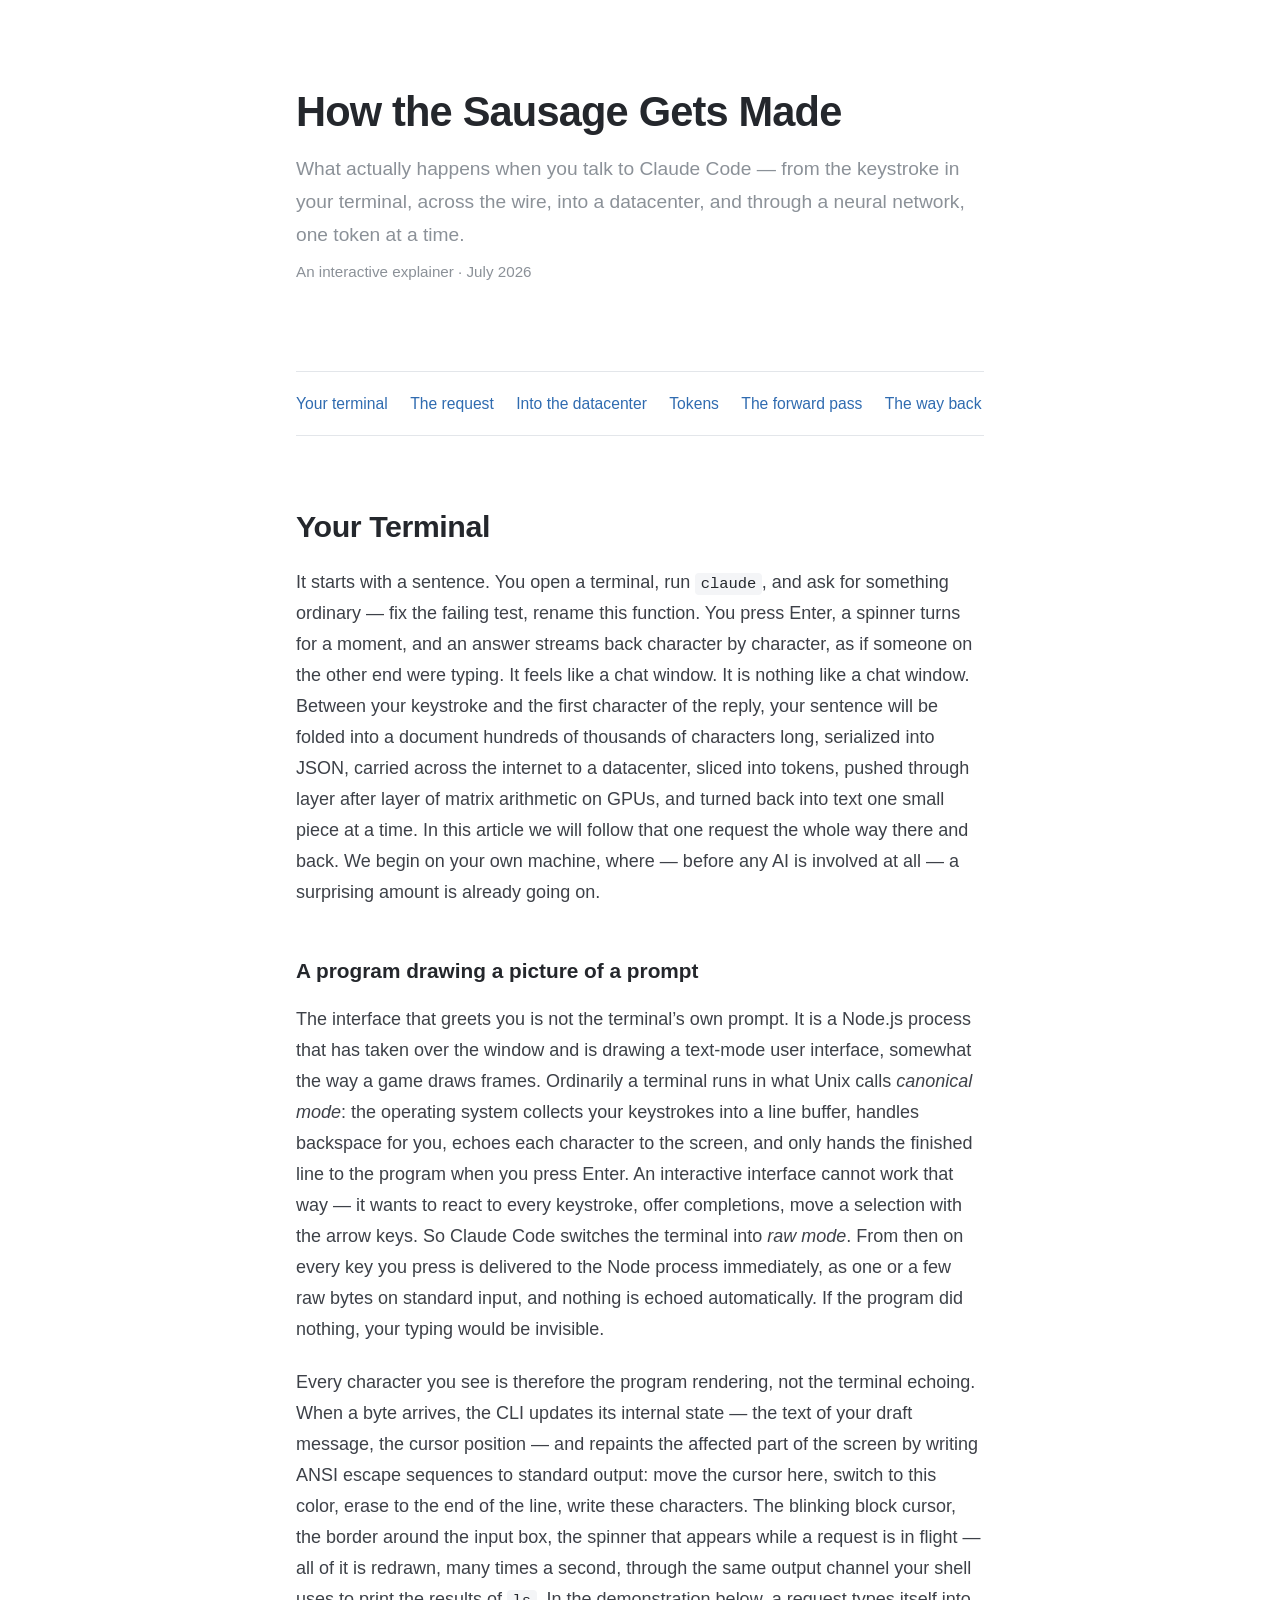
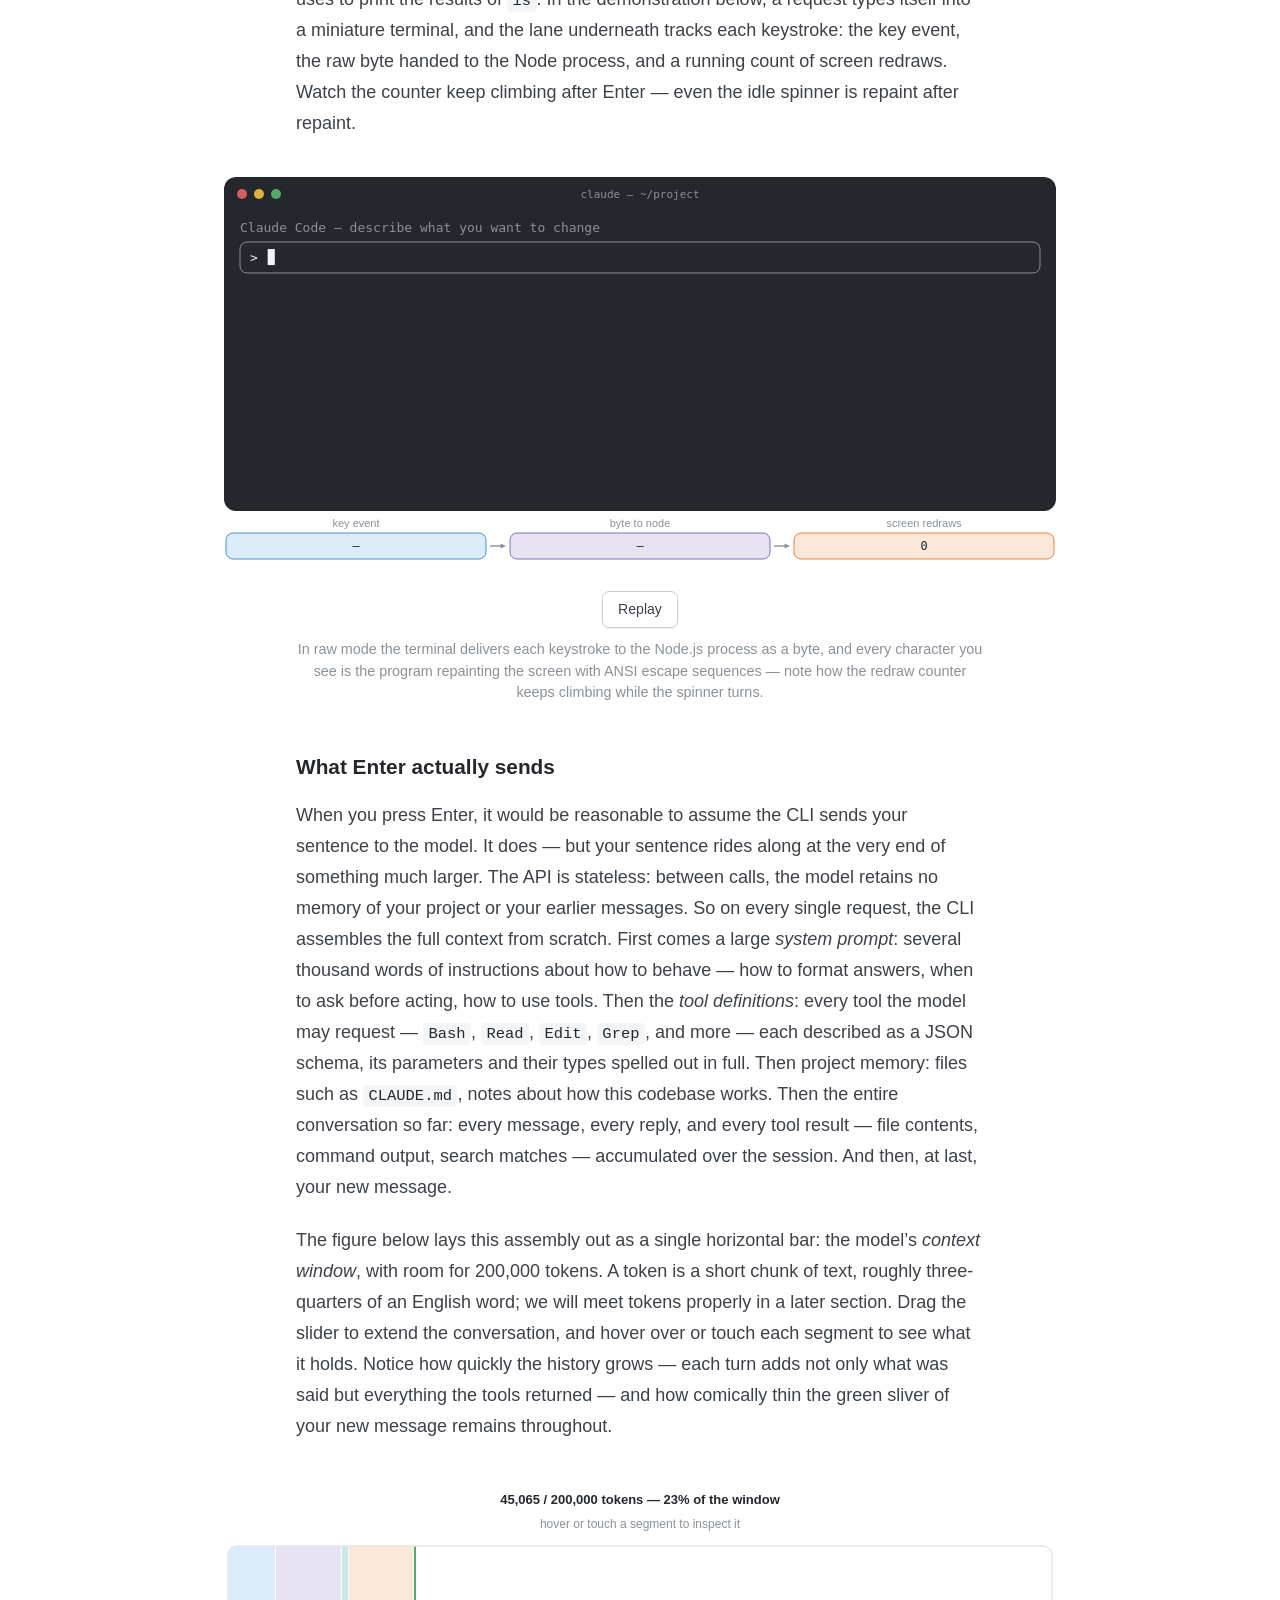
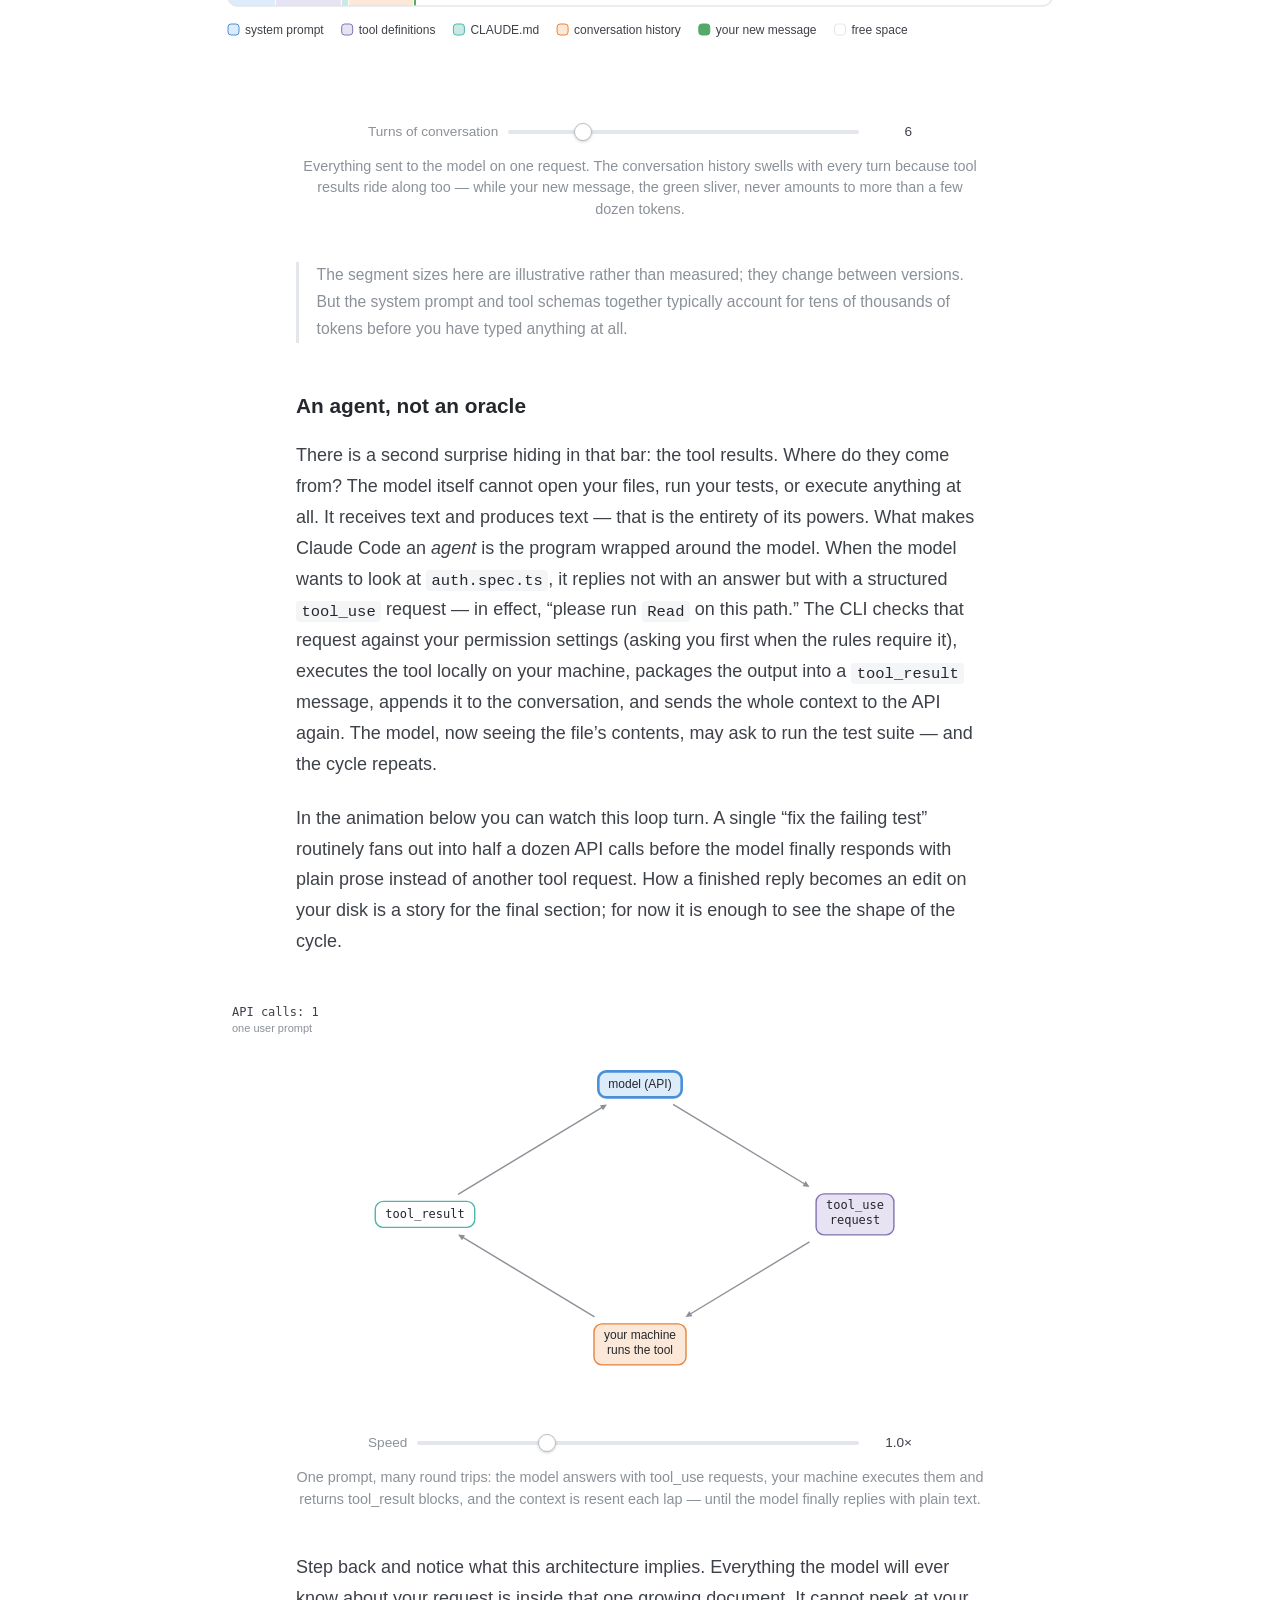
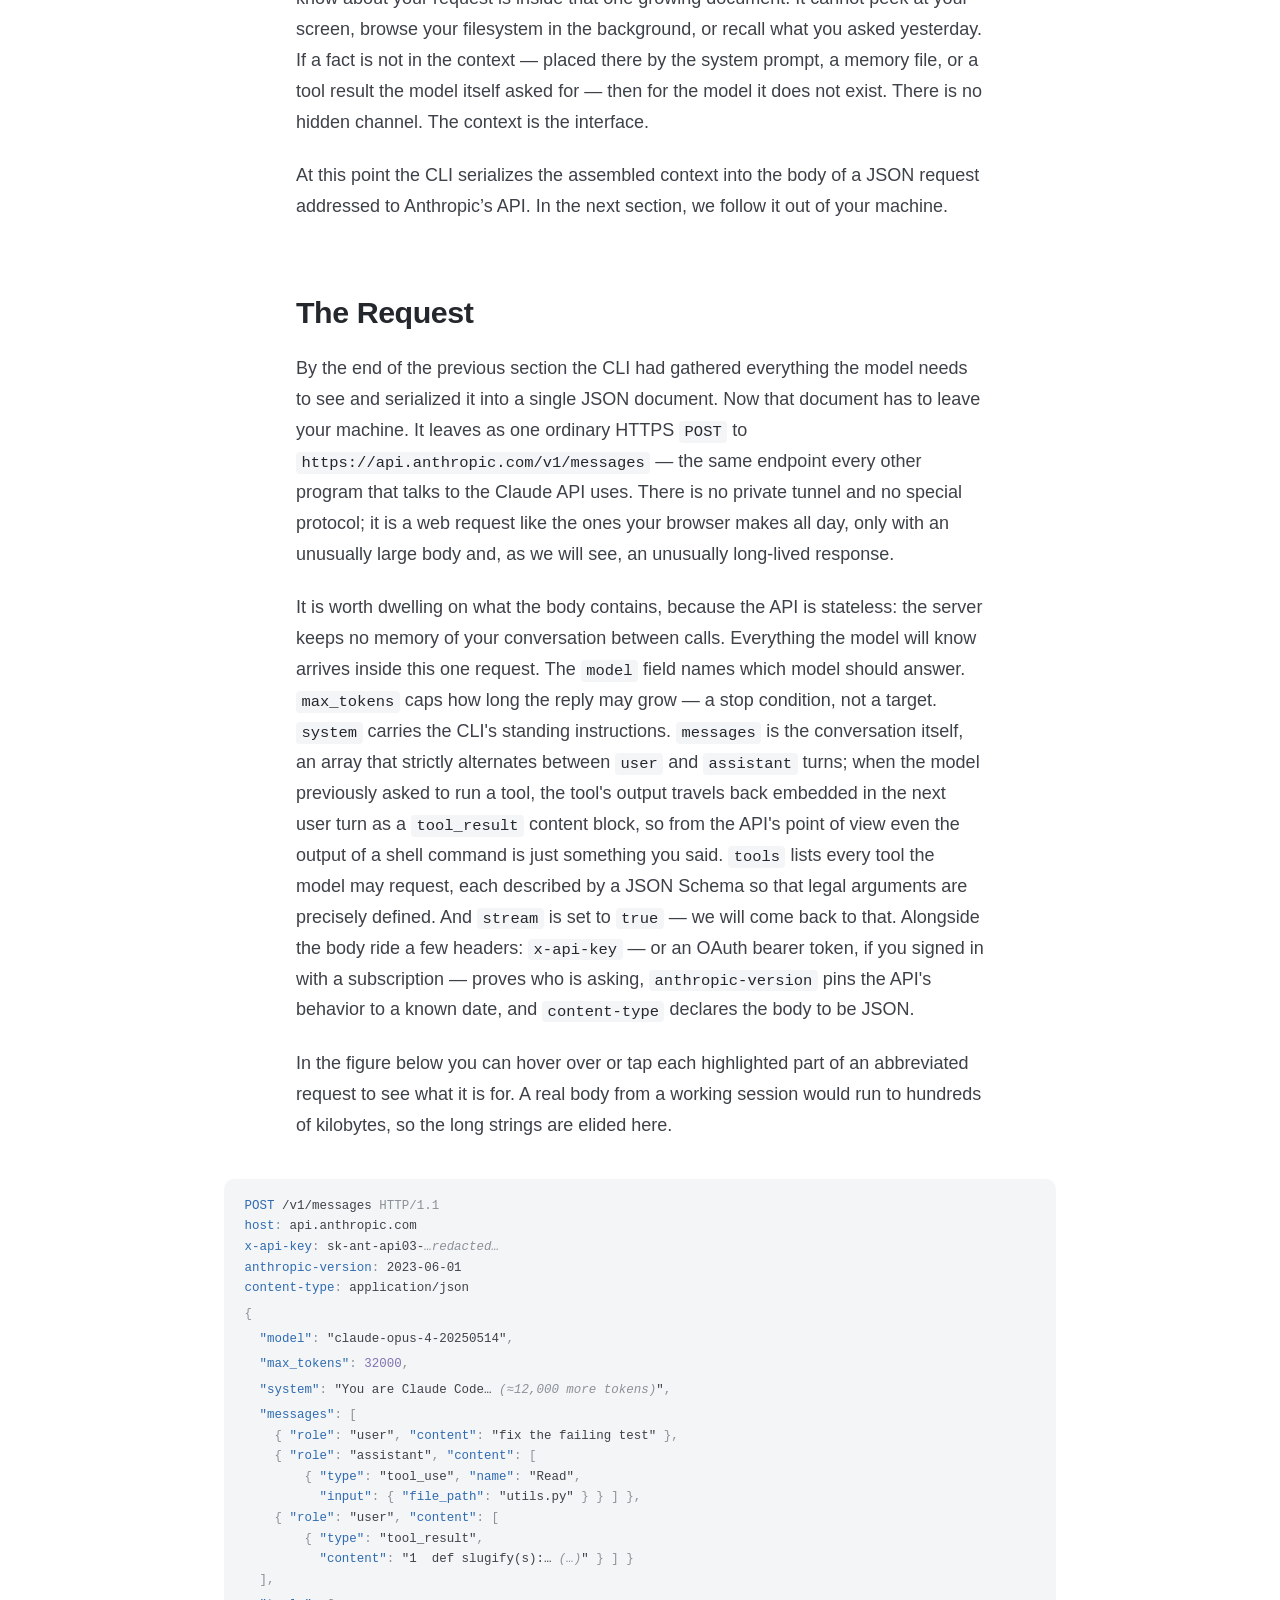
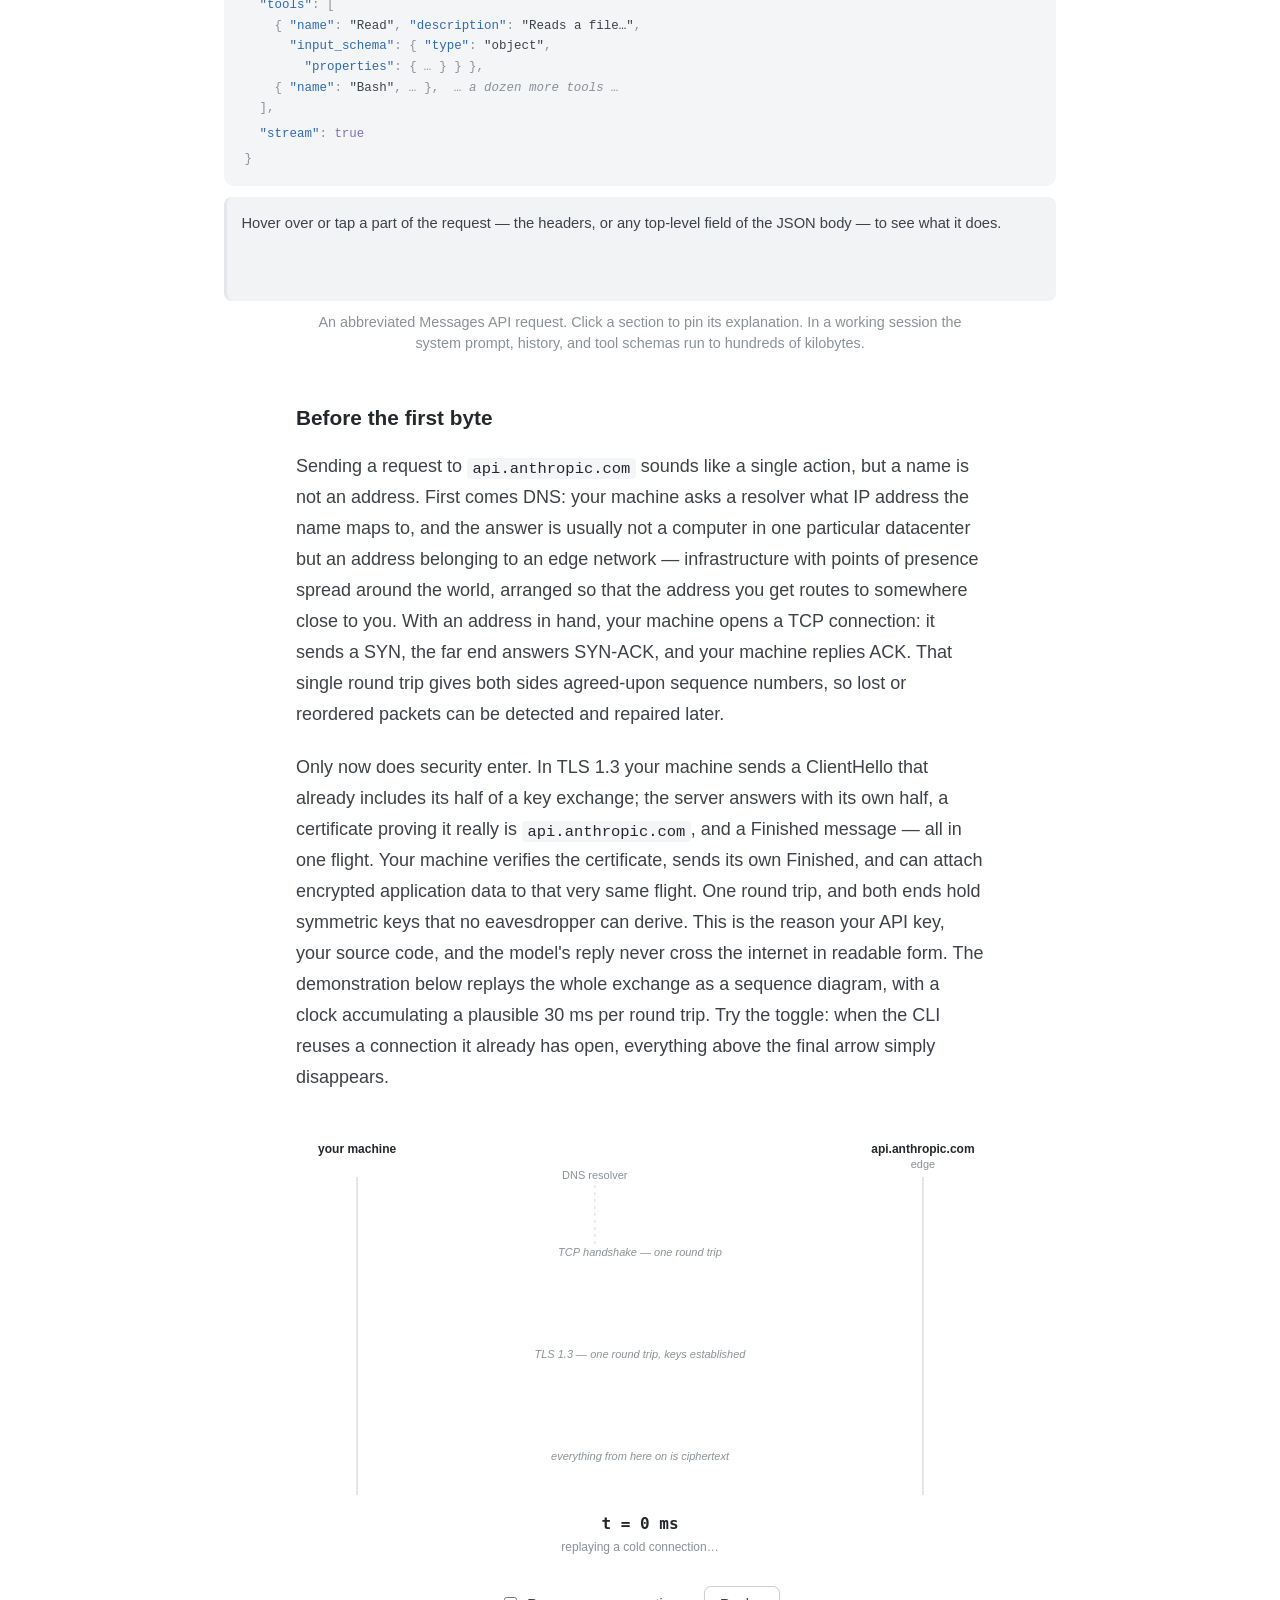
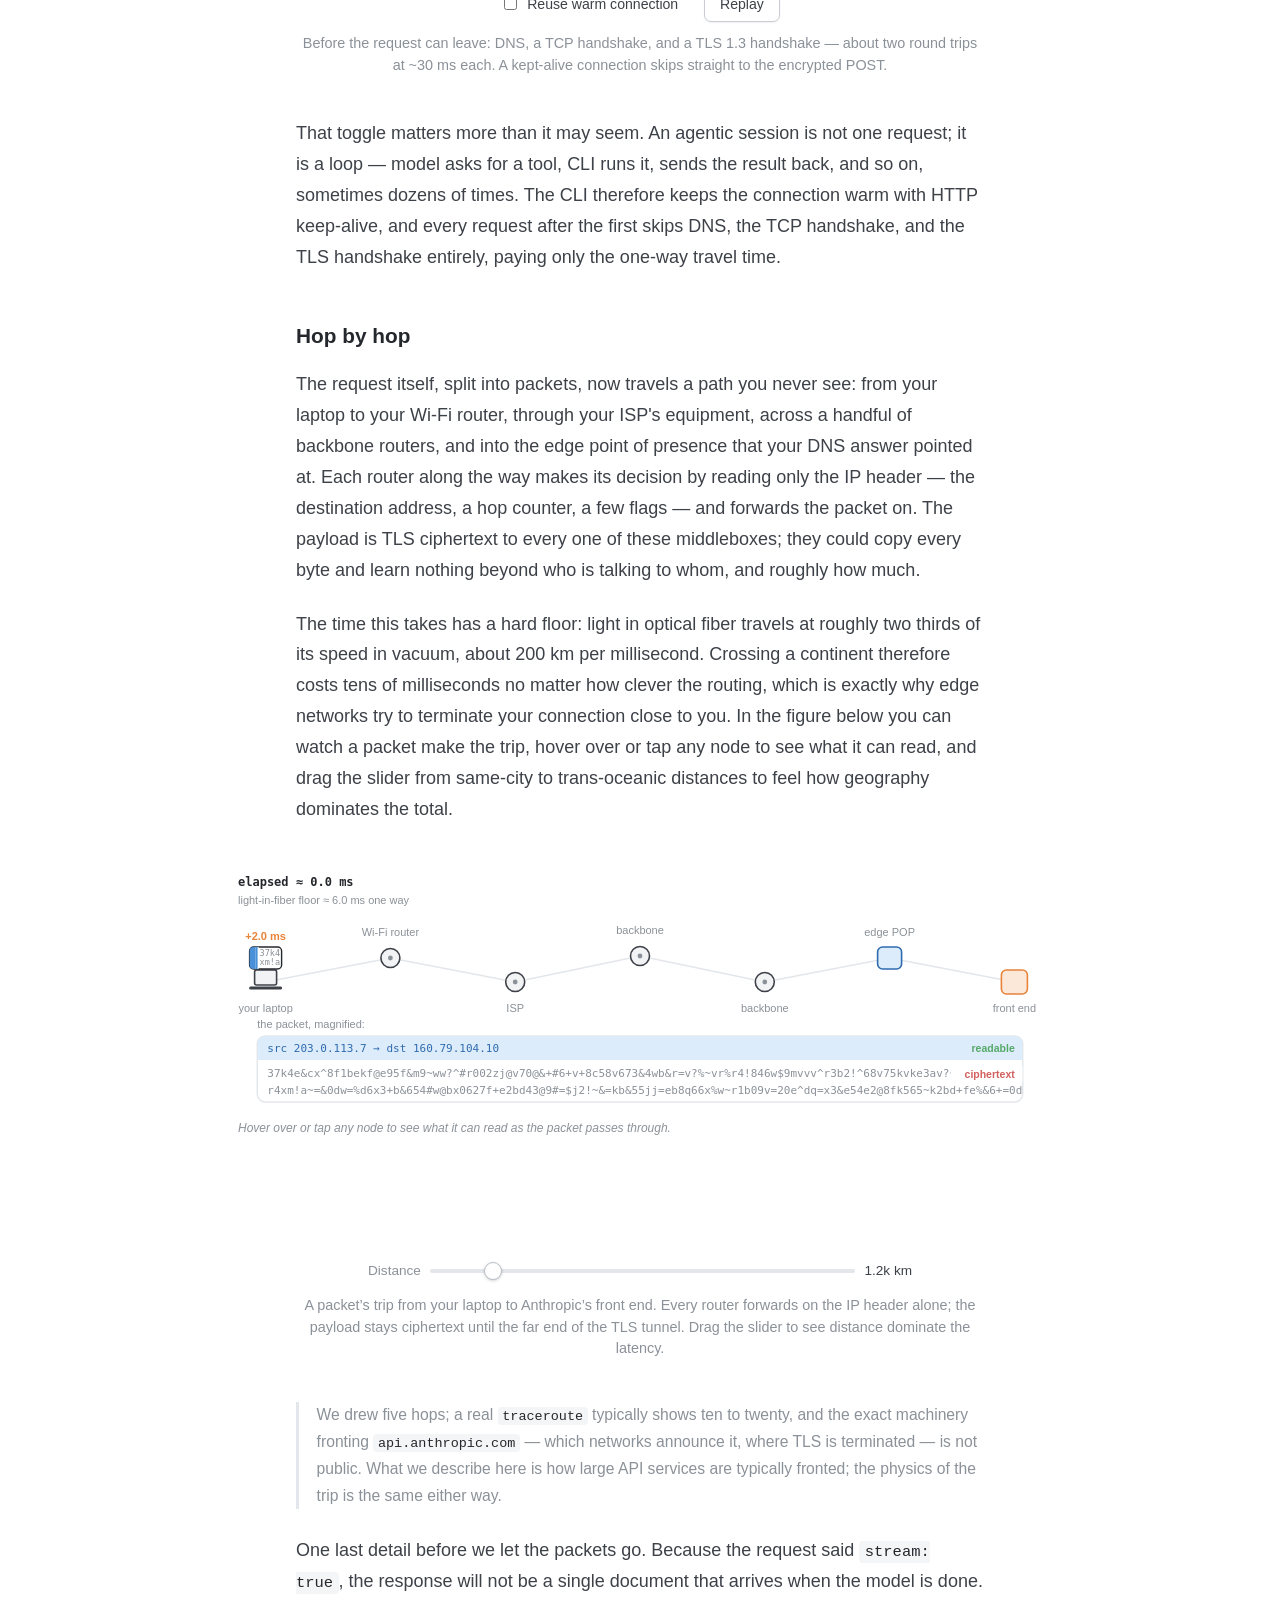
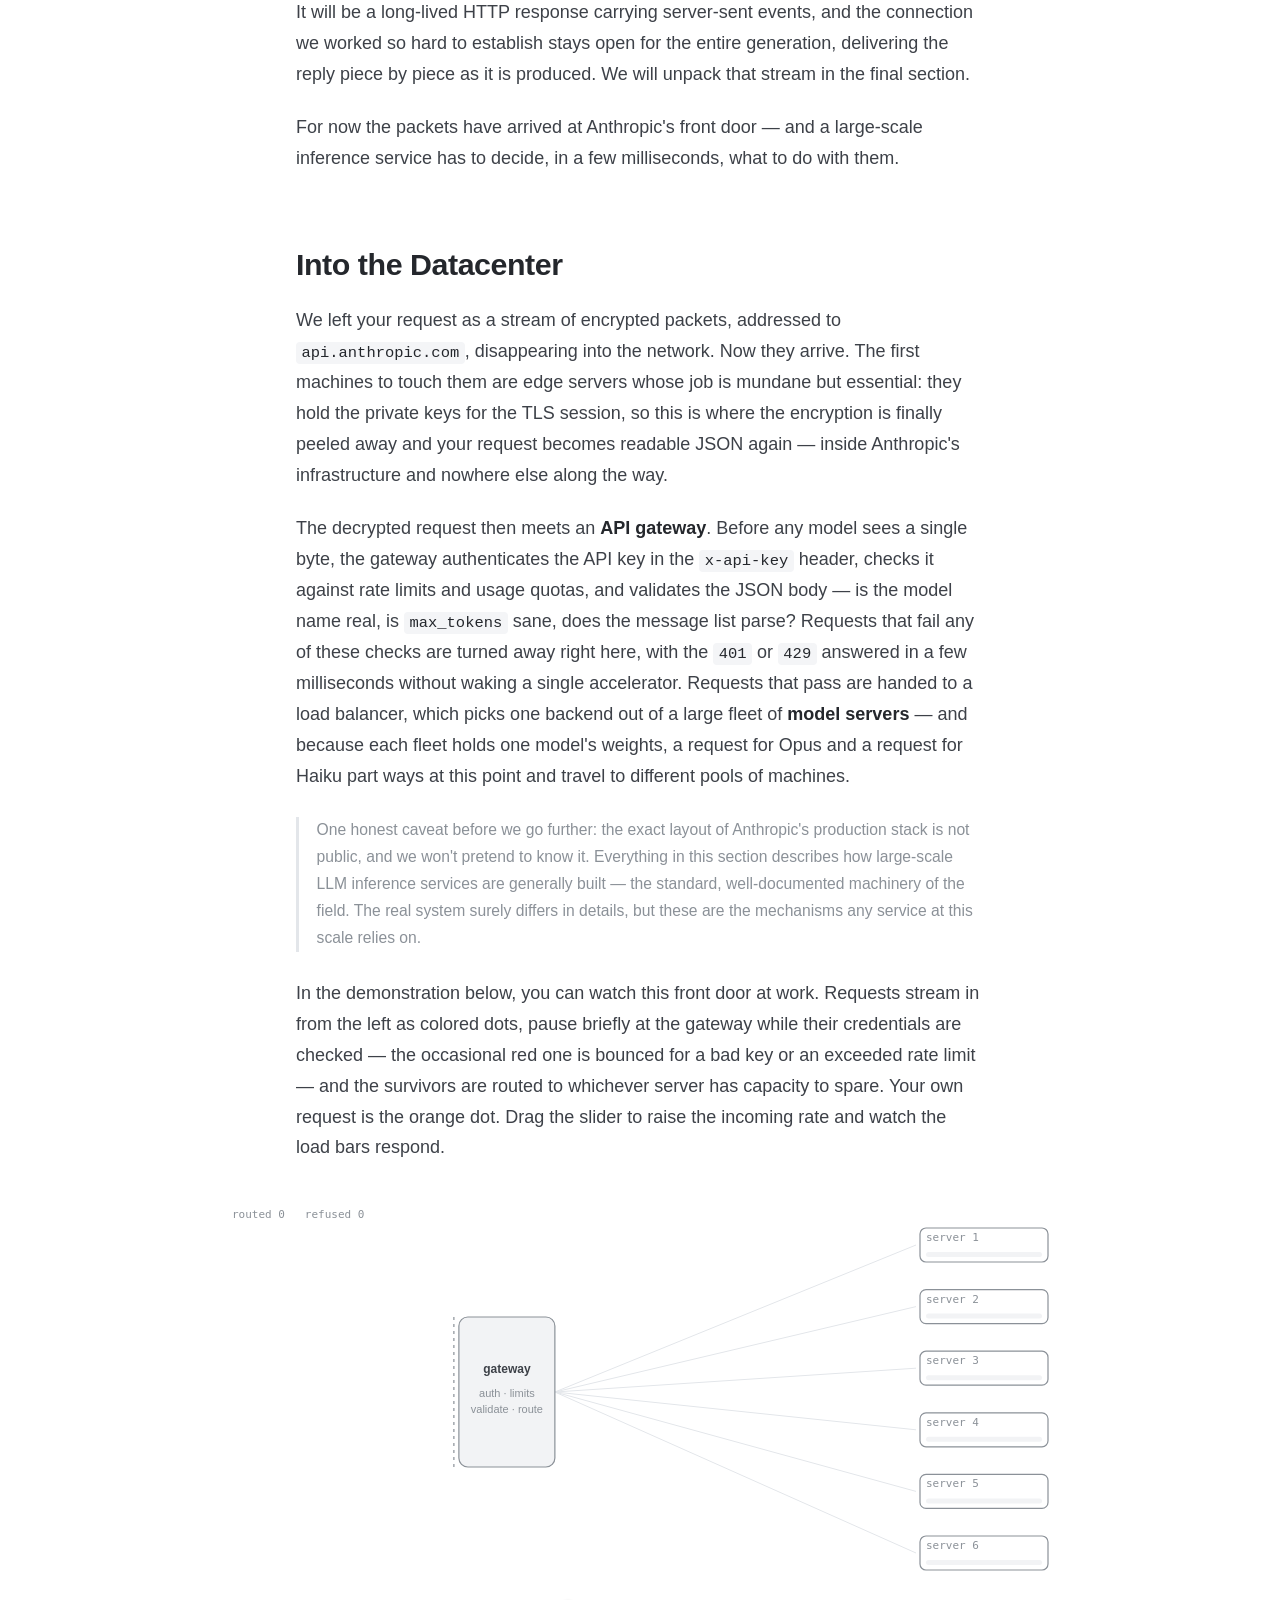
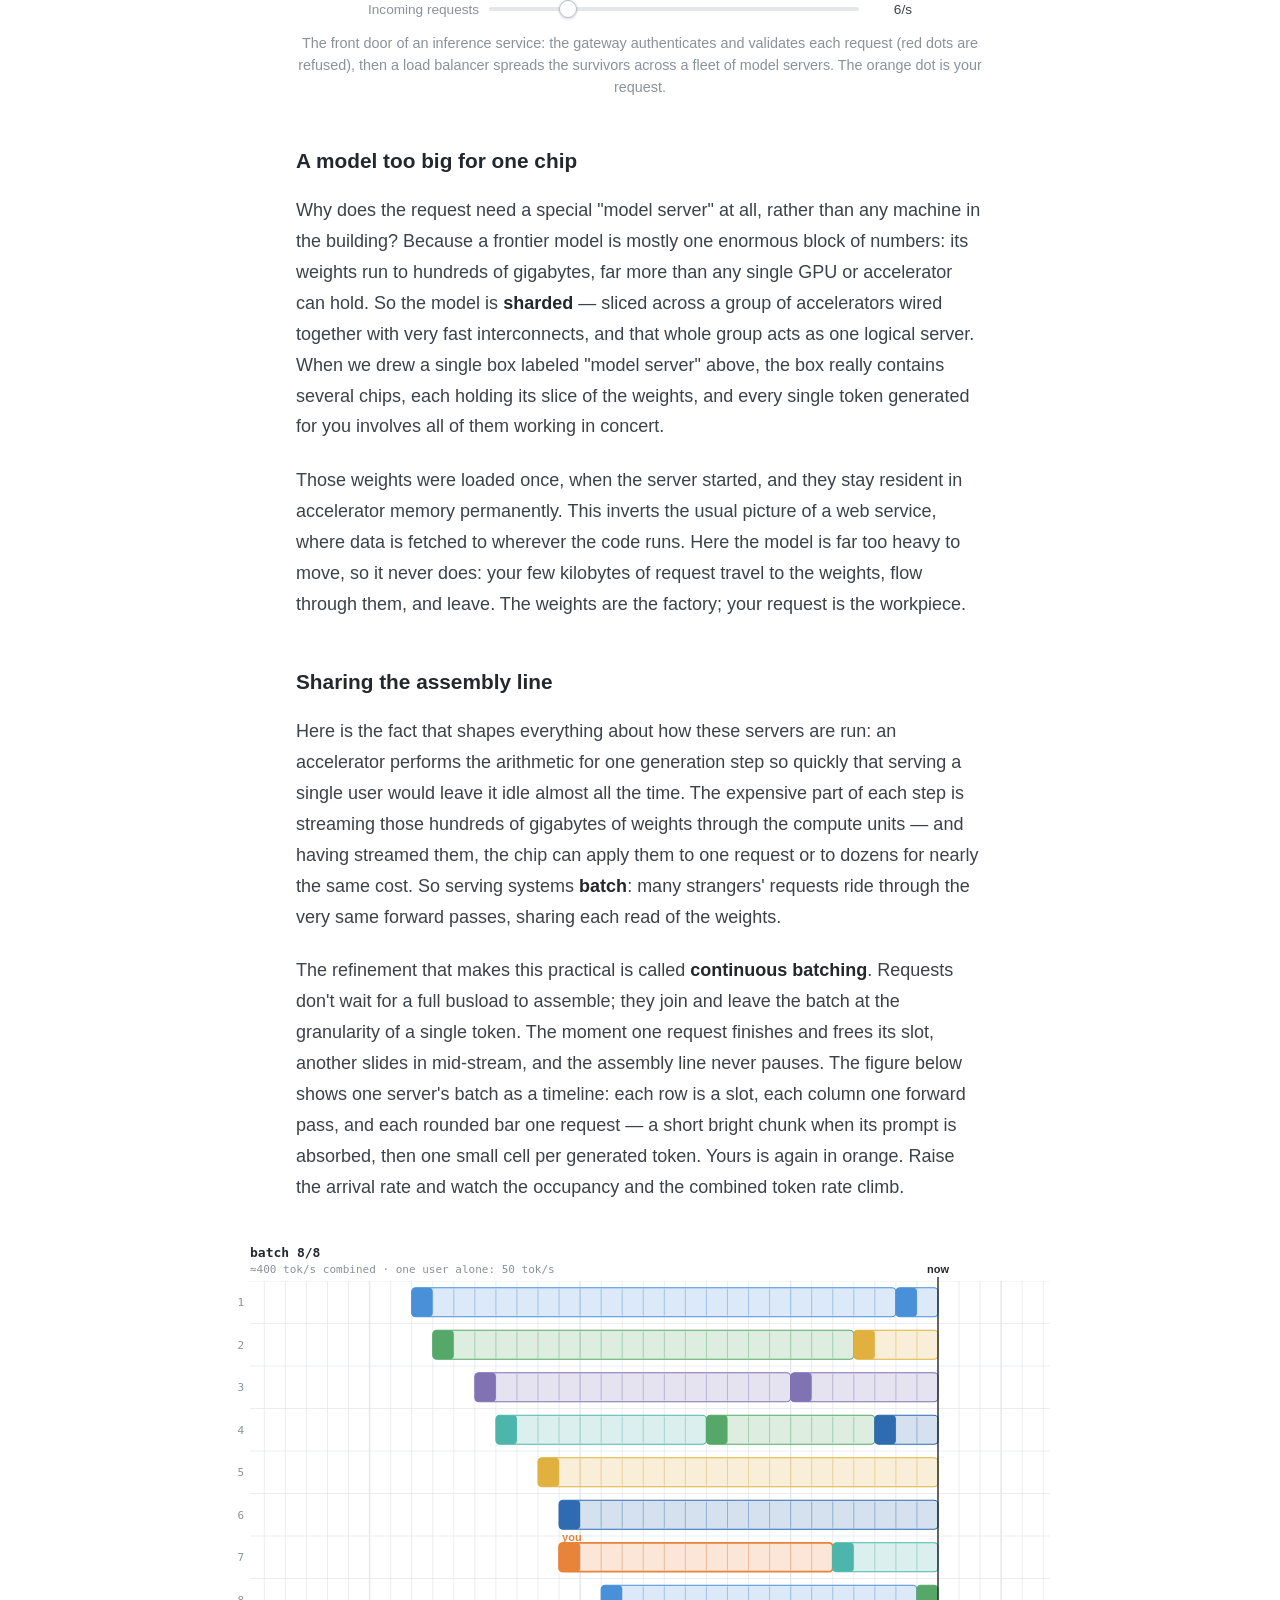
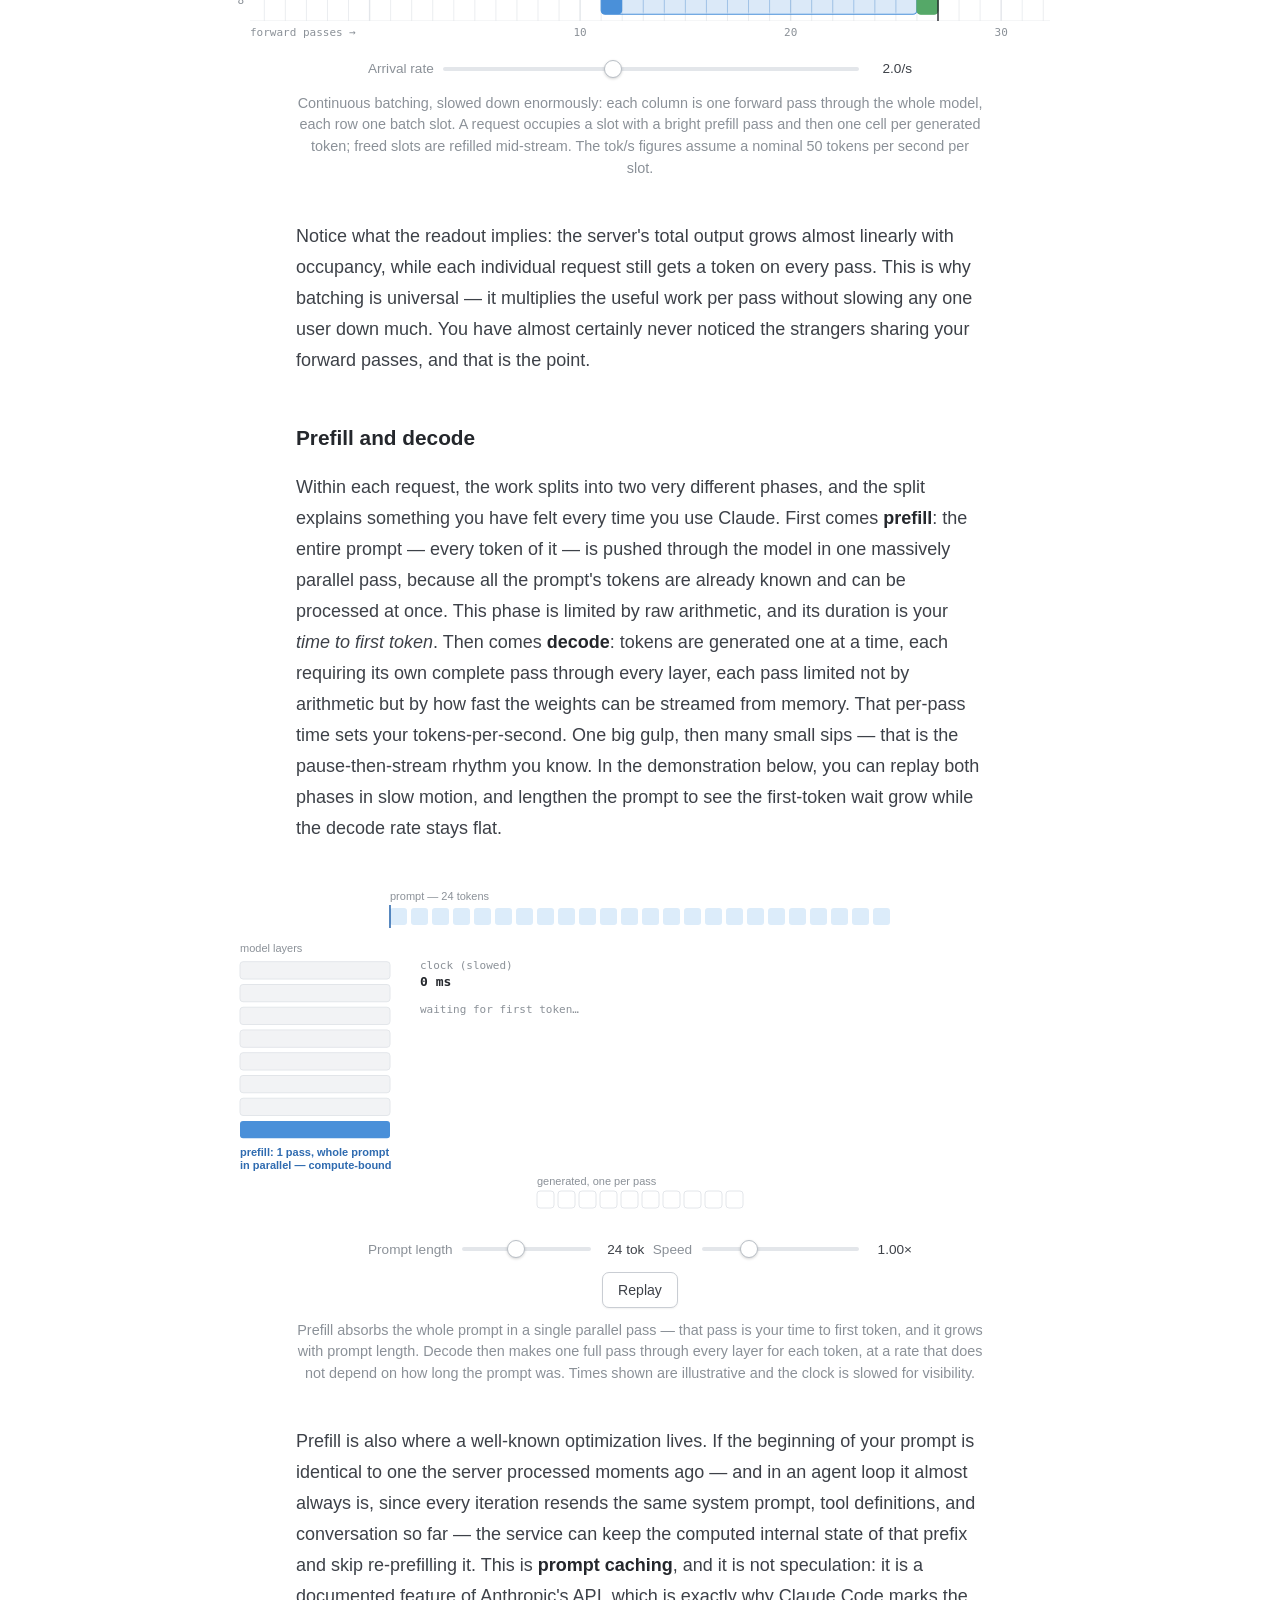
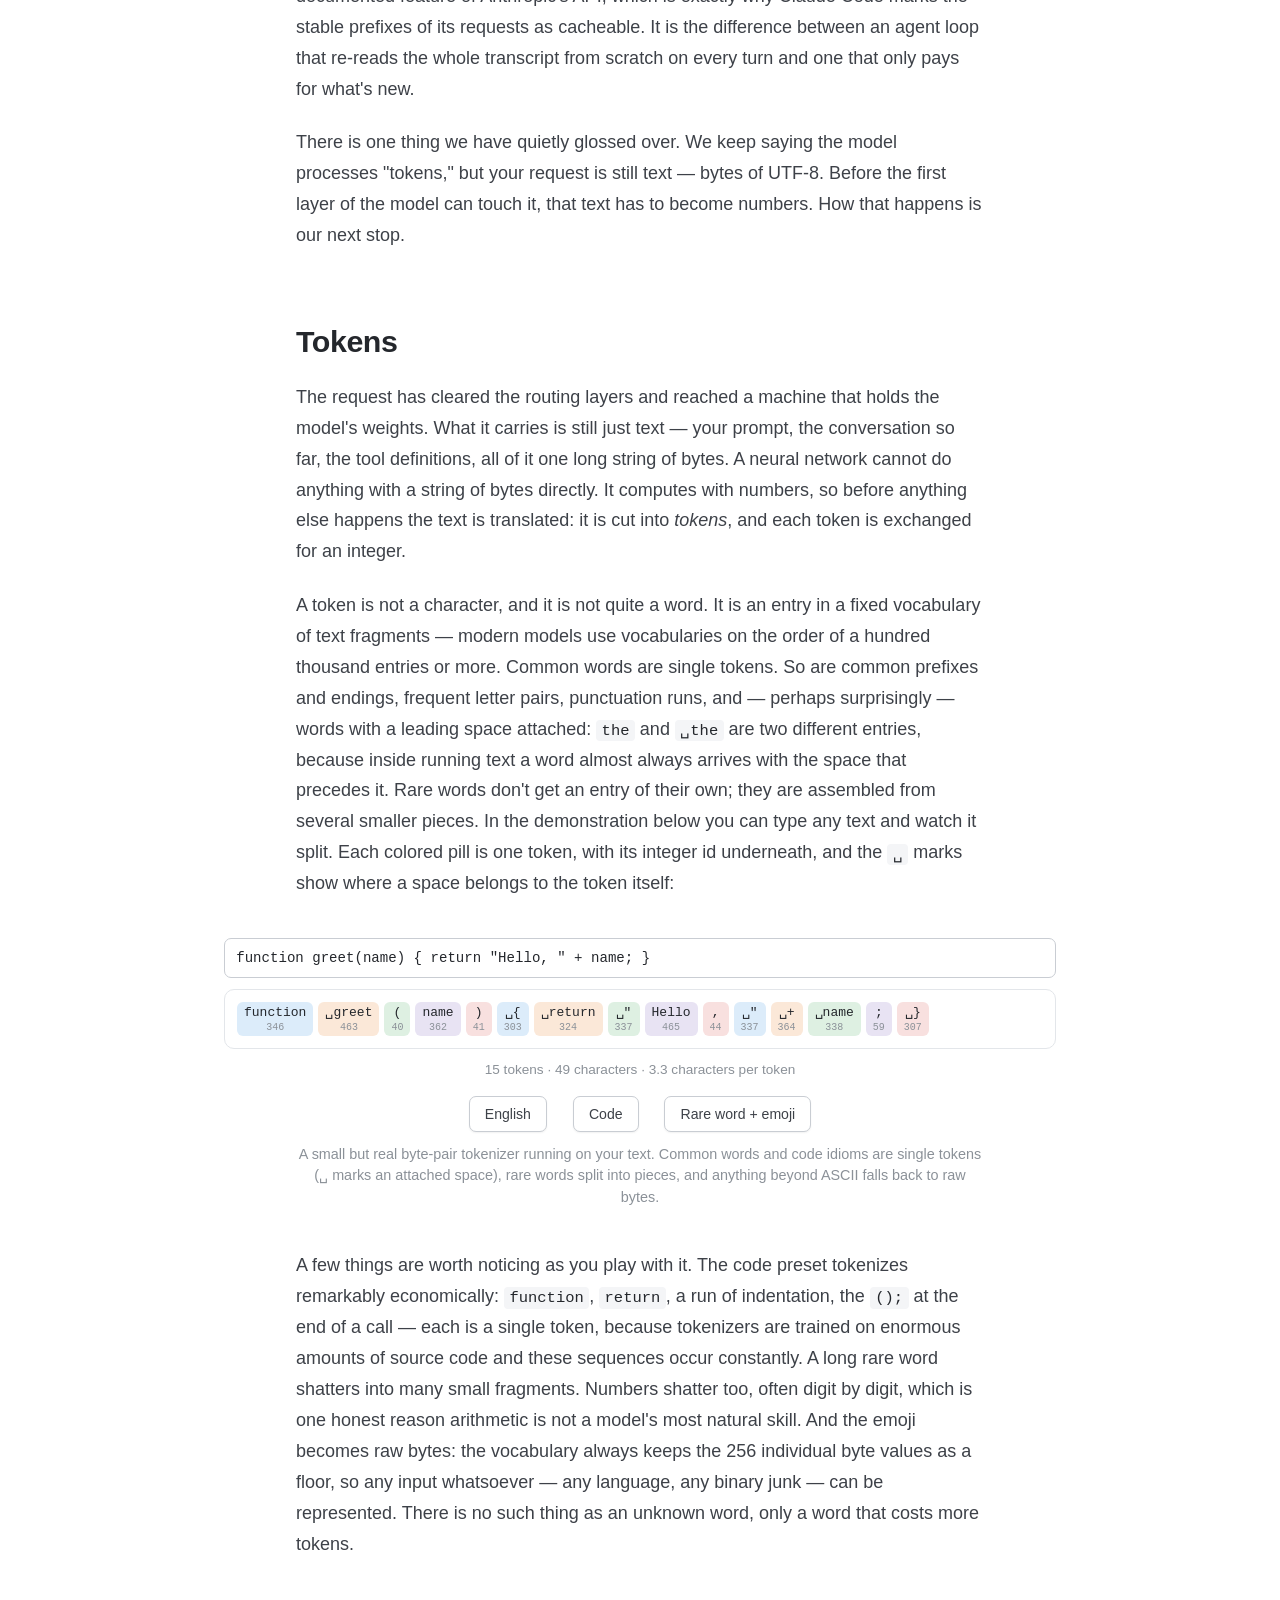
==== index.html @ 15874bb2 "Add Google Search Console verification, canonical URL, and sitemap - Add google-site-verification me" ====
<!DOCTYPE html>
<html lang="en">
<head>
<meta charset="utf-8">
<meta name="viewport" content="width=device-width, initial-scale=1">
<meta http-equiv="Content-Security-Policy" content="default-src 'self'; script-src 'self' https://static.cloudflareinsights.com; connect-src 'self' https://cloudflareinsights.com; img-src 'self' data:; form-action 'none'; base-uri 'none'">
<title>How the Sausage Gets Made — Inside a Claude Code Session</title>
<meta name="description" content="An interactive explainer of everything that happens when you talk to Claude Code — from your terminal, across the wire, into a datacenter, and through a neural network, one token at a time.">
<meta name="google-site-verification" content="McavMBsgOOjcxfS5MPDi8FYISNo1kBuMFVGN3m3-99Q" />
<link rel="canonical" href="https://alapidas.github.io/llm-sausage/">
<link rel="stylesheet" href="css/style.css">
<link rel="icon" href="data:image/svg+xml,<svg xmlns='http://www.w3.org/2000/svg' viewBox='0 0 100 100'><text y='.9em' font-size='90'>&#129386;</text></svg>">
</head>
<body>
<article>

<header class="hero">
  <h1>How the Sausage Gets Made</h1>
  <p class="subtitle">What actually happens when you talk to Claude&nbsp;Code — from the keystroke in your terminal, across the wire, into a datacenter, and through a neural network, one token at a time.</p>
  <p class="byline">An interactive explainer · July 2026</p>
</header>

<nav class="toc" aria-label="Contents">
  <ol>
    <li><a href="#your-terminal">Your terminal</a></li>
    <li><a href="#the-request">The request</a></li>
    <li><a href="#into-the-datacenter">Into the datacenter</a></li>
    <li><a href="#tokens">Tokens</a></li>
    <li><a href="#the-forward-pass">The forward pass</a></li>
    <li><a href="#the-way-back">The way back</a></li>
  </ol>
</nav>

<section id="your-terminal">
  <h2>Your Terminal</h2>

  <p>It starts with a sentence. You open a terminal, run <code>claude</code>, and ask
  for something ordinary&nbsp;&mdash; fix the failing test, rename this function. You press
  Enter, a spinner turns for a moment, and an answer streams back character by
  character, as if someone on the other end were typing. It feels like a chat
  window. It is nothing like a chat window. Between your keystroke and the first
  character of the reply, your sentence will be folded into a document hundreds of
  thousands of characters long, serialized into JSON, carried across the internet
  to a datacenter, sliced into tokens, pushed through layer after layer of matrix
  arithmetic on GPUs, and turned back into text one small piece at a time. In this
  article we will follow that one request the whole way there and back. We begin
  on your own machine, where&nbsp;&mdash; before any AI is involved at all&nbsp;&mdash; a surprising
  amount is already going on.</p>

  <h3>A program drawing a picture of a prompt</h3>

  <p>The interface that greets you is not the terminal&rsquo;s own prompt. It is a
  Node.js process that has taken over the window and is drawing a text-mode user
  interface, somewhat the way a game draws frames. Ordinarily a terminal runs in
  what Unix calls <em>canonical mode</em>: the operating system collects your
  keystrokes into a line buffer, handles backspace for you, echoes each character
  to the screen, and only hands the finished line to the program when you press
  Enter. An interactive interface cannot work that way&nbsp;&mdash; it wants to react to
  every keystroke, offer completions, move a selection with the arrow keys. So
  Claude Code switches the terminal into <em>raw mode</em>. From then on every key
  you press is delivered to the Node process immediately, as one or a few raw
  bytes on standard input, and nothing is echoed automatically. If the program did
  nothing, your typing would be invisible.</p>

  <p>Every character you see is therefore the program rendering, not the terminal
  echoing. When a byte arrives, the CLI updates its internal state&nbsp;&mdash; the text of
  your draft message, the cursor position&nbsp;&mdash; and repaints the affected part of the
  screen by writing ANSI escape sequences to standard output: move the cursor
  here, switch to this color, erase to the end of the line, write these
  characters. The blinking block cursor, the border around the input box, the
  spinner that appears while a request is in flight&nbsp;&mdash; all of it is redrawn, many
  times a second, through the same output channel your shell uses to print the
  results of <code>ls</code>. In the demonstration below, a request types itself into a
  miniature terminal, and the lane underneath tracks each keystroke: the key
  event, the raw byte handed to the Node process, and a running count of screen
  redraws. Watch the counter keep climbing after Enter&nbsp;&mdash; even the idle spinner is
  repaint after repaint.</p>

  <div class="figure" id="fig-terminal"></div>

  <h3>What Enter actually sends</h3>

  <p>When you press Enter, it would be reasonable to assume the CLI sends your
  sentence to the model. It does&nbsp;&mdash; but your sentence rides along at the very end
  of something much larger. The API is stateless: between calls, the model
  retains no memory of your project or your earlier messages. So on every single
  request, the CLI assembles the full context from scratch. First comes a large
  <em>system prompt</em>: several thousand words of instructions about how to
  behave&nbsp;&mdash; how to format answers, when to ask before acting, how to use tools.
  Then the <em>tool definitions</em>: every tool the model may request&nbsp;&mdash;
  <code>Bash</code>, <code>Read</code>, <code>Edit</code>, <code>Grep</code>, and more&nbsp;&mdash; each described as a
  JSON schema, its parameters and their types spelled out in full. Then project
  memory: files such as <code>CLAUDE.md</code>, notes about how this codebase works.
  Then the entire conversation so far: every message, every reply, and every tool
  result&nbsp;&mdash; file contents, command output, search matches&nbsp;&mdash; accumulated over the
  session. And then, at last, your new message.</p>

  <p>The figure below lays this assembly out as a single horizontal bar: the
  model&rsquo;s <em>context window</em>, with room for 200,000 tokens. A token is a short
  chunk of text, roughly three-quarters of an English word; we will meet tokens
  properly in a later section. Drag the slider to extend the conversation, and
  hover over or touch each segment to see what it holds. Notice how quickly the
  history grows&nbsp;&mdash; each turn adds not only what was said but everything the tools
  returned&nbsp;&mdash; and how comically thin the green sliver of your new message remains
  throughout.</p>

  <div class="figure" id="fig-context-assembly"></div>

  <p class="note">The segment sizes here are illustrative rather than measured;
  they change between versions. But the system prompt and tool schemas together
  typically account for tens of thousands of tokens before you have typed
  anything at all.</p>

  <h3>An agent, not an oracle</h3>

  <p>There is a second surprise hiding in that bar: the tool results. Where do
  they come from? The model itself cannot open your files, run your tests, or
  execute anything at all. It receives text and produces text&nbsp;&mdash; that is the
  entirety of its powers. What makes Claude Code an <em>agent</em> is the program
  wrapped around the model. When the model wants to look at
  <code>auth.spec.ts</code>, it replies not with an answer but with a structured
  <code>tool_use</code> request&nbsp;&mdash; in effect, &ldquo;please run <code>Read</code> on this path.&rdquo;
  The CLI checks that request against your permission settings (asking you first
  when the rules require it), executes the tool locally on your machine, packages
  the output into a <code>tool_result</code> message, appends it to the conversation,
  and sends the whole context to the API again. The model, now seeing the file&rsquo;s
  contents, may ask to run the test suite&nbsp;&mdash; and the cycle repeats.</p>

  <p>In the animation below you can watch this loop turn. A single &ldquo;fix the
  failing test&rdquo; routinely fans out into half a dozen API calls before the model
  finally responds with plain prose instead of another tool request. How a
  finished reply becomes an edit on your disk is a story for the final section;
  for now it is enough to see the shape of the cycle.</p>

  <div class="figure" id="fig-agent-loop"></div>

  <p>Step back and notice what this architecture implies. Everything the model
  will ever know about your request is inside that one growing document. It
  cannot peek at your screen, browse your filesystem in the background, or
  recall what you asked yesterday. If a fact is not in the context&nbsp;&mdash; placed
  there by the system prompt, a memory file, or a tool result the model itself
  asked for&nbsp;&mdash; then for the model it does not exist. There is no hidden channel.
  The context is the interface.</p>

  <p>At this point the CLI serializes the assembled context into the body of a
  JSON request addressed to Anthropic&rsquo;s API. In the next section, we follow it
  out of your machine.</p>
</section>

<section id="the-request">
  <h2>The Request</h2>

  <p>By the end of the previous section the CLI had gathered everything the model needs to see and serialized it into a single JSON document. Now that document has to leave your machine. It leaves as one ordinary HTTPS <code>POST</code> to <code>https://api.anthropic.com/v1/messages</code> — the same endpoint every other program that talks to the Claude API uses. There is no private tunnel and no special protocol; it is a web request like the ones your browser makes all day, only with an unusually large body and, as we will see, an unusually long-lived response.</p>

  <p>It is worth dwelling on what the body contains, because the API is stateless: the server keeps no memory of your conversation between calls. Everything the model will know arrives inside this one request. The <code>model</code> field names which model should answer. <code>max_tokens</code> caps how long the reply may grow — a stop condition, not a target. <code>system</code> carries the CLI's standing instructions. <code>messages</code> is the conversation itself, an array that strictly alternates between <code>user</code> and <code>assistant</code> turns; when the model previously asked to run a tool, the tool's output travels back embedded in the next user turn as a <code>tool_result</code> content block, so from the API's point of view even the output of a shell command is just something you said. <code>tools</code> lists every tool the model may request, each described by a JSON Schema so that legal arguments are precisely defined. And <code>stream</code> is set to <code>true</code> — we will come back to that. Alongside the body ride a few headers: <code>x-api-key</code> — or an OAuth bearer token, if you signed in with a subscription — proves who is asking, <code>anthropic-version</code> pins the API's behavior to a known date, and <code>content-type</code> declares the body to be JSON.</p>

  <p>In the figure below you can hover over or tap each highlighted part of an abbreviated request to see what it is for. A real body from a working session would run to hundreds of kilobytes, so the long strings are elided here.</p>

  <div class="figure" id="fig-request-json"></div>

  <h3>Before the first byte</h3>

  <p>Sending a request to <code>api.anthropic.com</code> sounds like a single action, but a name is not an address. First comes DNS: your machine asks a resolver what IP address the name maps to, and the answer is usually not a computer in one particular datacenter but an address belonging to an edge network — infrastructure with points of presence spread around the world, arranged so that the address you get routes to somewhere close to you. With an address in hand, your machine opens a TCP connection: it sends a SYN, the far end answers SYN-ACK, and your machine replies ACK. That single round trip gives both sides agreed-upon sequence numbers, so lost or reordered packets can be detected and repaired later.</p>

  <p>Only now does security enter. In TLS 1.3 your machine sends a ClientHello that already includes its half of a key exchange; the server answers with its own half, a certificate proving it really is <code>api.anthropic.com</code>, and a Finished message — all in one flight. Your machine verifies the certificate, sends its own Finished, and can attach encrypted application data to that very same flight. One round trip, and both ends hold symmetric keys that no eavesdropper can derive. This is the reason your API key, your source code, and the model's reply never cross the internet in readable form. The demonstration below replays the whole exchange as a sequence diagram, with a clock accumulating a plausible 30&nbsp;ms per round trip. Try the toggle: when the CLI reuses a connection it already has open, everything above the final arrow simply disappears.</p>

  <div class="figure" id="fig-tls"></div>

  <p>That toggle matters more than it may seem. An agentic session is not one request; it is a loop — model asks for a tool, CLI runs it, sends the result back, and so on, sometimes dozens of times. The CLI therefore keeps the connection warm with HTTP keep-alive, and every request after the first skips DNS, the TCP handshake, and the TLS handshake entirely, paying only the one-way travel time.</p>

  <h3>Hop by hop</h3>

  <p>The request itself, split into packets, now travels a path you never see: from your laptop to your Wi-Fi router, through your ISP's equipment, across a handful of backbone routers, and into the edge point of presence that your DNS answer pointed at. Each router along the way makes its decision by reading only the IP header — the destination address, a hop counter, a few flags — and forwards the packet on. The payload is TLS ciphertext to every one of these middleboxes; they could copy every byte and learn nothing beyond who is talking to whom, and roughly how much.</p>

  <p>The time this takes has a hard floor: light in optical fiber travels at roughly two thirds of its speed in vacuum, about 200&nbsp;km per millisecond. Crossing a continent therefore costs tens of milliseconds no matter how clever the routing, which is exactly why edge networks try to terminate your connection close to you. In the figure below you can watch a packet make the trip, hover over or tap any node to see what it can read, and drag the slider from same-city to trans-oceanic distances to feel how geography dominates the total.</p>

  <div class="figure" id="fig-journey"></div>

  <p class="note">We drew five hops; a real <code>traceroute</code> typically shows ten to twenty, and the exact machinery fronting <code>api.anthropic.com</code> — which networks announce it, where TLS is terminated — is not public. What we describe here is how large API services are typically fronted; the physics of the trip is the same either way.</p>

  <p>One last detail before we let the packets go. Because the request said <code>stream: true</code>, the response will not be a single document that arrives when the model is done. It will be a long-lived HTTP response carrying server-sent events, and the connection we worked so hard to establish stays open for the entire generation, delivering the reply piece by piece as it is produced. We will unpack that stream in the final section.</p>

  <p>For now the packets have arrived at Anthropic's front door — and a large-scale inference service has to decide, in a few milliseconds, what to do with them.</p>
</section>

<section id="into-the-datacenter">
  <h2>Into the Datacenter</h2>

  <p>We left your request as a stream of encrypted packets, addressed to <code>api.anthropic.com</code>, disappearing into the network. Now they arrive. The first machines to touch them are edge servers whose job is mundane but essential: they hold the private keys for the TLS session, so this is where the encryption is finally peeled away and your request becomes readable JSON again — inside Anthropic's infrastructure and nowhere else along the way.</p>

  <p>The decrypted request then meets an <strong>API gateway</strong>. Before any model sees a single byte, the gateway authenticates the API key in the <code>x-api-key</code> header, checks it against rate limits and usage quotas, and validates the JSON body — is the model name real, is <code>max_tokens</code> sane, does the message list parse? Requests that fail any of these checks are turned away right here, with the <code>401</code> or <code>429</code> answered in a few milliseconds without waking a single accelerator. Requests that pass are handed to a load balancer, which picks one backend out of a large fleet of <strong>model servers</strong> — and because each fleet holds one model's weights, a request for Opus and a request for Haiku part ways at this point and travel to different pools of machines.</p>

  <p class="note">One honest caveat before we go further: the exact layout of Anthropic's production stack is not public, and we won't pretend to know it. Everything in this section describes how large-scale LLM inference services are generally built — the standard, well-documented machinery of the field. The real system surely differs in details, but these are the mechanisms any service at this scale relies on.</p>

  <p>In the demonstration below, you can watch this front door at work. Requests stream in from the left as colored dots, pause briefly at the gateway while their credentials are checked — the occasional red one is bounced for a bad key or an exceeded rate limit — and the survivors are routed to whichever server has capacity to spare. Your own request is the orange dot. Drag the slider to raise the incoming rate and watch the load bars respond.</p>

  <div class="figure" id="fig-loadbalancer"></div>

  <h3>A model too big for one chip</h3>

  <p>Why does the request need a special "model server" at all, rather than any machine in the building? Because a frontier model is mostly one enormous block of numbers: its weights run to hundreds of gigabytes, far more than any single GPU or accelerator can hold. So the model is <strong>sharded</strong> — sliced across a group of accelerators wired together with very fast interconnects, and that whole group acts as one logical server. When we drew a single box labeled "model server" above, the box really contains several chips, each holding its slice of the weights, and every single token generated for you involves all of them working in concert.</p>

  <p>Those weights were loaded once, when the server started, and they stay resident in accelerator memory permanently. This inverts the usual picture of a web service, where data is fetched to wherever the code runs. Here the model is far too heavy to move, so it never does: your few kilobytes of request travel to the weights, flow through them, and leave. The weights are the factory; your request is the workpiece.</p>

  <h3>Sharing the assembly line</h3>

  <p>Here is the fact that shapes everything about how these servers are run: an accelerator performs the arithmetic for one generation step so quickly that serving a single user would leave it idle almost all the time. The expensive part of each step is streaming those hundreds of gigabytes of weights through the compute units — and having streamed them, the chip can apply them to one request or to dozens for nearly the same cost. So serving systems <strong>batch</strong>: many strangers' requests ride through the very same forward passes, sharing each read of the weights.</p>

  <p>The refinement that makes this practical is called <strong>continuous batching</strong>. Requests don't wait for a full busload to assemble; they join and leave the batch at the granularity of a single token. The moment one request finishes and frees its slot, another slides in mid-stream, and the assembly line never pauses. The figure below shows one server's batch as a timeline: each row is a slot, each column one forward pass, and each rounded bar one request — a short bright chunk when its prompt is absorbed, then one small cell per generated token. Yours is again in orange. Raise the arrival rate and watch the occupancy and the combined token rate climb.</p>

  <div class="figure" id="fig-batching"></div>

  <p>Notice what the readout implies: the server's total output grows almost linearly with occupancy, while each individual request still gets a token on every pass. This is why batching is universal — it multiplies the useful work per pass without slowing any one user down much. You have almost certainly never noticed the strangers sharing your forward passes, and that is the point.</p>

  <h3>Prefill and decode</h3>

  <p>Within each request, the work splits into two very different phases, and the split explains something you have felt every time you use Claude. First comes <strong>prefill</strong>: the entire prompt — every token of it — is pushed through the model in one massively parallel pass, because all the prompt's tokens are already known and can be processed at once. This phase is limited by raw arithmetic, and its duration is your <em>time to first token</em>. Then comes <strong>decode</strong>: tokens are generated one at a time, each requiring its own complete pass through every layer, each pass limited not by arithmetic but by how fast the weights can be streamed from memory. That per-pass time sets your tokens-per-second. One big gulp, then many small sips — that is the pause-then-stream rhythm you know. In the demonstration below, you can replay both phases in slow motion, and lengthen the prompt to see the first-token wait grow while the decode rate stays flat.</p>

  <div class="figure" id="fig-prefill-decode"></div>

  <p>Prefill is also where a well-known optimization lives. If the beginning of your prompt is identical to one the server processed moments ago — and in an agent loop it almost always is, since every iteration resends the same system prompt, tool definitions, and conversation so far — the service can keep the computed internal state of that prefix and skip re-prefilling it. This is <strong>prompt caching</strong>, and it is not speculation: it is a documented feature of Anthropic's API, which is exactly why Claude Code marks the stable prefixes of its requests as cacheable. It is the difference between an agent loop that re-reads the whole transcript from scratch on every turn and one that only pays for what's new.</p>

  <p>There is one thing we have quietly glossed over. We keep saying the model processes "tokens," but your request is still text — bytes of UTF-8. Before the first layer of the model can touch it, that text has to become numbers. How that happens is our next stop.</p>
</section>

<section id="tokens">
  <h2>Tokens</h2>

  <p>The request has cleared the routing layers and reached a machine that holds the model's weights. What it carries is still just text — your prompt, the conversation so far, the tool definitions, all of it one long string of bytes. A neural network cannot do anything with a string of bytes directly. It computes with numbers, so before anything else happens the text is translated: it is cut into <em>tokens</em>, and each token is exchanged for an integer.</p>

  <p>A token is not a character, and it is not quite a word. It is an entry in a fixed vocabulary of text fragments — modern models use vocabularies on the order of a hundred thousand entries or more. Common words are single tokens. So are common prefixes and endings, frequent letter pairs, punctuation runs, and — perhaps surprisingly — words with a leading space attached: <code>the</code> and <code>␣the</code> are two different entries, because inside running text a word almost always arrives with the space that precedes it. Rare words don't get an entry of their own; they are assembled from several smaller pieces. In the demonstration below you can type any text and watch it split. Each colored pill is one token, with its integer id underneath, and the <code>␣</code> marks show where a space belongs to the token itself:</p>

  <div class="figure" id="fig-tokenizer"></div>

  <p>A few things are worth noticing as you play with it. The code preset tokenizes remarkably economically: <code>function</code>, <code>return</code>, a run of indentation, the <code>();</code> at the end of a call — each is a single token, because tokenizers are trained on enormous amounts of source code and these sequences occur constantly. A long rare word shatters into many small fragments. Numbers shatter too, often digit by digit, which is one honest reason arithmetic is not a model's most natural skill. And the emoji becomes raw bytes: the vocabulary always keeps the 256 individual byte values as a floor, so any input whatsoever — any language, any binary junk — can be represented. There is no such thing as an unknown word, only a word that costs more tokens.</p>

  <h3>Where the vocabulary comes from</h3>

  <p>Nobody sits down and chooses those hundred thousand fragments by hand. They are learned, with a procedure called <em>byte-pair encoding</em> that is almost embarrassingly simple. Start with a vocabulary of just the 256 possible bytes, so every text is a long sequence of single-byte tokens. Now scan a huge corpus of text and find the pair of adjacent tokens that occurs most often — in English that is something like <code>t</code> followed by <code>h</code>. Fuse that pair into a new token, add it to the vocabulary, and rewrite the corpus using it. Then repeat: find the most frequent adjacent pair in the rewritten corpus, fuse it, repeat again, on the order of a hundred thousand times. Frequent sequences condense into single tokens early; rare ones never do. In the demonstration below you can watch this play out on a tiny corpus, one merge at a time — notice how quickly <code>th</code>, <code>the</code>, and then <code>␣the</code> with its leading space crystallize out of the character soup:</p>

  <div class="figure" id="fig-bpe-merge"></div>

  <p>This training history is exactly why tokenization has the texture you saw in the first demonstration. The merges are ranked by frequency, and encoding new text just replays them in order, so whatever was common in the training corpus is cheap forever after. It also explains the sharp edges. <code>Hello</code> and <code>␣hello</code> are unrelated entries, so capitalization and spacing genuinely change what the model receives. Your API bill and the context window are both measured in tokens, so the same program is cheaper to send than the same number of characters of, say, transliterated Klingon. And when you ask a model how many letters are in a word, you are asking about characters it never actually saw — it received one or two opaque ids, and any spelling knowledge it has was absorbed indirectly during training rather than read off the input.</p>

  <h3>From ids to vectors</h3>

  <p>So the tokenizer hands the model a list of integers. An integer, though, is a barren thing: id 4,072 is not "more similar" to id 4,073 than to id 90,000. The very first thing the model proper does is exchange each id for something far richer. It holds a giant table — the <em>embedding matrix</em> — with one row per vocabulary entry, and each row is a vector of thousands of numbers. Looking up a token is nothing more than reading row <code>id</code> of that table. Everything the model can be said to know about a token in isolation lives in that vector, and the knowledge is encoded geometrically: tokens with related meanings sit near each other, and consistent directions in the space capture consistent relationships. Nobody designed this arrangement. During training the model is endlessly graded on predicting the next token, and nudging related tokens toward similar vectors happens to make those predictions better, so the geometry simply emerges. In the demonstration below you can tap the words on the map to select a token and inspect a schematic slice of its vector — notice how the neighborhoods organize themselves, and how nearby words have similar-looking columns of values:</p>

  <div class="figure" id="fig-embedding"></div>

  <p class="note">Anthropic does not publish the production tokenizer used by its models, so the tokenizations in this section come from a small illustrative byte-pair tokenizer with a few hundred merges built for these figures. The behavior it exhibits — greedy merges, whitespace sensitivity, rare words shattering, bytes as a fallback — is faithful to how real tokenizers work, but the exact token boundaries and ids will differ from what the real vocabulary produces.</p>

  <p>Your entire request is now a sequence of vectors, thousands of numbers per token, lined up in order. That sequence is the actual input to the transformer, and pushing it through — the forward pass — is where we go next.</p>
</section>

<section id="the-forward-pass">
  <h2>The Forward Pass</h2>

  <p>Your prompt is now a stack of vectors — one per token, each a list of a few thousand numbers. What receives them is surprisingly repetitive in shape. A transformer is a tall pile of identical layers, typically some dozens of them, and every layer contains the same two sublayers. The first is <strong>attention</strong>, the only place where tokens exchange information with one another. The second is a small feed-forward network — an <strong>MLP</strong> — which transforms each token's vector on its own, paying no attention to its neighbors. That is essentially the entire architecture, applied over and over.</p>

  <p>The way the layers connect matters as much as what they compute. Each token's vector flows upward through the stack along what is called the <strong>residual stream</strong>. A sublayer does not replace the vector; it reads it, computes a small correction, and adds that correction back in. The vector that leaves the top of the stack is the original embedding plus dozens of accumulated refinements — a running draft that gets annotated on every floor but never rewritten from scratch. In the figure below you can watch three tokens ride their residual streams through a small eight-layer stack; the slider chooses which token to follow, and as its vector passes each sublayer you can see the side branch that reads it and merges a contribution back in with a small addition:</p>

  <div class="figure" id="fig-residual"></div>

  <p>Every token in your context makes this trip at the same time — the layers process all positions in parallel, a large part of why GPUs suit this work. And while the layers are identical in shape, each has its own learned weights, so each adds a different kind of refinement to the stream.</p>

  <h3>Attention</h3>

  <p>Attention deserves a closer look, because it is where the reading actually happens. The mechanism is simpler than its reputation. From its current vector, each token computes three new vectors by multiplying against three learned matrices: a <strong>query</strong> — roughly, "here is what I am looking for" — a <strong>key</strong> — "here is what I contain" — and a <strong>value</strong> — "here is what I will hand over if asked." A token's query is compared against the key of every token before it, one dot product per pair. The scores pass through a softmax, which turns them into positive weights summing to one, and the token then pulls in a mixture of the other tokens' values in exactly those proportions — heavily from tokens whose keys matched its query, faintly from everyone else. That weighted mixture is the correction added to its residual stream.</p>

  <p>Two details complete the picture. First, causality: a token may only attend backward, to positions that come before it, never forward — the future is masked out. Second, each layer runs many of these operations side by side, in separate <strong>heads</strong>, each with its own query, key, and value matrices, and each free to learn its own notion of what is relevant to what. In the demonstration below, hover over or tap any word of the sentence to see where it directs its attention under three hand-made heads, and use the buttons to switch between them:</p>

  <div class="figure" id="fig-attention"></div>

  <p>The weights in this figure are invented for illustration, but the patterns they imitate are routinely found in trained models: heads that simply attend to the previous word, heads that track grammatical structure, heads that resolve references. Notice what the coreference head does with "it" — most of its weight lands on "test". Nothing in the model knows what a pronoun is, and no rule about anaphora is written down anywhere; the behavior is just dot products between learned vectors that happened, during training, to make next-token prediction easier. Multiply this by dozens of heads and dozens of layers, and "reading your prompt" dissolves into these little vector comparisons repeated tens of thousands of times. When Claude Code appears to find the failing function in the file you pasted, no name is ever looked up — it is all this.</p>

  <h3>One distribution</h3>

  <p>At the top of the stack, one more multiplication. The final vector of the <em>last</em> token is projected against the <strong>unembedding</strong> — a matrix with one row per entry in the vocabulary — producing one score per token: the <strong>logits</strong>. A last softmax converts them into probabilities. It is worth pausing on the asymmetry here. A machine with billions of parameters has just run end to end across your whole context, and everything it bought is exactly one thing: a probability distribution over the next token. Not an answer, not a sentence. One distribution.</p>

  <p>Something still has to turn that distribution into a choice. Always taking the single most likely token — greedy decoding — sounds sensible but produces stilted, repetitive text that easily falls into loops. Instead, the next token is <em>sampled</em> at random from the distribution, after reshaping it with a <strong>temperature</strong>: the logits are divided by <code>T</code> before the softmax. As <code>T</code> approaches zero the distribution sharpens toward the deterministic favorite; as it grows the distribution flattens toward noise. A companion trick, <strong>top-p</strong>, discards the long tail of barely-plausible tokens before sampling. The figure below runs the real softmax arithmetic on a set of hand-designed logits — drag the temperature slider to reshape the bars, then press Sample to watch a random draw land on the cumulative bar and pick the next token:</p>

  <div class="figure" id="fig-sampling"></div>

  <p>One token is chosen and appended to the sequence — and then the entire forward pass runs again on the slightly longer context to buy the next distribution. Every visible word of a model's reply is produced this way, one pass and one token at a time.</p>

  <h3>The KV cache</h3>

  <p>"Runs again" should worry you. To produce token <code>N + 1</code>, attention needs the keys and values of all <code>N</code> earlier tokens — and computed naively, every step would recompute all of them, even though they depend only on the unchanged prefix and come out identical every time. So they are computed once and kept: every token's keys and values, for every layer and head, are stored in accelerator memory as the <strong>KV cache</strong>. Each new step computes a query, key, and value only for the newest token, attends over the cached keys and values of everything before it, and appends its own K and V to the cache.</p>

  <p>This one optimization shapes the economics of everything you feel as a user. The cache is large — for a big model, a few hundred kilobytes per token, so a long agent session's context runs to gigabytes — and it must be streamed out of memory on every single step, which is why generating tokens is limited by memory bandwidth rather than arithmetic, and why long contexts respond more slowly and cost more. It is also precisely the thing that prompt caching, which we met in the datacenter section, preserves between the calls of the agent loop: the conversation's keys and values stay warm so the next request need not rebuild them. In the figure below you can watch the cache grow one column per step — and flip the toggle to see what the naive world without it would recompute:</p>

  <div class="figure" id="fig-kvcache"></div>

  <p class="note">Production models refine this picture in ways we are skipping: grouped-query attention shares keys and values across heads to shrink the cache, mixture-of-experts layers route each token to a small subset of the MLP weights, and speculative decoding drafts several tokens cheaply and verifies them in a single pass. None of it changes the shape of the story told here.</p>

  <p>Either way, at the end of the pass there now exists a token id that did not exist a moment ago — and it has to make its way back out of the datacenter to your terminal.</p>
</section>

<section id="the-way-back">
  <h2>The Way Back</h2>

  <p>The model has committed to a token. Right now it is nothing but an integer in accelerator memory — say, id <code>8543</code> — chosen by the sampler at the end of a forward pass. For that number to become a flicker of text in your terminal, it has to make the entire journey of this article in reverse, and it starts immediately. The serving stack does not wait for a sentence, or even a word, to finish. The id is looked up in the tokenizer's vocabulary, mapped back to its bytes — perhaps <code>Fix</code> — and pushed onto the HTTPS connection that has been sitting open this whole time. This is the connection the CLI asked for back when it set <code>"stream": true</code> in the request body: instead of one response, the server answers with <code>Content-Type: text/event-stream</code> and keeps the socket alive, trickling the reply out as <em>server-sent events</em>, one small encrypted chunk at a time, back through the same TLS tunnel the request came in on.</p>

  <p>The stream has a fixed grammar. First comes a <code>message_start</code> event carrying the shell of the reply — its id, the model name, and how many input tokens the prompt consumed. Then, for each block of content, a <code>content_block_start</code>, followed by many <code>content_block_delta</code> events, each holding a small fragment of text. A fragment usually corresponds to a token or a handful of them; on the wire it is just a couple of lines:</p>

  <pre><code>event: content_block_delta
data: {"type":"content_block_delta","index":0,
       "delta":{"type":"text_delta","text":"Fix"}}</code></pre>

  <p>When a block ends, a <code>content_block_stop</code> follows, then a <code>message_delta</code> with the <code>stop_reason</code> and the final token counts, and finally <code>message_stop</code>. The typewriter effect you see in the terminal is not an animation that some frontend engineer tuned to feel pleasant. It is the actual cadence of generation reaching you: each delta exists because, tens of milliseconds ago, one more decode iteration completed in a datacenter, and the result was shipped to you before the next one was even sampled. In the demonstration below, you can watch the event frames come down the wire on the left while Claude Code, on the right, accumulates their fragments into visible text. The slider changes the pace, and the button replays the stream from the top.</p>

  <div class="figure" id="fig-sse"></div>

  <p>On your machine, the loop from the first section now runs in reverse. There, keystrokes became bytes, bytes became JSON, JSON became a request. Here, the CLI reads each event off the socket as it arrives, parses the little JSON payload, appends the fragment to its buffer, and re-renders the reply — markdown parsed live, headings and code blocks colored with the same ANSI escape sequences we met at the very beginning — dozens of times per response, once per repaint, so the text appears to grow under a blinking cursor.</p>

  <h3>Closing the loop</h3>

  <p>Very often, though, the stream does not end in prose. Instead of a text block, the model opens a <code>content_block_start</code> of type <code>tool_use</code>, naming a tool — <code>Read</code>, say — and then streams the tool's JSON input in <code>input_json_delta</code> fragments. It is worth pausing on this: the arguments to the tool call are themselves generated token by token, a JSON string assembled through the same forward passes as any sentence, and streamed back with the same event grammar. The stream then closes with <code>stop_reason: "tool_use"</code>, and on the server, nothing further happens. The model holds no thread of execution, no pending callback. The CLI is now holding the ball.</p>

  <p>What happens next happens entirely on your machine. Claude Code shows you the permission prompt; you press <code>y</code>; the CLI spawns a real process — opens the file, runs the command — against your actual disk. The model never touched it and never could; it only ever emitted text describing what it wanted. The CLI wraps the outcome in a <code>tool_result</code> block, appends it to the conversation, and sends the whole grown context off in a fresh <code>POST</code>. And with that, everything in this article happens again: the TLS handshake (skipped — the connection is still warm), the trip through the internet, the gateway, the batch, the prefill (mostly skipped — the unchanged prefix is a prompt-cache hit), the decode loop. Within one "turn" as you experience it, this round trip commonly repeats several times, sometimes dozens. The figure below plays through a realistic exchange as a sequence diagram — you, the CLI, and the API — with the calls and token counts adding up on the way.</p>

  <div class="figure" id="fig-toolloop"></div>

  <p class="note">The token counts here are illustrative but the shape is honest: with a conversation of any length, prompt tokens dwarf generated ones by two orders of magnitude, which is exactly why prompt caching matters so much.</p>

  <h3>The whole journey</h3>

  <p>Let us total up one ordinary exchange — you ask Claude Code to fix a failing test, it reads a file, edits it, and reports back. That is three or four API calls. Across them, a few hundred thousand prompt tokens pass through prefill, the great majority resolved from cache. A few thousand tokens are generated, and each one of those — every word fragment that appears under your cursor — is the product of a complete pass through hundreds of billions of weights, spread across a team of accelerators working in lockstep. All of it, typically, inside a minute. The final figure below replays the whole journey end to end: out through the tunnel, across the internet, into the pod, and back as a stream of tokens — then a second, faster lap when a tool call sends the conversation around again.</p>

  <div class="figure" id="fig-grand-tour"></div>

  <p>It is tempting, watching text compose itself in a terminal, to file the whole thing under magic and move on. But nothing in the path we have traced is magic. It is escape codes and JSON, sockets and certificates, routers and load balancers, matrices multiplied very quickly, and a sampler picking one integer at a time — each layer ordinary on its own, each one inspectable if you care to look. The depth of the stack is real, and so is the plainness of every step in it. The next time a reply types itself out in front of you, you will know that the small pause before each word is not a flourish. It is the round trip — the whole round trip — happening again.</p>
</section>

<footer class="end">
  <p>Every figure on this page is a simplification — real systems have more layers, more caches, and more failure handling than any diagram can hold. But the shape of the machinery is faithful: a terminal, a JSON document, a fleet of GPUs, and a model predicting one token at a time, in a loop.</p>
  <p>Built with Claude Code, in the spirit of Bartosz Ciechanowski's <a href="https://ciechanow.ski/">wonderful interactive articles</a>. All graphics are hand-drawn canvas — no libraries, no trackers, no build step worth mentioning.</p>
</footer>

</article>
<script src="js/main.js"></script>
<script src="js/fig-agent-loop.js"></script>
<script src="js/fig-attention.js"></script>
<script src="js/fig-batching.js"></script>
<script src="js/fig-bpe-merge.js"></script>
<script src="js/fig-context-assembly.js"></script>
<script src="js/fig-embedding.js"></script>
<script src="js/fig-grand-tour.js"></script>
<script src="js/fig-journey.js"></script>
<script src="js/fig-kvcache.js"></script>
<script src="js/fig-loadbalancer.js"></script>
<script src="js/fig-prefill-decode.js"></script>
<script src="js/fig-request-json.js"></script>
<script src="js/fig-residual.js"></script>
<script src="js/fig-sampling.js"></script>
<script src="js/fig-sse.js"></script>
<script src="js/fig-terminal.js"></script>
<script src="js/fig-tls.js"></script>
<script src="js/fig-tokenizer.js"></script>
<script src="js/fig-toolloop.js"></script>
<!-- Cloudflare Web Analytics --><script type="module" src="https://static.cloudflareinsights.com/beacon.min.js" data-cf-beacon='{"token": "9e61999cc5ae4f8298904804360d855a"}'></script><!-- End Cloudflare Web Analytics -->
</body>
</html>
---- css/style.css ----
/* ===================================================================
   llm-sausage — design system
   Ciechanowski-inspired: quiet typography, generous whitespace,
   figures that do the talking.
   =================================================================== */

:root {
  --ink: #3d4148;
  --ink-strong: #24272c;
  --faint: #8b9198;
  --grid: #e3e6ea;
  --bg: #ffffff;
  --blue: #4a90d9;
  --blue-dark: #2f6bb0;
  --orange: #e8833a;
  --green: #55a868;
  --red: #d1605e;
  --purple: #8172b3;
  --yellow: #e0b13e;
  --teal: #4db6ac;
  --blue-soft: #dcecfa;
  --orange-soft: #fbe8d8;
  --green-soft: #def0e2;
  --red-soft: #f8e0df;
  --purple-soft: #e8e3f3;
  --gray-soft: #f2f3f5;
  --code-bg: #f4f5f7;
  --measure: 43rem;      /* prose column */
  --measure-wide: 52rem; /* figure column */
}

* { box-sizing: border-box; }

html {
  -webkit-text-size-adjust: 100%;
  scroll-behavior: smooth;
}

body {
  margin: 0;
  background: var(--bg);
  color: var(--ink);
  font-family: -apple-system, BlinkMacSystemFont, "Segoe UI", Roboto,
               "Helvetica Neue", Arial, sans-serif;
  font-size: 1.125rem;
  line-height: 1.72;
  text-rendering: optimizeLegibility;
  -webkit-font-smoothing: antialiased;
}

/* ---------------- layout ---------------- */

article {
  padding: 0 1.25rem 4rem;
}

article > section > * ,
article > header > * ,
article > footer > * {
  max-width: var(--measure);
  margin-left: auto;
  margin-right: auto;
}

article p, article ul, article ol { margin: 0 auto 1.4rem; }

section { margin: 0 auto; }

/* ---------------- header ---------------- */

header.hero {
  padding: 5.5rem 0 1.5rem;
  text-align: left;
}

header.hero h1 {
  font-size: 2.6rem;
  line-height: 1.15;
  font-weight: 700;
  letter-spacing: -0.02em;
  color: var(--ink-strong);
  margin: 0 auto 1rem;
}

header.hero .subtitle {
  font-size: 1.2rem;
  color: var(--faint);
  margin: 0 auto 0.5rem;
}

header.hero .byline {
  font-size: 0.95rem;
  color: var(--faint);
}

nav.toc {
  margin: 2.5rem auto 3rem;
  max-width: var(--measure);
  border-top: 1px solid var(--grid);
  border-bottom: 1px solid var(--grid);
  padding: 1rem 0;
}

nav.toc ol {
  margin: 0; padding: 0;
  list-style: none;
  display: flex;
  flex-wrap: wrap;
  gap: 0.35rem 1.4rem;
}

nav.toc a {
  color: var(--blue-dark);
  text-decoration: none;
  font-size: 0.98rem;
}

nav.toc a:hover { text-decoration: underline; }

/* ---------------- prose ---------------- */

h2 {
  font-size: 1.9rem;
  font-weight: 700;
  letter-spacing: -0.015em;
  color: var(--ink-strong);
  margin: 4.5rem auto 1.4rem;
  line-height: 1.2;
}

h3 {
  font-size: 1.3rem;
  font-weight: 650;
  color: var(--ink-strong);
  margin: 2.8rem auto 1rem;
}

a { color: var(--blue-dark); }

strong { color: var(--ink-strong); }

code {
  font-family: ui-monospace, "SF Mono", "Cascadia Code", Menlo, Consolas, monospace;
  font-size: 0.86em;
  background: var(--code-bg);
  border-radius: 4px;
  padding: 0.12em 0.35em;
  color: var(--ink-strong);
}

pre {
  background: var(--code-bg);
  border-radius: 8px;
  padding: 1rem 1.2rem;
  overflow-x: auto;
  font-size: 0.85rem;
  line-height: 1.55;
  max-width: var(--measure);
  margin: 0 auto 1.4rem;
}

pre code { background: none; padding: 0; font-size: 1em; }

.note {
  border-left: 3px solid var(--grid);
  padding-left: 1.1rem;
  color: var(--faint);
  font-size: 0.98rem;
  margin: 1.6rem auto;
}

/* ---------------- figures ---------------- */

.figure {
  max-width: var(--measure-wide);
  margin: 2.4rem auto 2.6rem;
  position: relative;
  user-select: none;
  -webkit-user-select: none;
}

.figure canvas {
  display: block;
  width: 100%;
  border-radius: 10px;
  touch-action: none;
}

.fig-caption {
  max-width: var(--measure);
  margin: 0.7rem auto 0;
  text-align: center;
  color: var(--faint);
  font-size: 0.9rem;
  line-height: 1.5;
}

/* ---------------- controls ---------------- */

.controls {
  display: flex;
  flex-wrap: wrap;
  align-items: center;
  justify-content: center;
  gap: 0.6rem 1.6rem;
  margin: 0.9rem auto 0;
  max-width: 34rem;
}

.control {
  display: flex;
  align-items: center;
  gap: 0.6rem;
  flex: 1 1 16rem;
  min-width: 14rem;
}

.control-label {
  font-size: 0.85rem;
  color: var(--faint);
  white-space: nowrap;
}

.control-value {
  font-size: 0.85rem;
  color: var(--ink);
  font-variant-numeric: tabular-nums;
  min-width: 3.2em;
  text-align: right;
  white-space: nowrap;
}

input[type="range"] {
  -webkit-appearance: none;
  appearance: none;
  flex: 1;
  height: 26px;
  background: transparent;
  margin: 0;
  cursor: pointer;
}

input[type="range"]::-webkit-slider-runnable-track {
  height: 4px;
  border-radius: 2px;
  background: var(--grid);
}

input[type="range"]::-webkit-slider-thumb {
  -webkit-appearance: none;
  width: 18px; height: 18px;
  border-radius: 50%;
  background: #fff;
  border: 1.5px solid #b9bfc6;
  box-shadow: 0 1px 3px rgba(0,0,0,0.18);
  margin-top: -7px;
}

input[type="range"]::-moz-range-track {
  height: 4px;
  border-radius: 2px;
  background: var(--grid);
}

input[type="range"]::-moz-range-thumb {
  width: 16px; height: 16px;
  border-radius: 50%;
  background: #fff;
  border: 1.5px solid #b9bfc6;
  box-shadow: 0 1px 3px rgba(0,0,0,0.18);
}

button.fig-btn {
  font: inherit;
  font-size: 0.88rem;
  color: var(--ink);
  background: #fff;
  border: 1px solid #c9cdd3;
  border-radius: 7px;
  padding: 0.32rem 0.95rem;
  cursor: pointer;
  box-shadow: 0 1px 2px rgba(0,0,0,0.06);
}

button.fig-btn:hover { background: var(--gray-soft); }
button.fig-btn:active { background: var(--grid); }
button.fig-btn[disabled] { opacity: 0.45; cursor: default; }

label.fig-toggle {
  display: inline-flex;
  align-items: center;
  gap: 0.45rem;
  font-size: 0.88rem;
  color: var(--ink);
  cursor: pointer;
}

.fig-input {
  font: inherit;
  font-size: 0.95rem;
  padding: 0.45rem 0.7rem;
  border: 1px solid #c9cdd3;
  border-radius: 7px;
  color: var(--ink-strong);
  width: 100%;
}

.fig-input:focus { outline: 2px solid var(--blue-soft); border-color: var(--blue); }

/* ---------------- footer ---------------- */

footer.end {
  margin-top: 5rem;
  padding-top: 2rem;
  border-top: 1px solid var(--grid);
  color: var(--faint);
  font-size: 0.95rem;
}

/* ---------------- small screens ---------------- */

@media (max-width: 640px) {
  body { font-size: 1.02rem; }
  header.hero { padding-top: 3rem; }
  header.hero h1 { font-size: 1.9rem; }
  h2 { font-size: 1.5rem; margin-top: 3.2rem; }
}
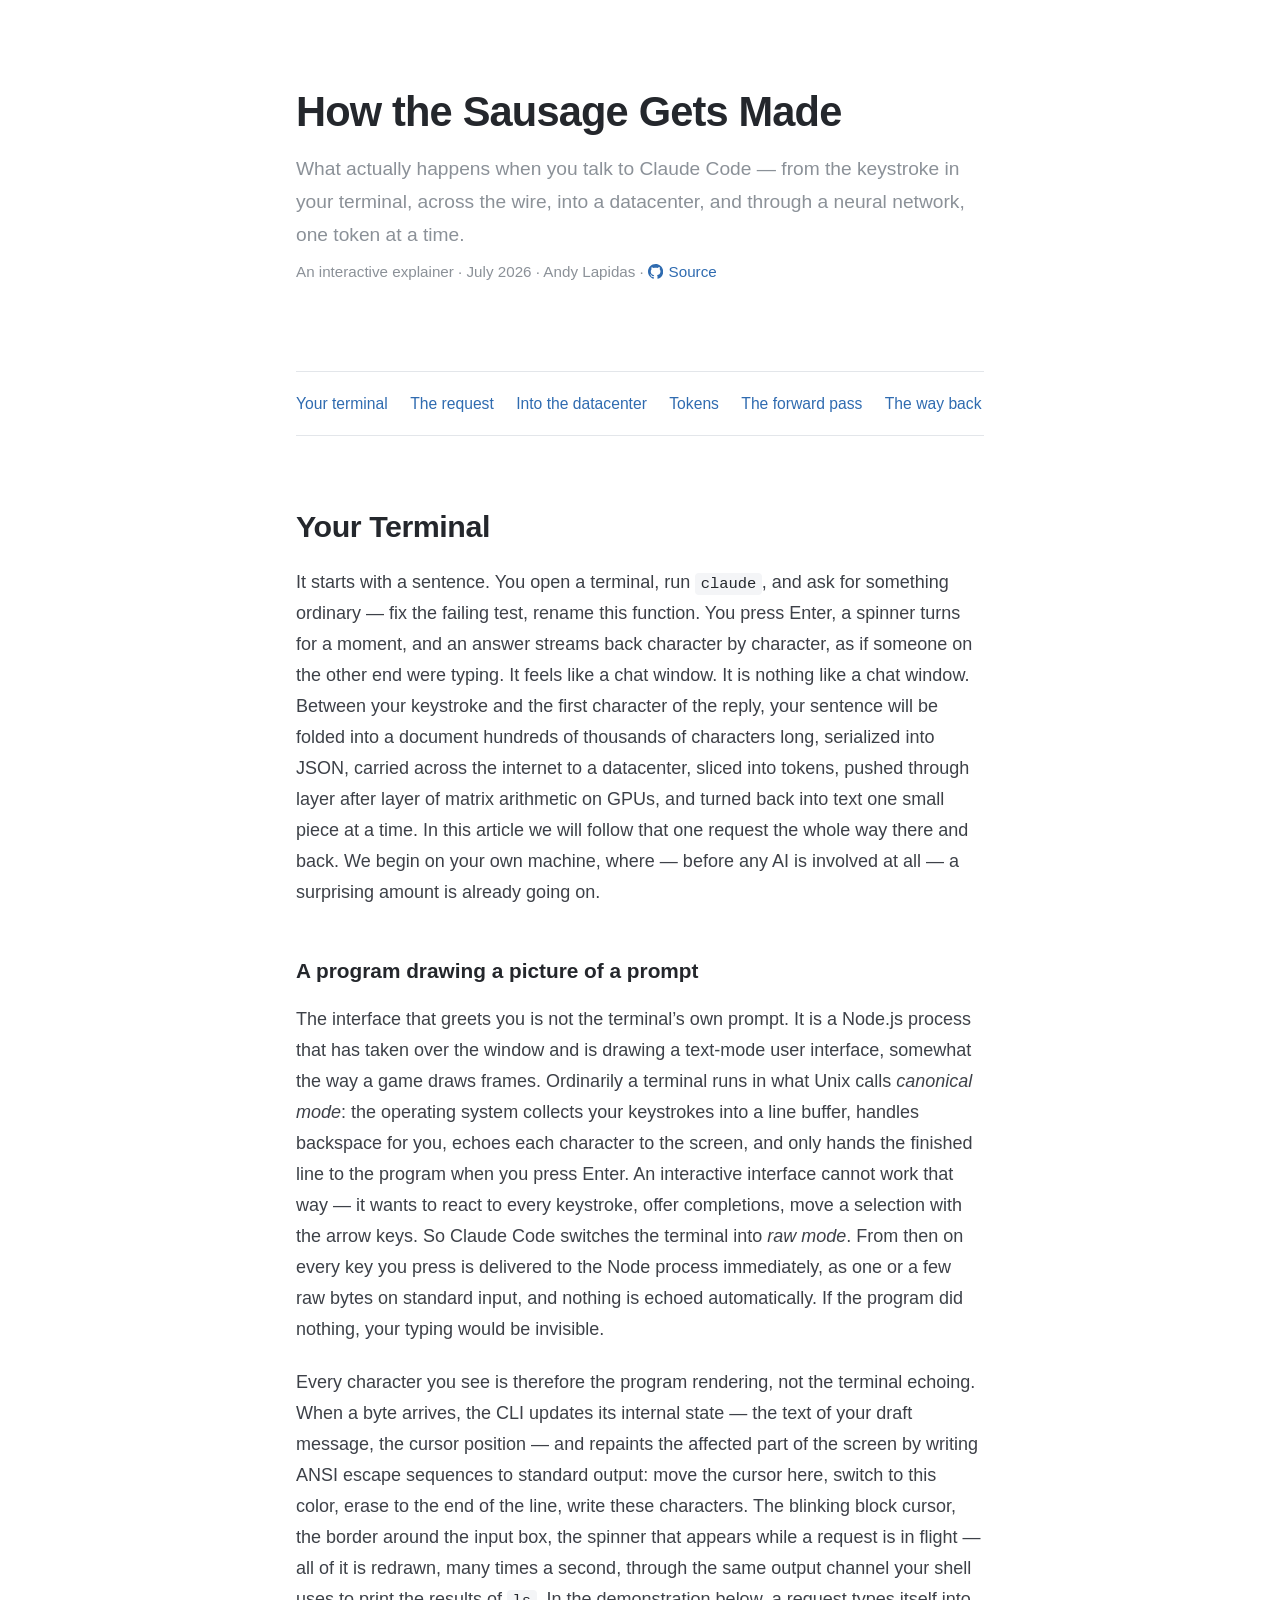
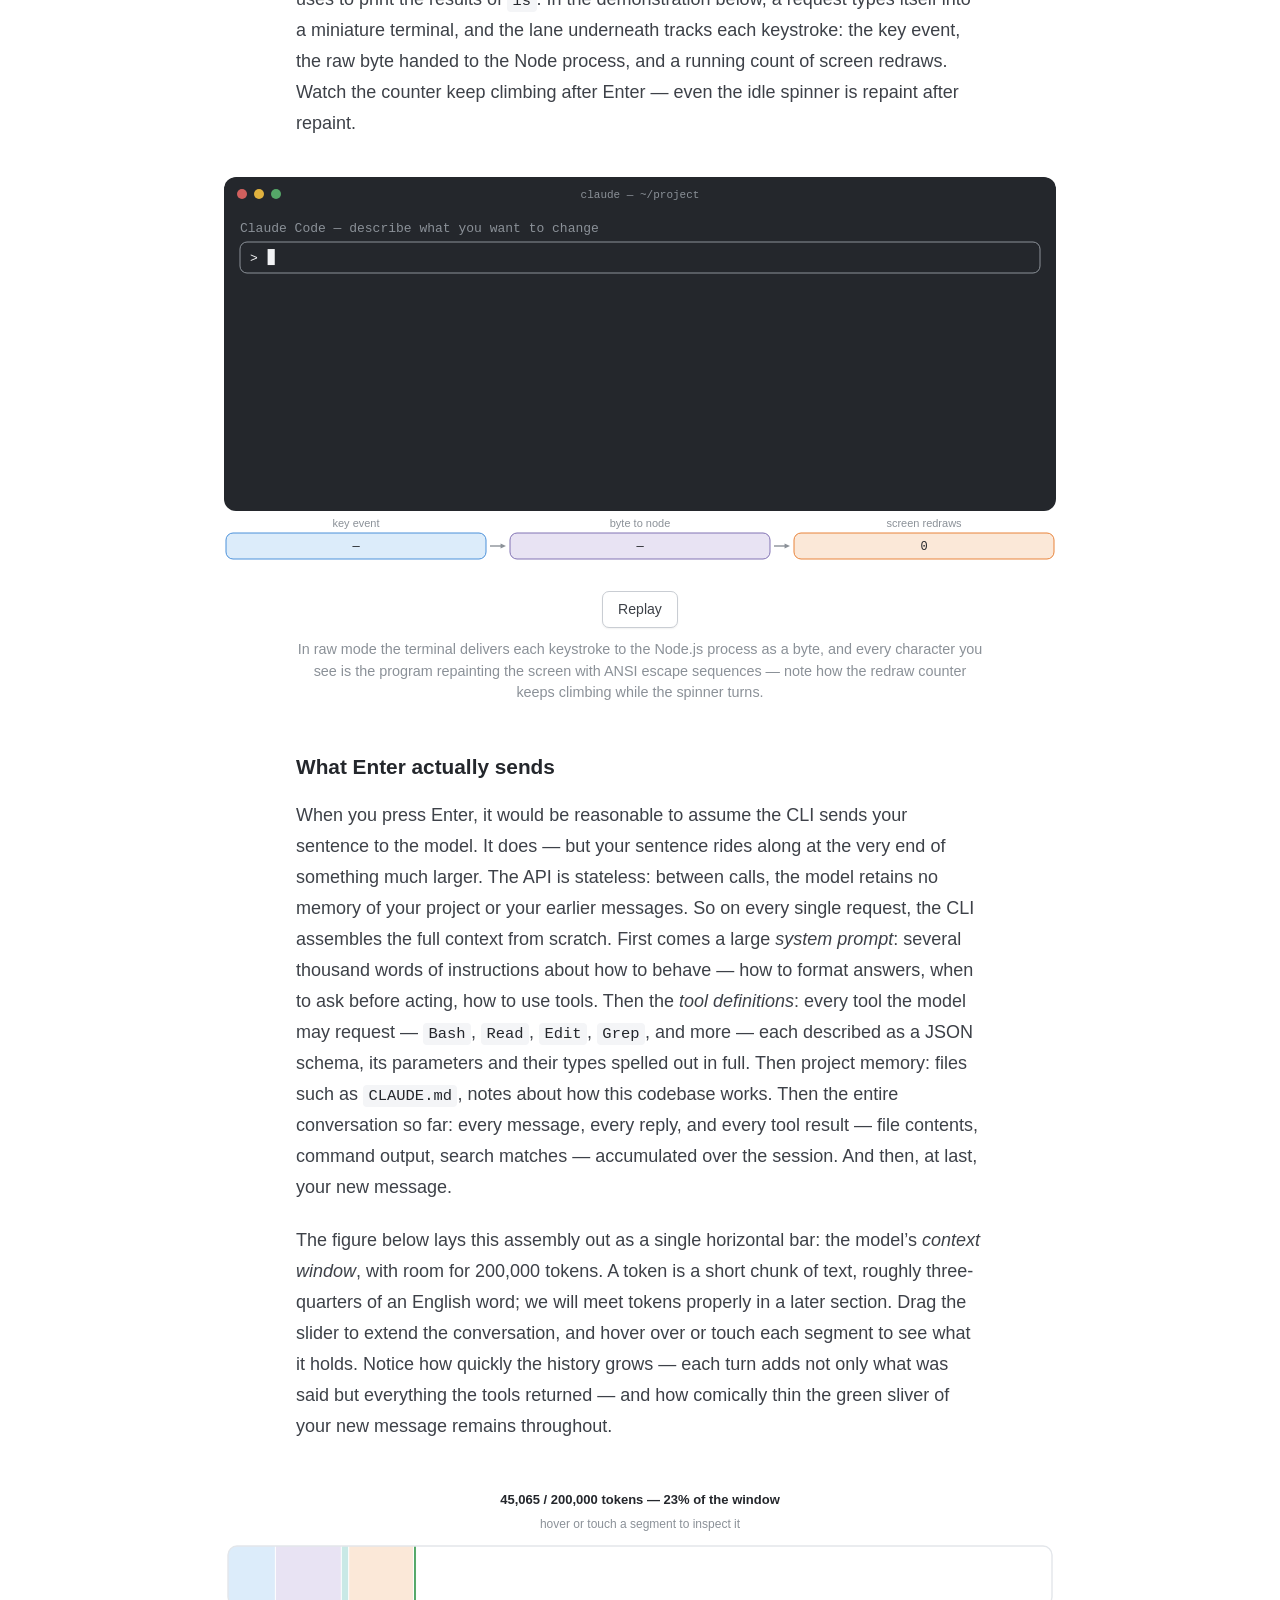
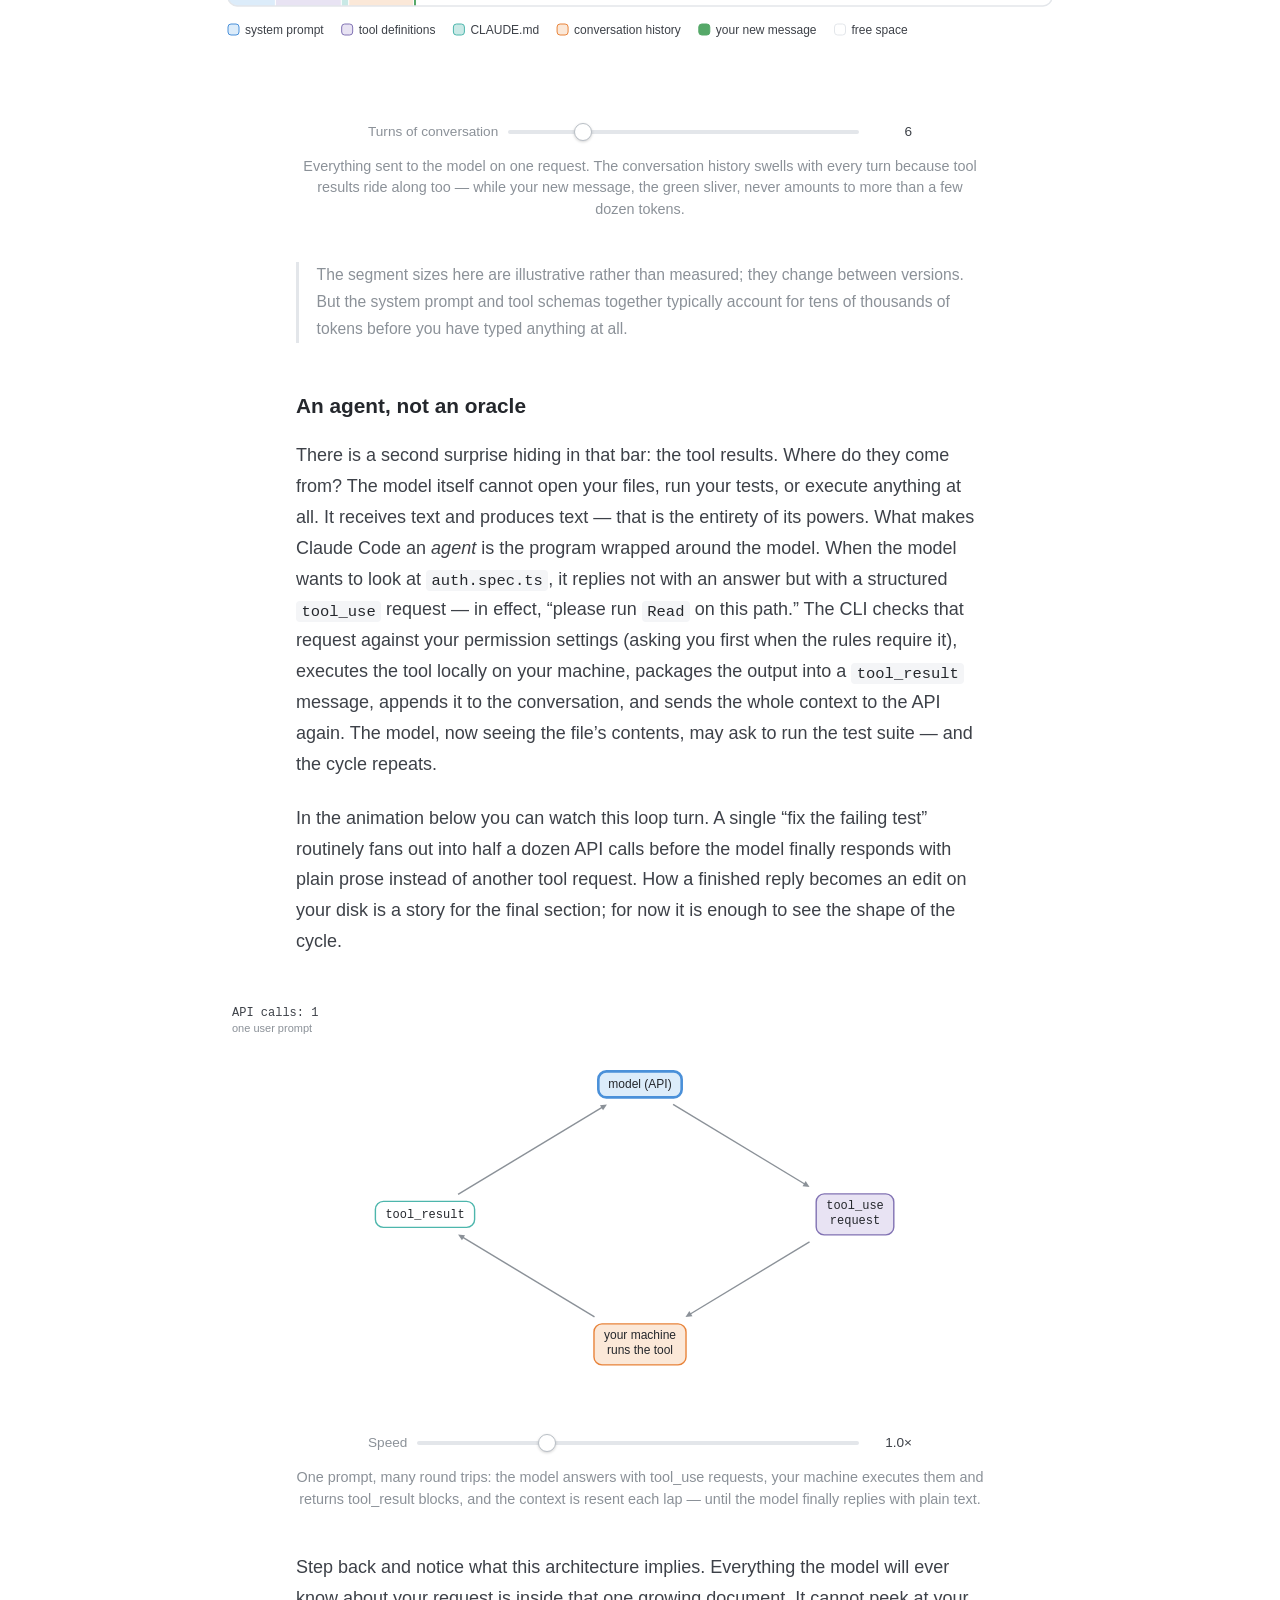
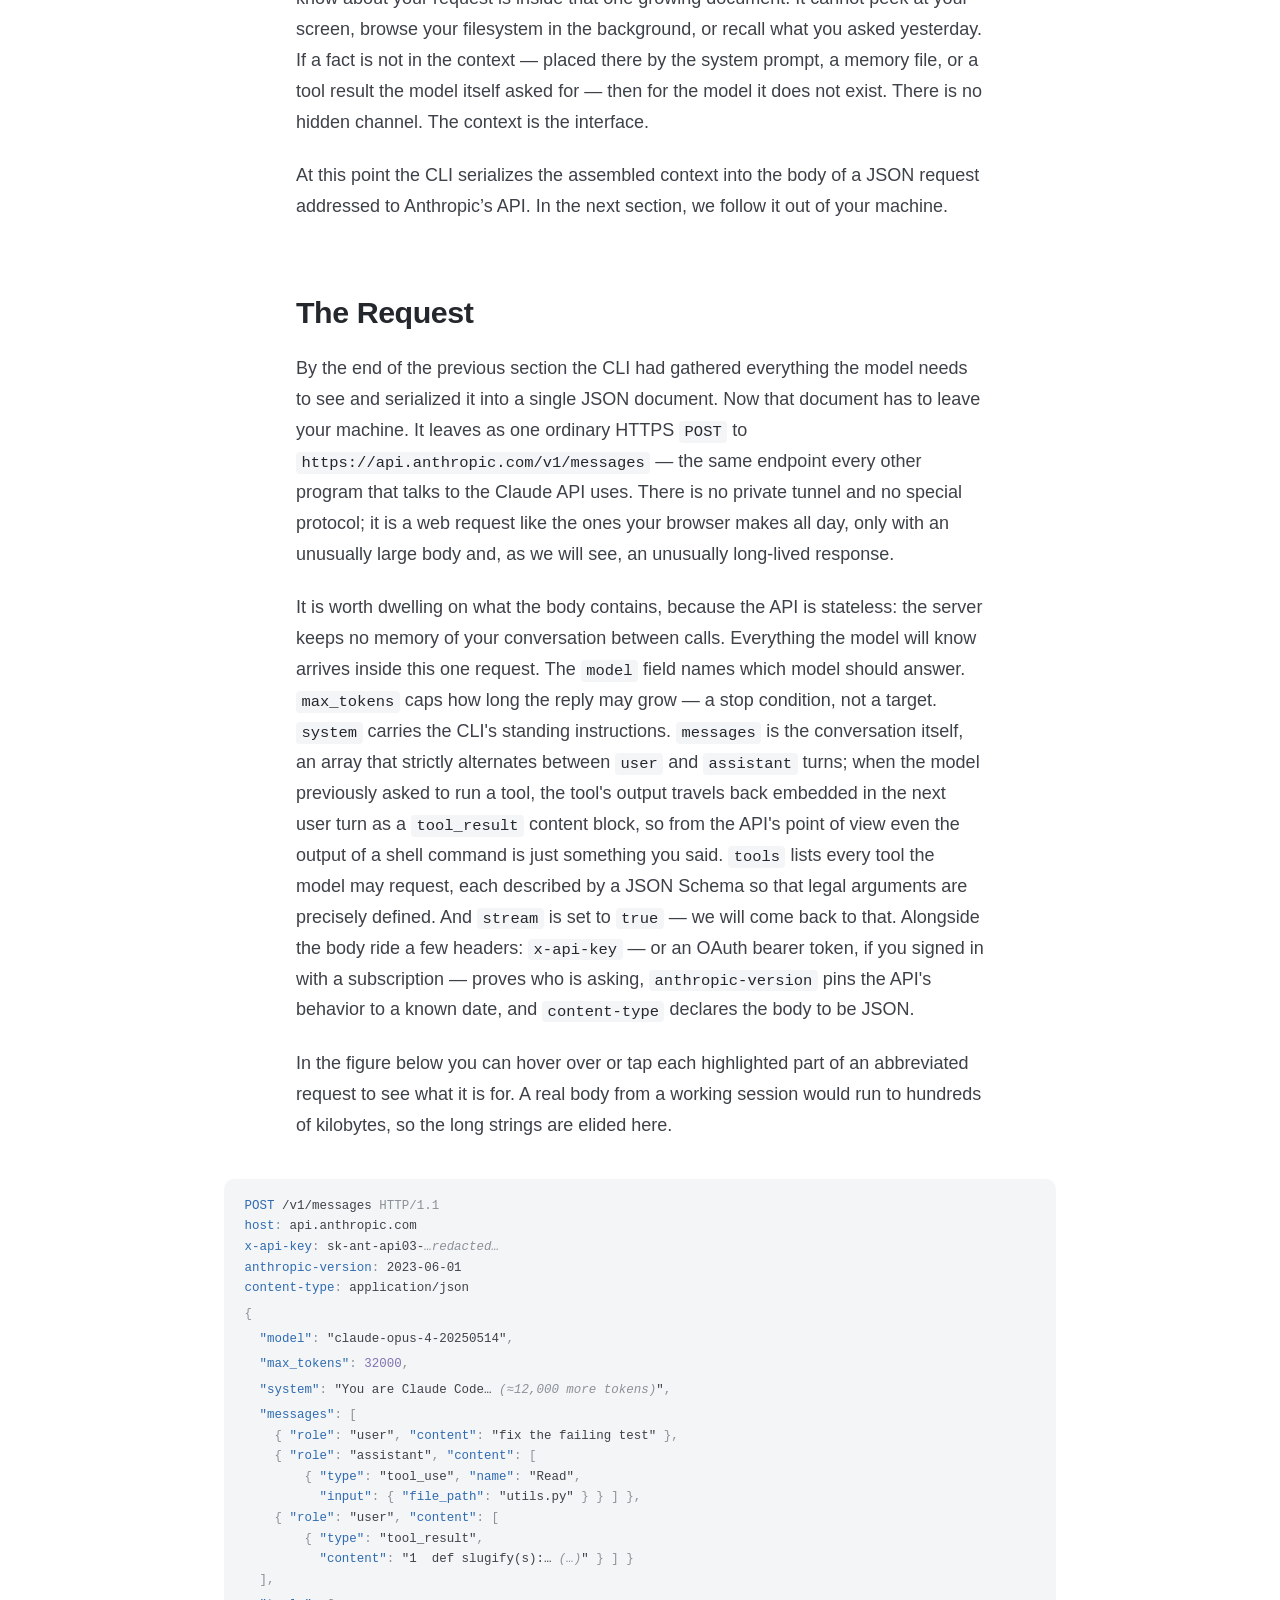
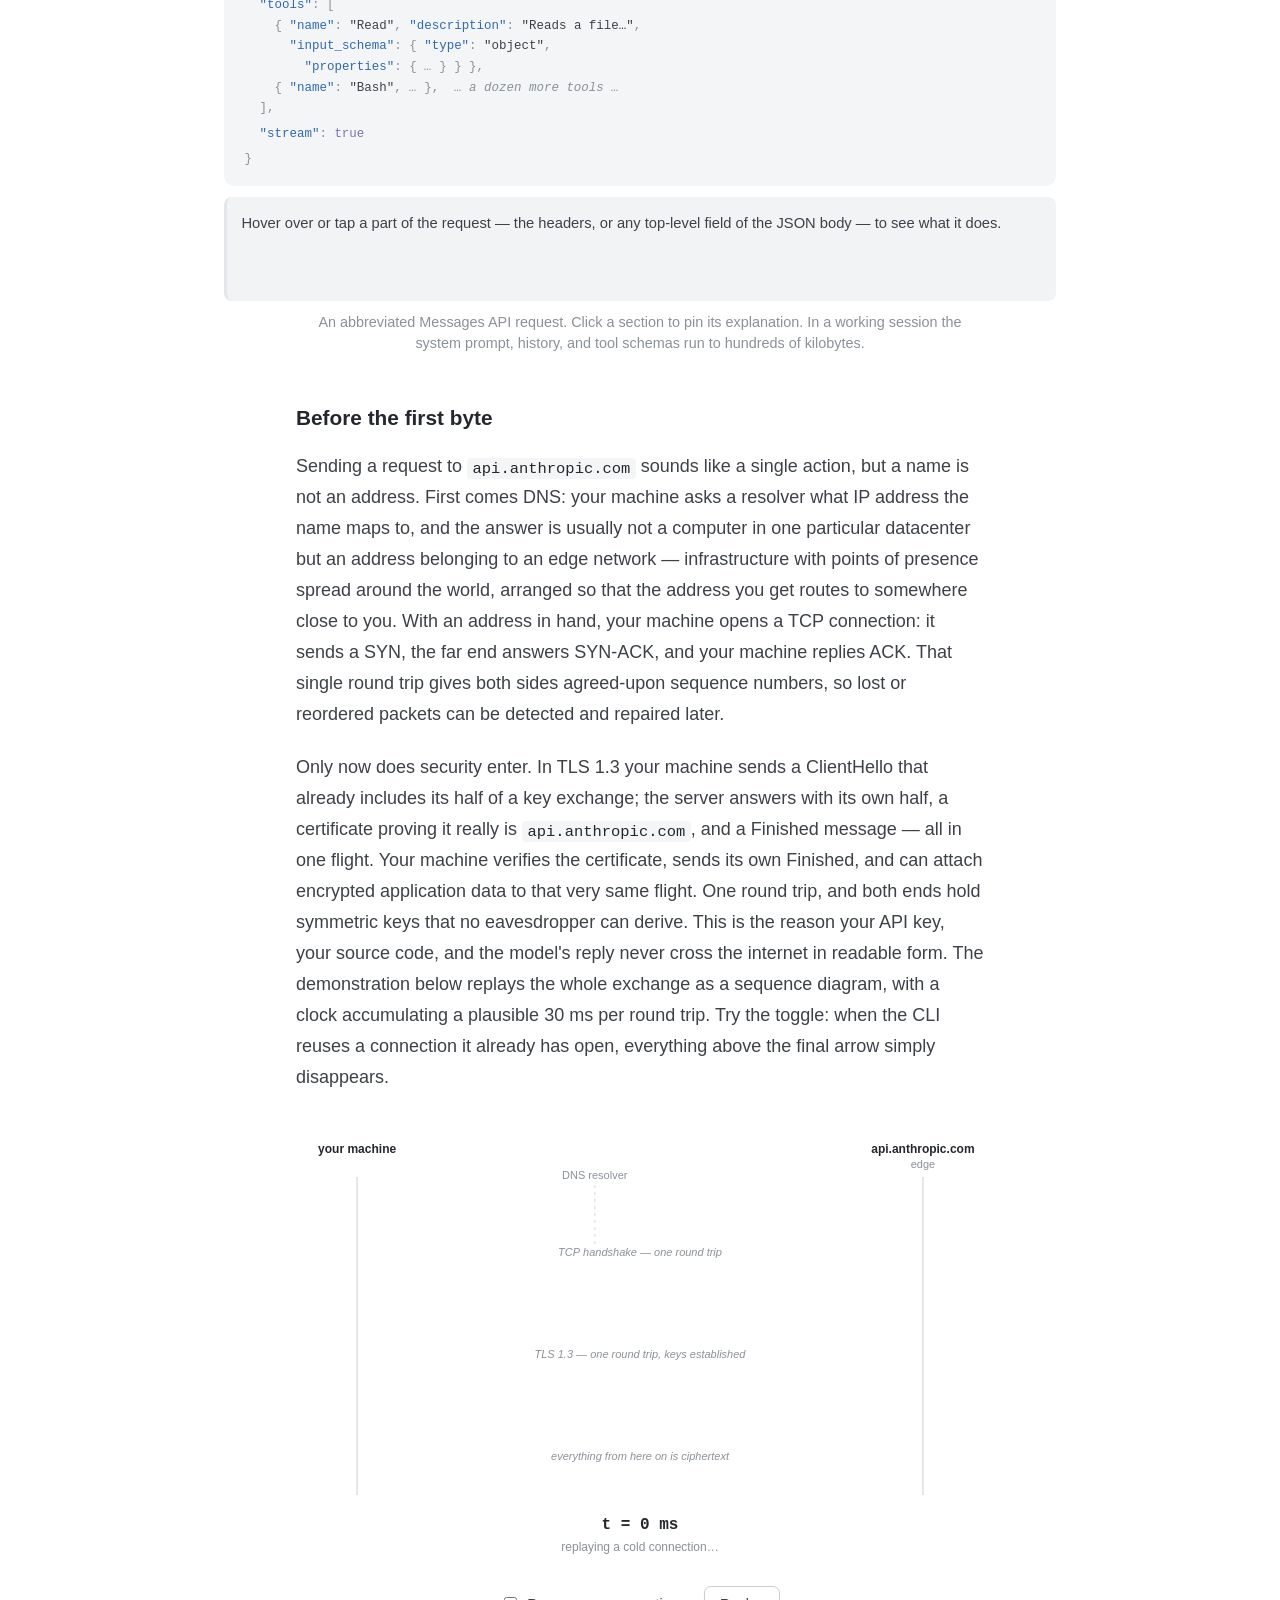
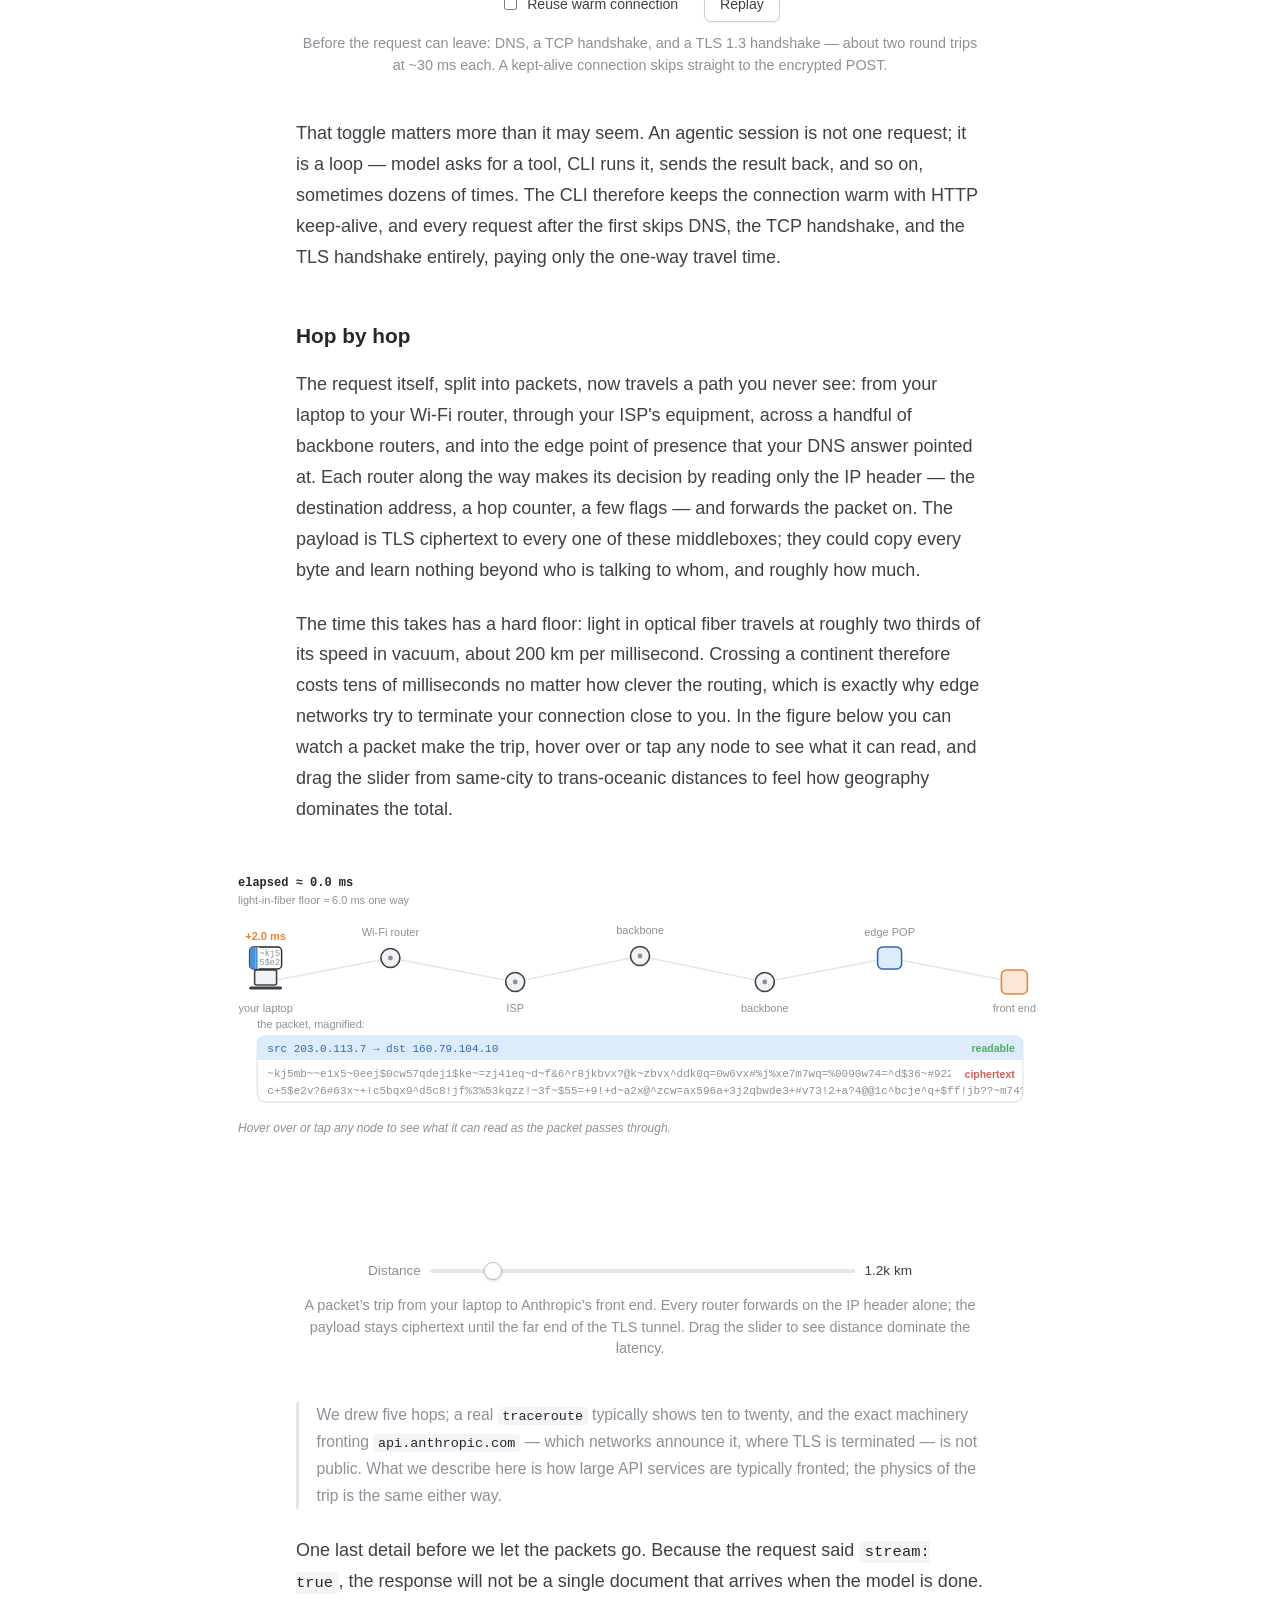
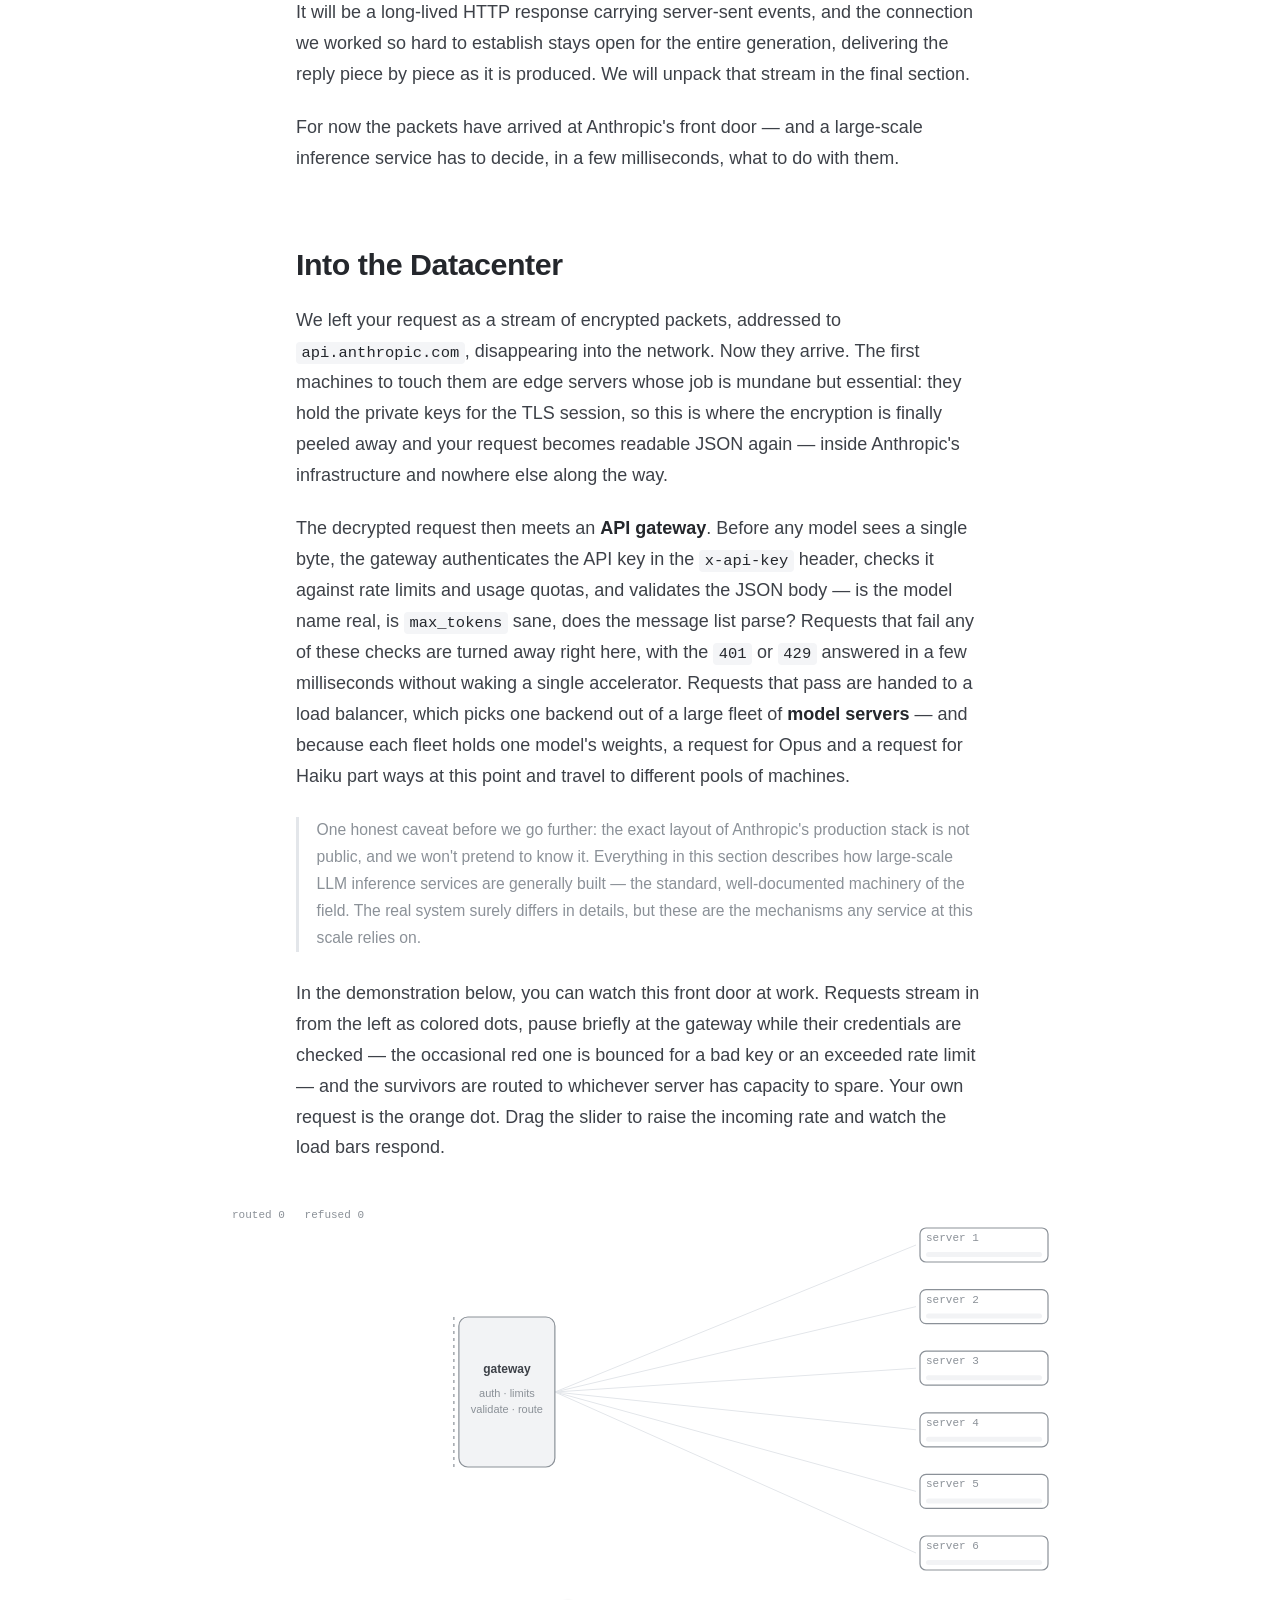
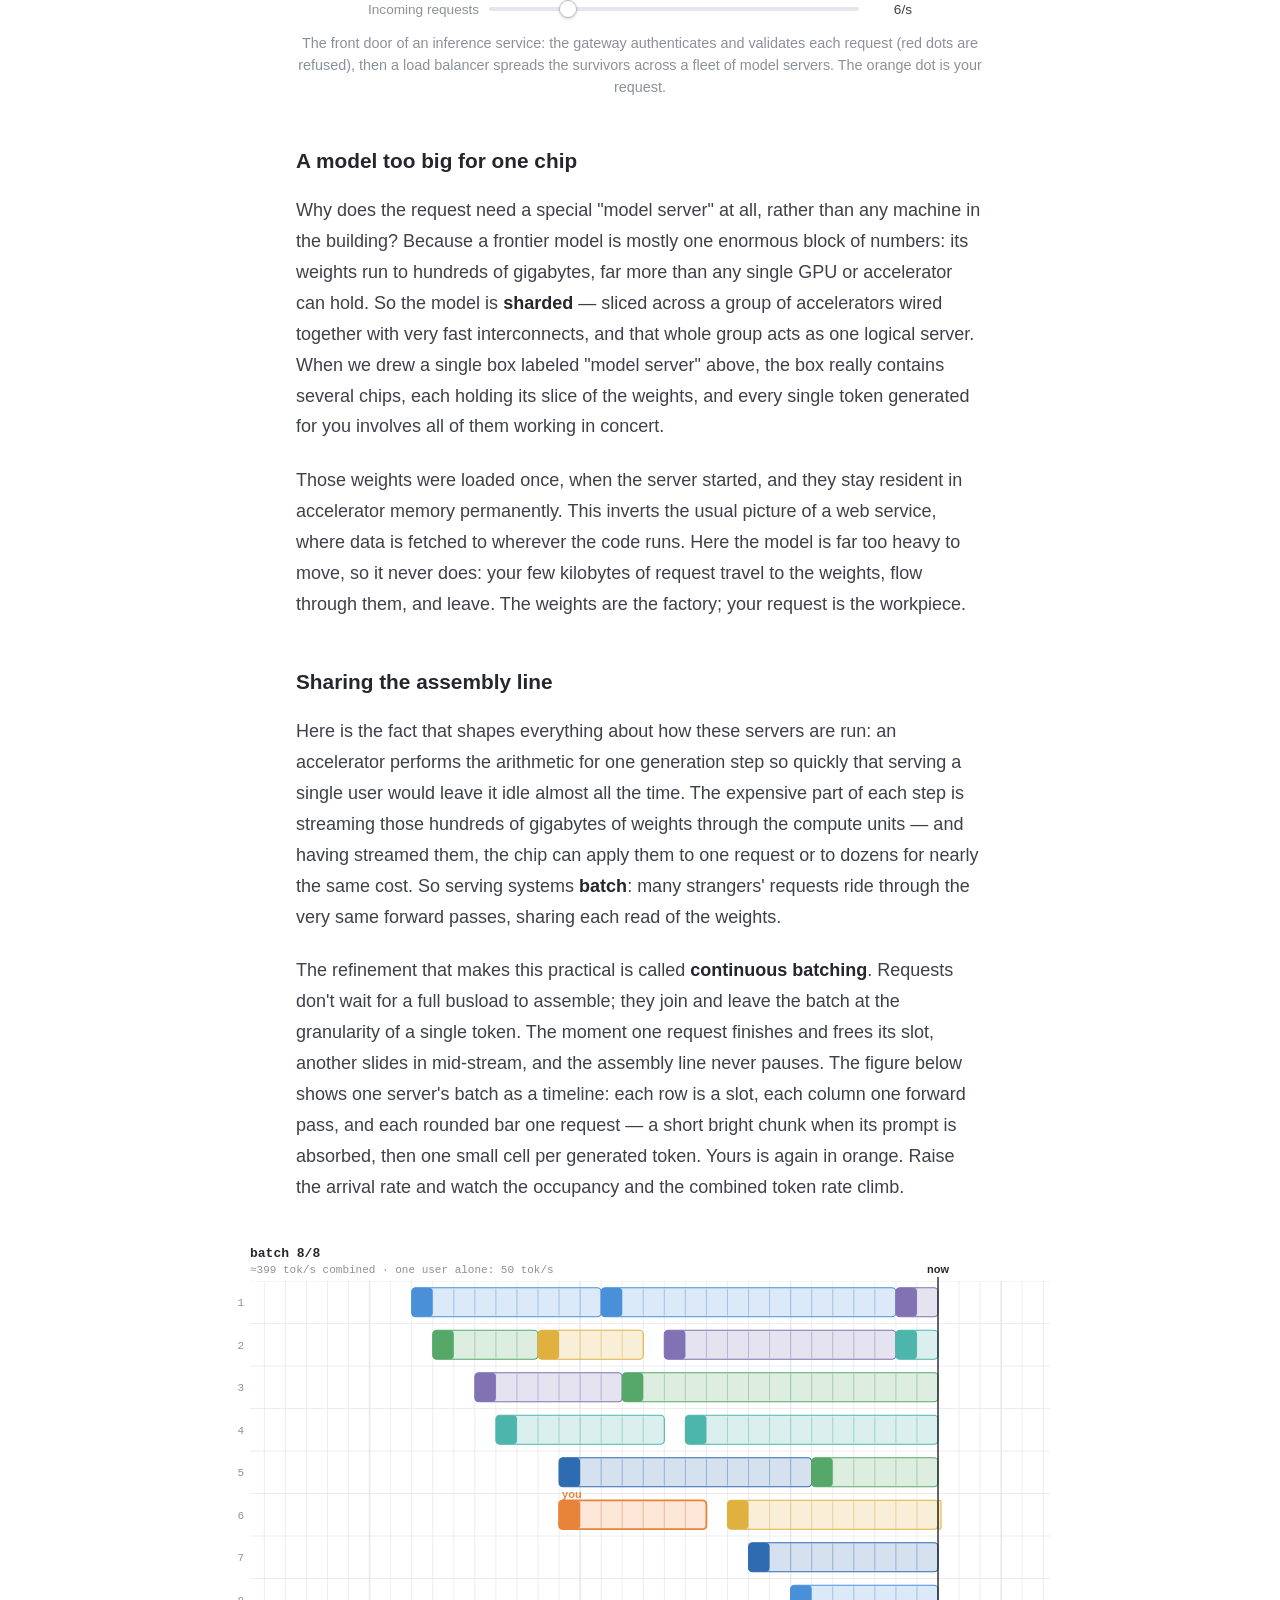
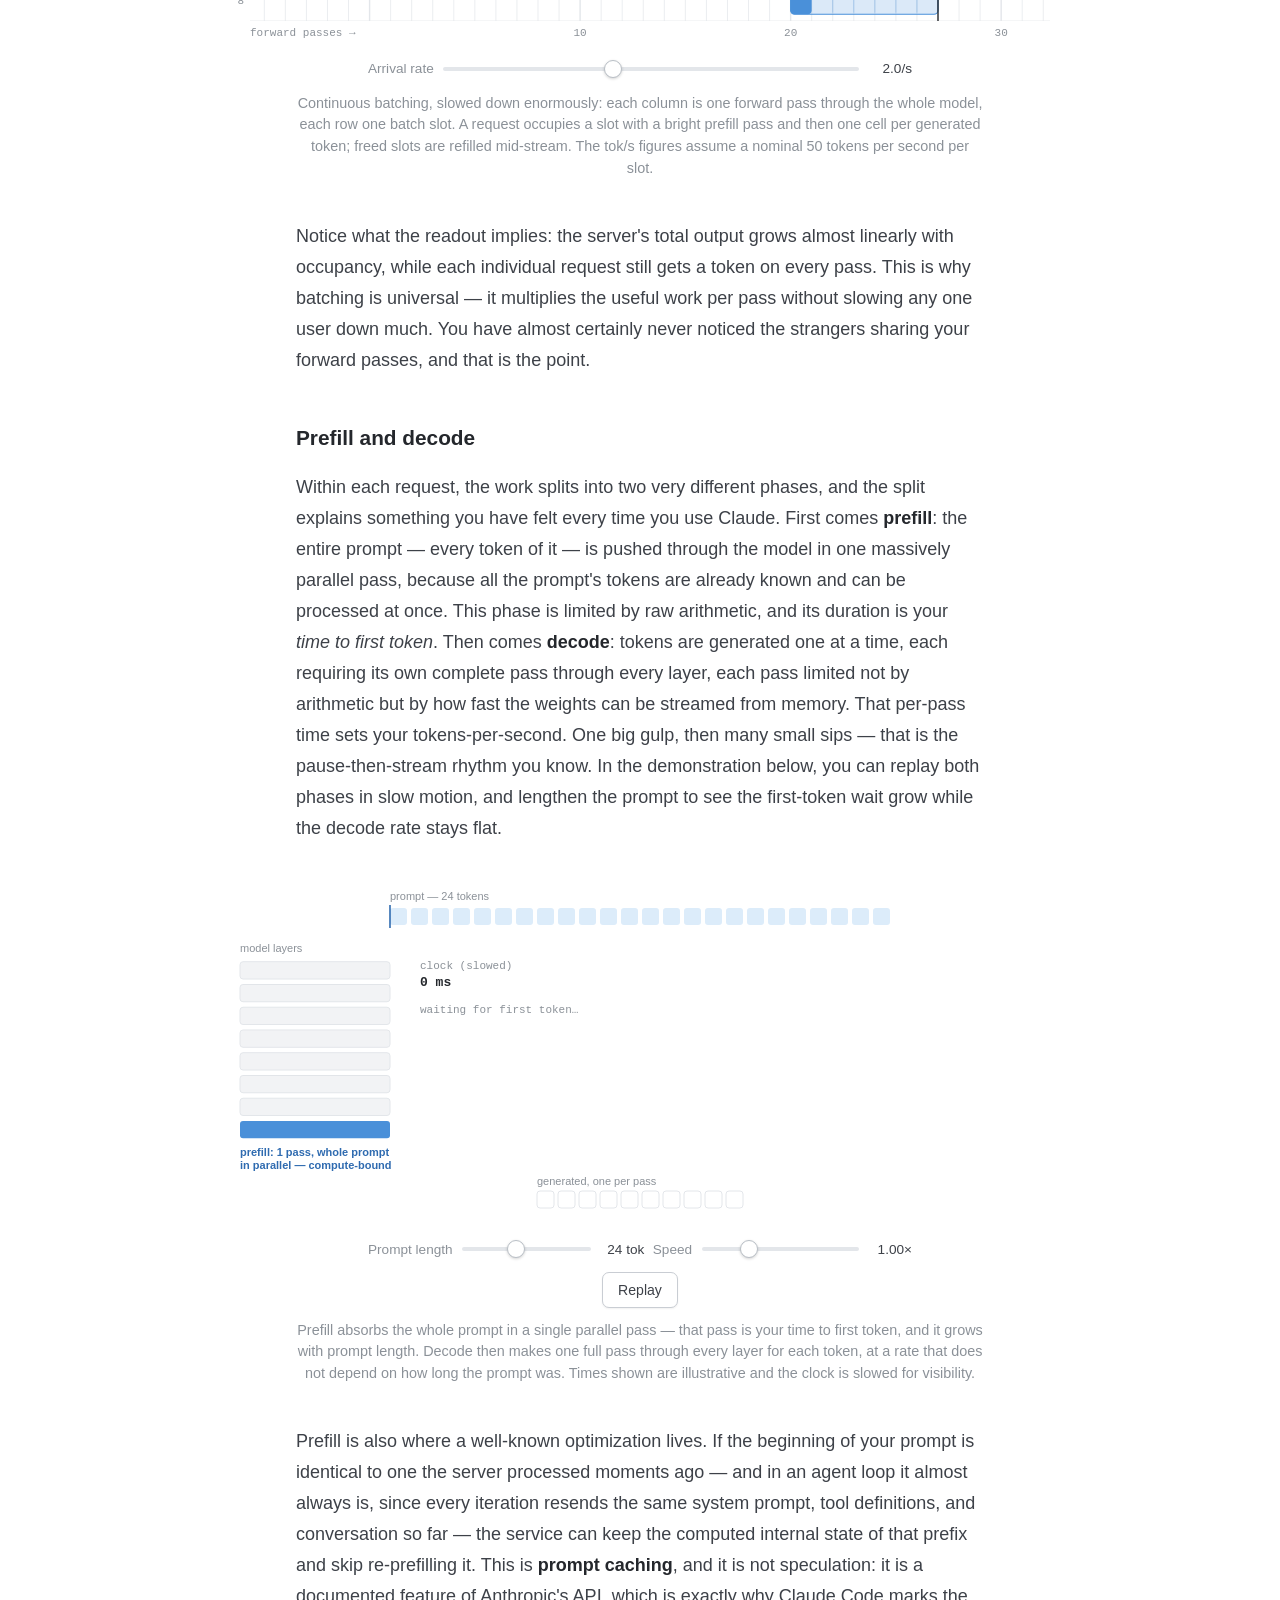
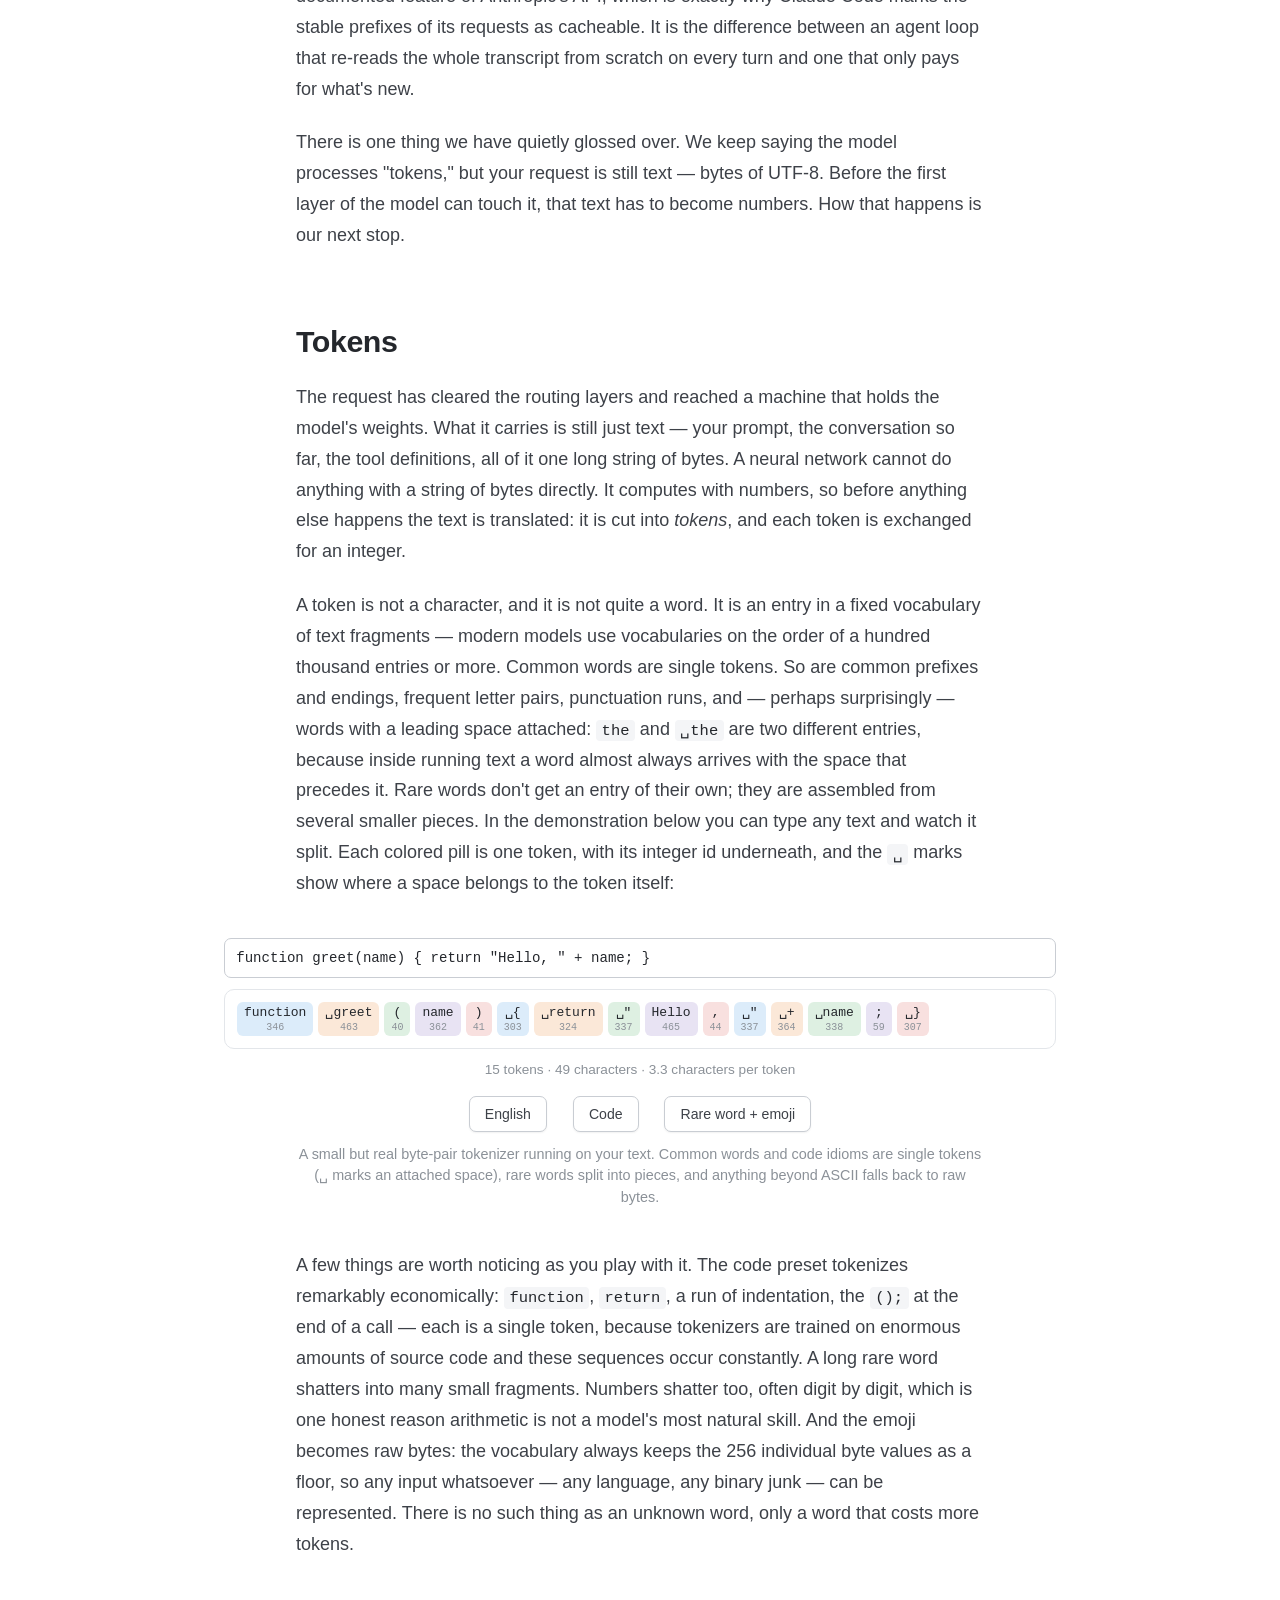
==== commit 64e621e1: "Add author byline and GitHub source link to hero Co-Authored-By: Claude Opus 4.8 <noreply@anthropic." ====
--- a/index.html
+++ b/index.html
@@ -17,7 +17,7 @@
 <header class="hero">
   <h1>How the Sausage Gets Made</h1>
   <p class="subtitle">What actually happens when you talk to Claude&nbsp;Code — from the keystroke in your terminal, across the wire, into a datacenter, and through a neural network, one token at a time.</p>
-  <p class="byline">An interactive explainer · July 2026</p>
+  <p class="byline">An interactive explainer · July 2026 · Andy Lapidas · <a href="https://github.com/alapidas/llm-sausage"><svg class="gh-ico" viewBox="0 0 16 16" aria-hidden="true"><path d="M8 0C3.58 0 0 3.58 0 8c0 3.54 2.29 6.53 5.47 7.59.4.07.55-.17.55-.38 0-.19-.01-.82-.01-1.49-2.01.37-2.53-.49-2.69-.94-.09-.23-.48-.94-.82-1.13-.28-.15-.68-.52-.01-.53.63-.01 1.08.58 1.23.82.72 1.21 1.87.87 2.33.66.07-.52.28-.87.51-1.07-1.78-.2-3.64-.89-3.64-3.95 0-.87.31-1.59.82-2.15-.08-.2-.36-1.02.08-2.12 0 0 .67-.21 2.2.82.64-.18 1.32-.27 2-.27.68 0 1.36.09 2 .27 1.53-1.04 2.2-.82 2.2-.82.44 1.1.16 1.92.08 2.12.51.56.82 1.27.82 2.15 0 3.07-1.87 3.75-3.65 3.95.29.25.54.73.54 1.48 0 1.07-.01 1.93-.01 2.2 0 .21.15.46.55.38A8.01 8.01 0 0 0 16 8c0-4.42-3.58-8-8-8z"/></svg>Source</a></p>
 </header>
 
 <nav class="toc" aria-label="Contents">
--- a/css/style.css
+++ b/css/style.css
@@ -93,6 +93,21 @@
   color: var(--faint);
 }
 
+header.hero .byline a {
+  color: var(--blue-dark);
+  text-decoration: none;
+}
+
+header.hero .byline a:hover { text-decoration: underline; }
+
+.gh-ico {
+  width: 1em;
+  height: 1em;
+  vertical-align: -0.15em;
+  fill: currentColor;
+  margin-right: 0.35em;
+}
+
 nav.toc {
   margin: 2.5rem auto 3rem;
   max-width: var(--measure);
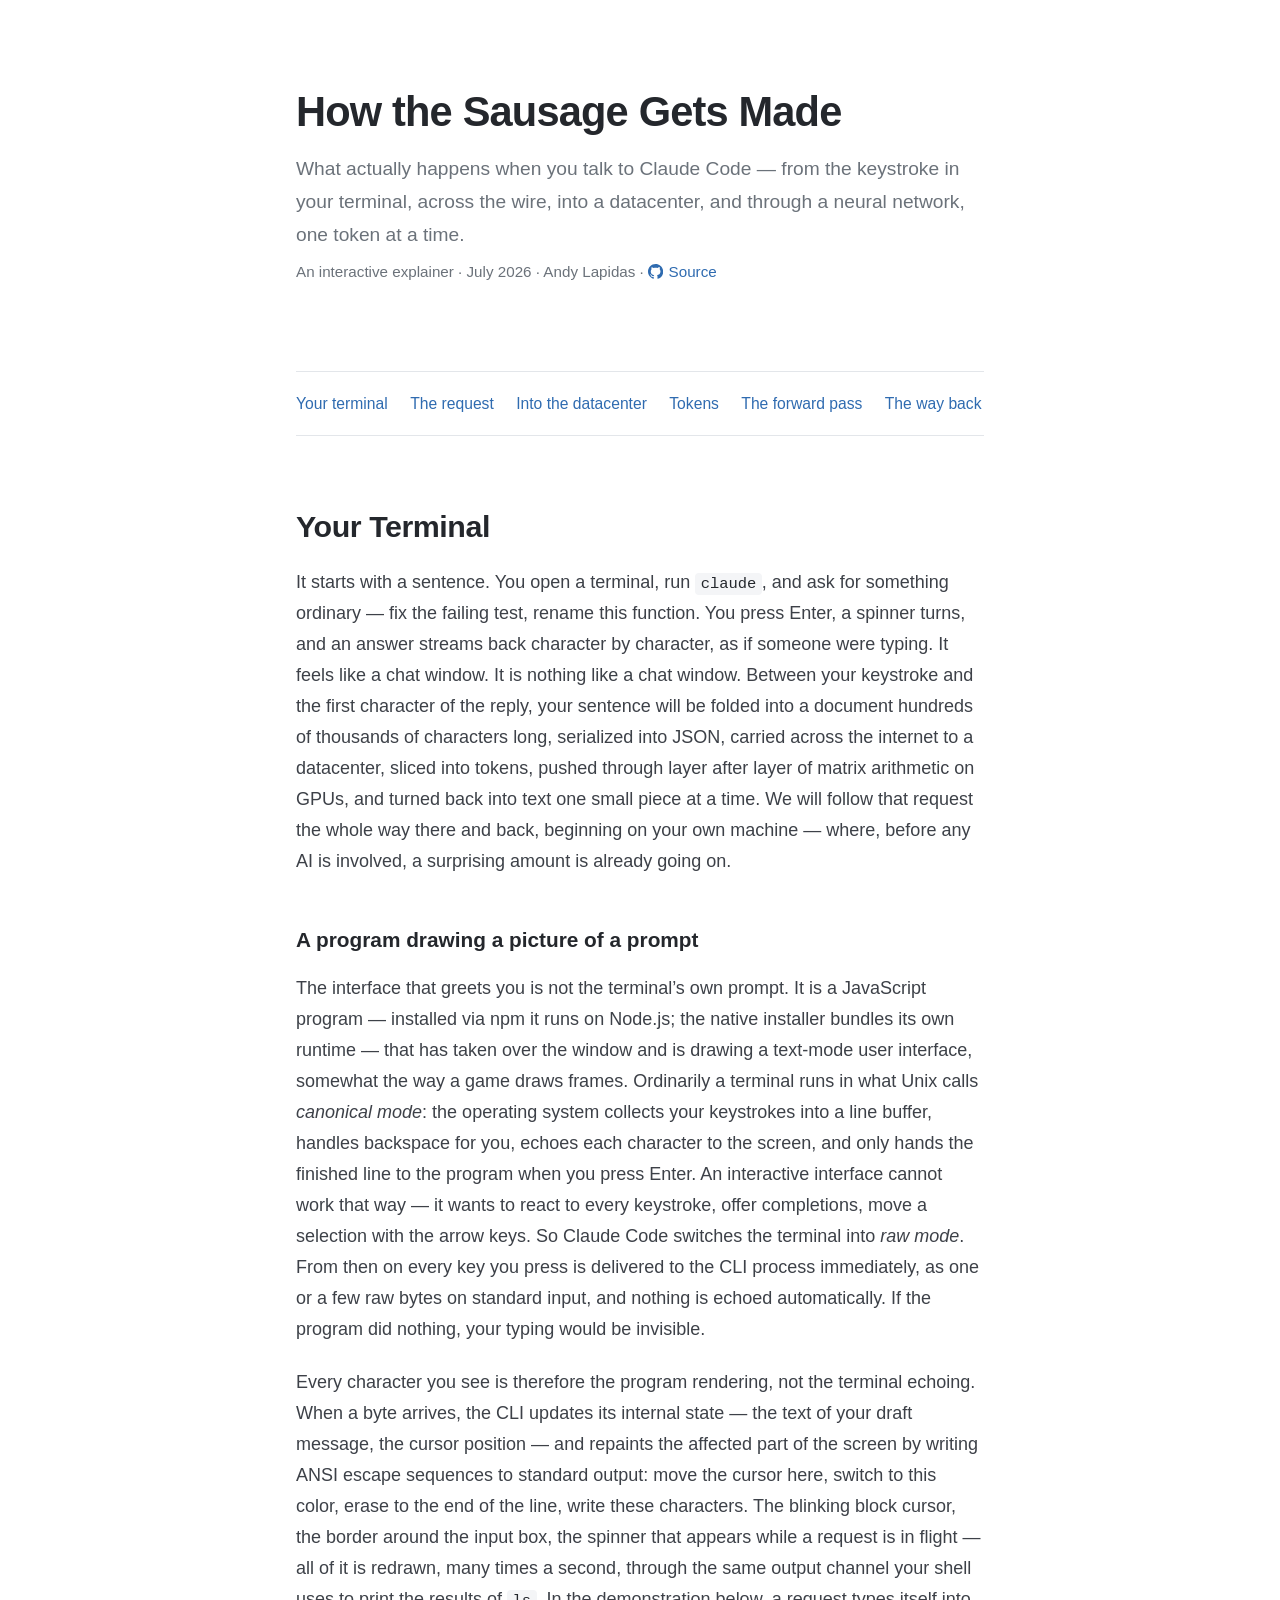
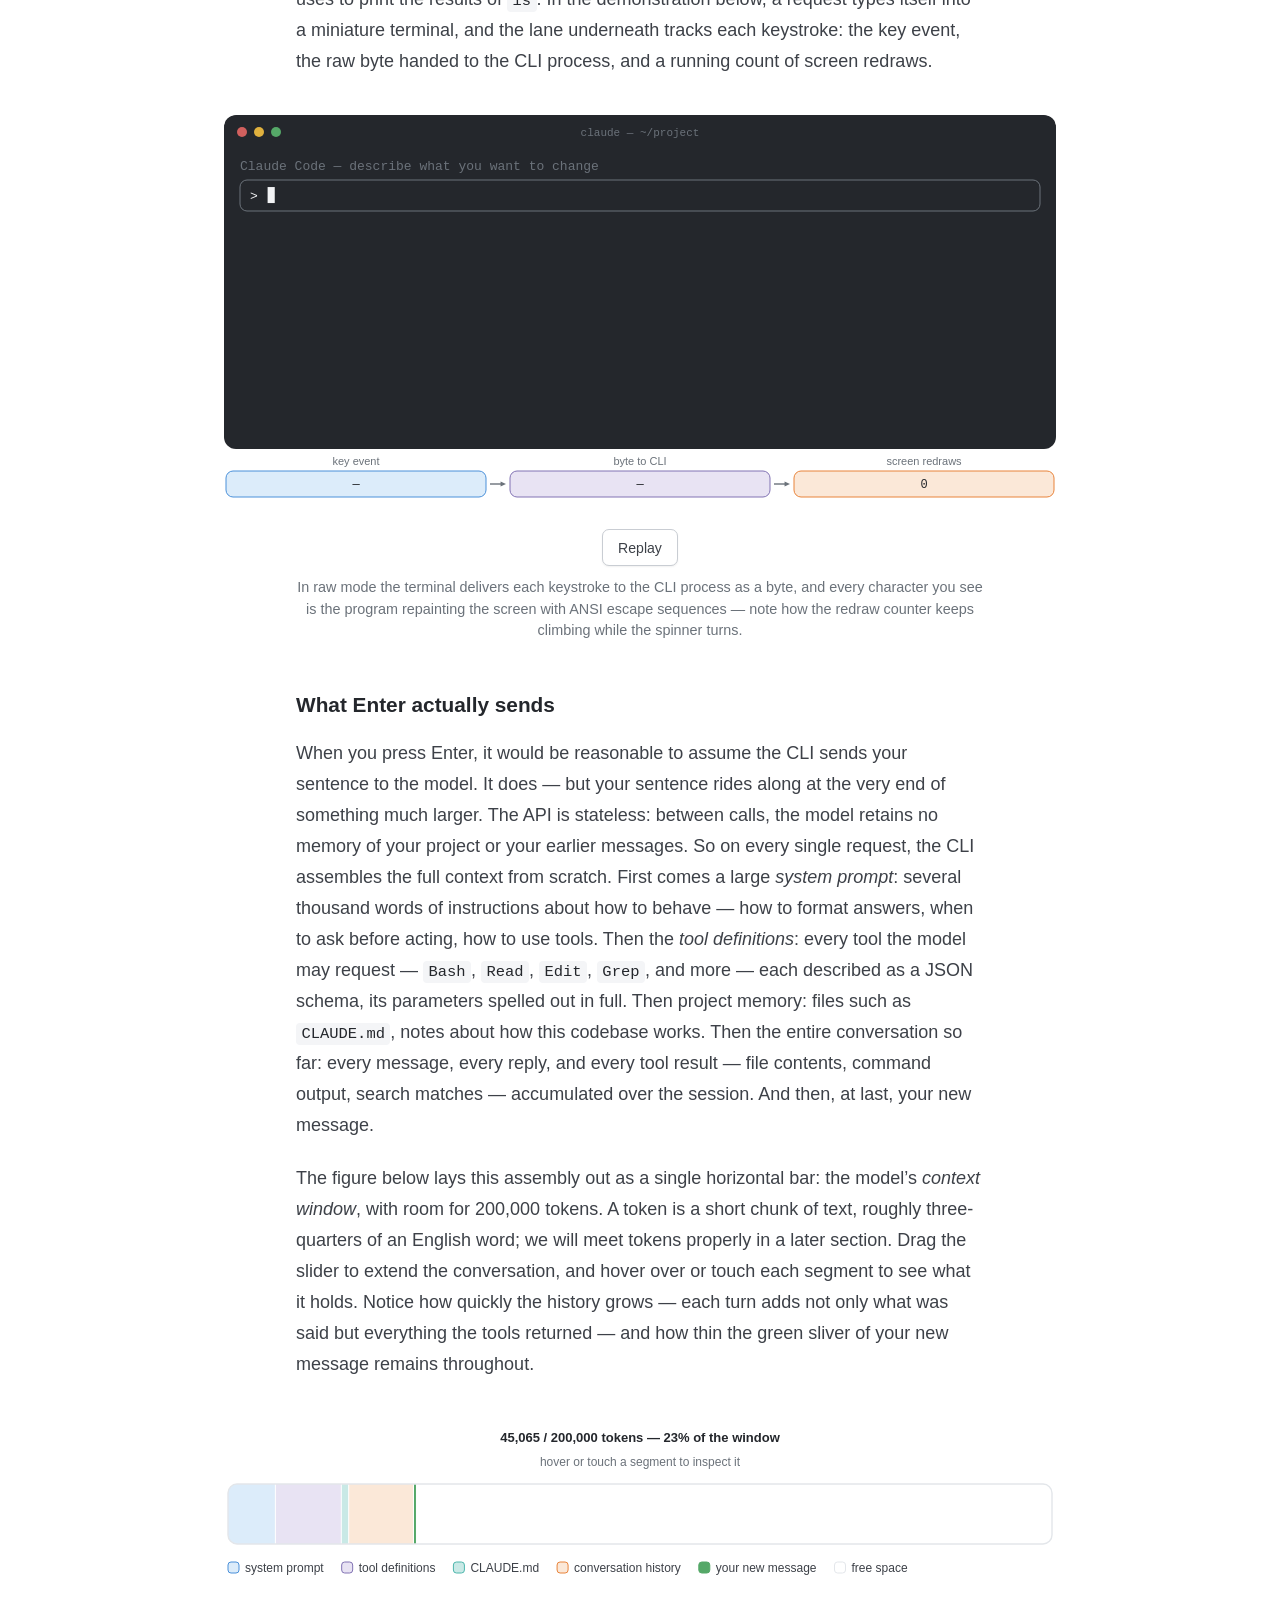
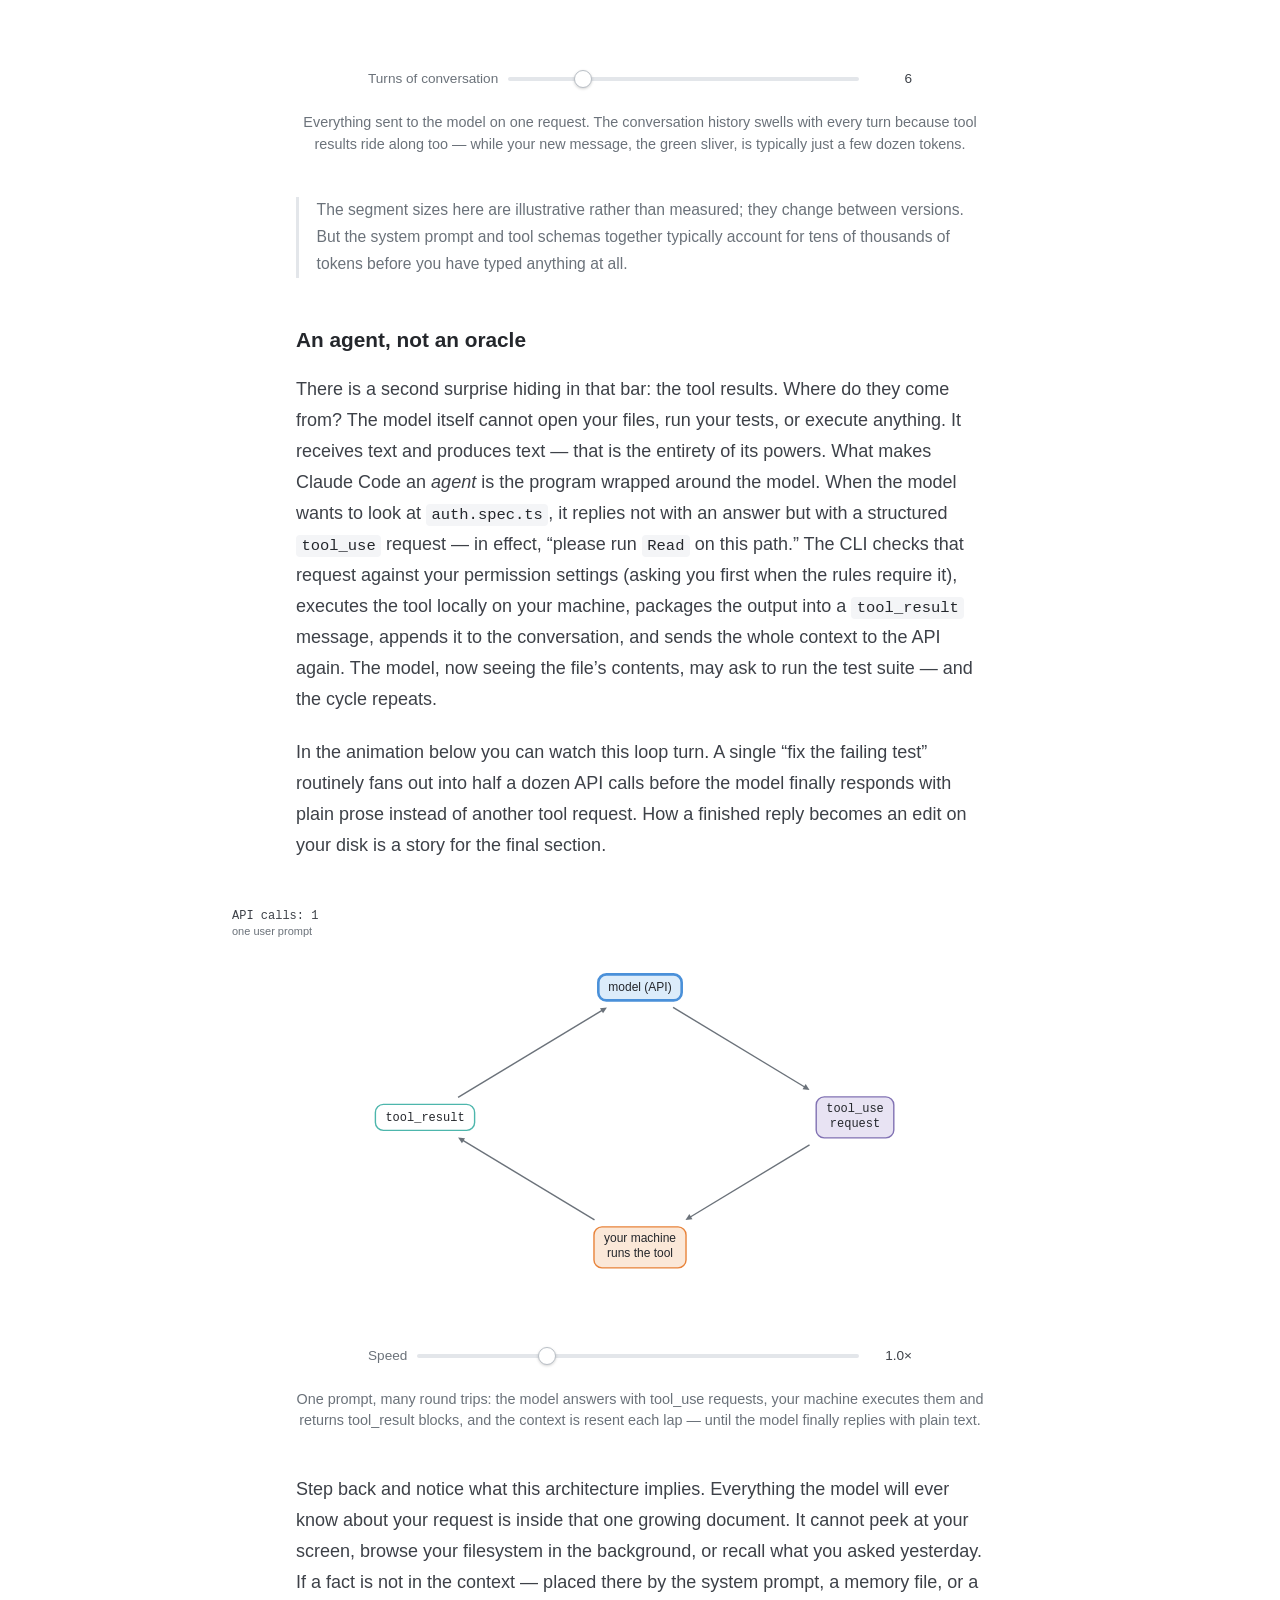
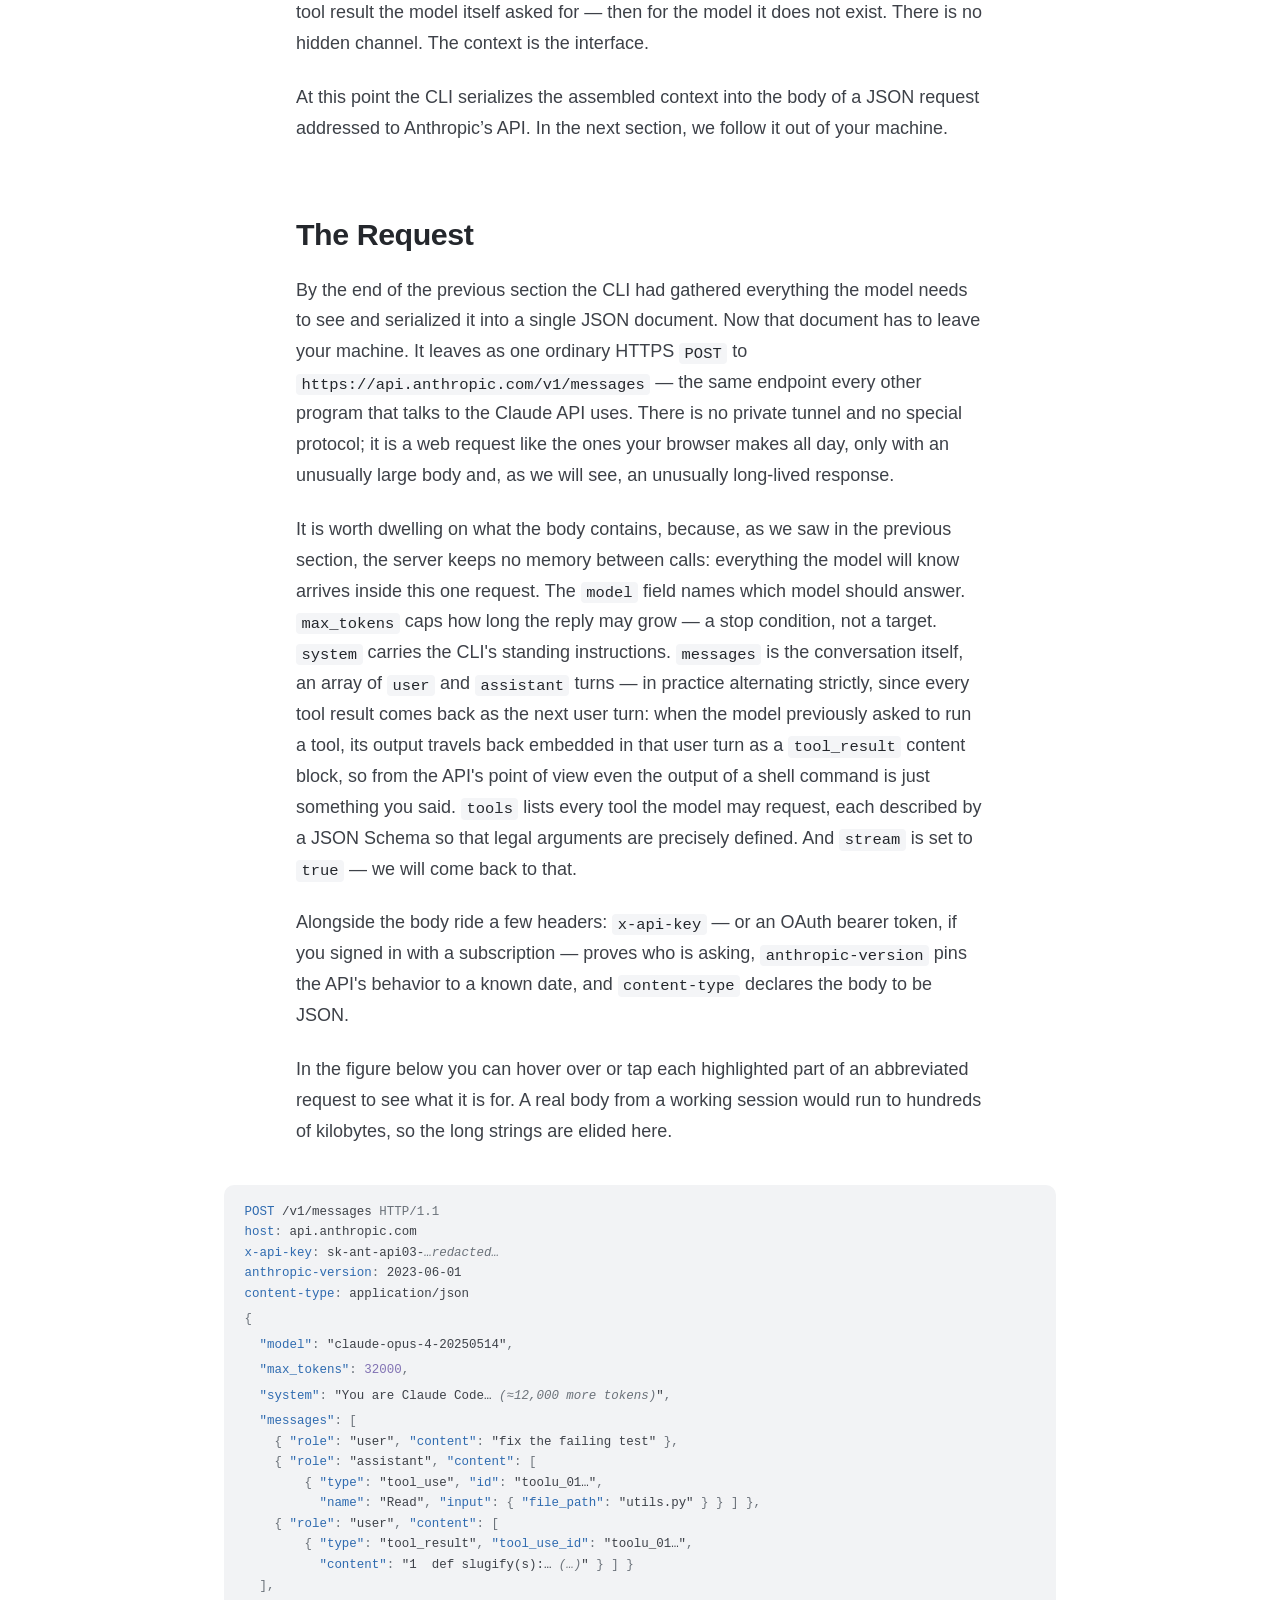
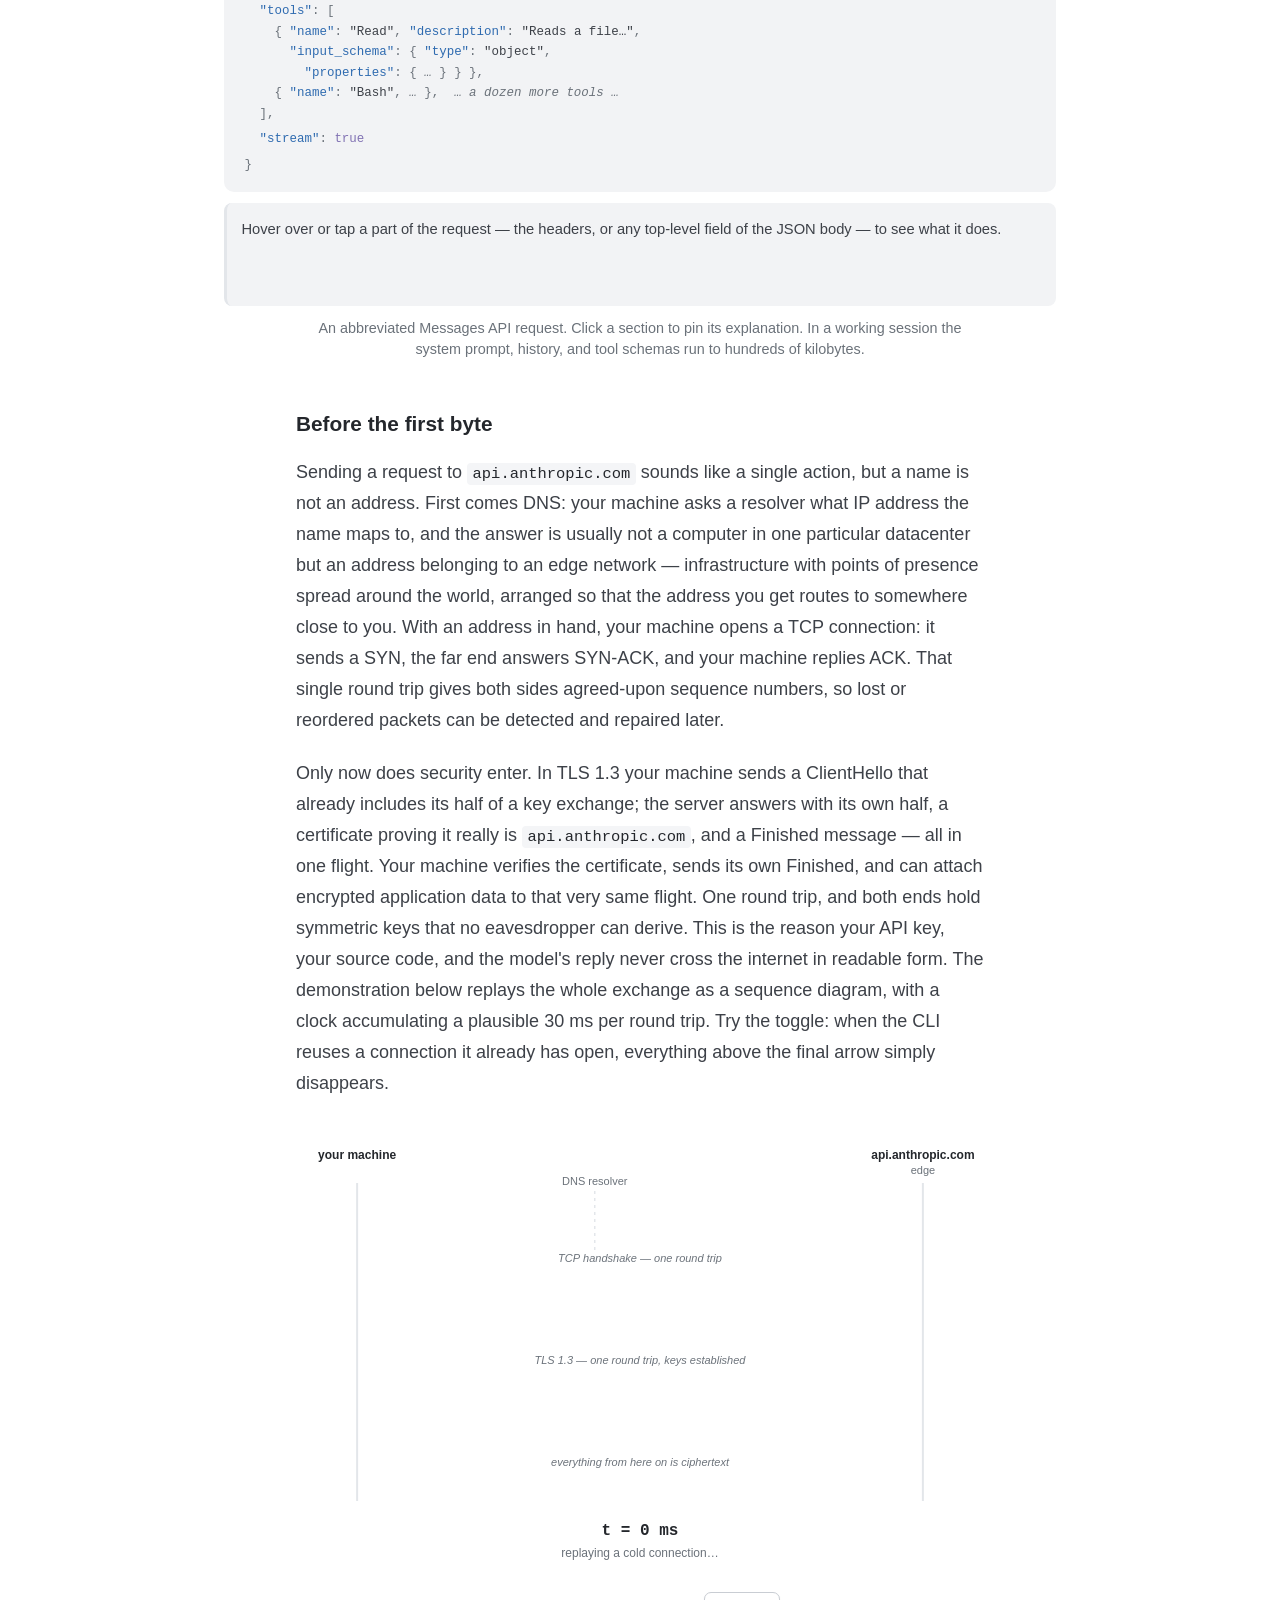
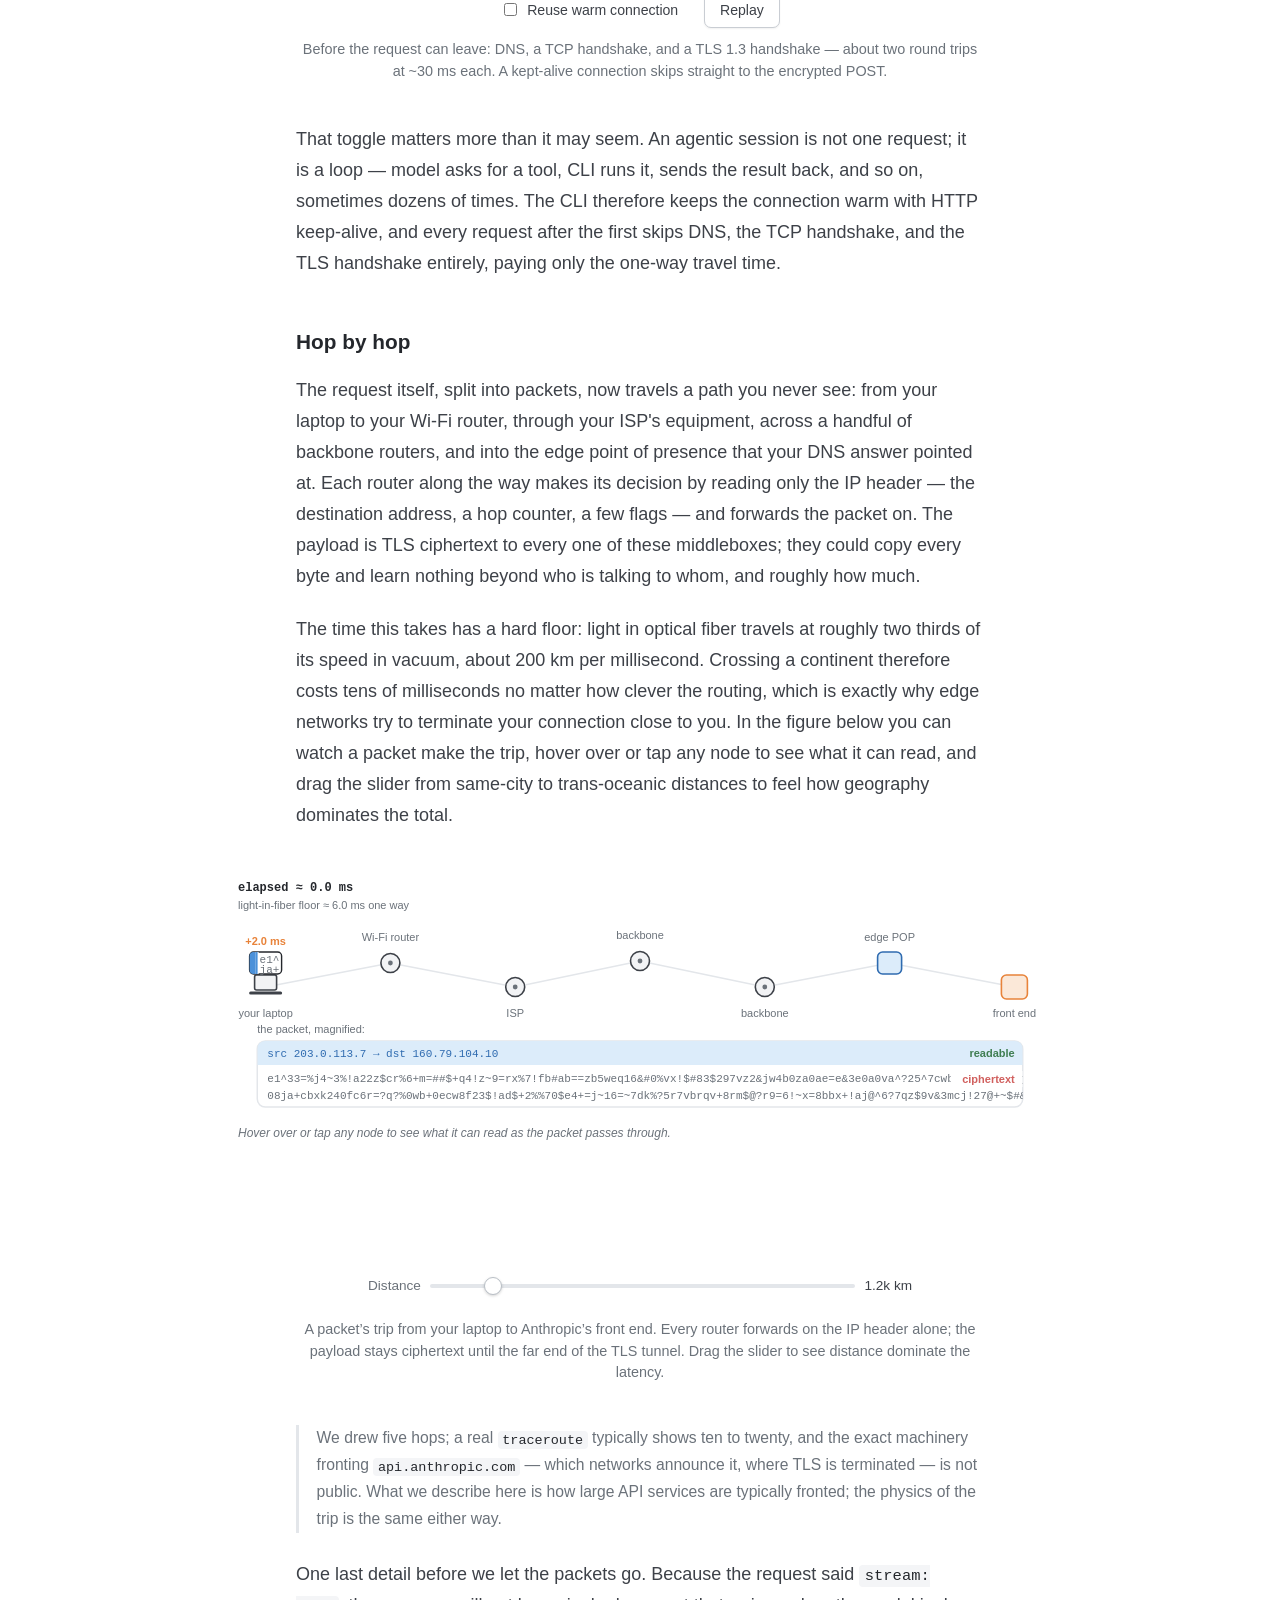
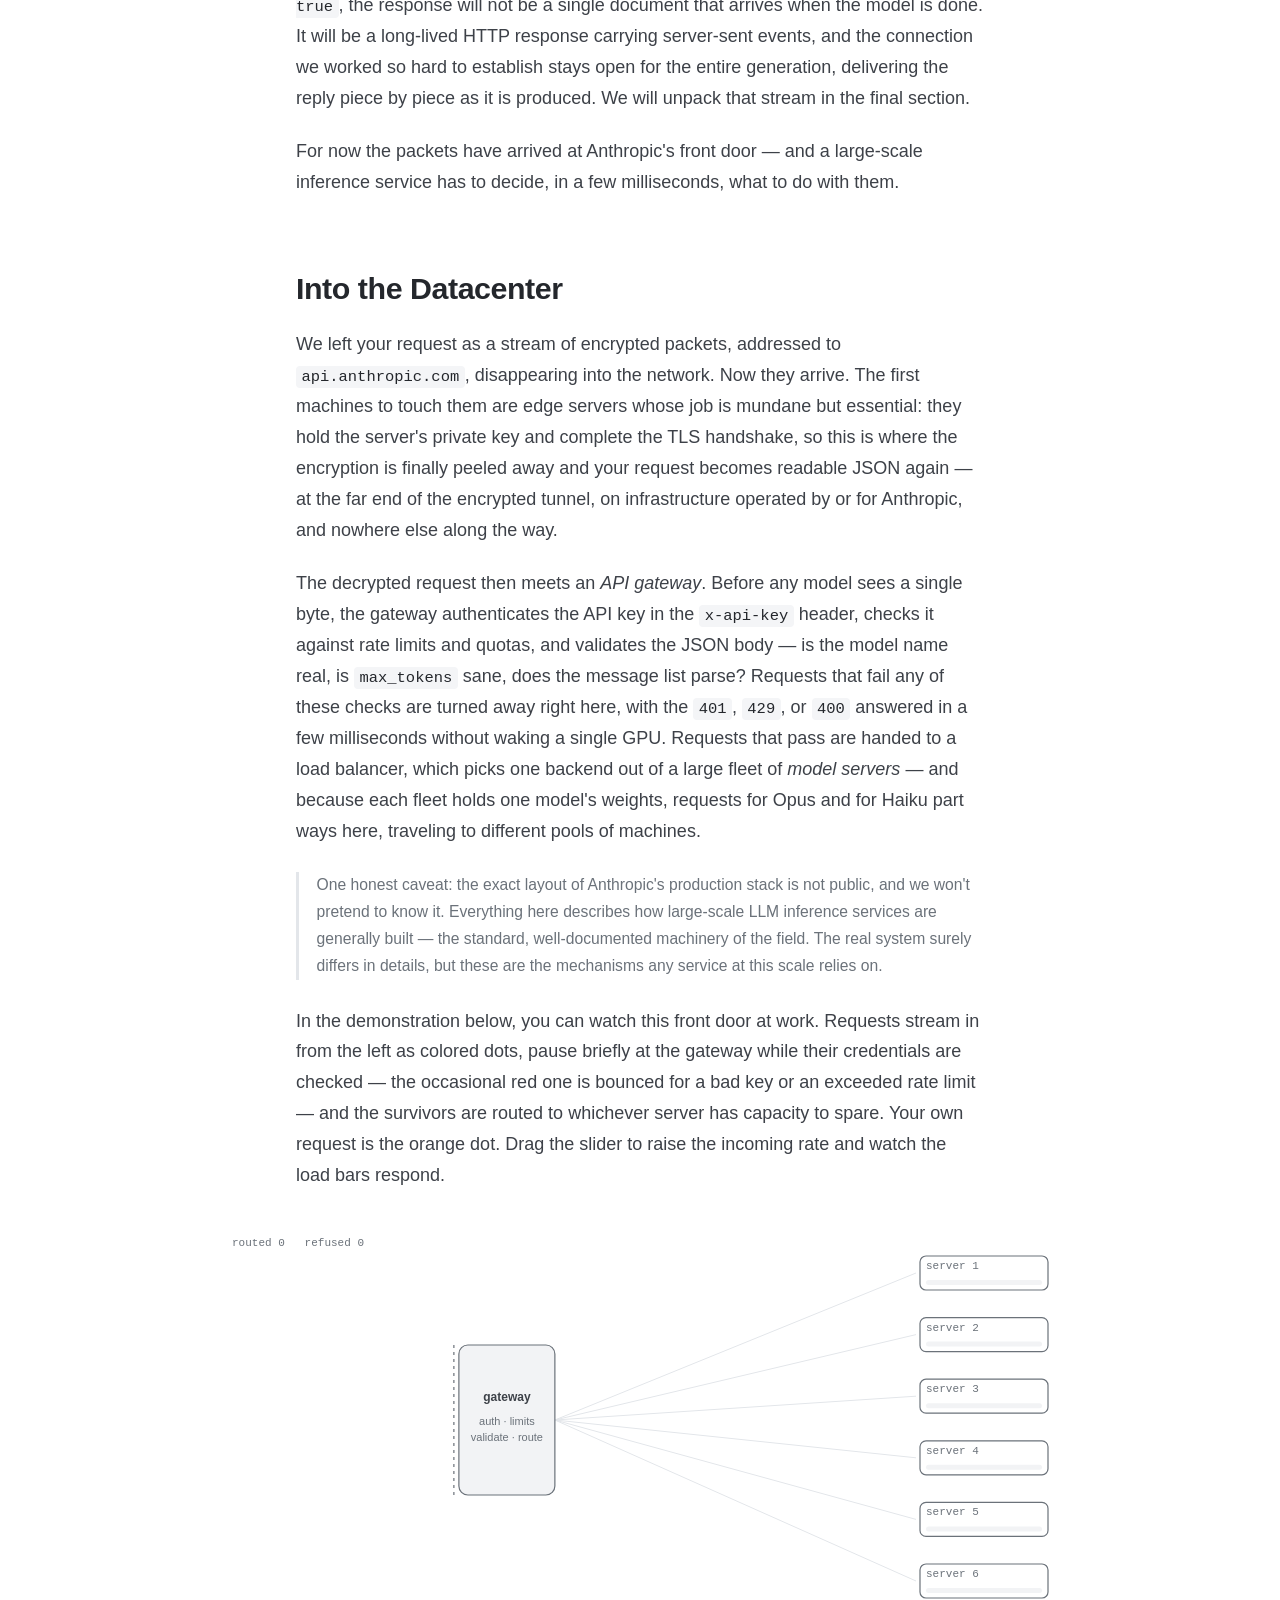
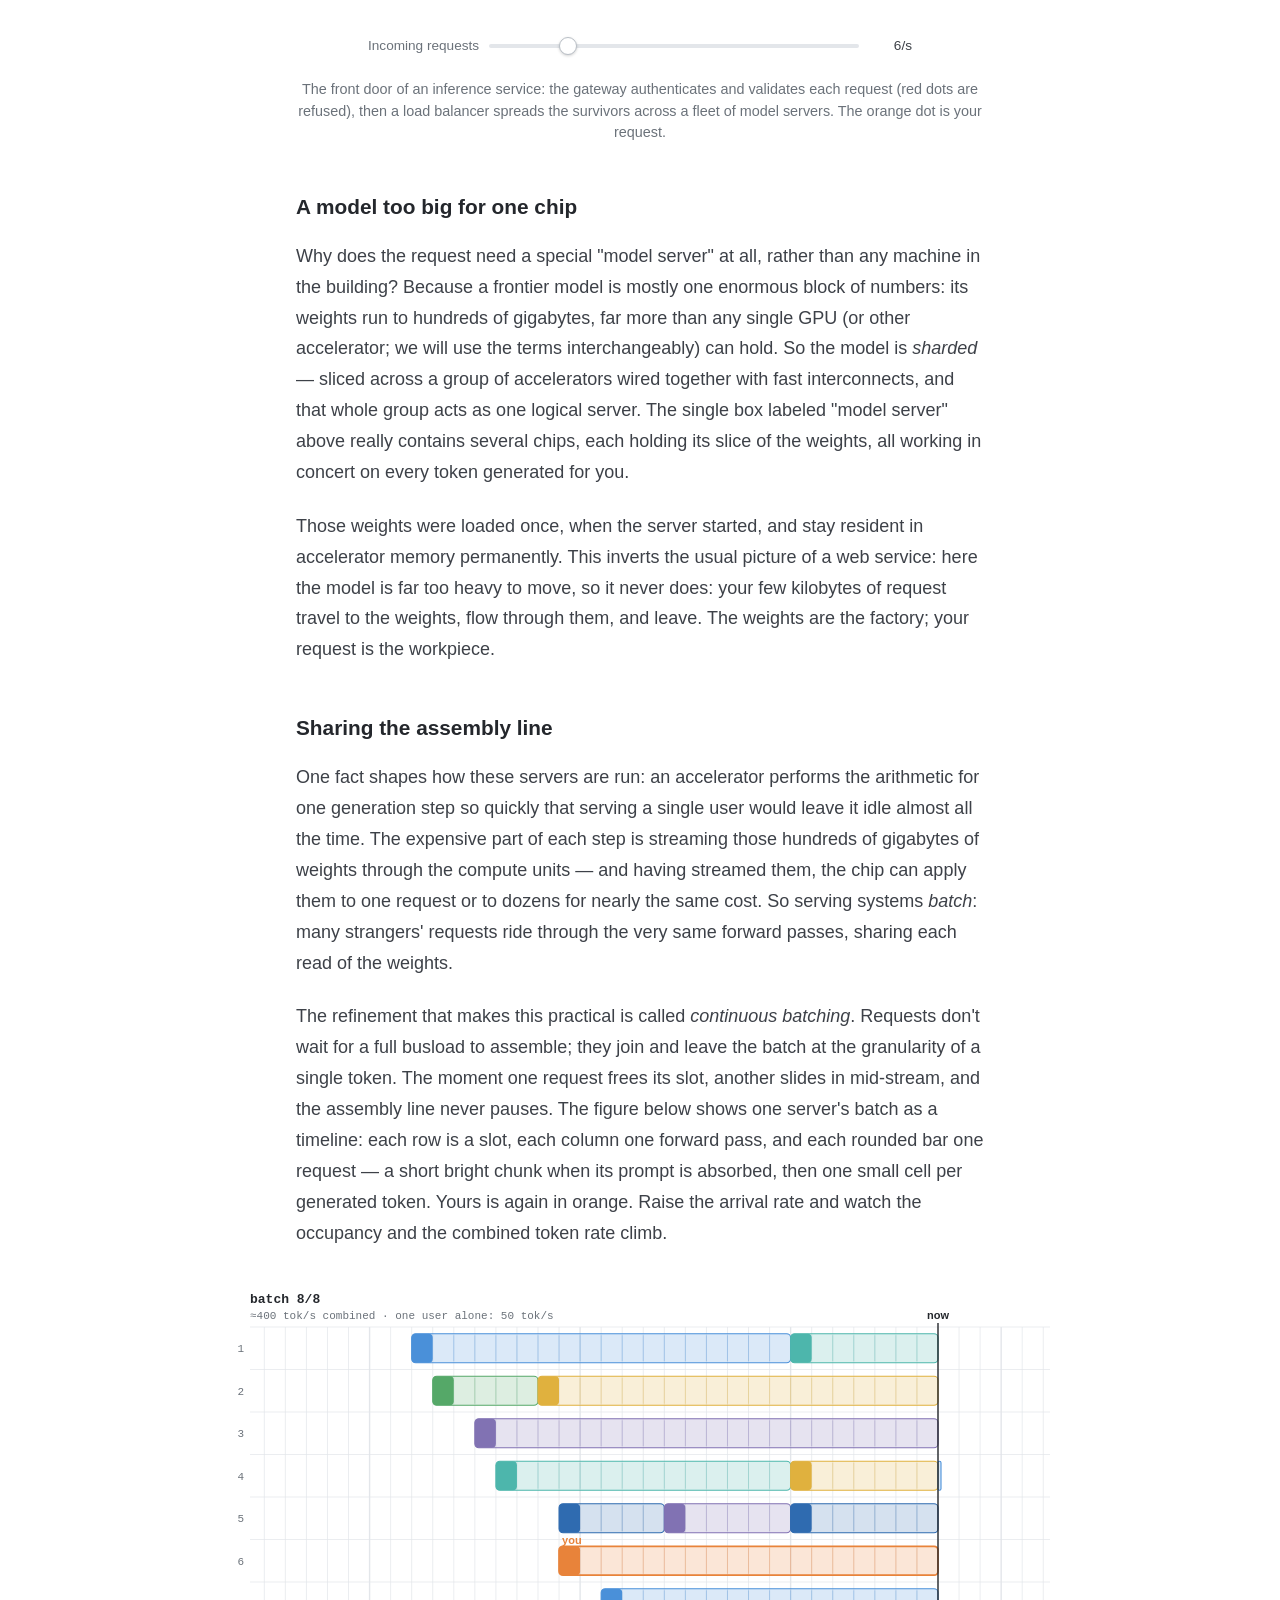
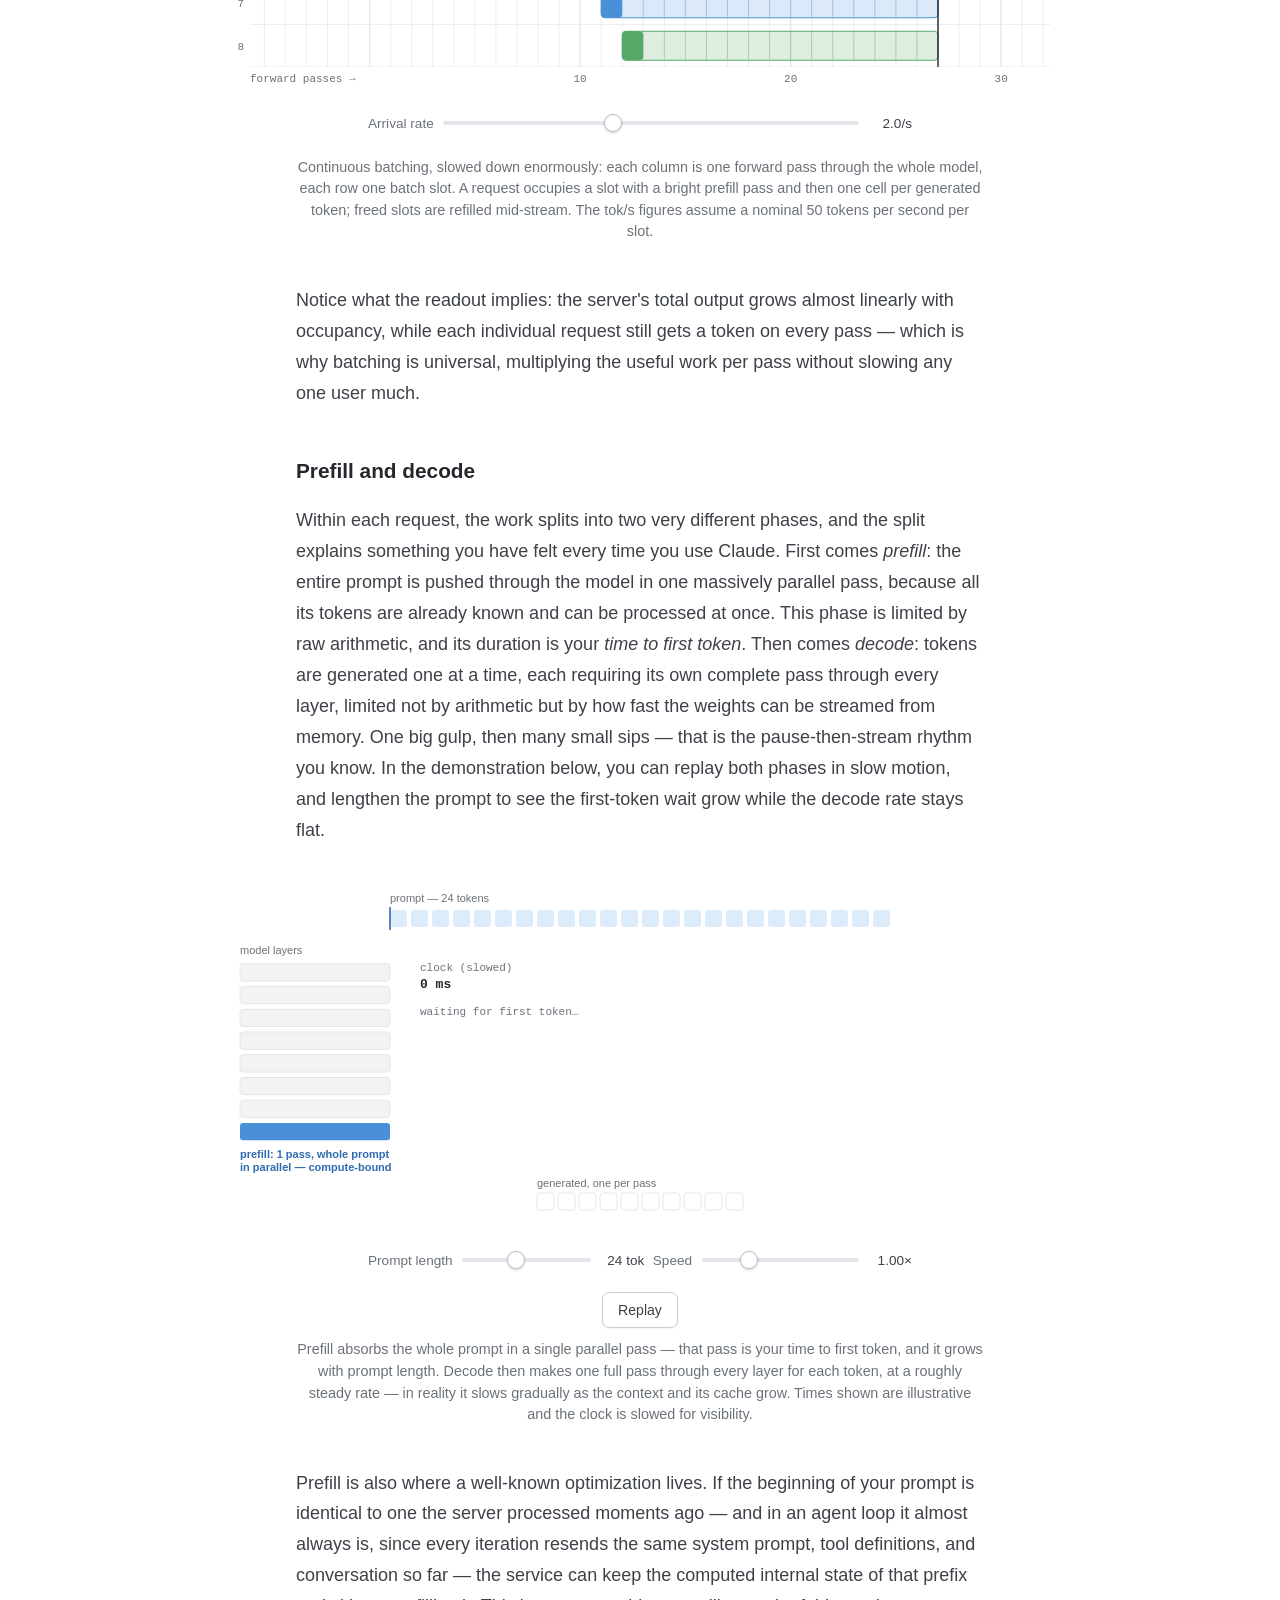
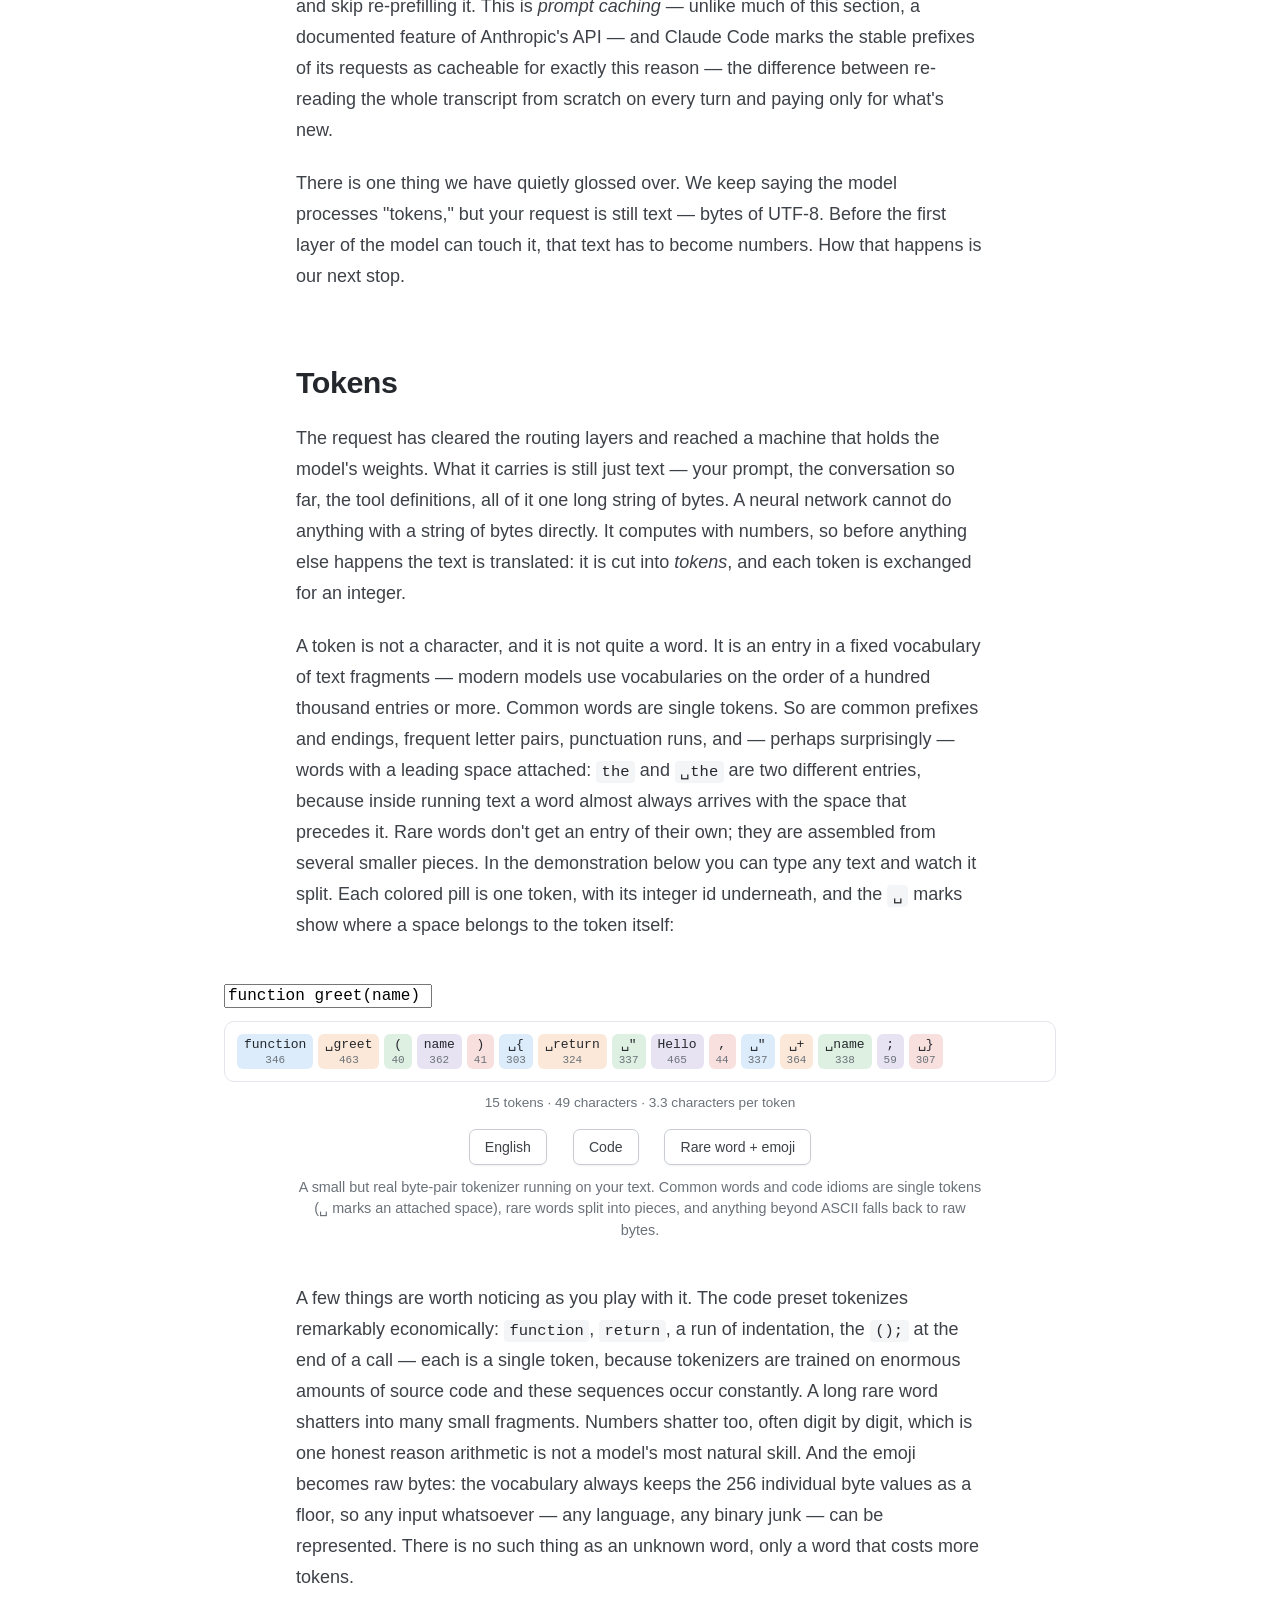
==== commit 49aba6cc: "Remediate critical review: a11y, accuracy, mobile, SEO across all sections Applies eight coordinated" ====
--- a/index.html
+++ b/index.html
@@ -3,16 +3,49 @@
 <head>
 <meta charset="utf-8">
 <meta name="viewport" content="width=device-width, initial-scale=1">
-<meta http-equiv="Content-Security-Policy" content="default-src 'self'; script-src 'self' https://static.cloudflareinsights.com; connect-src 'self' https://cloudflareinsights.com; img-src 'self' data:; form-action 'none'; base-uri 'none'">
+<meta name="color-scheme" content="light only">
+<meta http-equiv="Content-Security-Policy" content="default-src 'self'; script-src 'self' 'sha256-eS+iKHdn9iz20tV6ZNkma5nkExfCx6irGCzwLIIkHyo=' https://static.cloudflareinsights.com; connect-src 'self' https://cloudflareinsights.com; img-src 'self' data:; form-action 'none'; base-uri 'none'">
 <title>How the Sausage Gets Made — Inside a Claude Code Session</title>
 <meta name="description" content="An interactive explainer of everything that happens when you talk to Claude Code — from your terminal, across the wire, into a datacenter, and through a neural network, one token at a time.">
 <meta name="google-site-verification" content="McavMBsgOOjcxfS5MPDi8FYISNo1kBuMFVGN3m3-99Q" />
 <link rel="canonical" href="https://alapidas.github.io/llm-sausage/">
+<meta property="og:type" content="article">
+<meta property="og:site_name" content="How the Sausage Gets Made">
+<meta property="og:title" content="How the Sausage Gets Made — Inside a Claude Code Session">
+<meta property="og:description" content="An interactive explainer of everything that happens when you talk to Claude Code — from your terminal, across the wire, into a datacenter, and through a neural network, one token at a time.">
+<meta property="og:url" content="https://alapidas.github.io/llm-sausage/">
+<meta property="og:image" content="https://alapidas.github.io/llm-sausage/og.png">
+<meta property="og:image:type" content="image/png">
+<meta property="og:image:width" content="1200">
+<meta property="og:image:height" content="630">
+<meta property="og:image:alt" content="How the Sausage Gets Made — an interactive explainer of what happens when you talk to Claude Code.">
+<meta name="twitter:card" content="summary_large_image">
+<meta name="twitter:title" content="How the Sausage Gets Made — Inside a Claude Code Session">
+<meta name="twitter:description" content="An interactive explainer of everything that happens when you talk to Claude Code — from your terminal, across the wire, into a datacenter, and through a neural network, one token at a time.">
+<meta name="twitter:image" content="https://alapidas.github.io/llm-sausage/og.png">
 <link rel="stylesheet" href="css/style.css">
 <link rel="icon" href="data:image/svg+xml,<svg xmlns='http://www.w3.org/2000/svg' viewBox='0 0 100 100'><text y='.9em' font-size='90'>&#129386;</text></svg>">
+<link rel="icon" type="image/png" href="[data-uri]">
+<script type="application/ld+json">
+{
+  "@context": "https://schema.org",
+  "@type": "TechArticle",
+  "headline": "How the Sausage Gets Made — Inside a Claude Code Session",
+  "description": "An interactive explainer of everything that happens when you talk to Claude Code — from your terminal, across the wire, into a datacenter, and through a neural network, one token at a time.",
+  "author": {
+    "@type": "Person",
+    "name": "Andy Lapidas"
+  },
+  "url": "https://alapidas.github.io/llm-sausage/",
+  "image": "https://alapidas.github.io/llm-sausage/og.png",
+  "inLanguage": "en",
+  "datePublished": "2026-07-01"
+}
+</script>
 </head>
 <body>
-<article>
+<main>
+<article id="top">
 
 <header class="hero">
   <h1>How the Sausage Gets Made</h1>
@@ -36,29 +69,30 @@
 
   <p>It starts with a sentence. You open a terminal, run <code>claude</code>, and ask
   for something ordinary&nbsp;&mdash; fix the failing test, rename this function. You press
-  Enter, a spinner turns for a moment, and an answer streams back character by
-  character, as if someone on the other end were typing. It feels like a chat
+  Enter, a spinner turns, and an answer streams back character by
+  character, as if someone were typing. It feels like a chat
   window. It is nothing like a chat window. Between your keystroke and the first
   character of the reply, your sentence will be folded into a document hundreds of
   thousands of characters long, serialized into JSON, carried across the internet
   to a datacenter, sliced into tokens, pushed through layer after layer of matrix
-  arithmetic on GPUs, and turned back into text one small piece at a time. In this
-  article we will follow that one request the whole way there and back. We begin
-  on your own machine, where&nbsp;&mdash; before any AI is involved at all&nbsp;&mdash; a surprising
-  amount is already going on.</p>
+  arithmetic on GPUs, and turned back into text one small piece at a time. We will
+  follow that request the whole way there and back, beginning on your own
+  machine&nbsp;&mdash; where, before any AI is involved, a surprising amount is already
+  going on.</p>
 
   <h3>A program drawing a picture of a prompt</h3>
 
   <p>The interface that greets you is not the terminal&rsquo;s own prompt. It is a
-  Node.js process that has taken over the window and is drawing a text-mode user
-  interface, somewhat the way a game draws frames. Ordinarily a terminal runs in
+  JavaScript program&nbsp;&mdash; installed via npm it runs on Node.js; the native
+  installer bundles its own runtime&nbsp;&mdash; that has taken over the window and is
+  drawing a text-mode user interface, somewhat the way a game draws frames. Ordinarily a terminal runs in
   what Unix calls <em>canonical mode</em>: the operating system collects your
   keystrokes into a line buffer, handles backspace for you, echoes each character
   to the screen, and only hands the finished line to the program when you press
   Enter. An interactive interface cannot work that way&nbsp;&mdash; it wants to react to
   every keystroke, offer completions, move a selection with the arrow keys. So
   Claude Code switches the terminal into <em>raw mode</em>. From then on every key
-  you press is delivered to the Node process immediately, as one or a few raw
+  you press is delivered to the CLI process immediately, as one or a few raw
   bytes on standard input, and nothing is echoed automatically. If the program did
   nothing, your typing would be invisible.</p>
 
@@ -72,9 +106,8 @@
   times a second, through the same output channel your shell uses to print the
   results of <code>ls</code>. In the demonstration below, a request types itself into a
   miniature terminal, and the lane underneath tracks each keystroke: the key
-  event, the raw byte handed to the Node process, and a running count of screen
-  redraws. Watch the counter keep climbing after Enter&nbsp;&mdash; even the idle spinner is
-  repaint after repaint.</p>
+  event, the raw byte handed to the CLI process, and a running count of screen
+  redraws.</p>
 
   <div class="figure" id="fig-terminal"></div>
 
@@ -89,7 +122,7 @@
   behave&nbsp;&mdash; how to format answers, when to ask before acting, how to use tools.
   Then the <em>tool definitions</em>: every tool the model may request&nbsp;&mdash;
   <code>Bash</code>, <code>Read</code>, <code>Edit</code>, <code>Grep</code>, and more&nbsp;&mdash; each described as a
-  JSON schema, its parameters and their types spelled out in full. Then project
+  JSON schema, its parameters spelled out in full. Then project
   memory: files such as <code>CLAUDE.md</code>, notes about how this codebase works.
   Then the entire conversation so far: every message, every reply, and every tool
   result&nbsp;&mdash; file contents, command output, search matches&nbsp;&mdash; accumulated over the
@@ -101,7 +134,7 @@
   properly in a later section. Drag the slider to extend the conversation, and
   hover over or touch each segment to see what it holds. Notice how quickly the
   history grows&nbsp;&mdash; each turn adds not only what was said but everything the tools
-  returned&nbsp;&mdash; and how comically thin the green sliver of your new message remains
+  returned&nbsp;&mdash; and how thin the green sliver of your new message remains
   throughout.</p>
 
   <div class="figure" id="fig-context-assembly"></div>
@@ -115,7 +148,7 @@
 
   <p>There is a second surprise hiding in that bar: the tool results. Where do
   they come from? The model itself cannot open your files, run your tests, or
-  execute anything at all. It receives text and produces text&nbsp;&mdash; that is the
+  execute anything. It receives text and produces text&nbsp;&mdash; that is the
   entirety of its powers. What makes Claude Code an <em>agent</em> is the program
   wrapped around the model. When the model wants to look at
   <code>auth.spec.ts</code>, it replies not with an answer but with a structured
@@ -129,8 +162,7 @@
   <p>In the animation below you can watch this loop turn. A single &ldquo;fix the
   failing test&rdquo; routinely fans out into half a dozen API calls before the model
   finally responds with plain prose instead of another tool request. How a
-  finished reply becomes an edit on your disk is a story for the final section;
-  for now it is enough to see the shape of the cycle.</p>
+  finished reply becomes an edit on your disk is a story for the final section.</p>
 
   <div class="figure" id="fig-agent-loop"></div>
 
@@ -152,7 +184,9 @@
 
   <p>By the end of the previous section the CLI had gathered everything the model needs to see and serialized it into a single JSON document. Now that document has to leave your machine. It leaves as one ordinary HTTPS <code>POST</code> to <code>https://api.anthropic.com/v1/messages</code> — the same endpoint every other program that talks to the Claude API uses. There is no private tunnel and no special protocol; it is a web request like the ones your browser makes all day, only with an unusually large body and, as we will see, an unusually long-lived response.</p>
 
-  <p>It is worth dwelling on what the body contains, because the API is stateless: the server keeps no memory of your conversation between calls. Everything the model will know arrives inside this one request. The <code>model</code> field names which model should answer. <code>max_tokens</code> caps how long the reply may grow — a stop condition, not a target. <code>system</code> carries the CLI's standing instructions. <code>messages</code> is the conversation itself, an array that strictly alternates between <code>user</code> and <code>assistant</code> turns; when the model previously asked to run a tool, the tool's output travels back embedded in the next user turn as a <code>tool_result</code> content block, so from the API's point of view even the output of a shell command is just something you said. <code>tools</code> lists every tool the model may request, each described by a JSON Schema so that legal arguments are precisely defined. And <code>stream</code> is set to <code>true</code> — we will come back to that. Alongside the body ride a few headers: <code>x-api-key</code> — or an OAuth bearer token, if you signed in with a subscription — proves who is asking, <code>anthropic-version</code> pins the API's behavior to a known date, and <code>content-type</code> declares the body to be JSON.</p>
+  <p>It is worth dwelling on what the body contains, because, as we saw in the previous section, the server keeps no memory between calls: everything the model will know arrives inside this one request. The <code>model</code> field names which model should answer. <code>max_tokens</code> caps how long the reply may grow — a stop condition, not a target. <code>system</code> carries the CLI's standing instructions. <code>messages</code> is the conversation itself, an array of <code>user</code> and <code>assistant</code> turns — in practice alternating strictly, since every tool result comes back as the next user turn: when the model previously asked to run a tool, its output travels back embedded in that user turn as a <code>tool_result</code> content block, so from the API's point of view even the output of a shell command is just something you said. <code>tools</code> lists every tool the model may request, each described by a JSON Schema so that legal arguments are precisely defined. And <code>stream</code> is set to <code>true</code> — we will come back to that.</p>
+
+  <p>Alongside the body ride a few headers: <code>x-api-key</code> — or an OAuth bearer token, if you signed in with a subscription — proves who is asking, <code>anthropic-version</code> pins the API's behavior to a known date, and <code>content-type</code> declares the body to be JSON.</p>
 
   <p>In the figure below you can hover over or tap each highlighted part of an abbreviated request to see what it is for. A real body from a working session would run to hundreds of kilobytes, so the long strings are elided here.</p>
 
@@ -186,11 +220,11 @@
 <section id="into-the-datacenter">
   <h2>Into the Datacenter</h2>
 
-  <p>We left your request as a stream of encrypted packets, addressed to <code>api.anthropic.com</code>, disappearing into the network. Now they arrive. The first machines to touch them are edge servers whose job is mundane but essential: they hold the private keys for the TLS session, so this is where the encryption is finally peeled away and your request becomes readable JSON again — inside Anthropic's infrastructure and nowhere else along the way.</p>
-
-  <p>The decrypted request then meets an <strong>API gateway</strong>. Before any model sees a single byte, the gateway authenticates the API key in the <code>x-api-key</code> header, checks it against rate limits and usage quotas, and validates the JSON body — is the model name real, is <code>max_tokens</code> sane, does the message list parse? Requests that fail any of these checks are turned away right here, with the <code>401</code> or <code>429</code> answered in a few milliseconds without waking a single accelerator. Requests that pass are handed to a load balancer, which picks one backend out of a large fleet of <strong>model servers</strong> — and because each fleet holds one model's weights, a request for Opus and a request for Haiku part ways at this point and travel to different pools of machines.</p>
-
-  <p class="note">One honest caveat before we go further: the exact layout of Anthropic's production stack is not public, and we won't pretend to know it. Everything in this section describes how large-scale LLM inference services are generally built — the standard, well-documented machinery of the field. The real system surely differs in details, but these are the mechanisms any service at this scale relies on.</p>
+  <p>We left your request as a stream of encrypted packets, addressed to <code>api.anthropic.com</code>, disappearing into the network. Now they arrive. The first machines to touch them are edge servers whose job is mundane but essential: they hold the server's private key and complete the TLS handshake, so this is where the encryption is finally peeled away and your request becomes readable JSON again — at the far end of the encrypted tunnel, on infrastructure operated by or for Anthropic, and nowhere else along the way.</p>
+
+  <p>The decrypted request then meets an <em>API gateway</em>. Before any model sees a single byte, the gateway authenticates the API key in the <code>x-api-key</code> header, checks it against rate limits and quotas, and validates the JSON body — is the model name real, is <code>max_tokens</code> sane, does the message list parse? Requests that fail any of these checks are turned away right here, with the <code>401</code>, <code>429</code>, or <code>400</code> answered in a few milliseconds without waking a single GPU. Requests that pass are handed to a load balancer, which picks one backend out of a large fleet of <em>model servers</em> — and because each fleet holds one model's weights, requests for Opus and for Haiku part ways here, traveling to different pools of machines.</p>
+
+  <p class="note">One honest caveat: the exact layout of Anthropic's production stack is not public, and we won't pretend to know it. Everything here describes how large-scale LLM inference services are generally built — the standard, well-documented machinery of the field. The real system surely differs in details, but these are the mechanisms any service at this scale relies on.</p>
 
   <p>In the demonstration below, you can watch this front door at work. Requests stream in from the left as colored dots, pause briefly at the gateway while their credentials are checked — the occasional red one is bounced for a bad key or an exceeded rate limit — and the survivors are routed to whichever server has capacity to spare. Your own request is the orange dot. Drag the slider to raise the incoming rate and watch the load bars respond.</p>
 
@@ -198,27 +232,27 @@
 
   <h3>A model too big for one chip</h3>
 
-  <p>Why does the request need a special "model server" at all, rather than any machine in the building? Because a frontier model is mostly one enormous block of numbers: its weights run to hundreds of gigabytes, far more than any single GPU or accelerator can hold. So the model is <strong>sharded</strong> — sliced across a group of accelerators wired together with very fast interconnects, and that whole group acts as one logical server. When we drew a single box labeled "model server" above, the box really contains several chips, each holding its slice of the weights, and every single token generated for you involves all of them working in concert.</p>
-
-  <p>Those weights were loaded once, when the server started, and they stay resident in accelerator memory permanently. This inverts the usual picture of a web service, where data is fetched to wherever the code runs. Here the model is far too heavy to move, so it never does: your few kilobytes of request travel to the weights, flow through them, and leave. The weights are the factory; your request is the workpiece.</p>
+  <p>Why does the request need a special "model server" at all, rather than any machine in the building? Because a frontier model is mostly one enormous block of numbers: its weights run to hundreds of gigabytes, far more than any single GPU (or other accelerator; we will use the terms interchangeably) can hold. So the model is <em>sharded</em> — sliced across a group of accelerators wired together with fast interconnects, and that whole group acts as one logical server. The single box labeled "model server" above really contains several chips, each holding its slice of the weights, all working in concert on every token generated for you.</p>
+
+  <p>Those weights were loaded once, when the server started, and stay resident in accelerator memory permanently. This inverts the usual picture of a web service: here the model is far too heavy to move, so it never does: your few kilobytes of request travel to the weights, flow through them, and leave. The weights are the factory; your request is the workpiece.</p>
 
   <h3>Sharing the assembly line</h3>
 
-  <p>Here is the fact that shapes everything about how these servers are run: an accelerator performs the arithmetic for one generation step so quickly that serving a single user would leave it idle almost all the time. The expensive part of each step is streaming those hundreds of gigabytes of weights through the compute units — and having streamed them, the chip can apply them to one request or to dozens for nearly the same cost. So serving systems <strong>batch</strong>: many strangers' requests ride through the very same forward passes, sharing each read of the weights.</p>
-
-  <p>The refinement that makes this practical is called <strong>continuous batching</strong>. Requests don't wait for a full busload to assemble; they join and leave the batch at the granularity of a single token. The moment one request finishes and frees its slot, another slides in mid-stream, and the assembly line never pauses. The figure below shows one server's batch as a timeline: each row is a slot, each column one forward pass, and each rounded bar one request — a short bright chunk when its prompt is absorbed, then one small cell per generated token. Yours is again in orange. Raise the arrival rate and watch the occupancy and the combined token rate climb.</p>
+  <p>One fact shapes how these servers are run: an accelerator performs the arithmetic for one generation step so quickly that serving a single user would leave it idle almost all the time. The expensive part of each step is streaming those hundreds of gigabytes of weights through the compute units — and having streamed them, the chip can apply them to one request or to dozens for nearly the same cost. So serving systems <em>batch</em>: many strangers' requests ride through the very same forward passes, sharing each read of the weights.</p>
+
+  <p>The refinement that makes this practical is called <em>continuous batching</em>. Requests don't wait for a full busload to assemble; they join and leave the batch at the granularity of a single token. The moment one request frees its slot, another slides in mid-stream, and the assembly line never pauses. The figure below shows one server's batch as a timeline: each row is a slot, each column one forward pass, and each rounded bar one request — a short bright chunk when its prompt is absorbed, then one small cell per generated token. Yours is again in orange. Raise the arrival rate and watch the occupancy and the combined token rate climb.</p>
 
   <div class="figure" id="fig-batching"></div>
 
-  <p>Notice what the readout implies: the server's total output grows almost linearly with occupancy, while each individual request still gets a token on every pass. This is why batching is universal — it multiplies the useful work per pass without slowing any one user down much. You have almost certainly never noticed the strangers sharing your forward passes, and that is the point.</p>
+  <p>Notice what the readout implies: the server's total output grows almost linearly with occupancy, while each individual request still gets a token on every pass — which is why batching is universal, multiplying the useful work per pass without slowing any one user much.</p>
 
   <h3>Prefill and decode</h3>
 
-  <p>Within each request, the work splits into two very different phases, and the split explains something you have felt every time you use Claude. First comes <strong>prefill</strong>: the entire prompt — every token of it — is pushed through the model in one massively parallel pass, because all the prompt's tokens are already known and can be processed at once. This phase is limited by raw arithmetic, and its duration is your <em>time to first token</em>. Then comes <strong>decode</strong>: tokens are generated one at a time, each requiring its own complete pass through every layer, each pass limited not by arithmetic but by how fast the weights can be streamed from memory. That per-pass time sets your tokens-per-second. One big gulp, then many small sips — that is the pause-then-stream rhythm you know. In the demonstration below, you can replay both phases in slow motion, and lengthen the prompt to see the first-token wait grow while the decode rate stays flat.</p>
+  <p>Within each request, the work splits into two very different phases, and the split explains something you have felt every time you use Claude. First comes <em>prefill</em>: the entire prompt is pushed through the model in one massively parallel pass, because all its tokens are already known and can be processed at once. This phase is limited by raw arithmetic, and its duration is your <em>time to first token</em>. Then comes <em>decode</em>: tokens are generated one at a time, each requiring its own complete pass through every layer, limited not by arithmetic but by how fast the weights can be streamed from memory. One big gulp, then many small sips — that is the pause-then-stream rhythm you know. In the demonstration below, you can replay both phases in slow motion, and lengthen the prompt to see the first-token wait grow while the decode rate stays flat.</p>
 
   <div class="figure" id="fig-prefill-decode"></div>
 
-  <p>Prefill is also where a well-known optimization lives. If the beginning of your prompt is identical to one the server processed moments ago — and in an agent loop it almost always is, since every iteration resends the same system prompt, tool definitions, and conversation so far — the service can keep the computed internal state of that prefix and skip re-prefilling it. This is <strong>prompt caching</strong>, and it is not speculation: it is a documented feature of Anthropic's API, which is exactly why Claude Code marks the stable prefixes of its requests as cacheable. It is the difference between an agent loop that re-reads the whole transcript from scratch on every turn and one that only pays for what's new.</p>
+  <p>Prefill is also where a well-known optimization lives. If the beginning of your prompt is identical to one the server processed moments ago — and in an agent loop it almost always is, since every iteration resends the same system prompt, tool definitions, and conversation so far — the service can keep the computed internal state of that prefix and skip re-prefilling it. This is <em>prompt caching</em> — unlike much of this section, a documented feature of Anthropic's API — and Claude Code marks the stable prefixes of its requests as cacheable for exactly this reason — the difference between re-reading the whole transcript from scratch on every turn and paying only for what's new.</p>
 
   <p>There is one thing we have quietly glossed over. We keep saying the model processes "tokens," but your request is still text — bytes of UTF-8. Before the first layer of the model can touch it, that text has to become numbers. How that happens is our next stop.</p>
 </section>
@@ -256,45 +290,45 @@
 <section id="the-forward-pass">
   <h2>The Forward Pass</h2>
 
-  <p>Your prompt is now a stack of vectors — one per token, each a list of a few thousand numbers. What receives them is surprisingly repetitive in shape. A transformer is a tall pile of identical layers, typically some dozens of them, and every layer contains the same two sublayers. The first is <strong>attention</strong>, the only place where tokens exchange information with one another. The second is a small feed-forward network — an <strong>MLP</strong> — which transforms each token's vector on its own, paying no attention to its neighbors. That is essentially the entire architecture, applied over and over.</p>
-
-  <p>The way the layers connect matters as much as what they compute. Each token's vector flows upward through the stack along what is called the <strong>residual stream</strong>. A sublayer does not replace the vector; it reads it, computes a small correction, and adds that correction back in. The vector that leaves the top of the stack is the original embedding plus dozens of accumulated refinements — a running draft that gets annotated on every floor but never rewritten from scratch. In the figure below you can watch three tokens ride their residual streams through a small eight-layer stack; the slider chooses which token to follow, and as its vector passes each sublayer you can see the side branch that reads it and merges a contribution back in with a small addition:</p>
+  <p>Your prompt is now a stack of vectors — one per token, each a list of a few thousand numbers. What receives them is surprisingly repetitive. A transformer is a tall pile of identical layers, some dozens of them, and every layer holds the same two sublayers. The first is <em>attention</em>, the only place where tokens exchange information with one another. The second is a feed-forward network — an <em>MLP</em>, in fact the bulkier of the two — which transforms each token's vector on its own, ignoring its neighbors. That is essentially the whole architecture, applied over and over.</p>
+
+  <p>How the layers connect matters as much as what they compute. Each token's vector flows upward along the <em>residual stream</em>. A sublayer does not replace the vector; it reads it, computes a small correction, and adds that correction back in. The vector leaving the top is the original embedding plus dozens of accumulated refinements — a running draft, never rewritten from scratch. Below, three tokens ride their residual streams through a small eight-layer stack; the slider chooses which to follow, and you can watch each sublayer read its vector and merge a contribution back in:</p>
 
   <div class="figure" id="fig-residual"></div>
 
-  <p>Every token in your context makes this trip at the same time — the layers process all positions in parallel, a large part of why GPUs suit this work. And while the layers are identical in shape, each has its own learned weights, so each adds a different kind of refinement to the stream.</p>
+  <p>Every token makes this trip at once, all positions in parallel — a large part of why GPUs suit this work.</p>
 
   <h3>Attention</h3>
 
-  <p>Attention deserves a closer look, because it is where the reading actually happens. The mechanism is simpler than its reputation. From its current vector, each token computes three new vectors by multiplying against three learned matrices: a <strong>query</strong> — roughly, "here is what I am looking for" — a <strong>key</strong> — "here is what I contain" — and a <strong>value</strong> — "here is what I will hand over if asked." A token's query is compared against the key of every token before it, one dot product per pair. The scores pass through a softmax, which turns them into positive weights summing to one, and the token then pulls in a mixture of the other tokens' values in exactly those proportions — heavily from tokens whose keys matched its query, faintly from everyone else. That weighted mixture is the correction added to its residual stream.</p>
-
-  <p>Two details complete the picture. First, causality: a token may only attend backward, to positions that come before it, never forward — the future is masked out. Second, each layer runs many of these operations side by side, in separate <strong>heads</strong>, each with its own query, key, and value matrices, and each free to learn its own notion of what is relevant to what. In the demonstration below, hover over or tap any word of the sentence to see where it directs its attention under three hand-made heads, and use the buttons to switch between them:</p>
+  <p>Attention is where the reading happens, and the mechanism is simpler than its reputation. From its current vector, each token computes three new vectors against three learned matrices: a <em>query</em> — "here is what I am looking for" — a <em>key</em> — "here is what I contain" — and a <em>value</em> — "here is what I will hand over if asked." A token's query is compared against the key of every token up to and including itself, one dot product per pair — a single number measuring how well the two vectors line up. Those scores pass through a softmax into positive weights summing to one, and the token pulls in a mixture of the others' values in those proportions — heavily where keys matched its query, faintly elsewhere. That mixture is the correction added to its residual stream.</p>
+
+  <p>Two details complete the picture. First, causality: a token may attend only to itself and to positions before it, never forward — the future is masked out. Second, each layer runs many of these operations side by side, in separate <em>heads</em>, each with its own query, key, and value matrices. In the demonstration below, hover over or tap any word to see where it directs its attention under three hand-made heads:</p>
 
   <div class="figure" id="fig-attention"></div>
 
-  <p>The weights in this figure are invented for illustration, but the patterns they imitate are routinely found in trained models: heads that simply attend to the previous word, heads that track grammatical structure, heads that resolve references. Notice what the coreference head does with "it" — most of its weight lands on "test". Nothing in the model knows what a pronoun is, and no rule about anaphora is written down anywhere; the behavior is just dot products between learned vectors that happened, during training, to make next-token prediction easier. Multiply this by dozens of heads and dozens of layers, and "reading your prompt" dissolves into these little vector comparisons repeated tens of thousands of times. When Claude Code appears to find the failing function in the file you pasted, no name is ever looked up — it is all this.</p>
+  <p>The weights here are invented, but the patterns they imitate are routinely found in trained models. Notice what the coreference head does with "it" — most of its weight lands on "test", yet the behavior is just dot products between learned vectors that happened, during training, to make next-token prediction easier.</p>
 
   <h3>One distribution</h3>
 
-  <p>At the top of the stack, one more multiplication. The final vector of the <em>last</em> token is projected against the <strong>unembedding</strong> — a matrix with one row per entry in the vocabulary — producing one score per token: the <strong>logits</strong>. A last softmax converts them into probabilities. It is worth pausing on the asymmetry here. A machine with billions of parameters has just run end to end across your whole context, and everything it bought is exactly one thing: a probability distribution over the next token. Not an answer, not a sentence. One distribution.</p>
-
-  <p>Something still has to turn that distribution into a choice. Always taking the single most likely token — greedy decoding — sounds sensible but produces stilted, repetitive text that easily falls into loops. Instead, the next token is <em>sampled</em> at random from the distribution, after reshaping it with a <strong>temperature</strong>: the logits are divided by <code>T</code> before the softmax. As <code>T</code> approaches zero the distribution sharpens toward the deterministic favorite; as it grows the distribution flattens toward noise. A companion trick, <strong>top-p</strong>, discards the long tail of barely-plausible tokens before sampling. The figure below runs the real softmax arithmetic on a set of hand-designed logits — drag the temperature slider to reshape the bars, then press Sample to watch a random draw land on the cumulative bar and pick the next token:</p>
+  <p>At the top of the stack, one more multiplication. The final vector of the <em>last</em> token is projected against the <em>unembedding</em> — a matrix with one row per vocabulary entry — producing one score per token: the <em>logits</em>. A last softmax converts them into probabilities. A machine with billions of parameters has just run end to end across your whole context, and all that work has produced exactly one thing: a probability distribution over the next token. Not an answer — one distribution.</p>
+
+  <p>Something must turn that distribution into a choice. Always taking the most likely token — greedy decoding — produces stilted, repetitive text that falls into loops. Instead, the next token is <em>sampled</em> from the distribution, after reshaping it with a <em>temperature</em>: the logits are divided by <code>T</code> before the softmax. As <code>T</code> approaches zero the distribution sharpens toward its favorite; as it grows it flattens toward noise. A companion trick, <em>top-p</em>, discards the long tail of barely-plausible tokens before sampling. Below, the figure runs real softmax arithmetic on hand-designed logits — drag the temperature slider to reshape the bars, then press Sample to watch the draw pick the next token:</p>
 
   <div class="figure" id="fig-sampling"></div>
 
-  <p>One token is chosen and appended to the sequence — and then the entire forward pass runs again on the slightly longer context to buy the next distribution. Every visible word of a model's reply is produced this way, one pass and one token at a time.</p>
+  <p>One token is chosen and appended — then the whole forward pass runs again on the longer context for the next distribution. Every visible word of a reply is produced this way, one token at a time.</p>
 
   <h3>The KV cache</h3>
 
-  <p>"Runs again" should worry you. To produce token <code>N + 1</code>, attention needs the keys and values of all <code>N</code> earlier tokens — and computed naively, every step would recompute all of them, even though they depend only on the unchanged prefix and come out identical every time. So they are computed once and kept: every token's keys and values, for every layer and head, are stored in accelerator memory as the <strong>KV cache</strong>. Each new step computes a query, key, and value only for the newest token, attends over the cached keys and values of everything before it, and appends its own K and V to the cache.</p>
-
-  <p>This one optimization shapes the economics of everything you feel as a user. The cache is large — for a big model, a few hundred kilobytes per token, so a long agent session's context runs to gigabytes — and it must be streamed out of memory on every single step, which is why generating tokens is limited by memory bandwidth rather than arithmetic, and why long contexts respond more slowly and cost more. It is also precisely the thing that prompt caching, which we met in the datacenter section, preserves between the calls of the agent loop: the conversation's keys and values stay warm so the next request need not rebuild them. In the figure below you can watch the cache grow one column per step — and flip the toggle to see what the naive world without it would recompute:</p>
+  <p>"Runs again" should worry you. To produce token <code>N + 1</code>, attention needs the keys and values of all <code>N</code> earlier tokens — and naively, every step would recompute them all, though they depend only on the unchanged prefix. So they are computed once and kept: every token's keys and values, for every layer and head, held in accelerator memory as the <em>KV cache</em>. Each step computes a query, key, and value for the newest token alone, attends over the cached rest, and appends its own K and V.</p>
+
+  <p>This one optimization shapes the economics you feel as a user. The cache is large — a few hundred kilobytes per token for a big model, so a long agent session runs to gigabytes — and on every step it must be streamed out of memory, along with the model's weights, which are far larger still. Moving all those bytes, not the arithmetic, is what limits generation speed, and the growing cache is why long contexts respond more slowly and cost more. It is also, in essence, what prompt caching — which we met in the datacenter section — preserves between calls of the agent loop: the prefix's computed state stays warm so the next request need not rebuild it. Below, watch the cache grow one column per step, and flip the toggle to see what the naive world would recompute:</p>
 
   <div class="figure" id="fig-kvcache"></div>
 
-  <p class="note">Production models refine this picture in ways we are skipping: grouped-query attention shares keys and values across heads to shrink the cache, mixture-of-experts layers route each token to a small subset of the MLP weights, and speculative decoding drafts several tokens cheaply and verifies them in a single pass. None of it changes the shape of the story told here.</p>
-
-  <p>Either way, at the end of the pass there now exists a token id that did not exist a moment ago — and it has to make its way back out of the datacenter to your terminal.</p>
+  <p class="note">Production models refine this picture in ways we are skipping: grouped-query attention shares keys and values across heads to shrink the cache, mixture-of-experts layers route each token to a subset of the MLP weights, and speculative decoding drafts several tokens cheaply and verifies them in one pass. We are also skipping how the model knows token order: position information is mixed into the queries and keys — in modern models by rotating them as a function of position, a scheme called RoPE — which is what lets a head prefer "the previous token" at all. None of it changes the shape of the story here.</p>
+
+  <p>However the details fall, at the end of the pass there now exists a token id that did not exist a moment ago — and it has to make its way back out of the datacenter to your terminal.</p>
 </section>
 
 <section id="the-way-back">
@@ -308,7 +342,7 @@
 data: {"type":"content_block_delta","index":0,
        "delta":{"type":"text_delta","text":"Fix"}}</code></pre>
 
-  <p>When a block ends, a <code>content_block_stop</code> follows, then a <code>message_delta</code> with the <code>stop_reason</code> and the final token counts, and finally <code>message_stop</code>. The typewriter effect you see in the terminal is not an animation that some frontend engineer tuned to feel pleasant. It is the actual cadence of generation reaching you: each delta exists because, tens of milliseconds ago, one more decode iteration completed in a datacenter, and the result was shipped to you before the next one was even sampled. In the demonstration below, you can watch the event frames come down the wire on the left while Claude Code, on the right, accumulates their fragments into visible text. The slider changes the pace, and the button replays the stream from the top.</p>
+  <p>When a block ends, a <code>content_block_stop</code> follows, then a <code>message_delta</code> with the <code>stop_reason</code> and the final token counts, and finally <code>message_stop</code>. The typewriter effect you see in the terminal is not an animation that some frontend engineer tuned to feel pleasant. It is the actual cadence of generation reaching you: each delta exists because, tens of milliseconds ago, one more decode iteration completed in a datacenter, and the result was shipped to you essentially as it was produced. In the demonstration below, you can watch the event frames come down the wire on the left while Claude Code, on the right, accumulates their fragments into visible text. The slider changes the pace, and the button replays the stream from the top.</p>
 
   <div class="figure" id="fig-sse"></div>
 
@@ -316,7 +350,7 @@
 
   <h3>Closing the loop</h3>
 
-  <p>Very often, though, the stream does not end in prose. Instead of a text block, the model opens a <code>content_block_start</code> of type <code>tool_use</code>, naming a tool — <code>Read</code>, say — and then streams the tool's JSON input in <code>input_json_delta</code> fragments. It is worth pausing on this: the arguments to the tool call are themselves generated token by token, a JSON string assembled through the same forward passes as any sentence, and streamed back with the same event grammar. The stream then closes with <code>stop_reason: "tool_use"</code>, and on the server, nothing further happens. The model holds no thread of execution, no pending callback. The CLI is now holding the ball.</p>
+  <p>Very often, though, the stream does not end in prose. Instead of a text block, the model opens a <code>content_block_start</code> of type <code>tool_use</code>, naming a tool — <code>Read</code>, say — and then streams the tool's JSON input in <code>input_json_delta</code> fragments. It is worth pausing on this: the arguments to the tool call are themselves generated token by token, a JSON string assembled through the same forward passes as any sentence, and streamed back with the same event grammar. The stream then closes with <code>stop_reason: "tool_use"</code>, and on the server, nothing further happens. The model holds no thread of execution, no pending callback. Whatever happens next is up to the CLI.</p>
 
   <p>What happens next happens entirely on your machine. Claude Code shows you the permission prompt; you press <code>y</code>; the CLI spawns a real process — opens the file, runs the command — against your actual disk. The model never touched it and never could; it only ever emitted text describing what it wanted. The CLI wraps the outcome in a <code>tool_result</code> block, appends it to the conversation, and sends the whole grown context off in a fresh <code>POST</code>. And with that, everything in this article happens again: the TLS handshake (skipped — the connection is still warm), the trip through the internet, the gateway, the batch, the prefill (mostly skipped — the unchanged prefix is a prompt-cache hit), the decode loop. Within one "turn" as you experience it, this round trip commonly repeats several times, sometimes dozens. The figure below plays through a realistic exchange as a sequence diagram — you, the CLI, and the API — with the calls and token counts adding up on the way.</p>
 
@@ -326,7 +360,7 @@
 
   <h3>The whole journey</h3>
 
-  <p>Let us total up one ordinary exchange — you ask Claude Code to fix a failing test, it reads a file, edits it, and reports back. That is three or four API calls. Across them, a few hundred thousand prompt tokens pass through prefill, the great majority resolved from cache. A few thousand tokens are generated, and each one of those — every word fragment that appears under your cursor — is the product of a complete pass through hundreds of billions of weights, spread across a team of accelerators working in lockstep. All of it, typically, inside a minute. The final figure below replays the whole journey end to end: out through the tunnel, across the internet, into the pod, and back as a stream of tokens — then a second, faster lap when a tool call sends the conversation around again.</p>
+  <p>Let us total up one ordinary exchange — you ask Claude Code to fix a failing test, it reads a file, edits it, and reports back. That is three or four API calls. Across them, on the order of a hundred thousand prompt tokens pass through prefill, the great majority resolved from cache. A few thousand tokens are generated, and each one of those — every word fragment that appears under your cursor — is the product of a complete pass through the model — Anthropic does not publish its size, but frontier models of this class are generally believed to run to hundreds of billions of weights — spread across a team of accelerators working in lockstep. All of it, typically, inside a minute. The final figure below replays the whole journey end to end: out through the tunnel, across the internet, into the pod, and back as a stream of tokens — then a second, faster lap when a tool call sends the conversation around again.</p>
 
   <div class="figure" id="fig-grand-tour"></div>
 
@@ -335,30 +369,32 @@
 
 <footer class="end">
   <p>Every figure on this page is a simplification — real systems have more layers, more caches, and more failure handling than any diagram can hold. But the shape of the machinery is faithful: a terminal, a JSON document, a fleet of GPUs, and a model predicting one token at a time, in a loop.</p>
-  <p>Built with Claude Code, in the spirit of Bartosz Ciechanowski's <a href="https://ciechanow.ski/">wonderful interactive articles</a>. All graphics are hand-drawn canvas — no libraries, no trackers, no build step worth mentioning.</p>
+  <p>Built with Claude Code, in the spirit of Bartosz Ciechanowski's <a href="https://ciechanow.ski/">wonderful interactive articles</a>. Every figure is hand-built — plain canvas and DOM, no libraries, no build step worth mentioning. A cookie-less Cloudflare beacon counts visits; nothing else is tracked.</p>
+  <p class="back-to-top"><a href="#top">Back to top ↑</a></p>
 </footer>
 
 </article>
-<script src="js/main.js"></script>
-<script src="js/fig-agent-loop.js"></script>
-<script src="js/fig-attention.js"></script>
-<script src="js/fig-batching.js"></script>
-<script src="js/fig-bpe-merge.js"></script>
-<script src="js/fig-context-assembly.js"></script>
-<script src="js/fig-embedding.js"></script>
-<script src="js/fig-grand-tour.js"></script>
-<script src="js/fig-journey.js"></script>
-<script src="js/fig-kvcache.js"></script>
-<script src="js/fig-loadbalancer.js"></script>
-<script src="js/fig-prefill-decode.js"></script>
-<script src="js/fig-request-json.js"></script>
-<script src="js/fig-residual.js"></script>
-<script src="js/fig-sampling.js"></script>
-<script src="js/fig-sse.js"></script>
-<script src="js/fig-terminal.js"></script>
-<script src="js/fig-tls.js"></script>
-<script src="js/fig-tokenizer.js"></script>
-<script src="js/fig-toolloop.js"></script>
+</main>
+<script defer src="js/main.js"></script>
+<script defer src="js/fig-agent-loop.js"></script>
+<script defer src="js/fig-attention.js"></script>
+<script defer src="js/fig-batching.js"></script>
+<script defer src="js/fig-bpe-merge.js"></script>
+<script defer src="js/fig-context-assembly.js"></script>
+<script defer src="js/fig-embedding.js"></script>
+<script defer src="js/fig-grand-tour.js"></script>
+<script defer src="js/fig-journey.js"></script>
+<script defer src="js/fig-kvcache.js"></script>
+<script defer src="js/fig-loadbalancer.js"></script>
+<script defer src="js/fig-prefill-decode.js"></script>
+<script defer src="js/fig-request-json.js"></script>
+<script defer src="js/fig-residual.js"></script>
+<script defer src="js/fig-sampling.js"></script>
+<script defer src="js/fig-sse.js"></script>
+<script defer src="js/fig-terminal.js"></script>
+<script defer src="js/fig-tls.js"></script>
+<script defer src="js/fig-tokenizer.js"></script>
+<script defer src="js/fig-toolloop.js"></script>
 <!-- Cloudflare Web Analytics --><script type="module" src="https://static.cloudflareinsights.com/beacon.min.js" data-cf-beacon='{"token": "9e61999cc5ae4f8298904804360d855a"}'></script><!-- End Cloudflare Web Analytics -->
 </body>
 </html>
--- a/css/style.css
+++ b/css/style.css
@@ -7,14 +7,17 @@
 :root {
   --ink: #3d4148;
   --ink-strong: #24272c;
-  --faint: #8b9198;
+  --faint: #6b727a;
   --grid: #e3e6ea;
   --bg: #ffffff;
   --blue: #4a90d9;
   --blue-dark: #2f6bb0;
   --orange: #e8833a;
+  --orange-dark: #b25e15;
   --green: #55a868;
+  --green-dark: #3f7d51;
   --red: #d1605e;
+  --red-dark: #b23b39;
   --purple: #8172b3;
   --yellow: #e0b13e;
   --teal: #4db6ac;
@@ -25,6 +28,8 @@
   --purple-soft: #e8e3f3;
   --gray-soft: #f2f3f5;
   --code-bg: #f4f5f7;
+  --border: #c9cdd3;      /* control/button borders */
+  --border-dark: #b9bfc6; /* slider thumb border */
   --measure: 43rem;      /* prose column */
   --measure-wide: 52rem; /* figure column */
 }
@@ -33,7 +38,10 @@
 
 html {
   -webkit-text-size-adjust: 100%;
-  scroll-behavior: smooth;
+}
+
+@media (prefers-reduced-motion: no-preference) {
+  html { scroll-behavior: smooth; }
 }
 
 body {
@@ -190,15 +198,22 @@
   max-width: var(--measure-wide);
   margin: 2.4rem auto 2.6rem;
   position: relative;
-  user-select: none;
-  -webkit-user-select: none;
+}
+
+/* Reserve height before canvas/controls/caption inject, to avoid layout shift. */
+.figure:empty {
+  aspect-ratio: 52 / 31;
 }
 
 .figure canvas {
   display: block;
   width: 100%;
   border-radius: 10px;
-  touch-action: none;
+  /* pan-y keeps vertical page scrolling working over tall canvases;
+     figure interactions are taps and DOM sliders, not vertical drags. */
+  touch-action: pan-y;
+  user-select: none;
+  -webkit-user-select: none;
 }
 
 .fig-caption {
@@ -208,6 +223,8 @@
   color: var(--faint);
   font-size: 0.9rem;
   line-height: 1.5;
+  user-select: text;
+  -webkit-user-select: text;
 }
 
 /* ---------------- controls ---------------- */
@@ -249,7 +266,7 @@
   -webkit-appearance: none;
   appearance: none;
   flex: 1;
-  height: 26px;
+  height: 44px; /* larger touch target; track stays 4px, thumb centered */
   background: transparent;
   margin: 0;
   cursor: pointer;
@@ -266,7 +283,7 @@
   width: 18px; height: 18px;
   border-radius: 50%;
   background: #fff;
-  border: 1.5px solid #b9bfc6;
+  border: 1.5px solid var(--border-dark);
   box-shadow: 0 1px 3px rgba(0,0,0,0.18);
   margin-top: -7px;
 }
@@ -278,11 +295,21 @@
 }
 
 input[type="range"]::-moz-range-thumb {
-  width: 16px; height: 16px;
+  width: 18px; height: 18px;
   border-radius: 50%;
   background: #fff;
-  border: 1.5px solid #b9bfc6;
+  border: 1.5px solid var(--border-dark);
   box-shadow: 0 1px 3px rgba(0,0,0,0.18);
+}
+
+/* Focus indicator for restyled ranges (appearance:none drops the native ring). */
+input[type="range"]:focus-visible::-webkit-slider-thumb {
+  outline: 2px solid var(--blue);
+  outline-offset: 2px;
+}
+input[type="range"]:focus-visible::-moz-range-thumb {
+  outline: 2px solid var(--blue);
+  outline-offset: 2px;
 }
 
 button.fig-btn {
@@ -290,7 +317,7 @@
   font-size: 0.88rem;
   color: var(--ink);
   background: #fff;
-  border: 1px solid #c9cdd3;
+  border: 1px solid var(--border);
   border-radius: 7px;
   padding: 0.32rem 0.95rem;
   cursor: pointer;
@@ -300,6 +327,7 @@
 button.fig-btn:hover { background: var(--gray-soft); }
 button.fig-btn:active { background: var(--grid); }
 button.fig-btn[disabled] { opacity: 0.45; cursor: default; }
+button.fig-btn:focus-visible { outline: 2px solid var(--blue); outline-offset: 2px; }
 
 label.fig-toggle {
   display: inline-flex;
@@ -310,18 +338,6 @@
   cursor: pointer;
 }
 
-.fig-input {
-  font: inherit;
-  font-size: 0.95rem;
-  padding: 0.45rem 0.7rem;
-  border: 1px solid #c9cdd3;
-  border-radius: 7px;
-  color: var(--ink-strong);
-  width: 100%;
-}
-
-.fig-input:focus { outline: 2px solid var(--blue-soft); border-color: var(--blue); }
-
 /* ---------------- footer ---------------- */
 
 footer.end {
@@ -340,3 +356,17 @@
   header.hero h1 { font-size: 1.9rem; }
   h2 { font-size: 1.5rem; margin-top: 3.2rem; }
 }
+
+/* Below 360px, trim article padding so the figure container keeps close to
+   the SPEC's 320px minimum instead of shrinking to ~280px. */
+@media (max-width: 360px) {
+  article { padding-left: 0.75rem; padding-right: 0.75rem; }
+}
+
+/* ---------------- print ---------------- */
+
+@media print {
+  .controls,
+  .fig-motion { display: none; }
+  .figure { break-inside: avoid; page-break-inside: avoid; }
+}
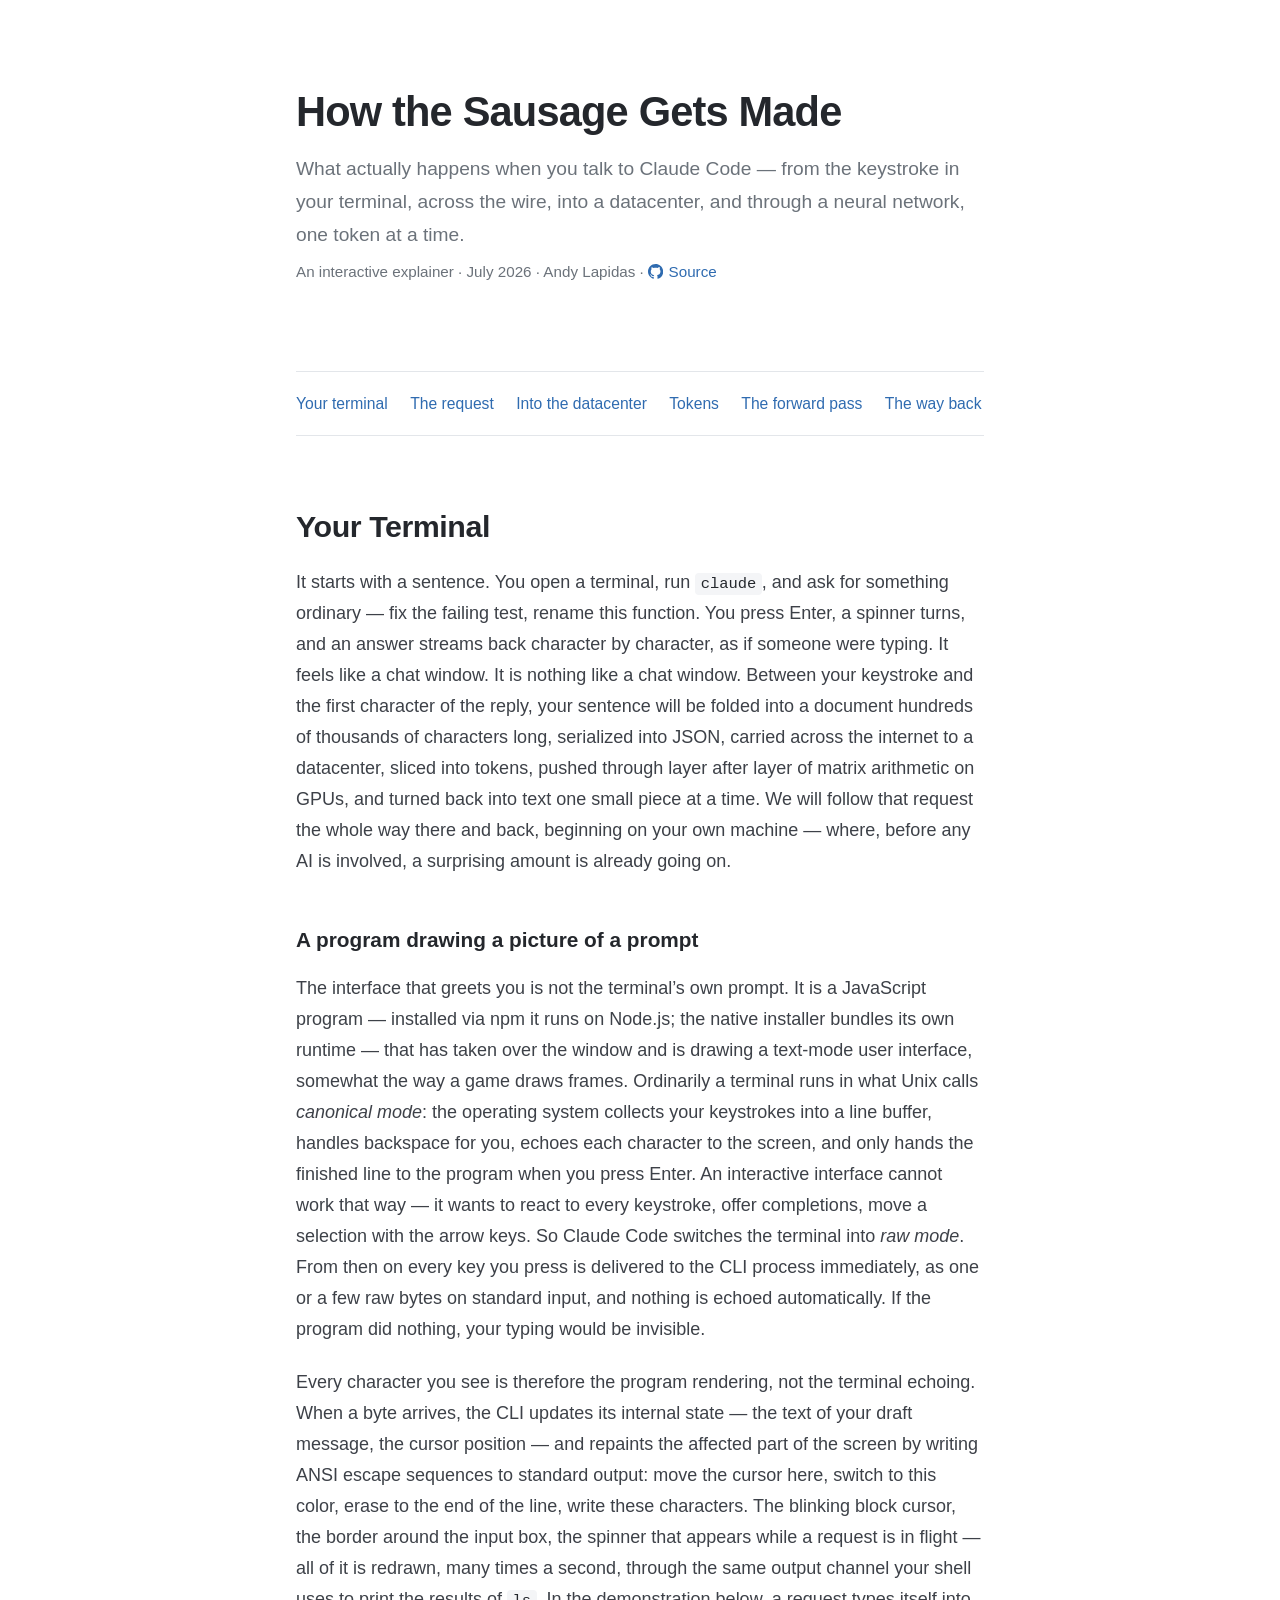
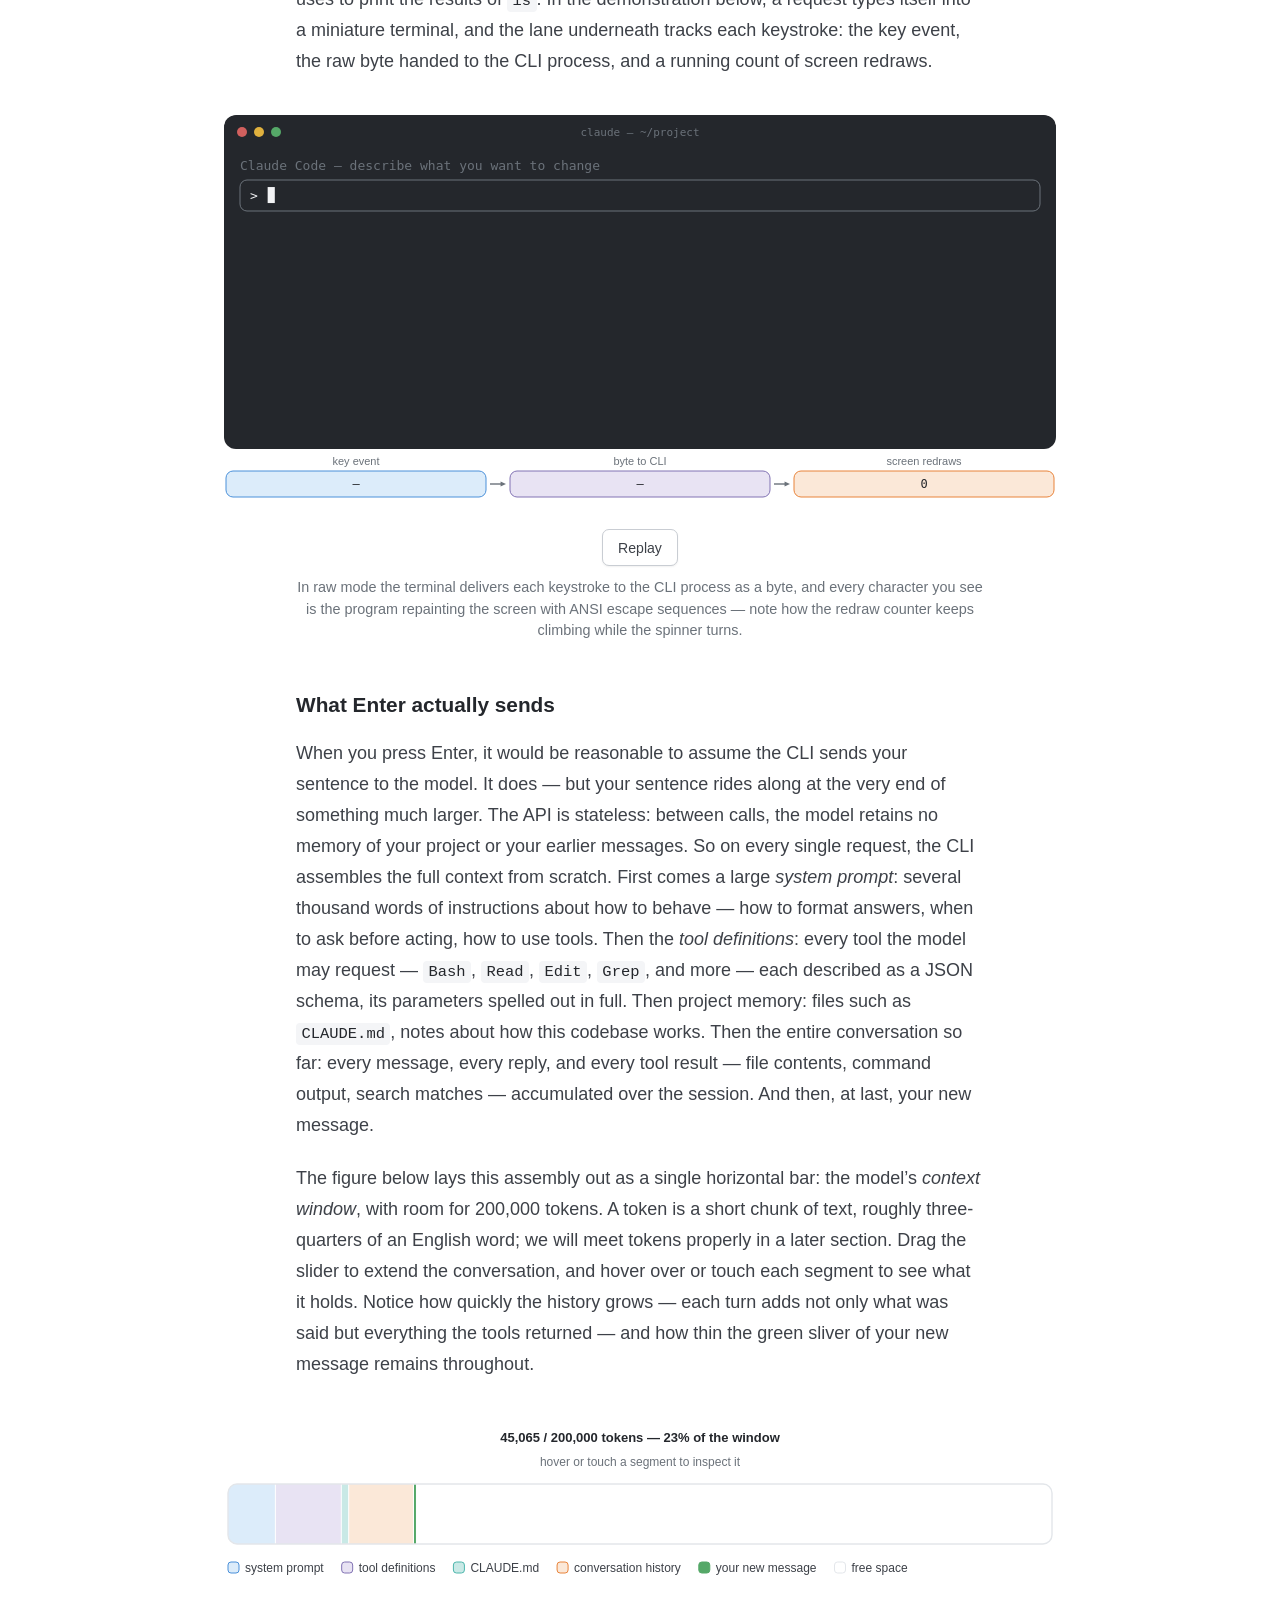
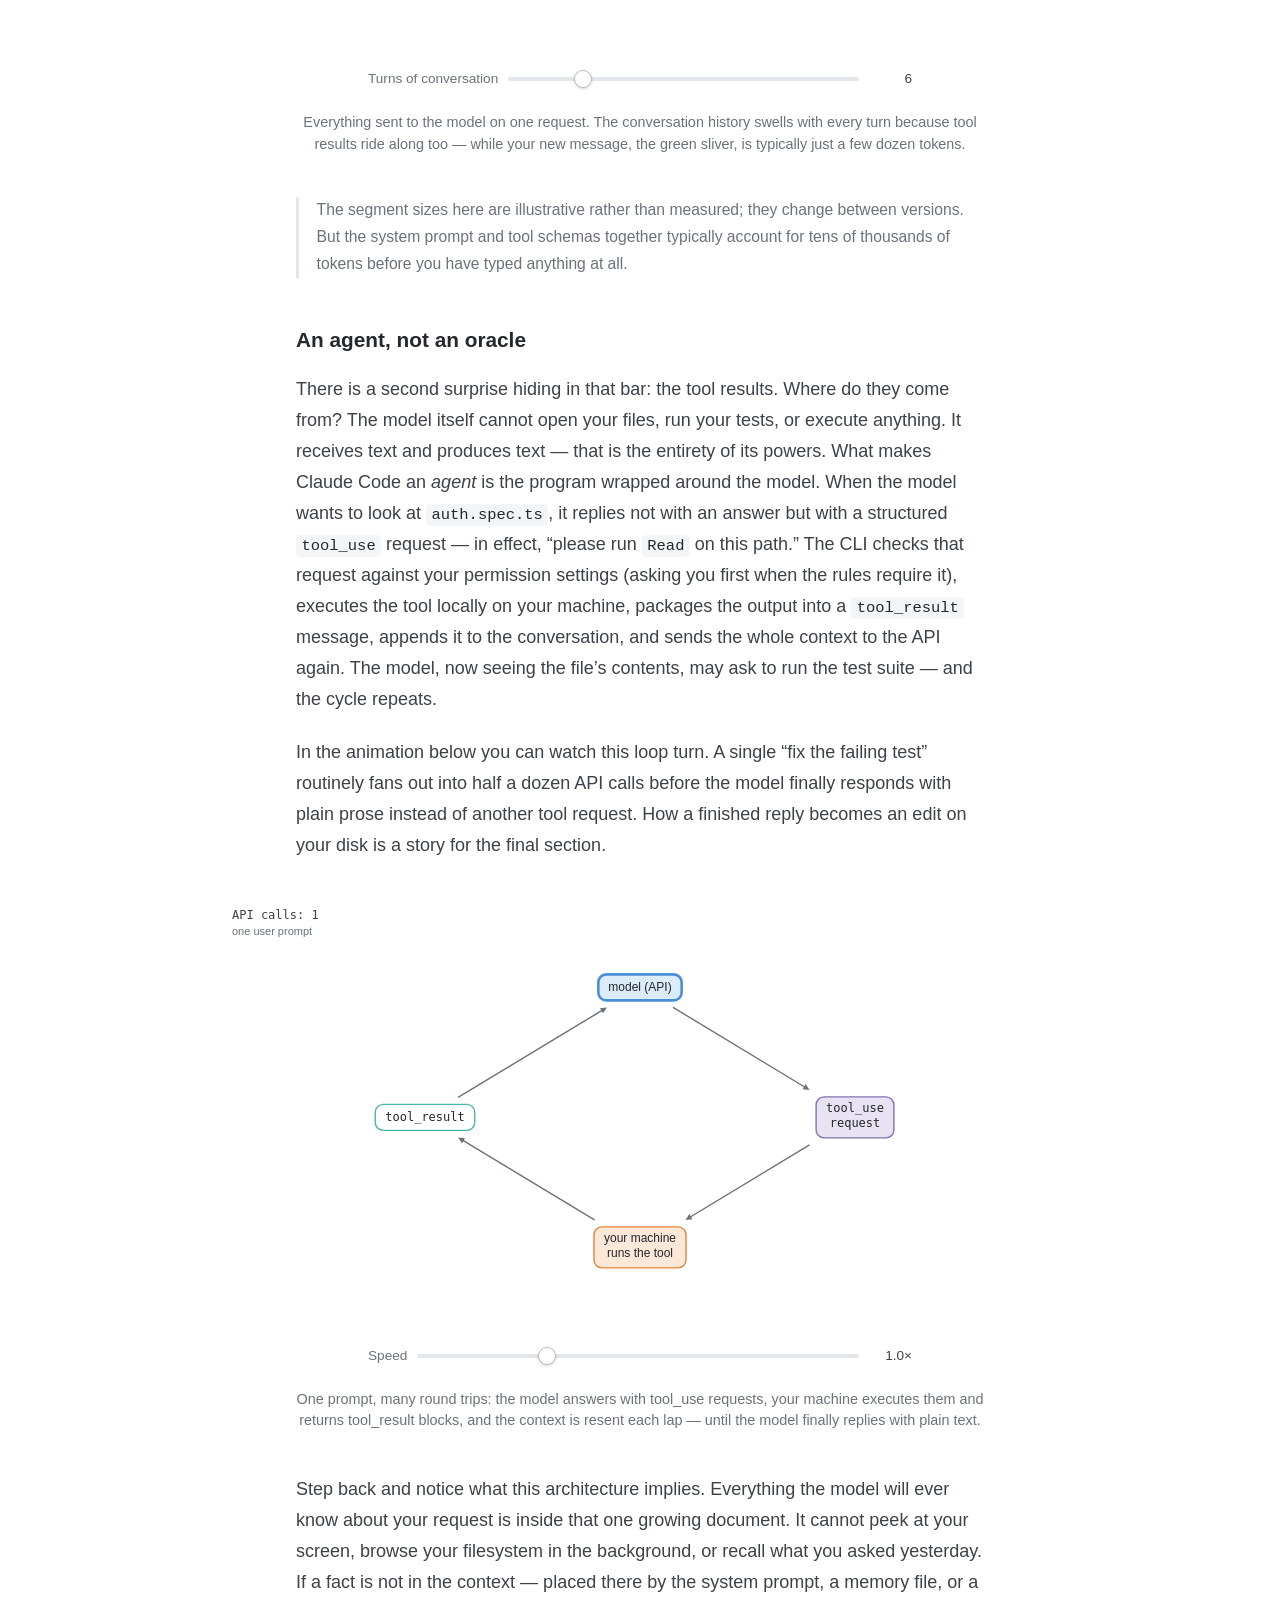
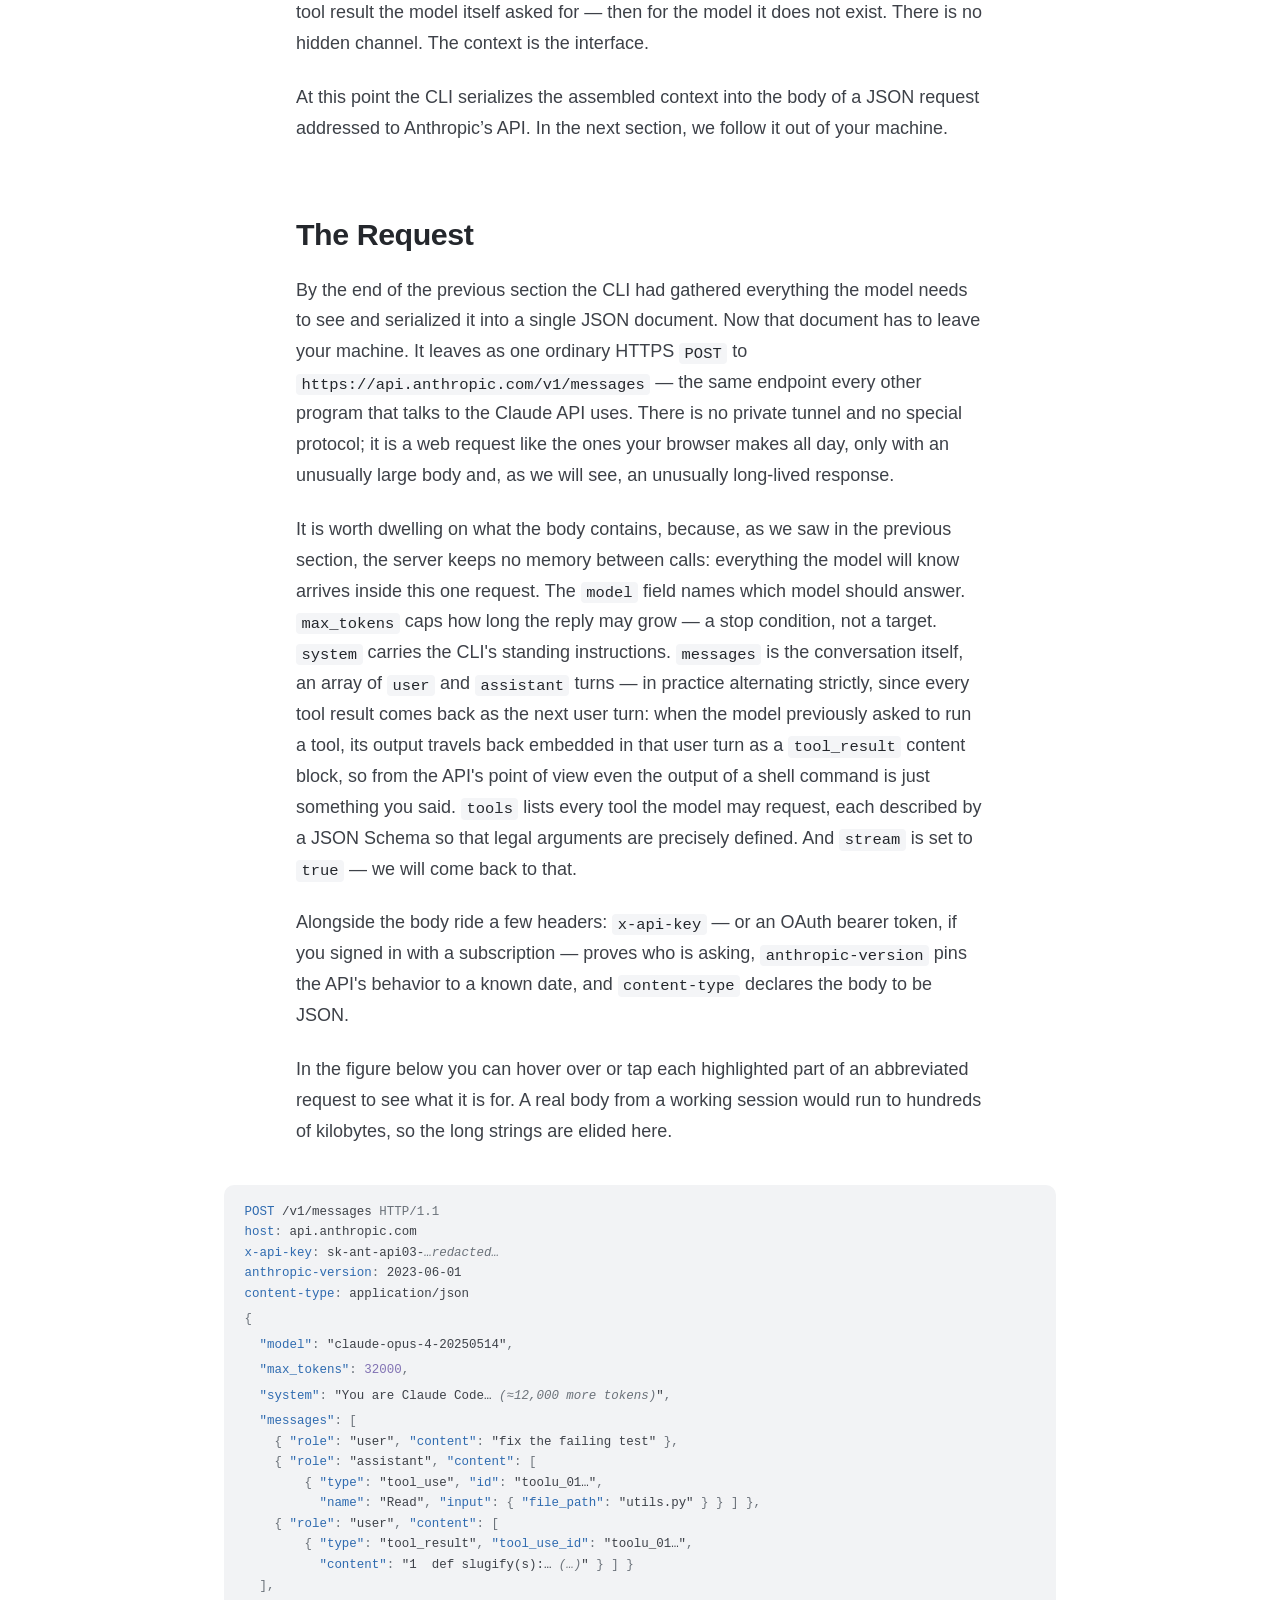
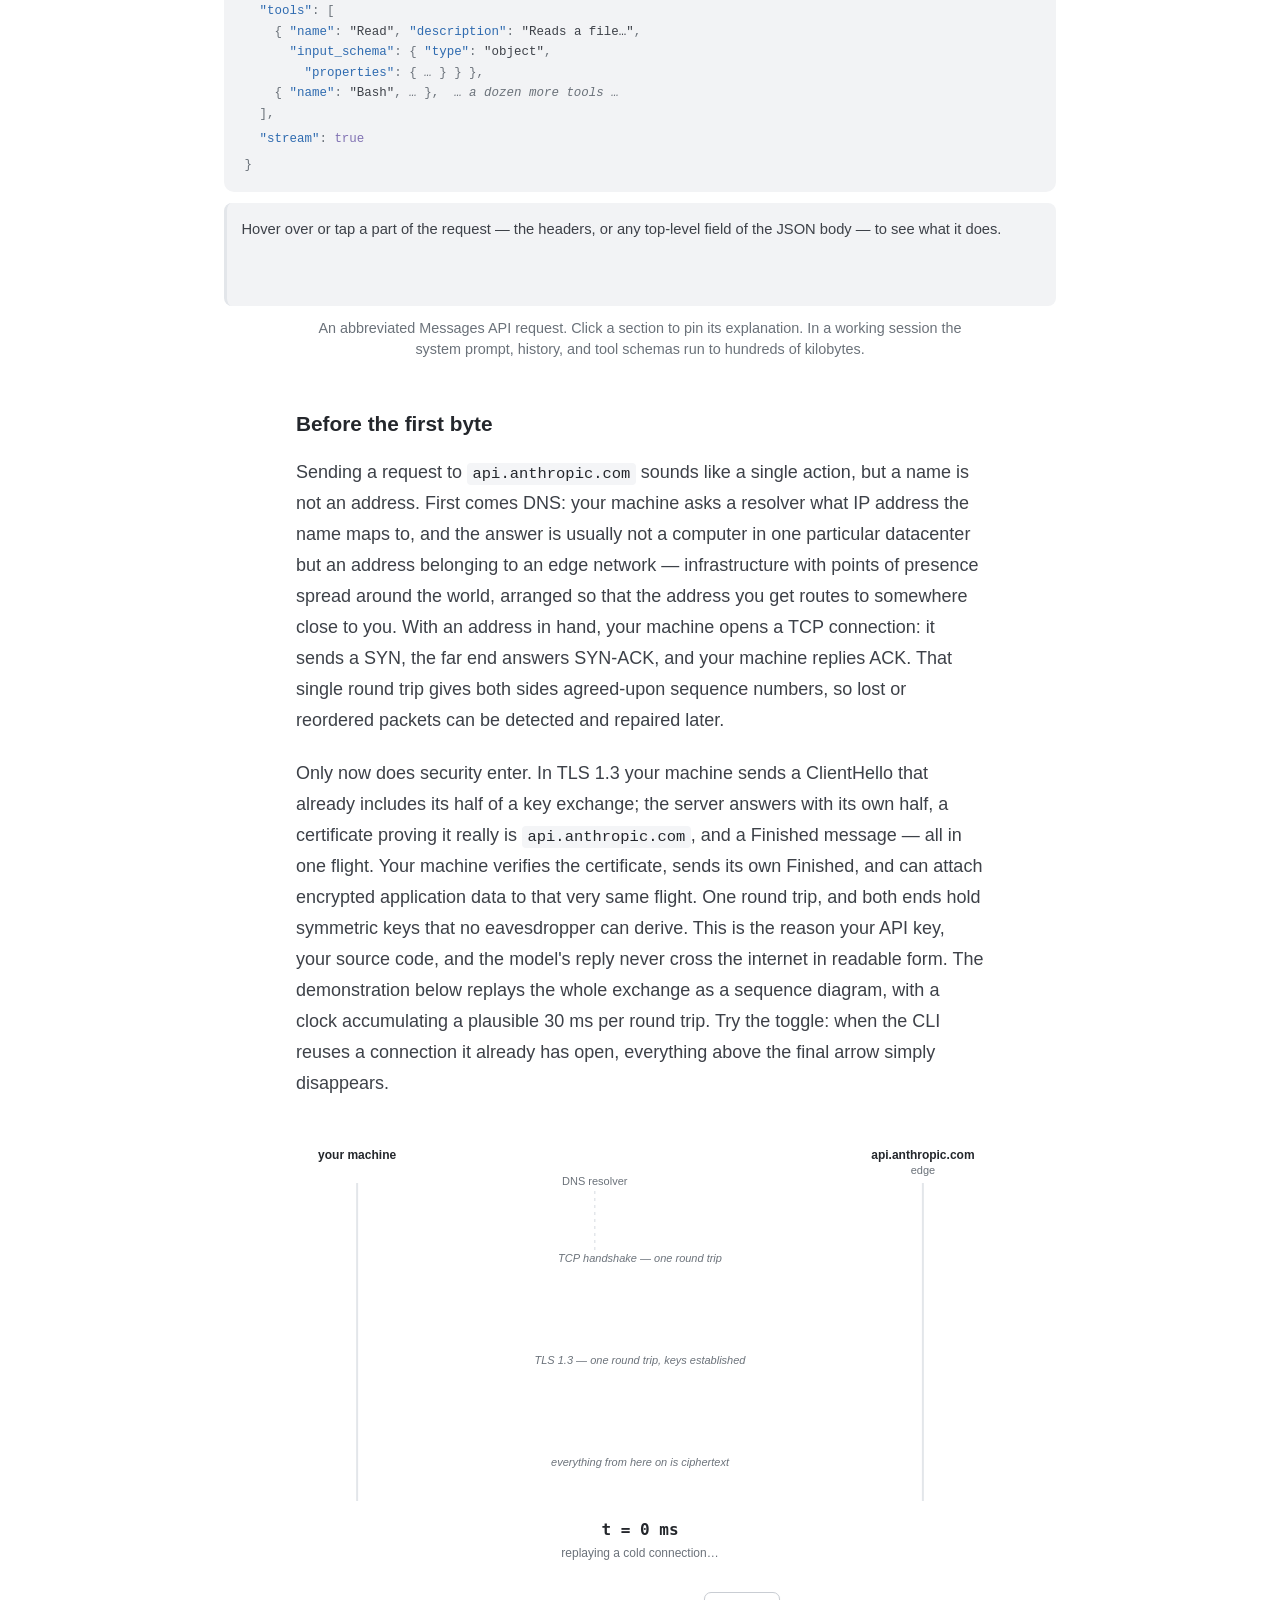
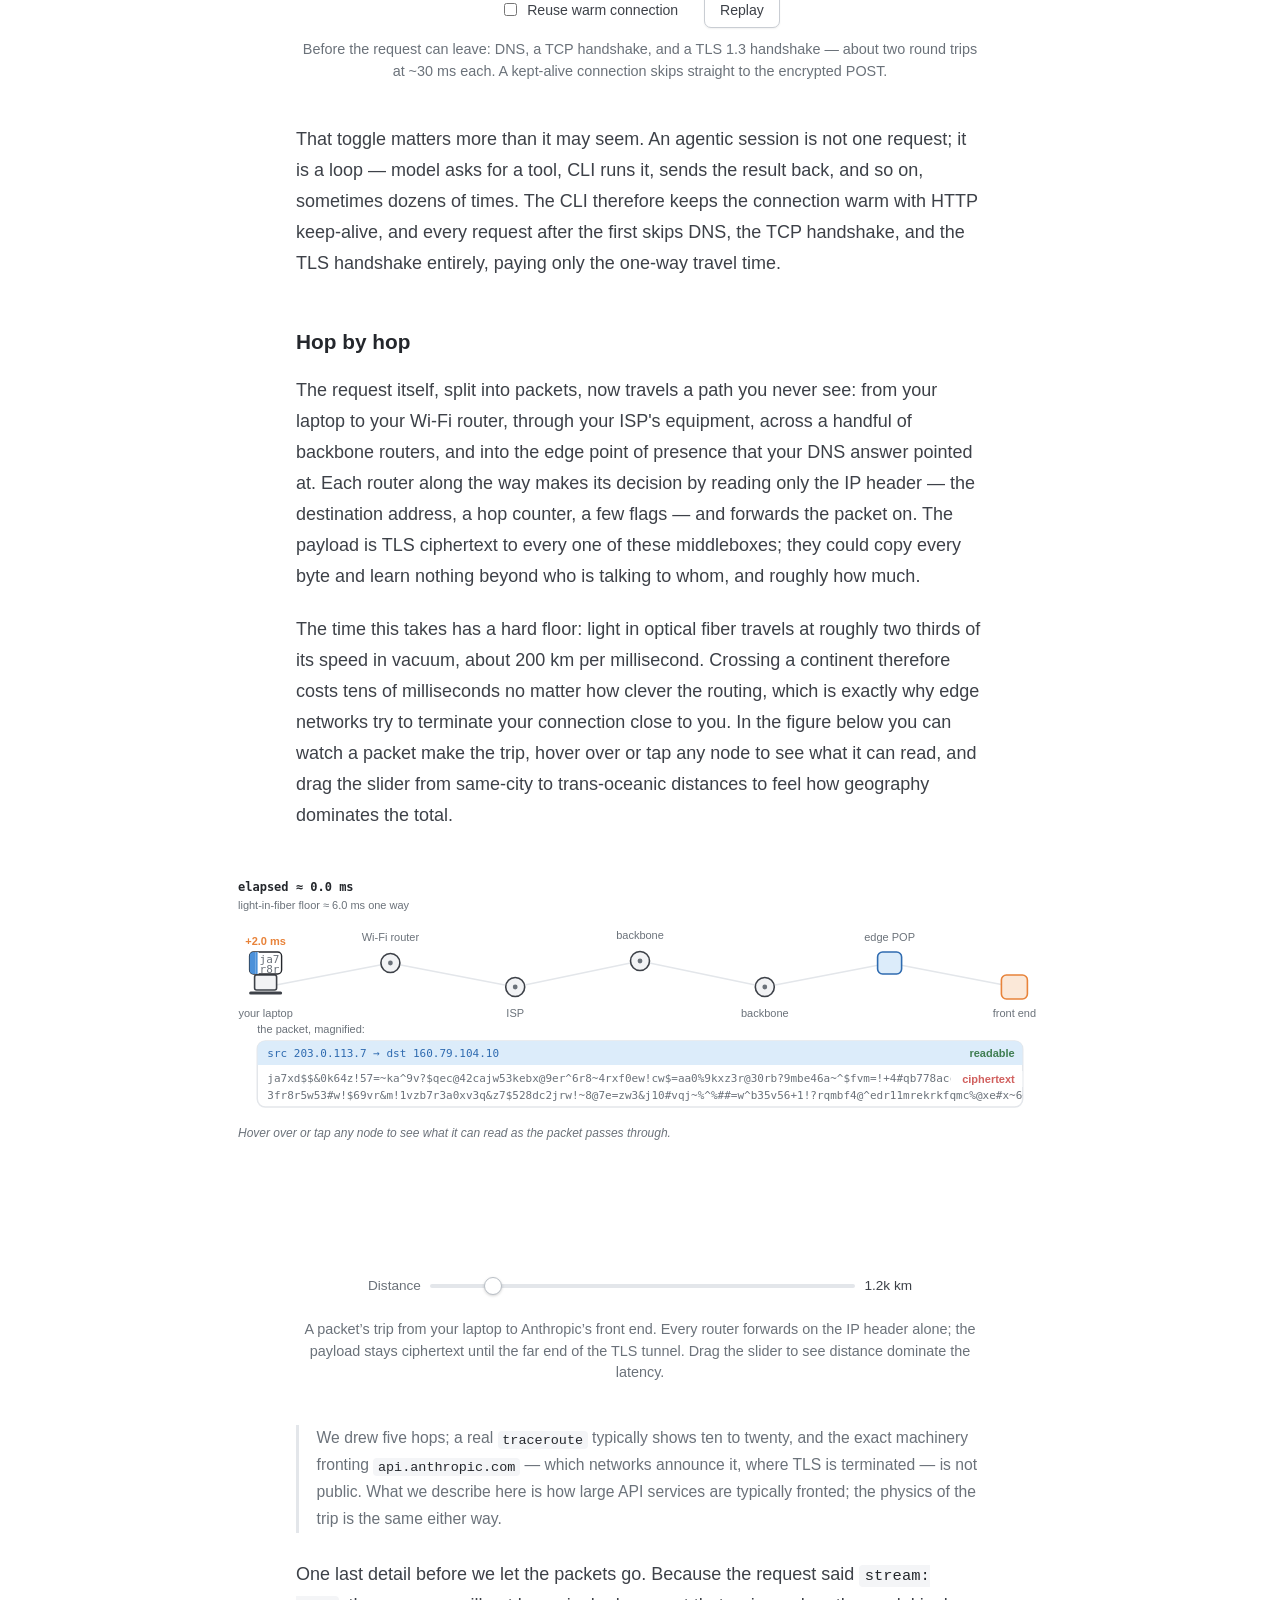
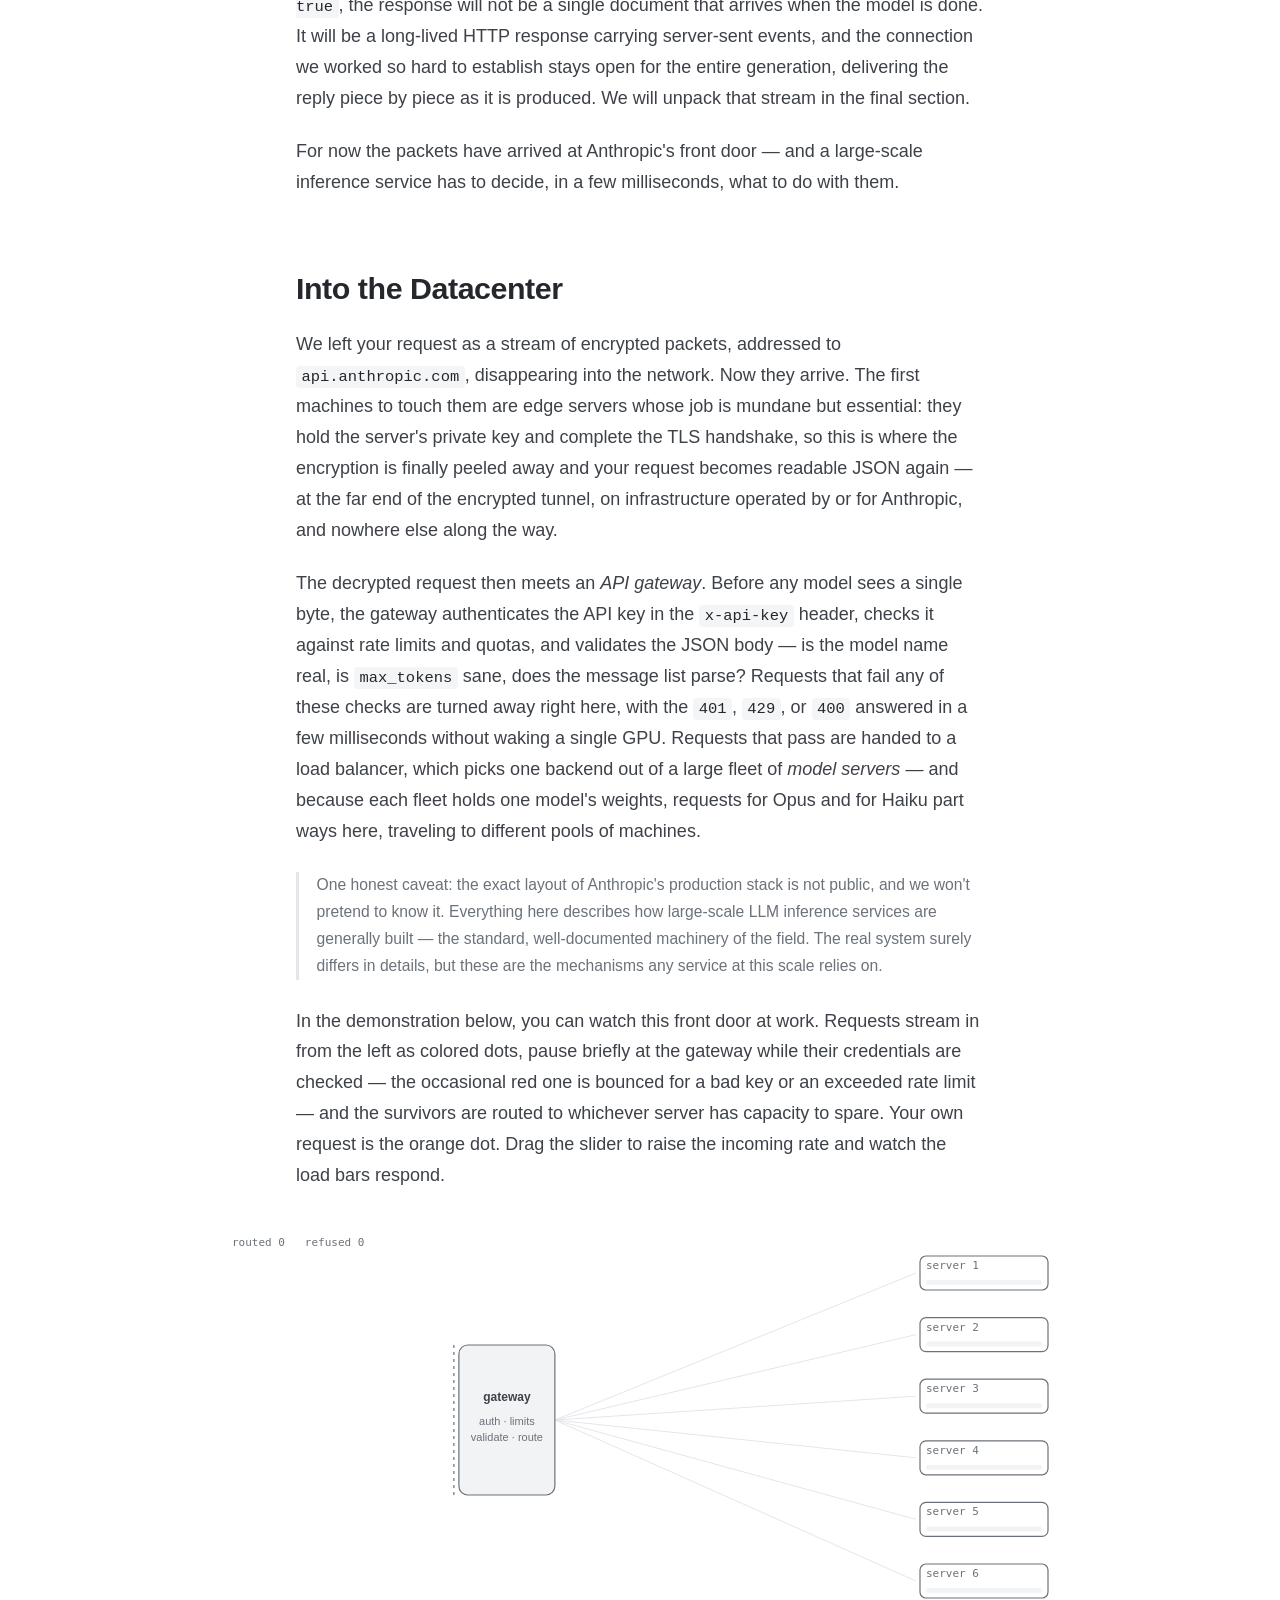
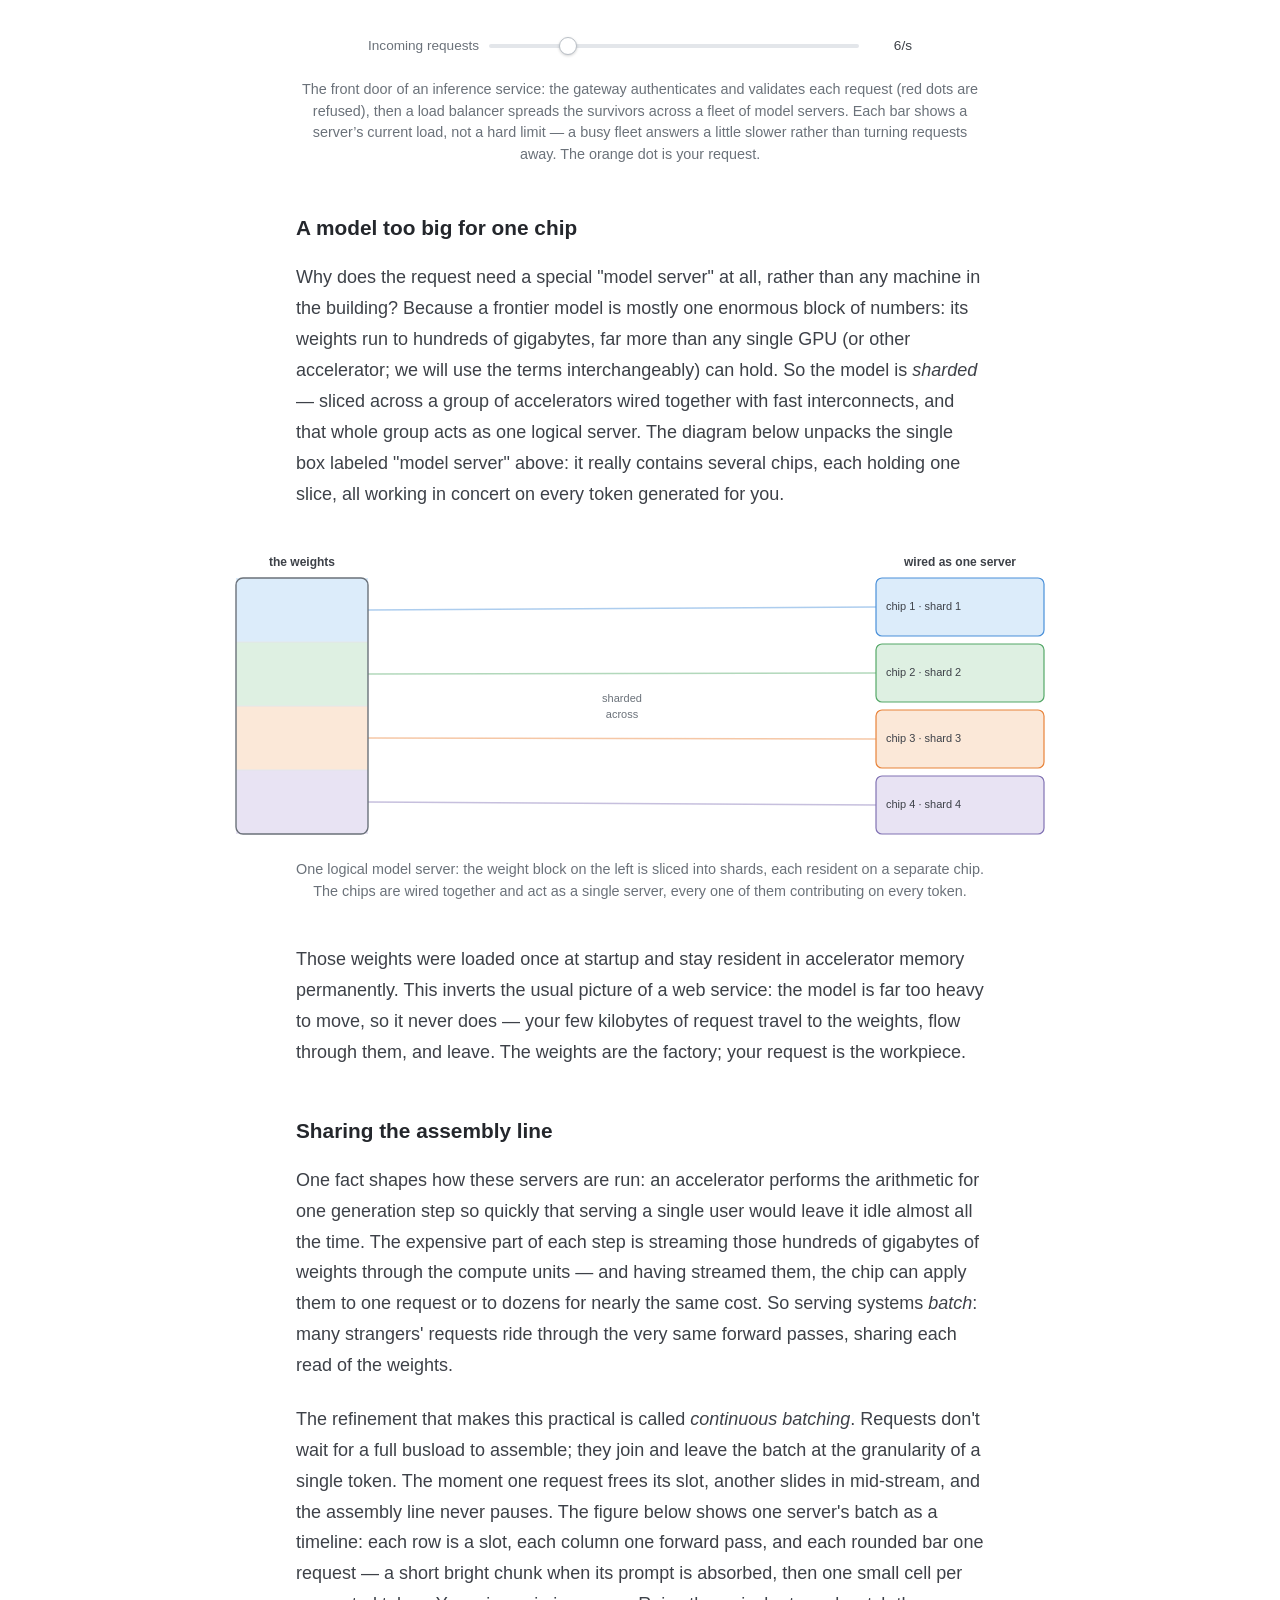
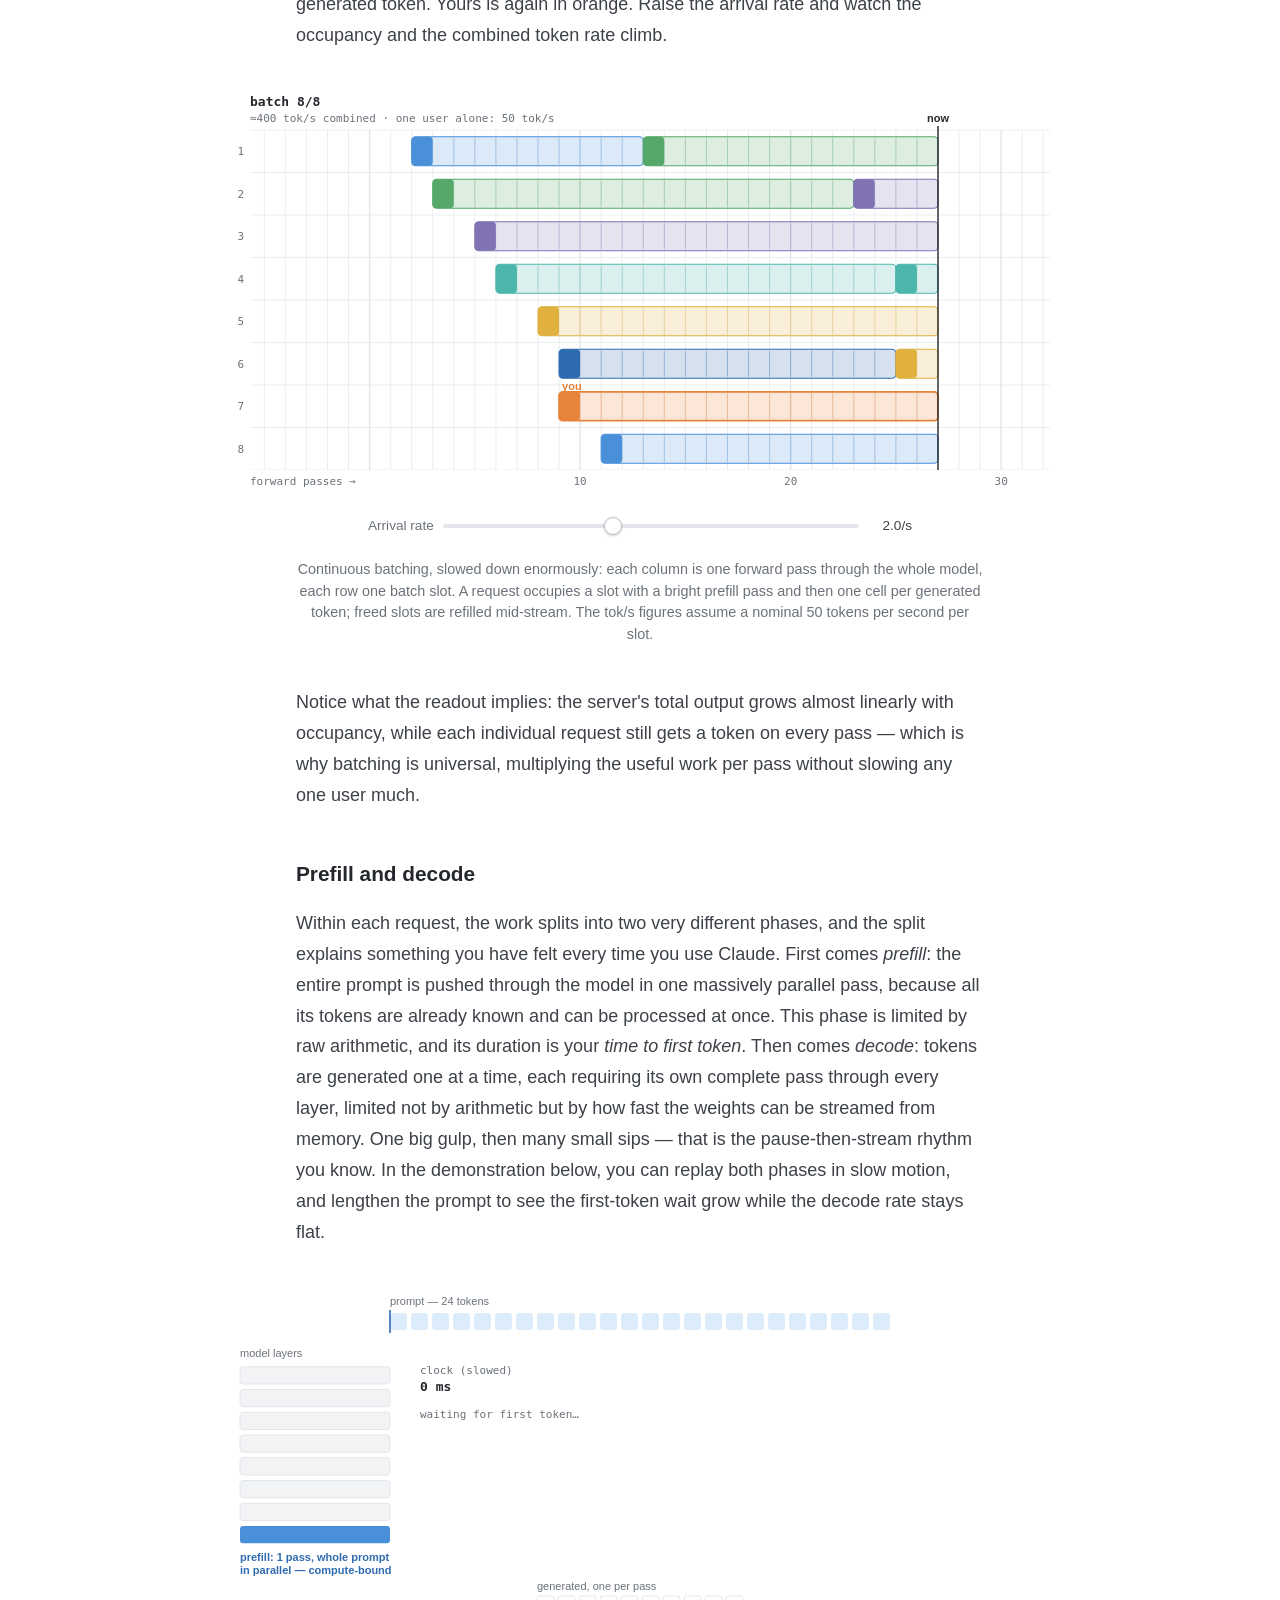
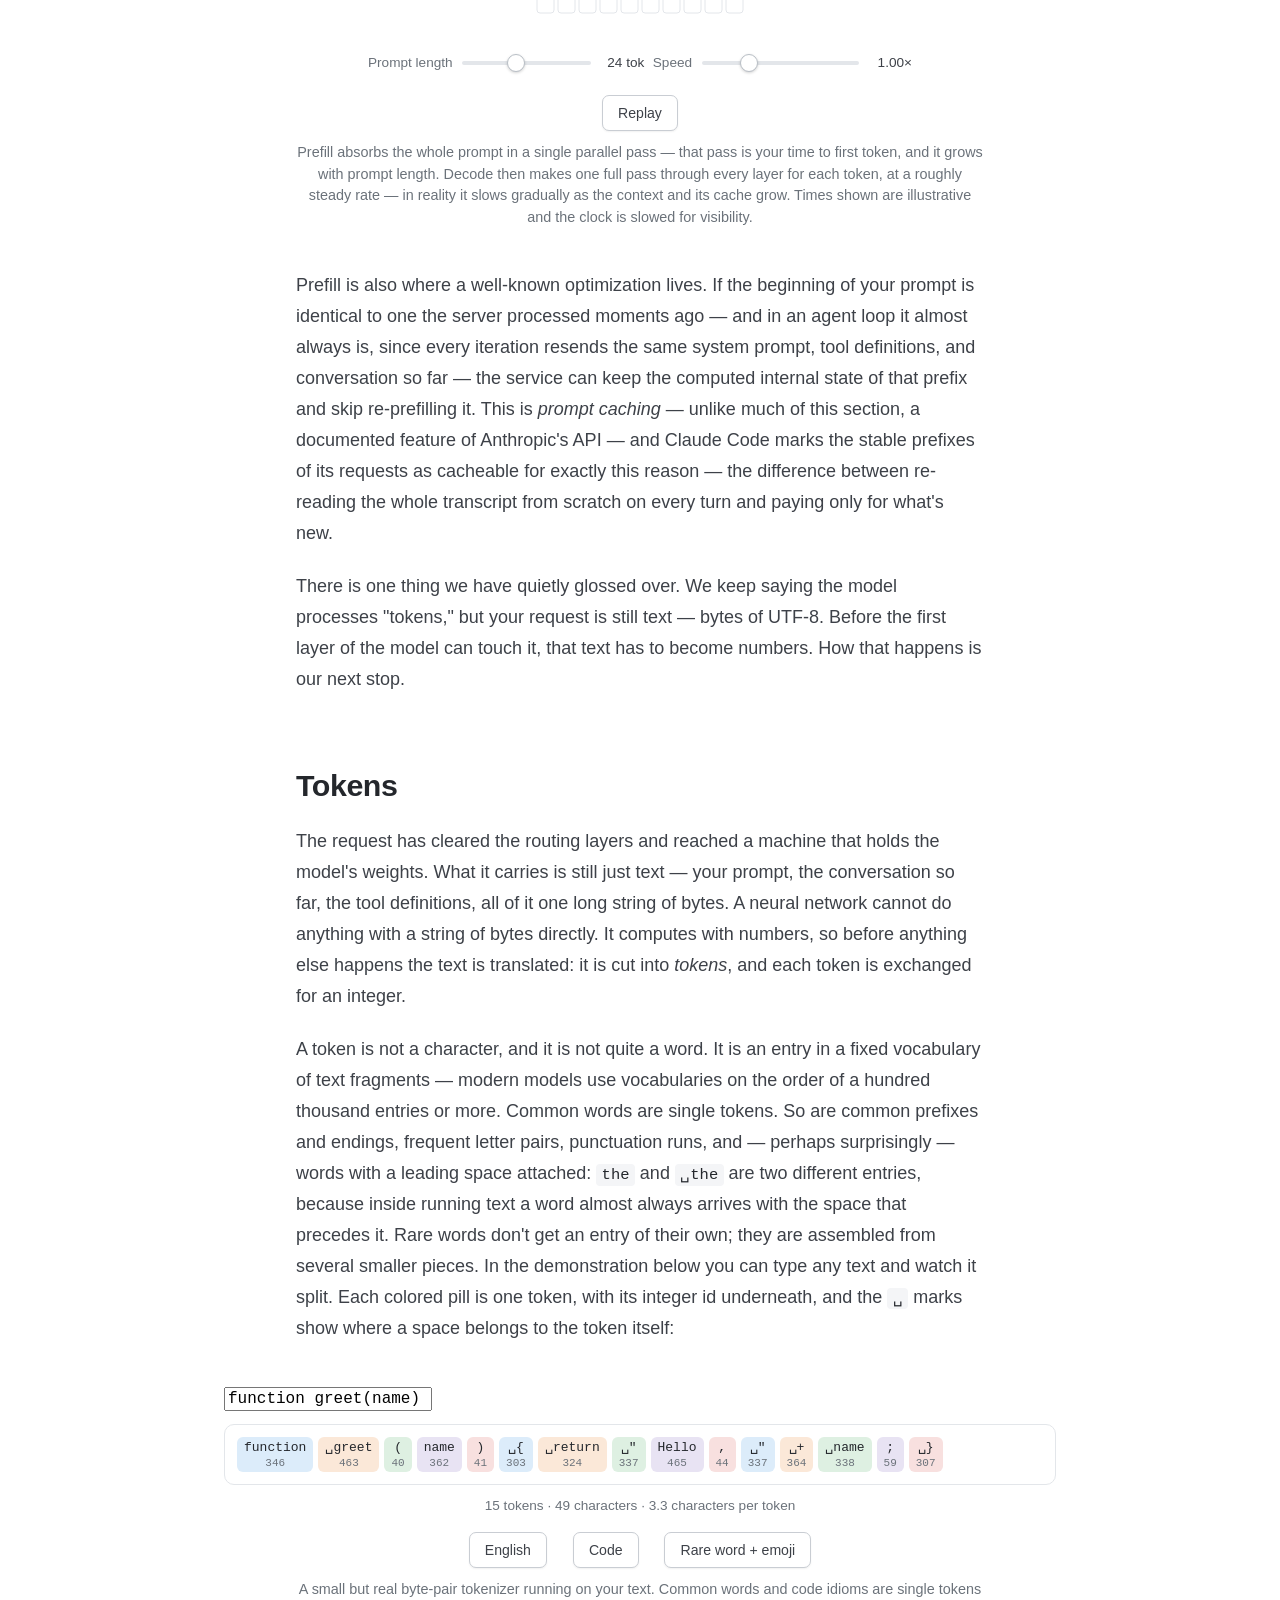
==== commit b580a909: "Add MIT license, sharding figure, real favicon; soften loadbalancer caption Follow-ups chosen after " ====
--- a/index.html
+++ b/index.html
@@ -25,7 +25,7 @@
 <meta name="twitter:image" content="https://alapidas.github.io/llm-sausage/og.png">
 <link rel="stylesheet" href="css/style.css">
 <link rel="icon" href="data:image/svg+xml,<svg xmlns='http://www.w3.org/2000/svg' viewBox='0 0 100 100'><text y='.9em' font-size='90'>&#129386;</text></svg>">
-<link rel="icon" type="image/png" href="[data-uri]">
+<link rel="icon" type="image/png" href="favicon.png">
 <script type="application/ld+json">
 {
   "@context": "https://schema.org",
@@ -232,9 +232,11 @@
 
   <h3>A model too big for one chip</h3>
 
-  <p>Why does the request need a special "model server" at all, rather than any machine in the building? Because a frontier model is mostly one enormous block of numbers: its weights run to hundreds of gigabytes, far more than any single GPU (or other accelerator; we will use the terms interchangeably) can hold. So the model is <em>sharded</em> — sliced across a group of accelerators wired together with fast interconnects, and that whole group acts as one logical server. The single box labeled "model server" above really contains several chips, each holding its slice of the weights, all working in concert on every token generated for you.</p>
-
-  <p>Those weights were loaded once, when the server started, and stay resident in accelerator memory permanently. This inverts the usual picture of a web service: here the model is far too heavy to move, so it never does: your few kilobytes of request travel to the weights, flow through them, and leave. The weights are the factory; your request is the workpiece.</p>
+  <p>Why does the request need a special "model server" at all, rather than any machine in the building? Because a frontier model is mostly one enormous block of numbers: its weights run to hundreds of gigabytes, far more than any single GPU (or other accelerator; we will use the terms interchangeably) can hold. So the model is <em>sharded</em> — sliced across a group of accelerators wired together with fast interconnects, and that whole group acts as one logical server. The diagram below unpacks the single box labeled "model server" above: it really contains several chips, each holding one slice, all working in concert on every token generated for you.</p>
+
+  <div class="figure" id="fig-sharding"></div>
+
+  <p>Those weights were loaded once at startup and stay resident in accelerator memory permanently. This inverts the usual picture of a web service: the model is far too heavy to move, so it never does — your few kilobytes of request travel to the weights, flow through them, and leave. The weights are the factory; your request is the workpiece.</p>
 
   <h3>Sharing the assembly line</h3>
 
@@ -390,6 +392,7 @@
 <script defer src="js/fig-request-json.js"></script>
 <script defer src="js/fig-residual.js"></script>
 <script defer src="js/fig-sampling.js"></script>
+<script defer src="js/fig-sharding.js"></script>
 <script defer src="js/fig-sse.js"></script>
 <script defer src="js/fig-terminal.js"></script>
 <script defer src="js/fig-tls.js"></script>
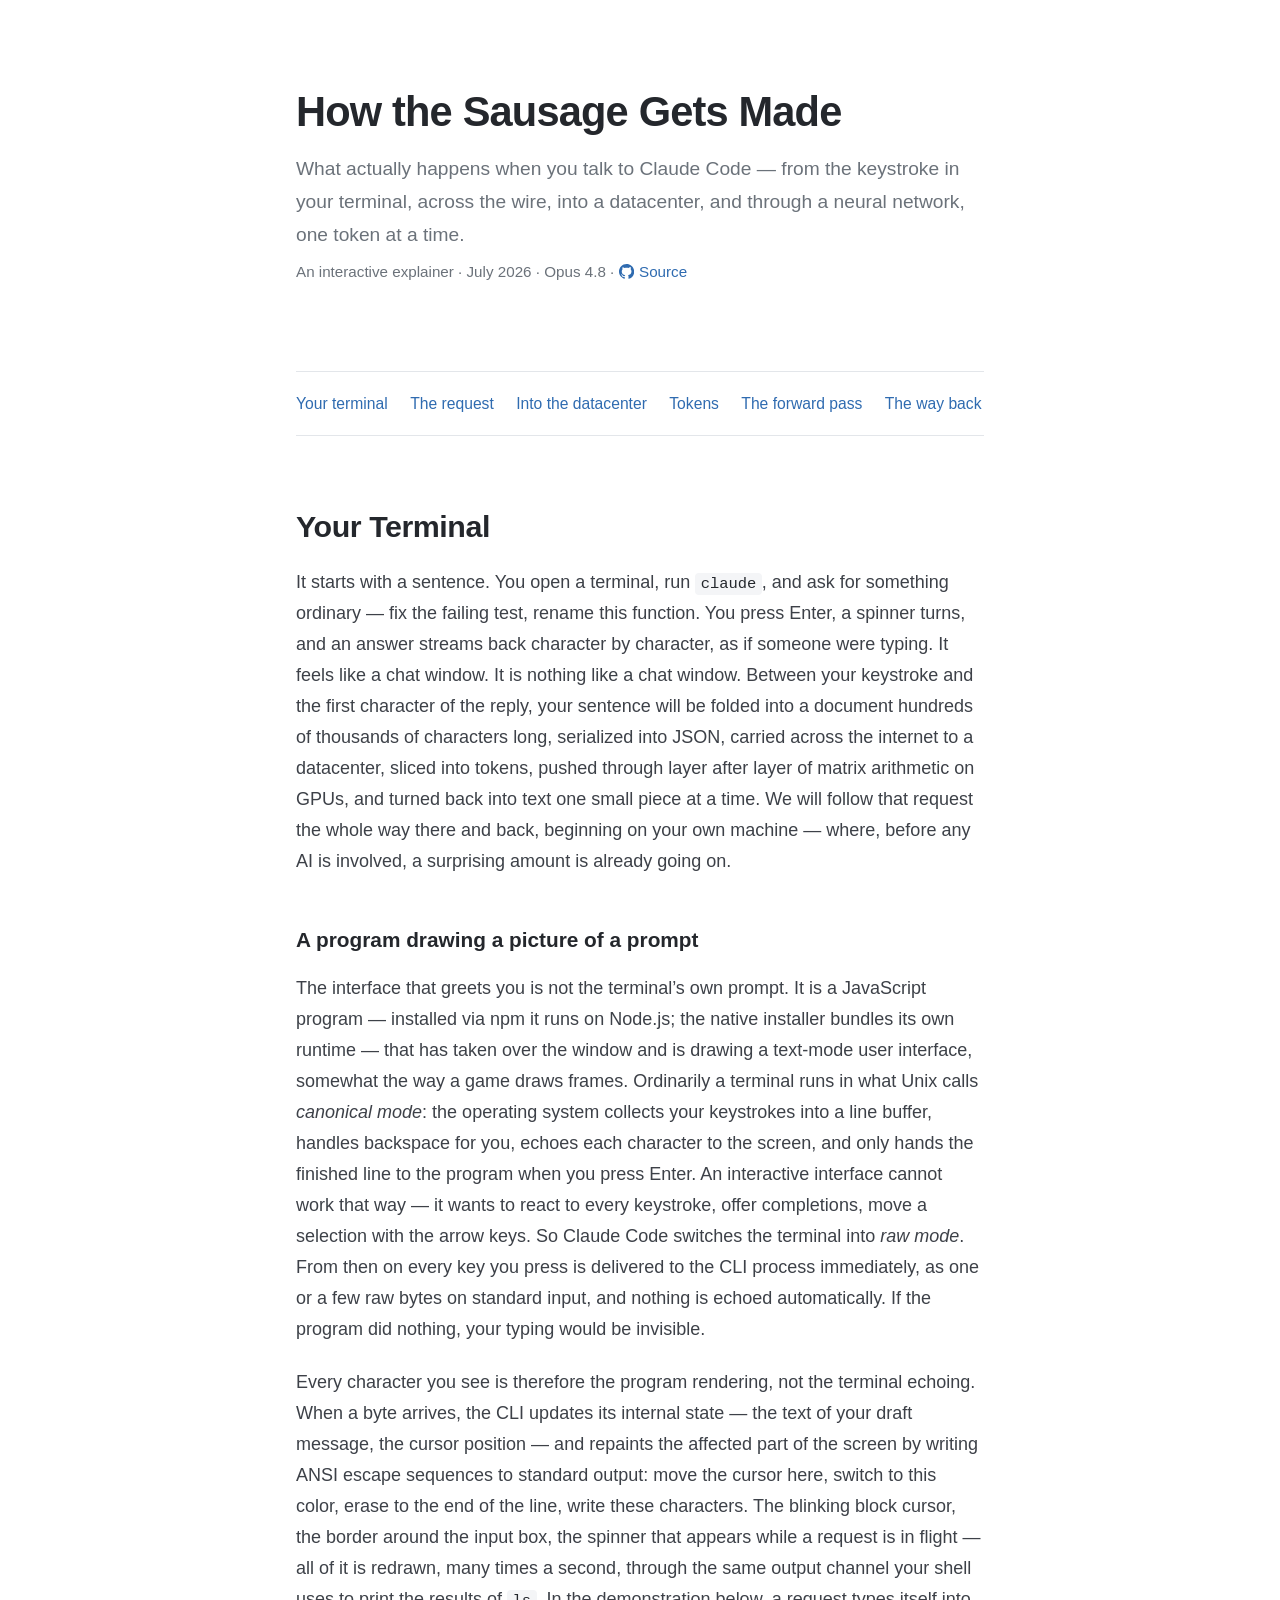
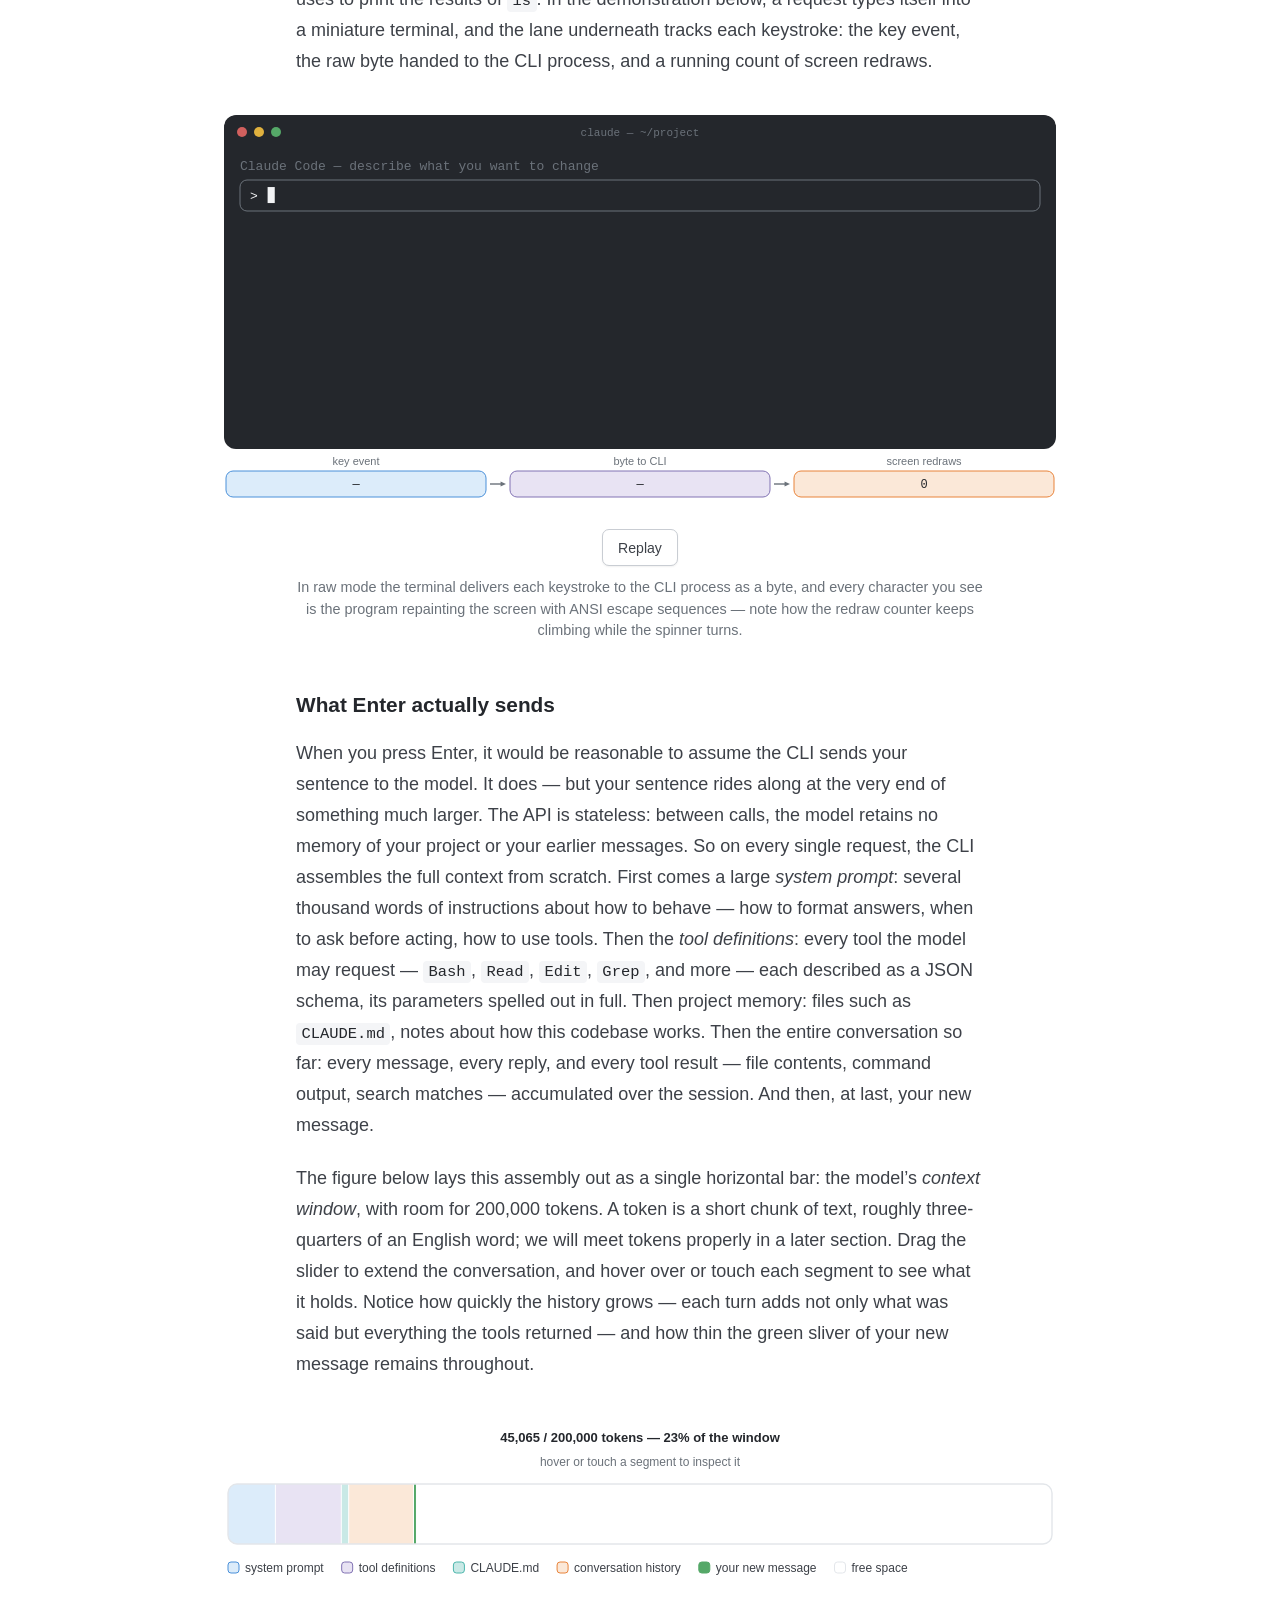
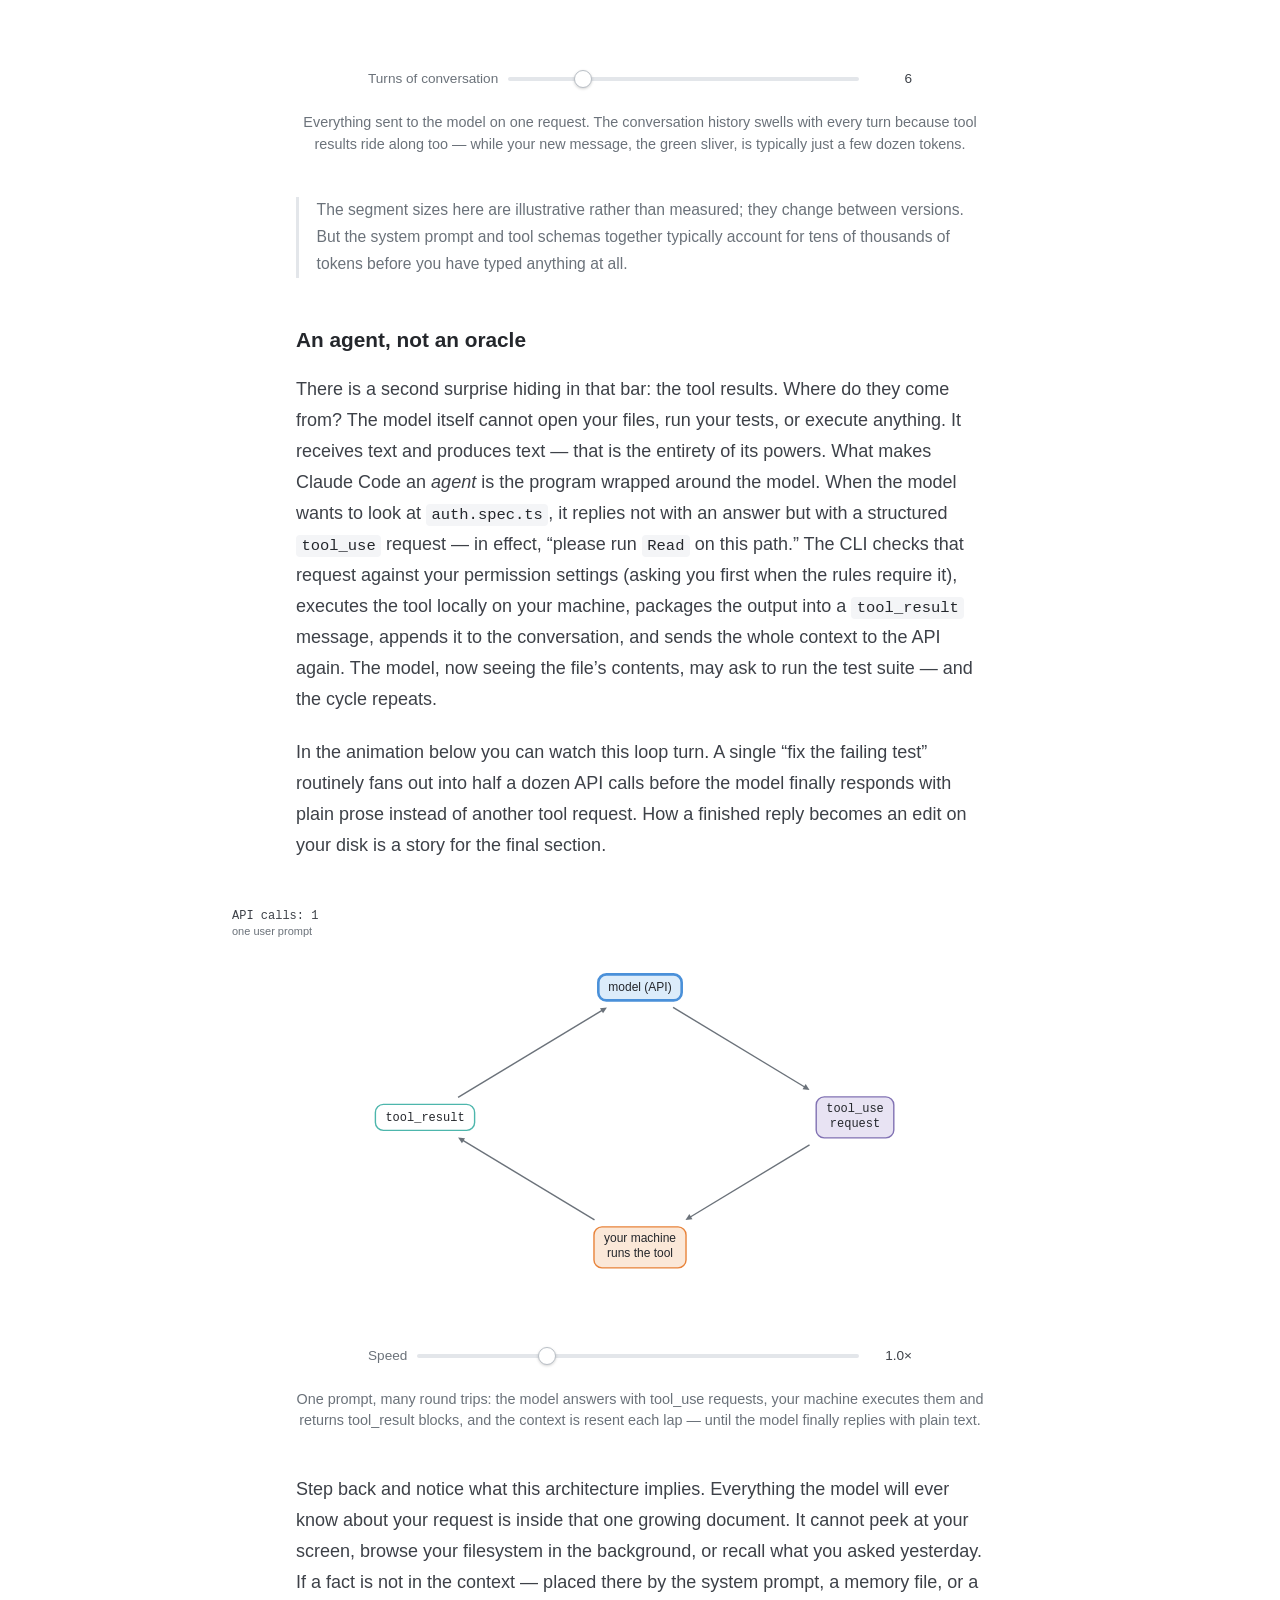
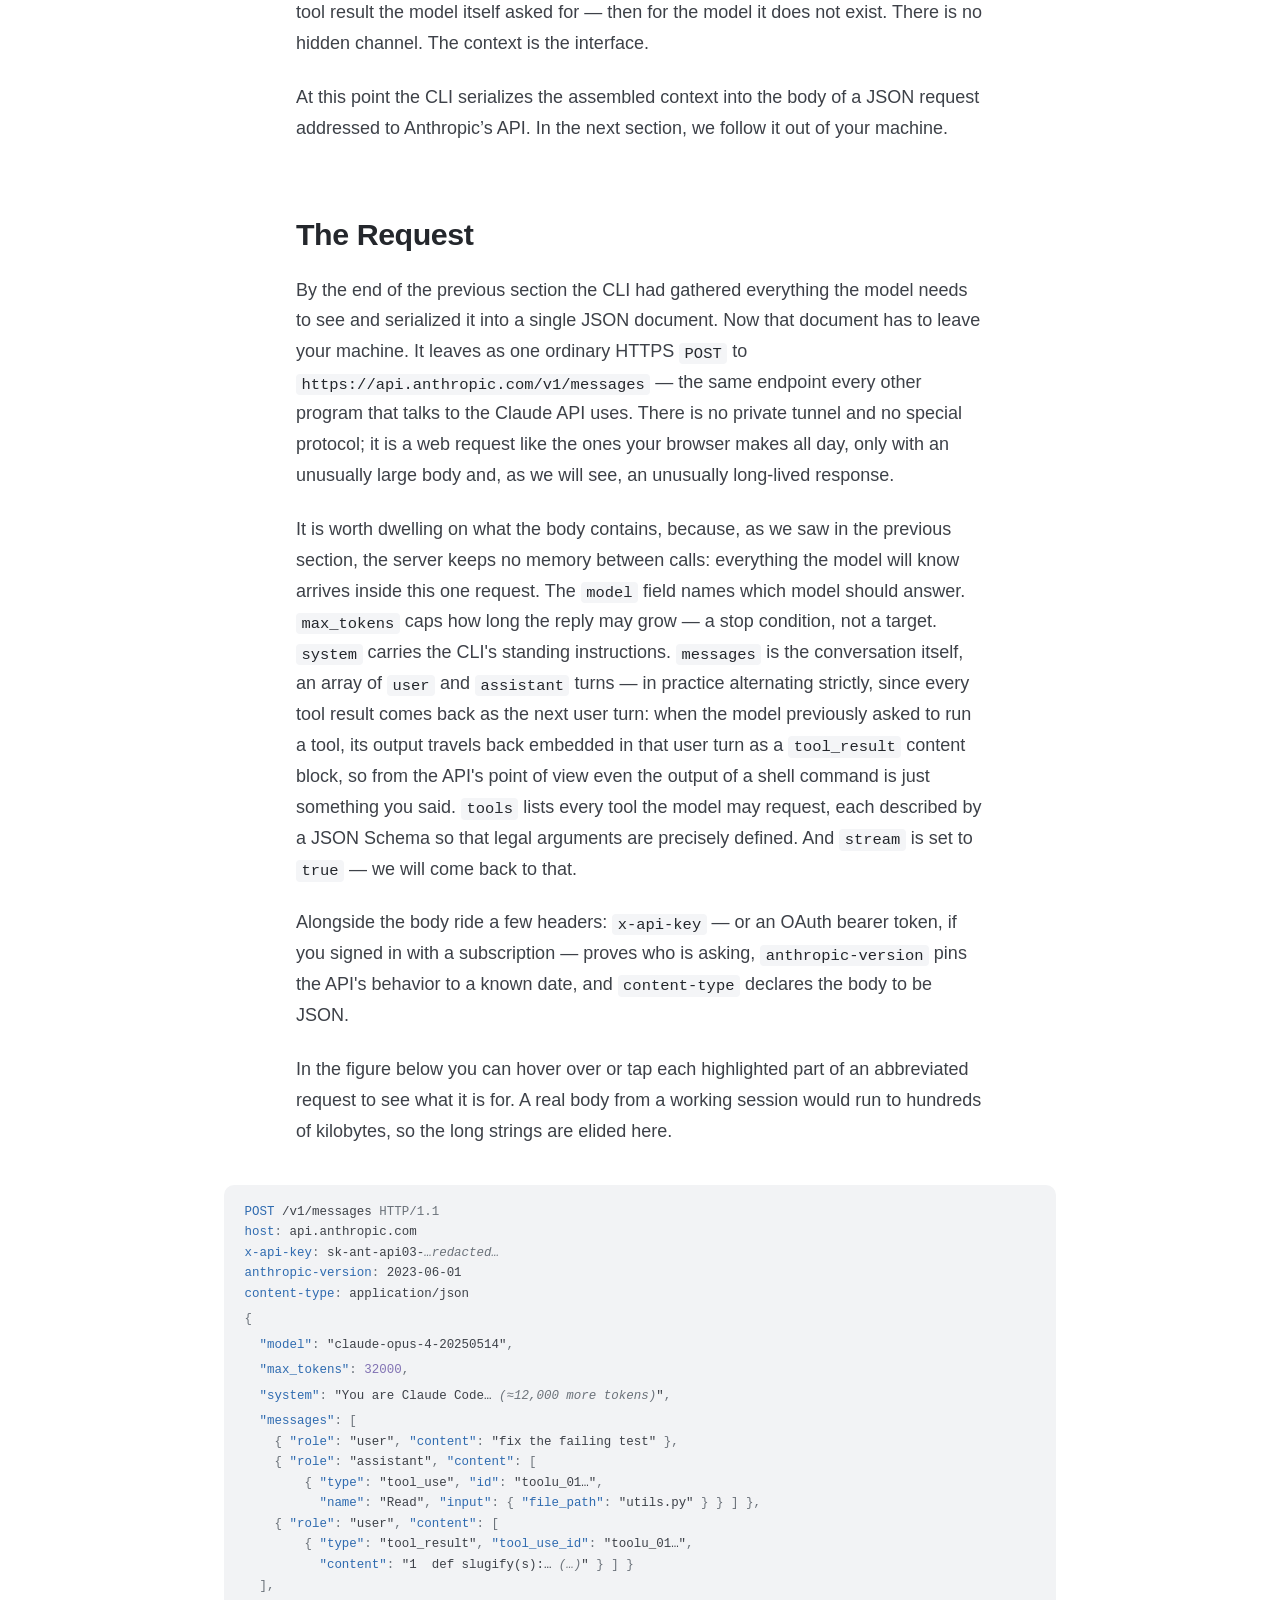
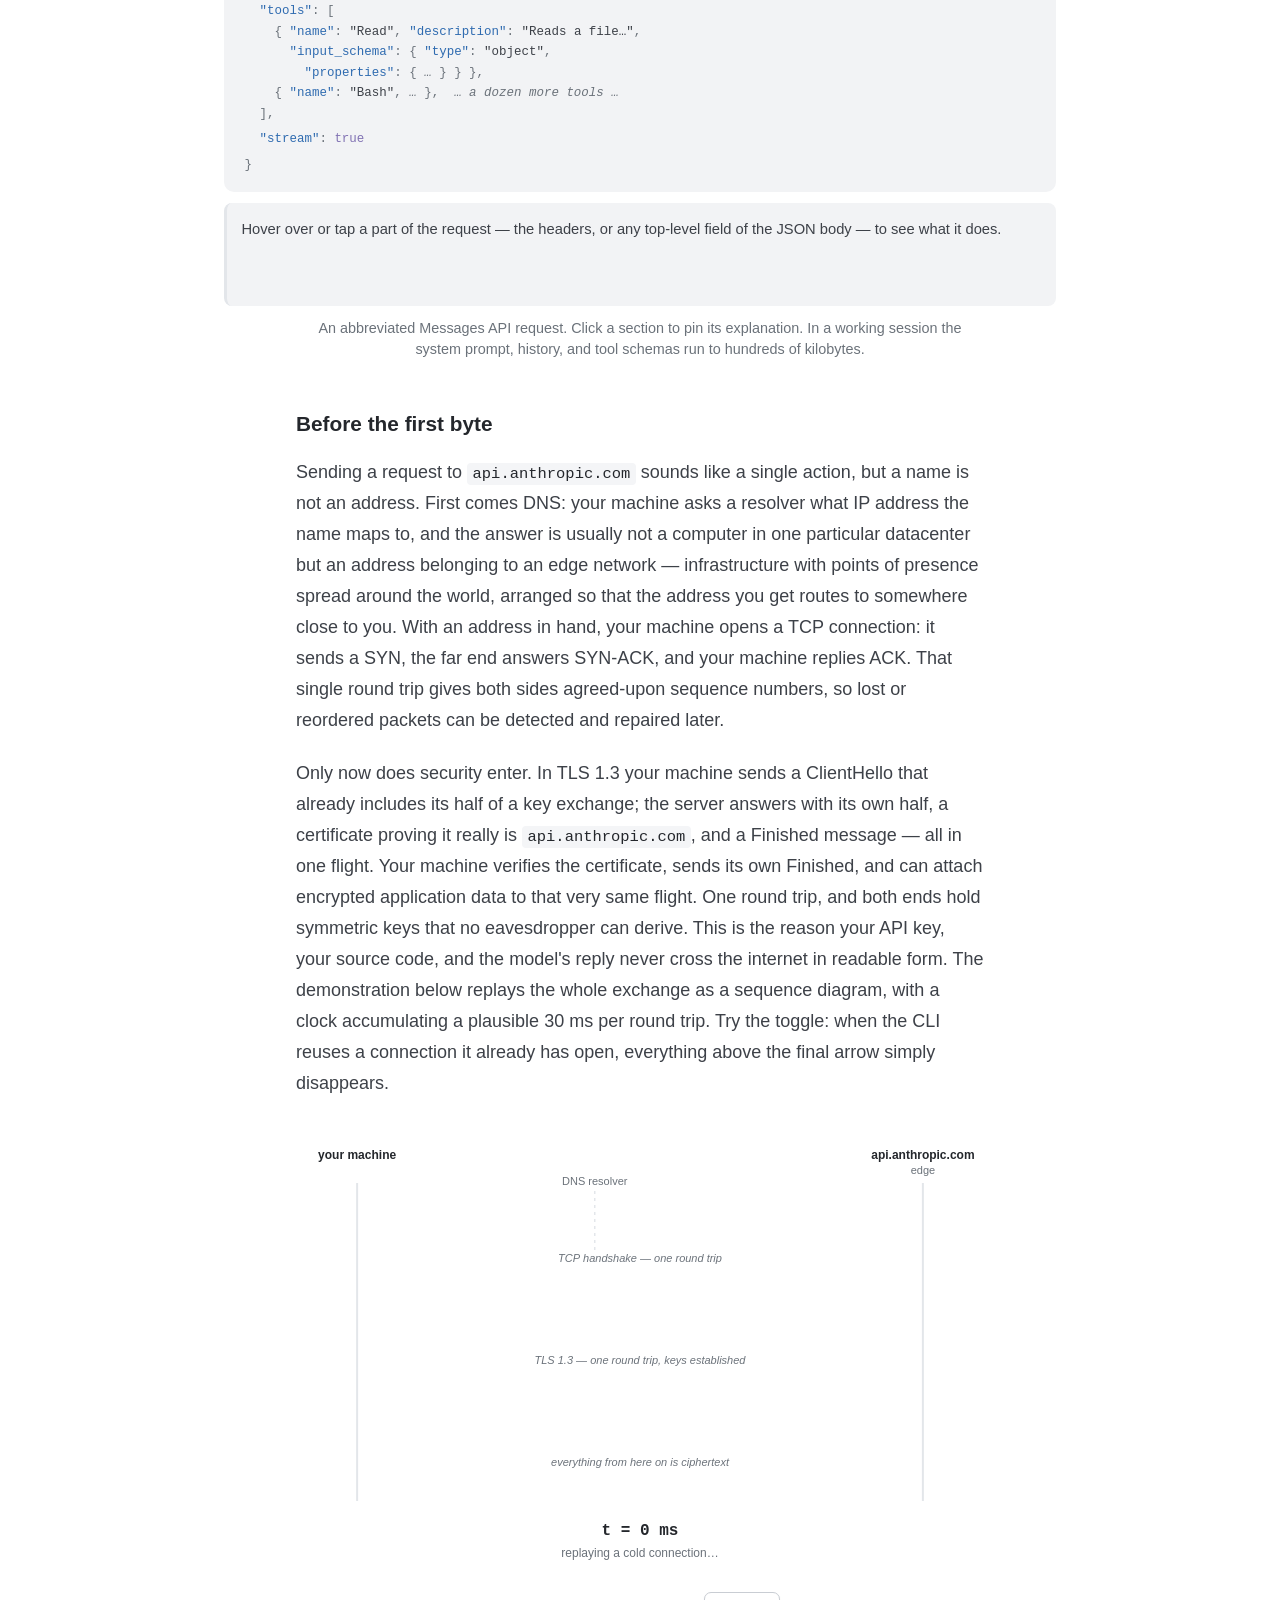
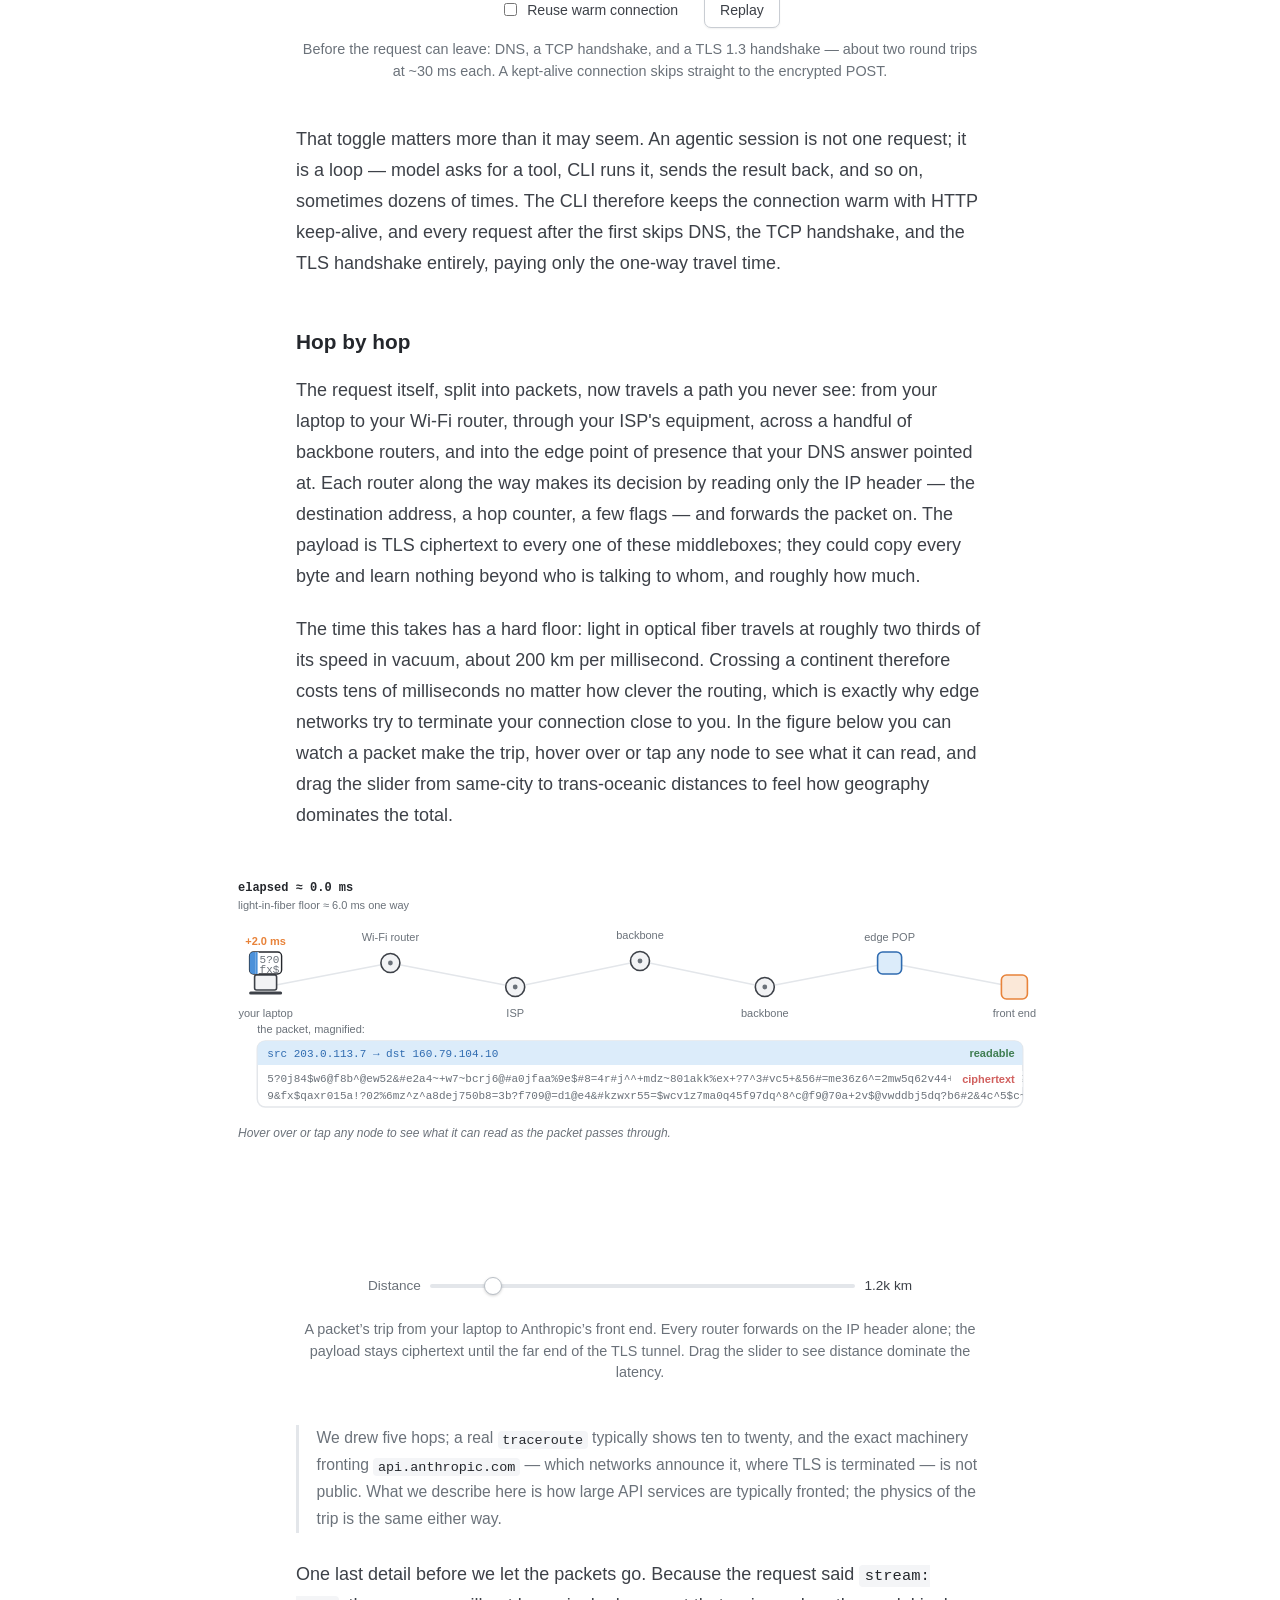
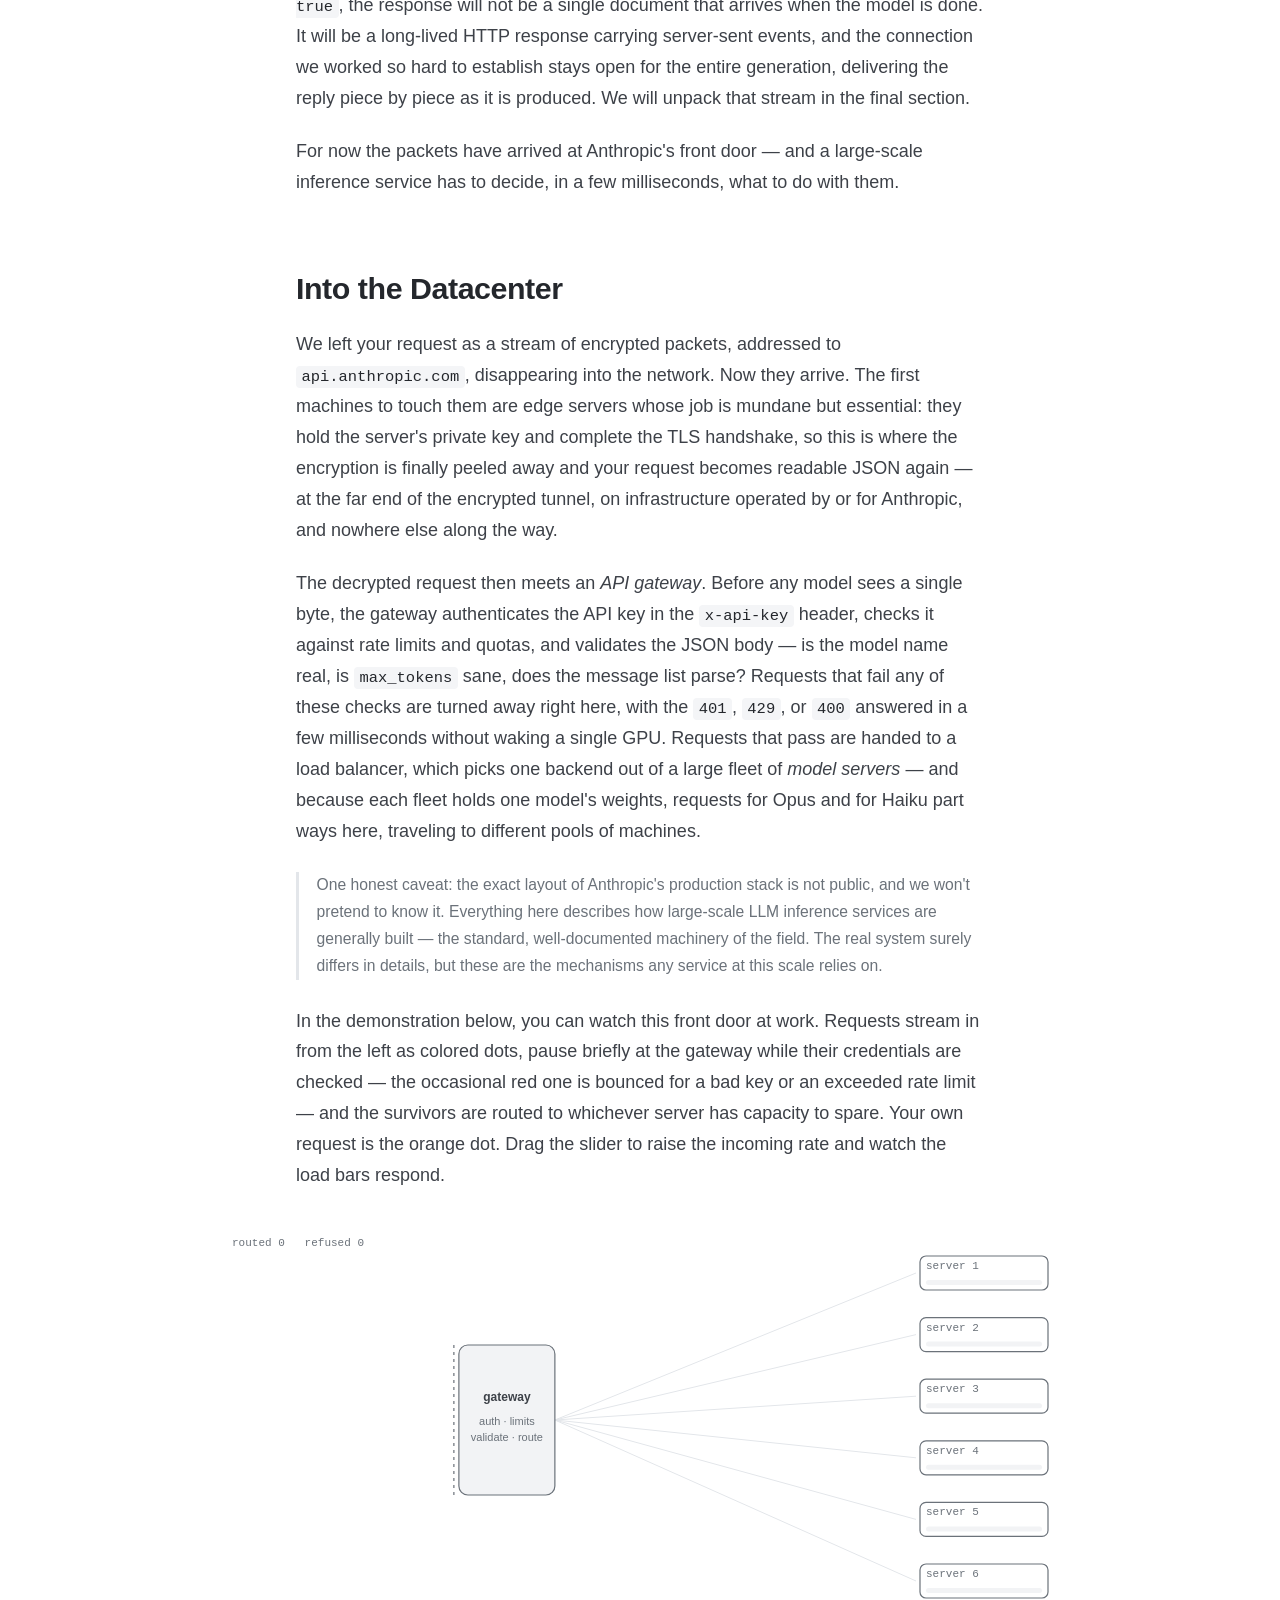
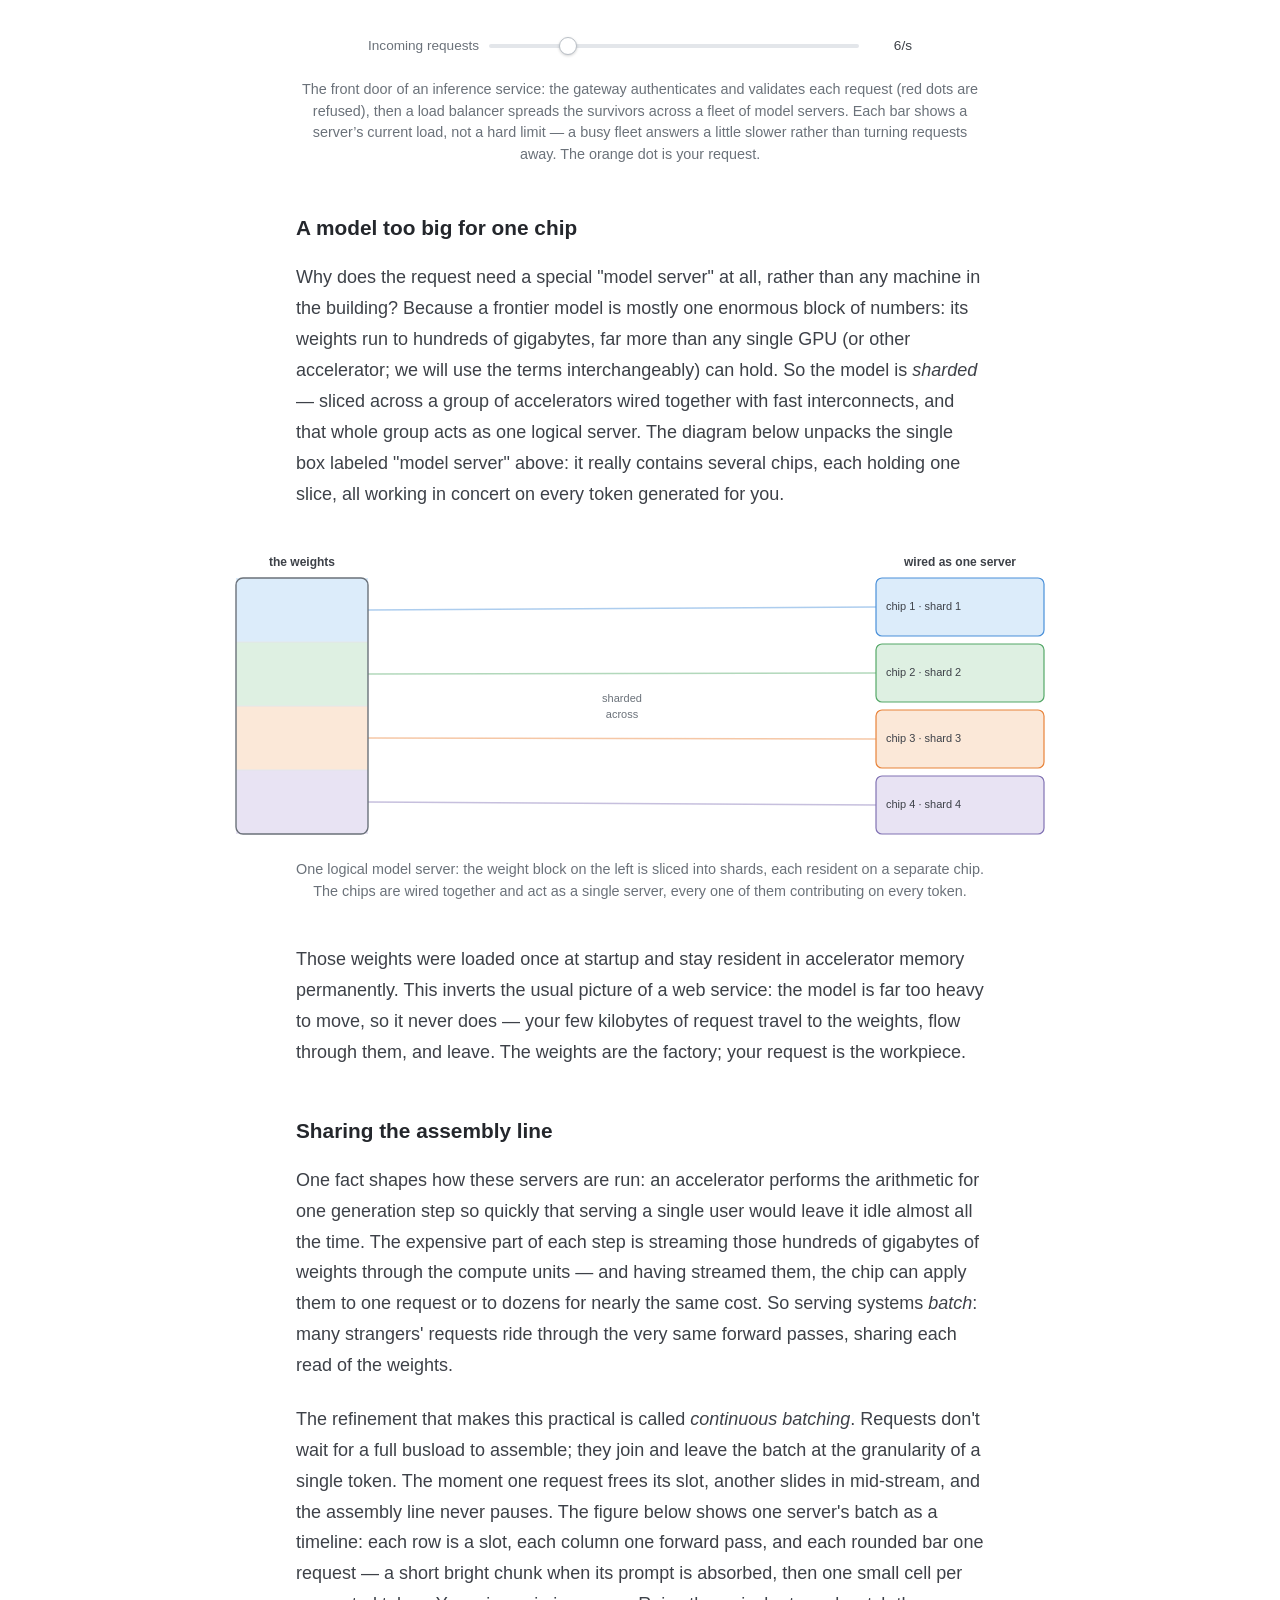
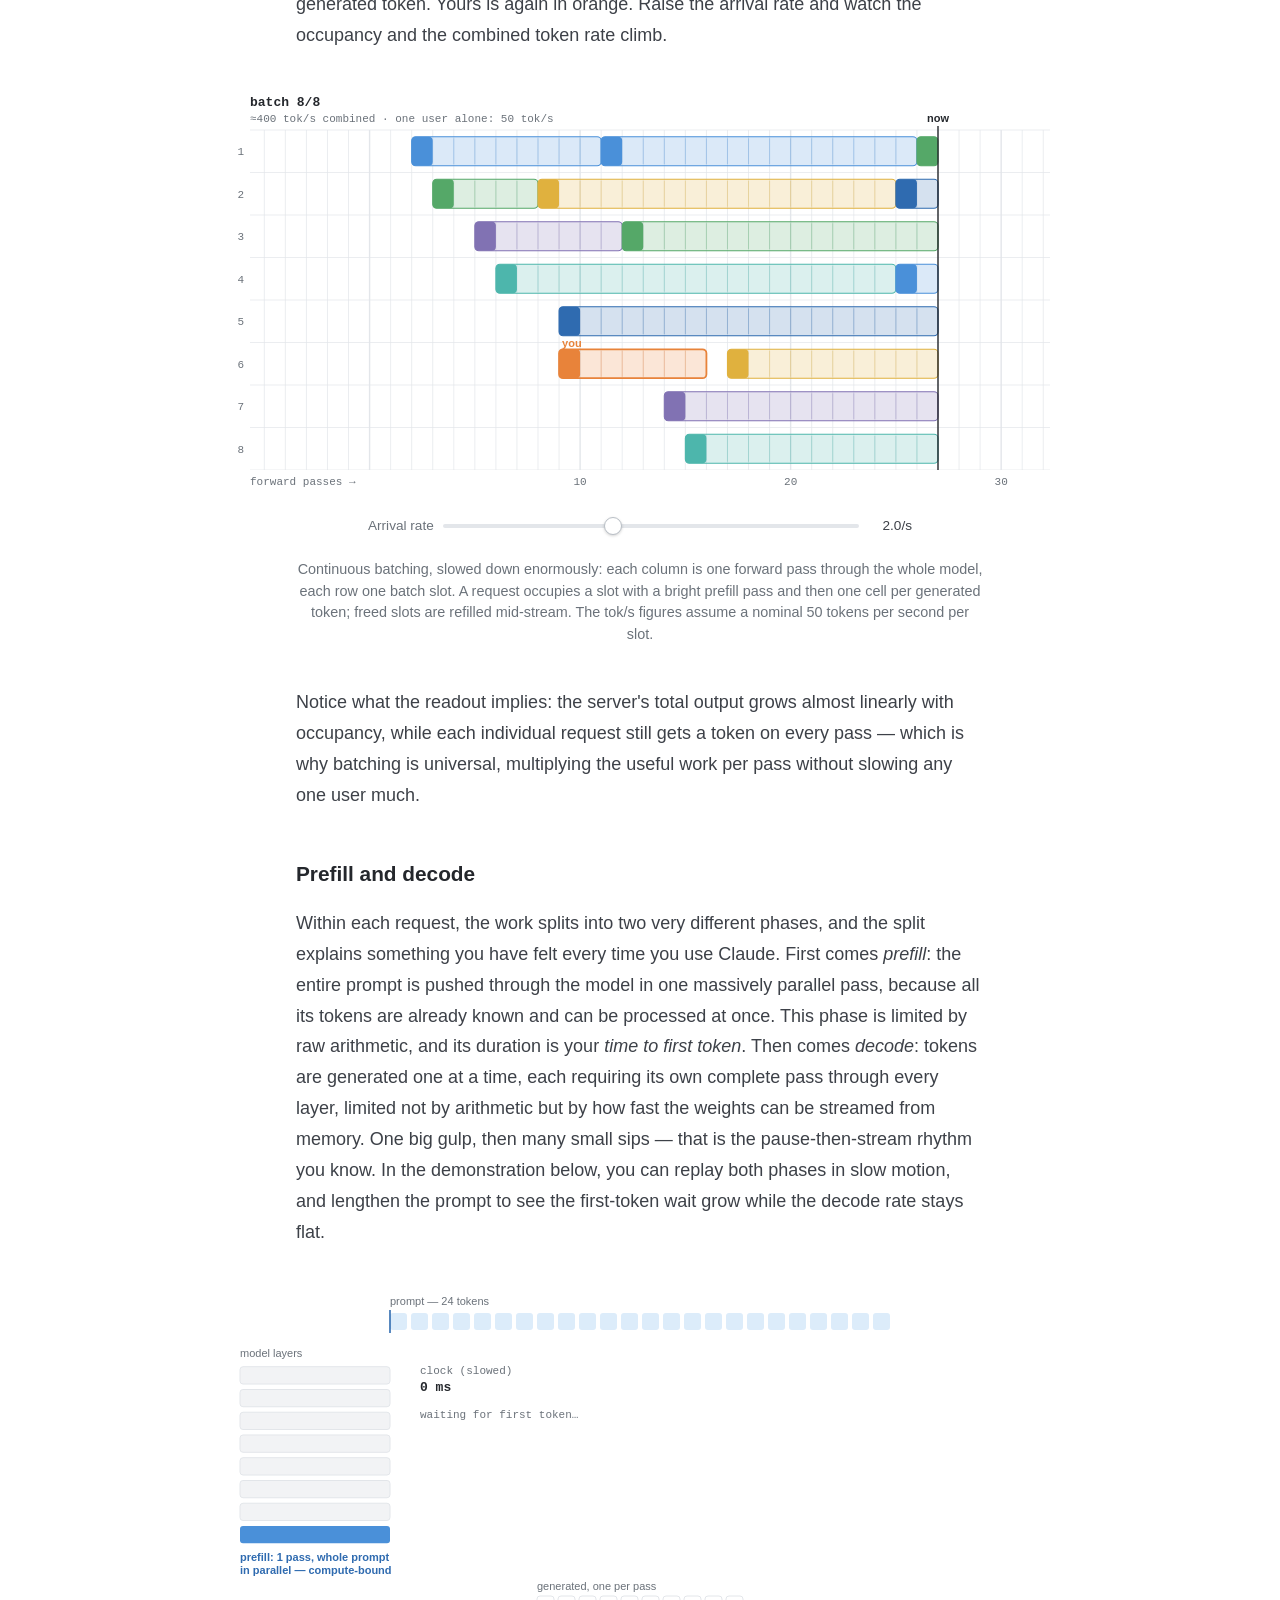
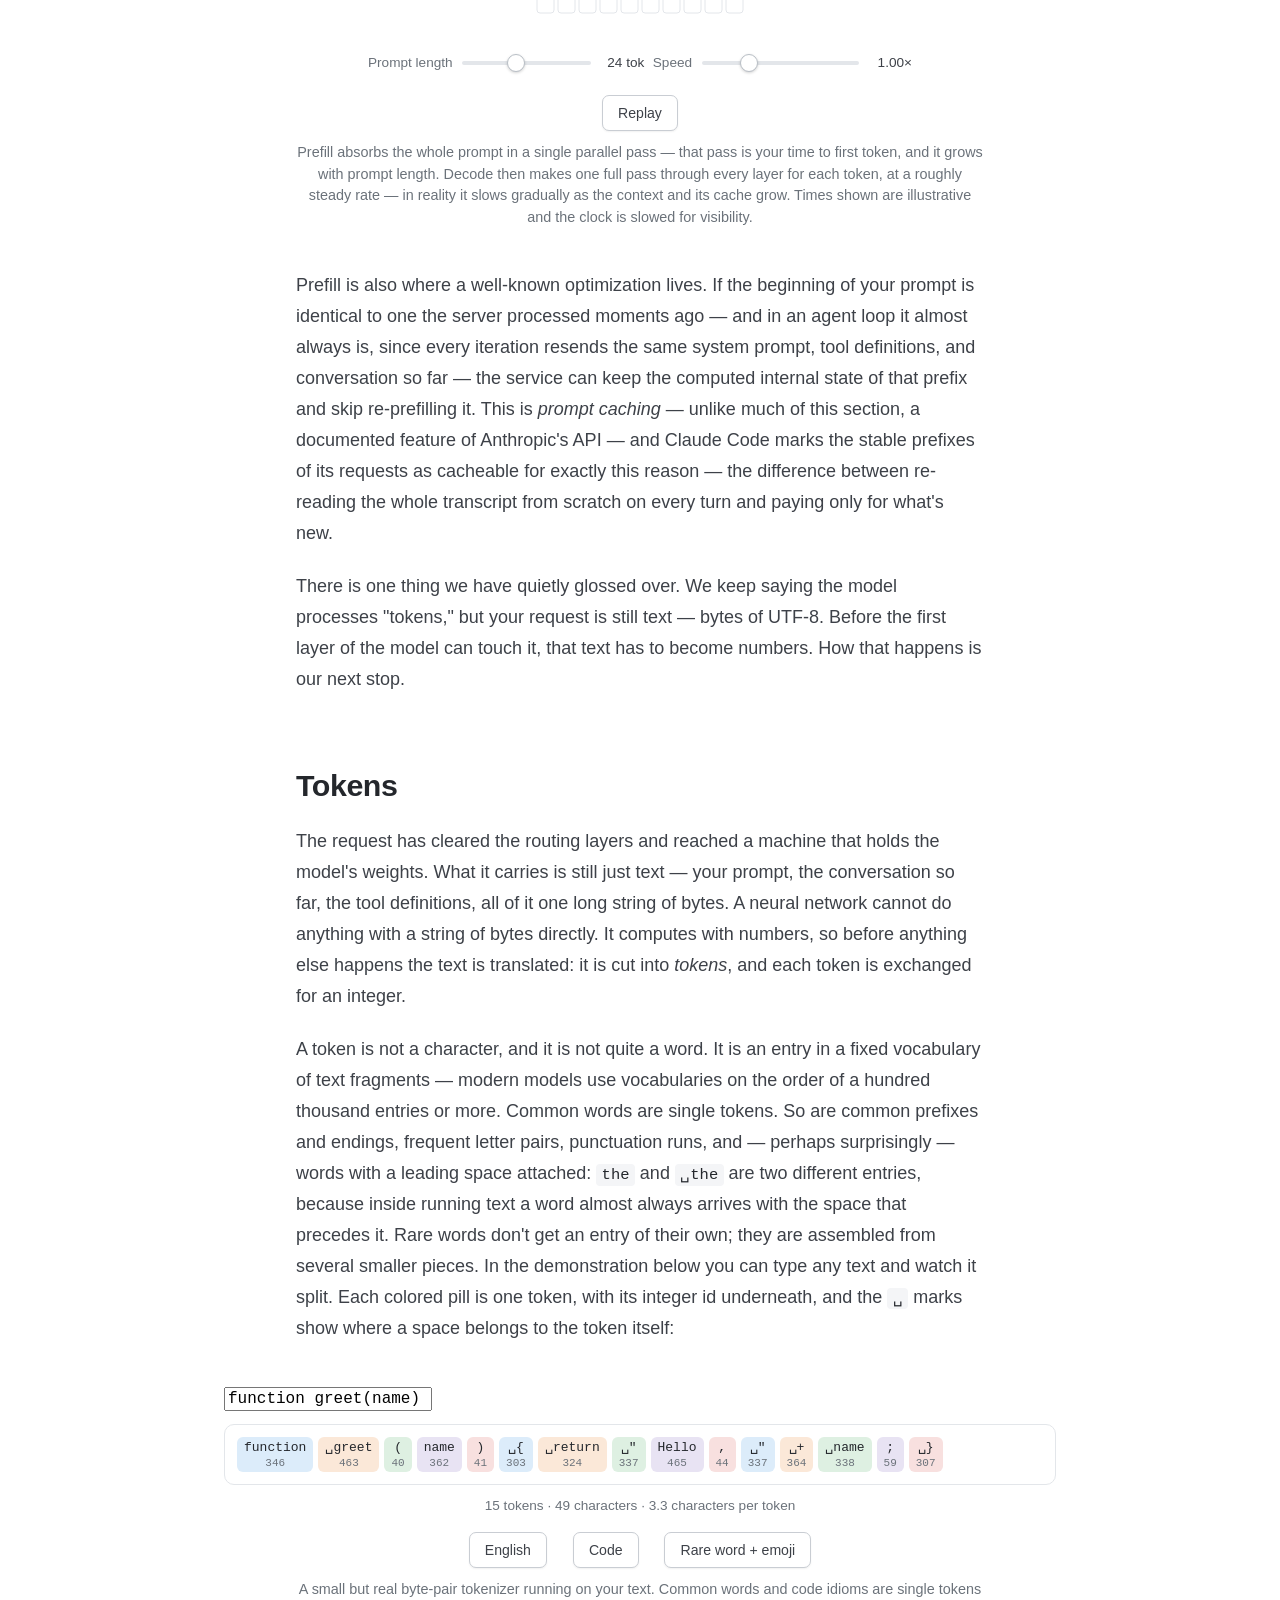
==== commit c21ee91c: "Credit Opus 4.8 in the hero byline Co-Authored-By: Claude Opus 4.8 (1M context) <noreply@anthropic.c" ====
--- a/index.html
+++ b/index.html
@@ -50,7 +50,7 @@
 <header class="hero">
   <h1>How the Sausage Gets Made</h1>
   <p class="subtitle">What actually happens when you talk to Claude&nbsp;Code — from the keystroke in your terminal, across the wire, into a datacenter, and through a neural network, one token at a time.</p>
-  <p class="byline">An interactive explainer · July 2026 · Andy Lapidas · <a href="https://github.com/alapidas/llm-sausage"><svg class="gh-ico" viewBox="0 0 16 16" aria-hidden="true"><path d="M8 0C3.58 0 0 3.58 0 8c0 3.54 2.29 6.53 5.47 7.59.4.07.55-.17.55-.38 0-.19-.01-.82-.01-1.49-2.01.37-2.53-.49-2.69-.94-.09-.23-.48-.94-.82-1.13-.28-.15-.68-.52-.01-.53.63-.01 1.08.58 1.23.82.72 1.21 1.87.87 2.33.66.07-.52.28-.87.51-1.07-1.78-.2-3.64-.89-3.64-3.95 0-.87.31-1.59.82-2.15-.08-.2-.36-1.02.08-2.12 0 0 .67-.21 2.2.82.64-.18 1.32-.27 2-.27.68 0 1.36.09 2 .27 1.53-1.04 2.2-.82 2.2-.82.44 1.1.16 1.92.08 2.12.51.56.82 1.27.82 2.15 0 3.07-1.87 3.75-3.65 3.95.29.25.54.73.54 1.48 0 1.07-.01 1.93-.01 2.2 0 .21.15.46.55.38A8.01 8.01 0 0 0 16 8c0-4.42-3.58-8-8-8z"/></svg>Source</a></p>
+  <p class="byline">An interactive explainer · July 2026 · Opus 4.8 · <a href="https://github.com/alapidas/llm-sausage"><svg class="gh-ico" viewBox="0 0 16 16" aria-hidden="true"><path d="M8 0C3.58 0 0 3.58 0 8c0 3.54 2.29 6.53 5.47 7.59.4.07.55-.17.55-.38 0-.19-.01-.82-.01-1.49-2.01.37-2.53-.49-2.69-.94-.09-.23-.48-.94-.82-1.13-.28-.15-.68-.52-.01-.53.63-.01 1.08.58 1.23.82.72 1.21 1.87.87 2.33.66.07-.52.28-.87.51-1.07-1.78-.2-3.64-.89-3.64-3.95 0-.87.31-1.59.82-2.15-.08-.2-.36-1.02.08-2.12 0 0 .67-.21 2.2.82.64-.18 1.32-.27 2-.27.68 0 1.36.09 2 .27 1.53-1.04 2.2-.82 2.2-.82.44 1.1.16 1.92.08 2.12.51.56.82 1.27.82 2.15 0 3.07-1.87 3.75-3.65 3.95.29.25.54.73.54 1.48 0 1.07-.01 1.93-.01 2.2 0 .21.15.46.55.38A8.01 8.01 0 0 0 16 8c0-4.42-3.58-8-8-8z"/></svg>Source</a></p>
 </header>
 
 <nav class="toc" aria-label="Contents">
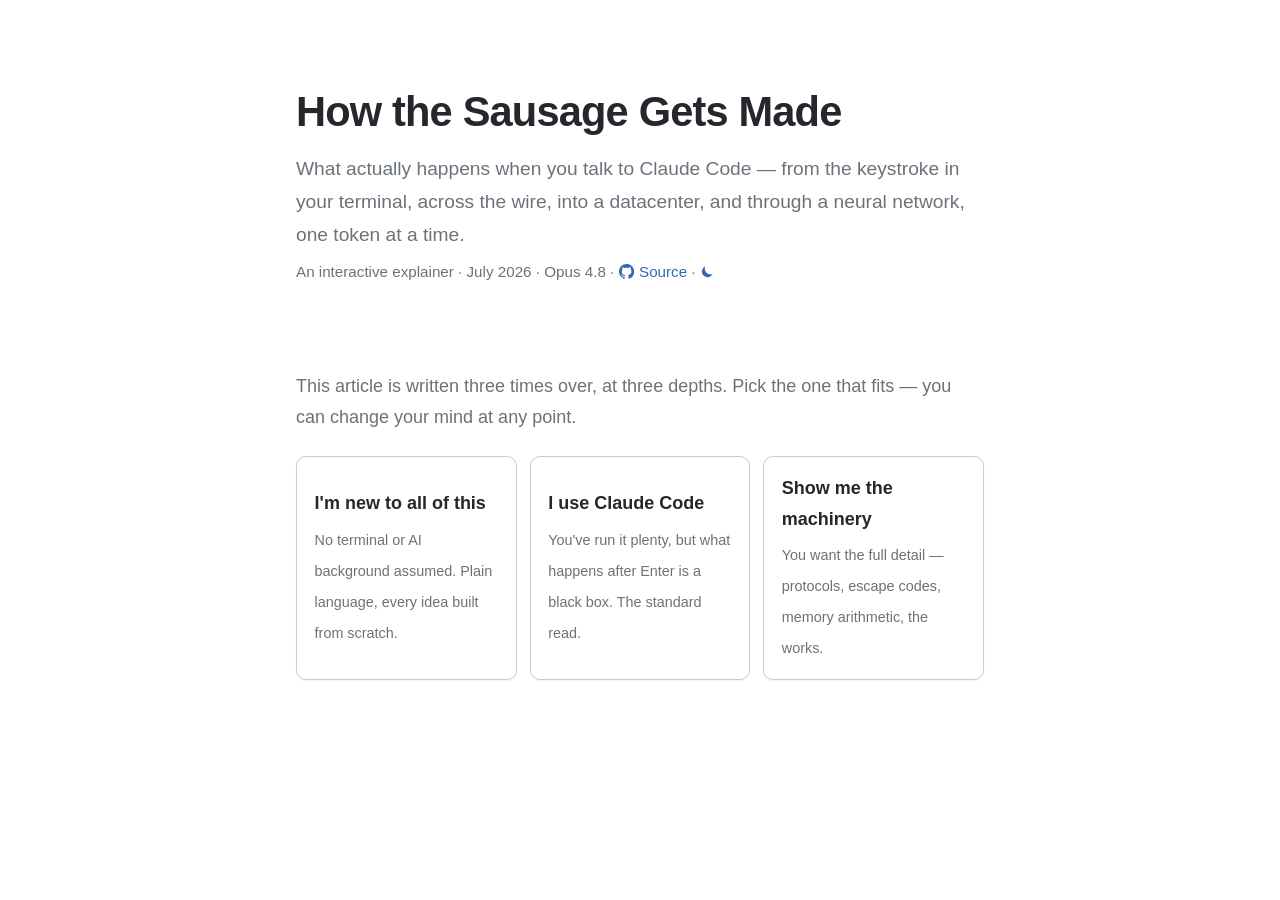
==== commit 91939794: "Add three reading levels, level-aware figures, and dark mode The article is now written three times " ====
--- a/index.html
+++ b/index.html
@@ -3,8 +3,8 @@
 <head>
 <meta charset="utf-8">
 <meta name="viewport" content="width=device-width, initial-scale=1">
-<meta name="color-scheme" content="light only">
-<meta http-equiv="Content-Security-Policy" content="default-src 'self'; script-src 'self' 'sha256-eS+iKHdn9iz20tV6ZNkma5nkExfCx6irGCzwLIIkHyo=' https://static.cloudflareinsights.com; connect-src 'self' https://cloudflareinsights.com; img-src 'self' data:; form-action 'none'; base-uri 'none'">
+<meta name="color-scheme" content="light dark">
+<meta http-equiv="Content-Security-Policy" content="default-src 'self'; script-src 'self' 'sha256-eS+iKHdn9iz20tV6ZNkma5nkExfCx6irGCzwLIIkHyo=' 'sha256-jcy5mVql3vzTbjU58Z2hdvD7cV1D/n1JgoWYEmILJ0M=' https://static.cloudflareinsights.com; connect-src 'self' https://cloudflareinsights.com; img-src 'self' data:; form-action 'none'; base-uri 'none'">
 <title>How the Sausage Gets Made — Inside a Claude Code Session</title>
 <meta name="description" content="An interactive explainer of everything that happens when you talk to Claude Code — from your terminal, across the wire, into a datacenter, and through a neural network, one token at a time.">
 <meta name="google-site-verification" content="McavMBsgOOjcxfS5MPDi8FYISNo1kBuMFVGN3m3-99Q" />
@@ -24,6 +24,7 @@
 <meta name="twitter:description" content="An interactive explainer of everything that happens when you talk to Claude Code — from your terminal, across the wire, into a datacenter, and through a neural network, one token at a time.">
 <meta name="twitter:image" content="https://alapidas.github.io/llm-sausage/og.png">
 <link rel="stylesheet" href="css/style.css">
+<script>(function(){var d=document.documentElement;var l=null,t=null;try{l=localStorage.getItem('sausage-level');t=localStorage.getItem('sausage-theme')}catch(e){}if(l==='novice'||l==='mid'||l==='deep'){d.setAttribute('data-level',l)}else{d.classList.add('gate')}if(t==='dark'||t==='light'){d.setAttribute('data-theme',t)}})();</script>
 <link rel="icon" href="data:image/svg+xml,<svg xmlns='http://www.w3.org/2000/svg' viewBox='0 0 100 100'><text y='.9em' font-size='90'>&#129386;</text></svg>">
 <link rel="icon" type="image/png" href="favicon.png">
 <script type="application/ld+json">
@@ -50,8 +51,28 @@
 <header class="hero">
   <h1>How the Sausage Gets Made</h1>
   <p class="subtitle">What actually happens when you talk to Claude&nbsp;Code — from the keystroke in your terminal, across the wire, into a datacenter, and through a neural network, one token at a time.</p>
-  <p class="byline">An interactive explainer · July 2026 · Opus 4.8 · <a href="https://github.com/alapidas/llm-sausage"><svg class="gh-ico" viewBox="0 0 16 16" aria-hidden="true"><path d="M8 0C3.58 0 0 3.58 0 8c0 3.54 2.29 6.53 5.47 7.59.4.07.55-.17.55-.38 0-.19-.01-.82-.01-1.49-2.01.37-2.53-.49-2.69-.94-.09-.23-.48-.94-.82-1.13-.28-.15-.68-.52-.01-.53.63-.01 1.08.58 1.23.82.72 1.21 1.87.87 2.33.66.07-.52.28-.87.51-1.07-1.78-.2-3.64-.89-3.64-3.95 0-.87.31-1.59.82-2.15-.08-.2-.36-1.02.08-2.12 0 0 .67-.21 2.2.82.64-.18 1.32-.27 2-.27.68 0 1.36.09 2 .27 1.53-1.04 2.2-.82 2.2-.82.44 1.1.16 1.92.08 2.12.51.56.82 1.27.82 2.15 0 3.07-1.87 3.75-3.65 3.95.29.25.54.73.54 1.48 0 1.07-.01 1.93-.01 2.2 0 .21.15.46.55.38A8.01 8.01 0 0 0 16 8c0-4.42-3.58-8-8-8z"/></svg>Source</a></p>
+  <p class="byline">An interactive explainer · July 2026 · Opus 4.8 · <a href="https://github.com/alapidas/llm-sausage"><svg class="gh-ico" viewBox="0 0 16 16" aria-hidden="true"><path d="M8 0C3.58 0 0 3.58 0 8c0 3.54 2.29 6.53 5.47 7.59.4.07.55-.17.55-.38 0-.19-.01-.82-.01-1.49-2.01.37-2.53-.49-2.69-.94-.09-.23-.48-.94-.82-1.13-.28-.15-.68-.52-.01-.53.63-.01 1.08.58 1.23.82.72 1.21 1.87.87 2.33.66.07-.52.28-.87.51-1.07-1.78-.2-3.64-.89-3.64-3.95 0-.87.31-1.59.82-2.15-.08-.2-.36-1.02.08-2.12 0 0 .67-.21 2.2.82.64-.18 1.32-.27 2-.27.68 0 1.36.09 2 .27 1.53-1.04 2.2-.82 2.2-.82.44 1.1.16 1.92.08 2.12.51.56.82 1.27.82 2.15 0 3.07-1.87 3.75-3.65 3.95.29.25.54.73.54 1.48 0 1.07-.01 1.93-.01 2.2 0 .21.15.46.55.38A8.01 8.01 0 0 0 16 8c0-4.42-3.58-8-8-8z"/></svg>Source</a> · <button type="button" id="theme-toggle" class="theme-toggle" aria-pressed="false" title="Switch to dark"><svg class="ico-sun" viewBox="0 0 16 16" aria-hidden="true"><circle cx="8" cy="8" r="3.2"/><g stroke="currentColor" stroke-width="1.4" stroke-linecap="round"><path d="M8 1v2"/><path d="M8 13v2"/><path d="M1 8h2"/><path d="M13 8h2"/><path d="M3.2 3.2l1.4 1.4"/><path d="M11.4 11.4l1.4 1.4"/><path d="M3.2 12.8l1.4-1.4"/><path d="M11.4 4.6l1.4-1.4"/></g></svg><svg class="ico-moon" viewBox="0 0 16 16" aria-hidden="true"><path d="M13.5 10.4A6 6 0 0 1 5.6 2.5a6 6 0 1 0 7.9 7.9z"/></svg><span class="vh">Toggle dark mode</span></button></p>
 </header>
+
+<div class="level-gate" id="level-gate">
+  <p class="level-gate-lead">This article is written three times over, at three depths. Pick the one that fits — you can change your mind at any point.</p>
+  <div class="level-cards" role="group" aria-label="Reading level">
+    <button type="button" class="level-card" data-level="novice">
+      <strong>I'm new to all of this</strong>
+      <span>No terminal or AI background assumed. Plain language, every idea built from scratch.</span>
+    </button>
+    <button type="button" class="level-card" data-level="mid">
+      <strong>I use Claude Code</strong>
+      <span>You've run it plenty, but what happens after Enter is a black box. The standard read.</span>
+    </button>
+    <button type="button" class="level-card" data-level="deep">
+      <strong>Show me the machinery</strong>
+      <span>You want the full detail — protocols, escape codes, memory arithmetic, the works.</span>
+    </button>
+  </div>
+</div>
+
+<p class="level-status" id="level-status">Reading as: <strong id="level-status-name"></strong> · <button type="button" class="level-change" id="level-change">change</button></p>
 
 <nav class="toc" aria-label="Contents">
   <ol>
@@ -67,306 +88,714 @@
 <section id="your-terminal">
   <h2>Your Terminal</h2>
 
-  <p>It starts with a sentence. You open a terminal, run <code>claude</code>, and ask
-  for something ordinary&nbsp;&mdash; fix the failing test, rename this function. You press
-  Enter, a spinner turns, and an answer streams back character by
-  character, as if someone were typing. It feels like a chat
-  window. It is nothing like a chat window. Between your keystroke and the first
-  character of the reply, your sentence will be folded into a document hundreds of
-  thousands of characters long, serialized into JSON, carried across the internet
-  to a datacenter, sliced into tokens, pushed through layer after layer of matrix
-  arithmetic on GPUs, and turned back into text one small piece at a time. We will
-  follow that request the whole way there and back, beginning on your own
-  machine&nbsp;&mdash; where, before any AI is involved, a surprising amount is already
-  going on.</p>
-
-  <h3>A program drawing a picture of a prompt</h3>
-
-  <p>The interface that greets you is not the terminal&rsquo;s own prompt. It is a
-  JavaScript program&nbsp;&mdash; installed via npm it runs on Node.js; the native
-  installer bundles its own runtime&nbsp;&mdash; that has taken over the window and is
-  drawing a text-mode user interface, somewhat the way a game draws frames. Ordinarily a terminal runs in
-  what Unix calls <em>canonical mode</em>: the operating system collects your
-  keystrokes into a line buffer, handles backspace for you, echoes each character
-  to the screen, and only hands the finished line to the program when you press
-  Enter. An interactive interface cannot work that way&nbsp;&mdash; it wants to react to
-  every keystroke, offer completions, move a selection with the arrow keys. So
-  Claude Code switches the terminal into <em>raw mode</em>. From then on every key
-  you press is delivered to the CLI process immediately, as one or a few raw
-  bytes on standard input, and nothing is echoed automatically. If the program did
-  nothing, your typing would be invisible.</p>
-
-  <p>Every character you see is therefore the program rendering, not the terminal
-  echoing. When a byte arrives, the CLI updates its internal state&nbsp;&mdash; the text of
-  your draft message, the cursor position&nbsp;&mdash; and repaints the affected part of the
-  screen by writing ANSI escape sequences to standard output: move the cursor
-  here, switch to this color, erase to the end of the line, write these
-  characters. The blinking block cursor, the border around the input box, the
-  spinner that appears while a request is in flight&nbsp;&mdash; all of it is redrawn, many
-  times a second, through the same output channel your shell uses to print the
-  results of <code>ls</code>. In the demonstration below, a request types itself into a
-  miniature terminal, and the lane underneath tracks each keystroke: the key
-  event, the raw byte handed to the CLI process, and a running count of screen
-  redraws.</p>
+  <div class="lv lv-novice">
+    <p>Most people meet a large language model in a chat app: a box you type into,
+    answers in text. Claude Code lives somewhere less familiar&nbsp;&mdash; a
+    <em>terminal</em>, a plain text-only window where you type commands instead of
+    clicking buttons. Launch it there and it paints its own interface out of text.</p>
+
+    <p>An ordinary terminal waits for you to press Enter before it prints your
+    letters. Claude Code turns that off to react the instant you touch a key. Now
+    nothing appears on its own: the program notices each keystroke and redraws the
+    screen to show it, many times a second.</p>
+
+    <p>In the demonstration below, a request types itself into a small terminal while
+    the boxes beneath count each key pressed and how often the screen is redrawn.</p>
+  </div>
+
+  <div class="lv lv-mid">
+    <p>It starts with a sentence. You run <code>claude</code>, ask it to fix the
+    failing test, and press Enter; an answer streams back character by character. It
+    feels like a chat window and is nothing like one: before that first character, your
+    sentence is folded into a document hundreds of thousands of characters long,
+    shipped as JSON to a datacenter and pushed through layer upon layer of GPU
+    arithmetic. We follow it the whole way, beginning on your own machine.</p>
+
+    <h3>A program drawing a picture of a prompt</h3>
+
+    <p>The interface greeting you is not the terminal&rsquo;s own prompt but a
+    JavaScript program drawing a text-mode interface. Normally a terminal runs in
+    what Unix calls <em>canonical mode</em>: the operating system buffers your
+    keystrokes into a line, handles backspace, echoes each character, and hands over the
+    finished line only at Enter. An interactive interface cannot work that way, so
+    Claude Code switches into <em>raw mode</em>, where every key reaches the CLI process
+    immediately as a raw byte or two, nothing echoed automatically.</p>
+
+    <p>Every character you see is thus the program rendering, not the terminal echoing.
+    When a byte arrives, the CLI updates its state and repaints the affected region by
+    writing ANSI escape sequences to standard output. All of it is redrawn many times a
+    second, on the same channel your shell uses to print <code>ls</code>. In the
+    demonstration below, a request types itself into a miniature terminal while the lane
+    beneath tracks each keystroke: key event, raw byte to the CLI process, and a running
+    count of redraws.</p>
+  </div>
+
+  <div class="lv lv-deep">
+    <p>The window is not the terminal&rsquo;s prompt but a program that has seized
+    control of it (npm-distributed for Node.js, or shipped with its own runtime). A Unix
+    terminal&rsquo;s driver defaults to <em>canonical mode</em>, governed by a
+    <code>termios</code> struct whose flags set the line discipline: <code>ICANON</code>
+    buffers bytes until a newline before waking the reader, and <code>ECHO</code> prints
+    each byte back. A text UI cannot wait for newlines, so the CLI switches the
+    descriptor to <em>raw mode</em>: it clears
+    <code>ICANON</code> and <code>ECHO</code>, disables signal generation, and sets
+    <code>VMIN&nbsp;=&nbsp;1</code>, <code>VTIME&nbsp;=&nbsp;0</code> so
+    <code>read()</code> returns on the first available byte, not a whole line. Keystrokes
+    then arrive at once on standard input, echoed only if the program echoes them.</p>
+
+    <p>Most keys arrive as the obvious byte; the interesting ones do not. The up arrow
+    sends three bytes&nbsp;&mdash; <code>ESC</code>, <code>[</code>, <code>A</code>, that
+    is <code>\x1b[A</code>&nbsp;&mdash; a <em>CSI</em> (Control Sequence Introducer)
+    escape sequence; Home, End, the function keys, and modified chords each encode their
+    own, which the program parses to recover the keypress. Output uses the same alphabet
+    in reverse&nbsp;&mdash; <code>\x1b[H</code> homes the cursor, <code>\x1b[2K</code>
+    erases a line, <code>\x1b[38;2;&hellip;m</code> sets a truecolor foreground&nbsp;&mdash;
+    on the very channel your shell uses to print <code>ls</code>.</p>
+
+    <p>Built on a React renderer for the terminal (Ink), the program keeps a virtual
+    screen and re-renders it like frames: each state change diffs against the last and
+    emits only the escape sequences to reconcile them. On resize the kernel delivers
+    <code>SIGWINCH</code>; the process re-reads rows and columns through the
+    <code>TIOCGWINSZ</code> ioctl and repaints. In the
+    demonstration below, a request types itself into a miniature terminal while the lane
+    beneath tracks each keystroke&nbsp;&mdash; key event, raw byte, running redraw
+    count&nbsp;&mdash; beside a bytes-in-versus-redraws readout and the ANSI sequences
+    (<code>ESC[2K</code>, <code>ESC[G</code>) it writes to repaint.</p>
+  </div>
 
   <div class="figure" id="fig-terminal"></div>
 
-  <h3>What Enter actually sends</h3>
-
-  <p>When you press Enter, it would be reasonable to assume the CLI sends your
-  sentence to the model. It does&nbsp;&mdash; but your sentence rides along at the very end
-  of something much larger. The API is stateless: between calls, the model
-  retains no memory of your project or your earlier messages. So on every single
-  request, the CLI assembles the full context from scratch. First comes a large
-  <em>system prompt</em>: several thousand words of instructions about how to
-  behave&nbsp;&mdash; how to format answers, when to ask before acting, how to use tools.
-  Then the <em>tool definitions</em>: every tool the model may request&nbsp;&mdash;
-  <code>Bash</code>, <code>Read</code>, <code>Edit</code>, <code>Grep</code>, and more&nbsp;&mdash; each described as a
-  JSON schema, its parameters spelled out in full. Then project
-  memory: files such as <code>CLAUDE.md</code>, notes about how this codebase works.
-  Then the entire conversation so far: every message, every reply, and every tool
-  result&nbsp;&mdash; file contents, command output, search matches&nbsp;&mdash; accumulated over the
-  session. And then, at last, your new message.</p>
-
-  <p>The figure below lays this assembly out as a single horizontal bar: the
-  model&rsquo;s <em>context window</em>, with room for 200,000 tokens. A token is a short
-  chunk of text, roughly three-quarters of an English word; we will meet tokens
-  properly in a later section. Drag the slider to extend the conversation, and
-  hover over or touch each segment to see what it holds. Notice how quickly the
-  history grows&nbsp;&mdash; each turn adds not only what was said but everything the tools
-  returned&nbsp;&mdash; and how thin the green sliver of your new message remains
-  throughout.</p>
+  <div class="lv lv-novice">
+    <p>Pressing Enter does not send your sentence alone. The model keeps no memory
+    between messages, so each time it is handed the whole story anew&nbsp;&mdash;
+    standing instructions, the actions it may take, notes about your project, and the
+    conversation so far. Your sentence is the last line of a very long page.</p>
+
+    <p>Below, drag the slider to grow the conversation; each band is named beneath the
+    bar, and an arrow points out your own message, tiny beside everything else.</p>
+  </div>
+
+  <div class="lv lv-mid">
+    <h3>What Enter actually sends</h3>
+
+    <p>Your sentence goes at the very end of something much larger. The API is
+    stateless: the model retains no memory between calls, so the CLI rebuilds the
+    context from scratch on every request. First a large <em>system prompt</em>:
+    several thousand words on behavior and tool use. Then the
+    <em>tool definitions</em>&nbsp;&mdash; <code>Bash</code>, <code>Read</code>,
+    <code>Edit</code>, <code>Grep</code>, and more, each as a JSON schema. Then project
+    memory such as <code>CLAUDE.md</code>. Then the whole conversation so
+    far&nbsp;&mdash; every message, reply, and tool result. And finally your new
+    message.</p>
+
+    <p>The figure below lays this out as one horizontal bar: the model&rsquo;s
+    <em>context window</em>, with room for 200,000 tokens. A token is a short chunk of
+    text, about three-quarters of an English word; we meet tokens properly later. Drag
+    the slider to extend the conversation and hover over or touch each segment to see
+    what it holds. Notice how fast the history grows, and how thin the green sliver of
+    your new message stays.</p>
+  </div>
+
+  <div class="lv lv-deep">
+    <p>Your sentence rides at the end of a document the CLI rebuilds from nothing on
+    every call: the Messages API is stateless, holding no session between requests. In
+    order: a <em>system prompt</em> of several thousand words setting behavior and
+    tool-use policy; the <em>tool schemas</em>&nbsp;&mdash; <code>Bash</code>,
+    <code>Read</code>, <code>Edit</code>, <code>Grep</code>, and the rest&nbsp;&mdash;
+    each a JSON Schema object with typed parameters, read by the model as documentation
+    for what it may request; project memory (<code>CLAUDE.md</code> and nested memory
+    files) as text; then the conversation, messages alternating <code>user</code> and
+    <code>assistant</code> roles, where an assistant turn may carry prose and
+    <code>tool_use</code> blocks whose outcomes return as <code>tool_result</code> blocks
+    in the next user turn. Your new message is appended last.</p>
+
+    <p>History dominates: every turn adds not just what was said but every byte the tools
+    returned&nbsp;&mdash; whole files, command output, search hits&nbsp;&mdash; all resent
+    verbatim on the next call. In the figure below, drag the slider to extend the
+    conversation and hover over or touch each segment to read its exact token count, a
+    rough byte estimate, and its position in the request; a toggle re-expresses the window
+    in kilobytes on the wire. The <em>context window</em> holds 200,000 tokens (a token is
+    about three-quarters of a word, met properly later), and the history swells while your
+    new message stays a thin sliver.</p>
+  </div>
 
   <div class="figure" id="fig-context-assembly"></div>
 
-  <p class="note">The segment sizes here are illustrative rather than measured;
-  they change between versions. But the system prompt and tool schemas together
-  typically account for tens of thousands of tokens before you have typed
-  anything at all.</p>
-
-  <h3>An agent, not an oracle</h3>
-
-  <p>There is a second surprise hiding in that bar: the tool results. Where do
-  they come from? The model itself cannot open your files, run your tests, or
-  execute anything. It receives text and produces text&nbsp;&mdash; that is the
-  entirety of its powers. What makes Claude Code an <em>agent</em> is the program
-  wrapped around the model. When the model wants to look at
-  <code>auth.spec.ts</code>, it replies not with an answer but with a structured
-  <code>tool_use</code> request&nbsp;&mdash; in effect, &ldquo;please run <code>Read</code> on this path.&rdquo;
-  The CLI checks that request against your permission settings (asking you first
-  when the rules require it), executes the tool locally on your machine, packages
-  the output into a <code>tool_result</code> message, appends it to the conversation,
-  and sends the whole context to the API again. The model, now seeing the file&rsquo;s
-  contents, may ask to run the test suite&nbsp;&mdash; and the cycle repeats.</p>
-
-  <p>In the animation below you can watch this loop turn. A single &ldquo;fix the
-  failing test&rdquo; routinely fans out into half a dozen API calls before the model
-  finally responds with plain prose instead of another tool request. How a
-  finished reply becomes an edit on your disk is a story for the final section.</p>
+  <div class="lv lv-novice">
+    <p>The pile also holds results from doing things: a file read, a command run. The
+    model can only read and write text; it cannot touch your computer. So when it wants a
+    file, it asks the program, which checks that this is allowed, runs it, and adds the
+    result to the story.</p>
+
+    <p>In the animation below, watch that loop turn: a request like &ldquo;fix the failing
+    test&rdquo; often takes several rounds before the model stops asking and simply
+    answers.</p>
+  </div>
+
+  <div class="lv lv-mid">
+    <p class="note">The segment sizes here are illustrative, not measured, and shift
+    between versions; even so, system prompt and tool schemas together typically run to
+    tens of thousands of tokens before you type anything.</p>
+
+    <h3>An agent, not an oracle</h3>
+
+    <p>Where do those tool results come from? The model cannot open your files or run
+    your tests; it only receives and produces text. What makes Claude Code an
+    <em>agent</em> is the program wrapped around it. When the model wants
+    <code>auth.spec.ts</code>, it replies not with an answer but with a
+    <code>tool_use</code> request. The CLI checks it against your permission settings,
+    prompting you when required, runs the tool locally, packages the output into a
+    <code>tool_result</code> message, and sends the whole context back. Seeing the file,
+    it may ask to run the test suite, and the cycle repeats.</p>
+
+    <p>In the animation below you can watch this loop turn: a single &ldquo;fix the failing
+    test&rdquo; routinely fans out into half a dozen API calls before the model answers
+    with plain prose instead of another tool request. How that reply becomes an edit on
+    your disk is the final section&rsquo;s story.</p>
+  </div>
+
+  <div class="lv lv-deep">
+    <p>Those tool results expose the architecture. The model is a pure text-to-text
+    function: context in, tokens out&nbsp;&mdash; it cannot open a file or start a
+    process. The agent is the loop the CLI wraps around it. When the model needs
+    <code>auth.spec.ts</code>, it does not answer; it emits an assistant turn carrying a
+    <code>tool_use</code> block and a stop reason of <code>tool_use</code> rather than a
+    finished reply. The CLI checks the call against your permission configuration,
+    prompting you when the rules demand, runs the tool locally, wraps the output in a
+    <code>tool_result</code> block, and issues a fresh request with the enlarged context.
+    Able now to read the file, it may emit another <code>tool_use</code>, and the wheel
+    turns again.</p>
+
+    <p>The loop continues while turns come back with stop reason <code>tool_use</code>,
+    and halts on an <code>end_turn</code>&nbsp;&mdash; ordinary prose with no tool
+    call&nbsp;&mdash; handed back as the answer. Other
+    conditions break it too: a configured iteration ceiling, an error or denied permission,
+    or you interrupting. In the animation below, each lap is marked with the stop reason
+    keeping it going, <code>tool_use</code>, until the exit turn reads
+    <code>end_turn</code>; a single &ldquo;fix the failing test&rdquo; fans out into half a
+    dozen requests before the model settles on prose, and how that reply becomes an edit on
+    disk is the last section&rsquo;s subject.</p>
+  </div>
 
   <div class="figure" id="fig-agent-loop"></div>
 
-  <p>Step back and notice what this architecture implies. Everything the model
-  will ever know about your request is inside that one growing document. It
-  cannot peek at your screen, browse your filesystem in the background, or
-  recall what you asked yesterday. If a fact is not in the context&nbsp;&mdash; placed
-  there by the system prompt, a memory file, or a tool result the model itself
-  asked for&nbsp;&mdash; then for the model it does not exist. There is no hidden channel.
-  The context is the interface.</p>
-
-  <p>At this point the CLI serializes the assembled context into the body of a
-  JSON request addressed to Anthropic&rsquo;s API. In the next section, we follow it
-  out of your machine.</p>
+  <div class="lv lv-novice">
+    <p>Everything the model knows about your request lives in that one growing page of
+    text. It cannot glance at your screen, wander your files, or remember yesterday; what
+    is not on the page does not exist for it. Next we follow that page as it leaves your
+    computer.</p>
+  </div>
+
+  <div class="lv lv-mid">
+    <p>Notice what this implies: everything the model will ever know about your request
+    lives in that one growing document. It cannot peek at your screen, browse your
+    filesystem, or recall yesterday. If a fact is not in the context, for the model it
+    does not exist. The context is the interface.</p>
+
+    <p>At this point the CLI serializes the assembled context into the body of a JSON
+    request addressed to Anthropic&rsquo;s API. In the next section, we follow it out of
+    your machine.</p>
+  </div>
+
+  <div class="lv lv-deep">
+    <p>The invariant is stark: everything the model will ever know about your task lives
+    in that single reconstructed document. There is no side channel&nbsp;&mdash; no
+    background access to your screen, your filesystem, or yesterday&rsquo;s session. A
+    fact reaches the model only if something places it in the context. The context is not
+    a view onto the state; it is the entire state. With that document assembled, the CLI
+    is ready
+    to serialize and send it, where the next section begins.</p>
+  </div>
 </section>
 
 <section id="the-request">
   <h2>The Request</h2>
 
-  <p>By the end of the previous section the CLI had gathered everything the model needs to see and serialized it into a single JSON document. Now that document has to leave your machine. It leaves as one ordinary HTTPS <code>POST</code> to <code>https://api.anthropic.com/v1/messages</code> — the same endpoint every other program that talks to the Claude API uses. There is no private tunnel and no special protocol; it is a web request like the ones your browser makes all day, only with an unusually large body and, as we will see, an unusually long-lived response.</p>
-
-  <p>It is worth dwelling on what the body contains, because, as we saw in the previous section, the server keeps no memory between calls: everything the model will know arrives inside this one request. The <code>model</code> field names which model should answer. <code>max_tokens</code> caps how long the reply may grow — a stop condition, not a target. <code>system</code> carries the CLI's standing instructions. <code>messages</code> is the conversation itself, an array of <code>user</code> and <code>assistant</code> turns — in practice alternating strictly, since every tool result comes back as the next user turn: when the model previously asked to run a tool, its output travels back embedded in that user turn as a <code>tool_result</code> content block, so from the API's point of view even the output of a shell command is just something you said. <code>tools</code> lists every tool the model may request, each described by a JSON Schema so that legal arguments are precisely defined. And <code>stream</code> is set to <code>true</code> — we will come back to that.</p>
-
-  <p>Alongside the body ride a few headers: <code>x-api-key</code> — or an OAuth bearer token, if you signed in with a subscription — proves who is asking, <code>anthropic-version</code> pins the API's behavior to a known date, and <code>content-type</code> declares the body to be JSON.</p>
-
-  <p>In the figure below you can hover over or tap each highlighted part of an abbreviated request to see what it is for. A real body from a working session would run to hundreds of kilobytes, so the long strings are elided here.</p>
+  <div class="lv lv-novice">
+    <p>When you type a message to Claude and press enter, it does not stay on your computer. It is packed up like a letter and sent to Anthropic's computers, which do the thinking and reply; your machine is just the envelope-stuffer and the mail slot.</p>
+
+    <p>The computers that answer keep no memory, so every time you write, the program folds the whole conversation so far — your new message and every earlier turn — back into the envelope. A label proving the letter is from you rides along, so only your account is charged.</p>
+
+    <p>Below, hover over or tap the parts of one such letter to see what each is for; a real one is far too long, so the sample is short.</p>
+  </div>
+
+  <div class="lv lv-mid">
+    <p>The CLI has serialized everything the model needs into one JSON document, and it leaves your machine as an ordinary HTTPS <code>POST</code> to <code>https://api.anthropic.com/v1/messages</code> — the endpoint every program using the Claude API hits. No private tunnel, no special protocol: a web request like your browser makes all day, only larger and longer-lived.</p>
+
+    <p>The server keeps no memory between calls, so everything the model will know arrives in this one body. <code>model</code> names which model answers; <code>max_tokens</code> caps how long the reply may grow, a stop condition rather than a target; <code>system</code> carries the CLI's standing instructions; and <code>messages</code> is the conversation, an array of <code>user</code> and <code>assistant</code> turns that alternate strictly because every tool result returns as the next user turn, a <code>tool_result</code> block. <code>tools</code> lists every tool the model may request, each with a JSON Schema, and <code>stream</code> is <code>true</code>. Alongside ride the headers: <code>x-api-key</code> (or an OAuth bearer token for subscription sign-ins) proves who is asking, <code>anthropic-version</code> pins behavior to a date, and <code>content-type</code> declares the body JSON.</p>
+
+    <p>In the figure below, hover over or tap each highlighted part of an abbreviated request to see what it is for; a real body runs to hundreds of kilobytes, so the long strings are elided.</p>
+  </div>
+
+  <div class="lv lv-deep">
+    <p>The document leaves as a single HTTP <code>POST</code> to <code>https://api.anthropic.com/v1/messages</code>, over HTTP/2 inside a TLS connection we open in a moment. The body is JSON in the public Messages API shape every SDK serializes to; because the endpoint is stateless it is the whole world the model sees. <code>model</code> selects the model; <code>max_tokens</code> is a hard output ceiling, enforced server-side and invisible to the model; <code>system</code> holds the standing instructions; <code>messages</code> is the conversation as <code>user</code> and <code>assistant</code> turns. Tool output is not a distinct role — a result returns in the next <code>user</code> turn as a <code>tool_result</code> block keyed to its <code>tool_use</code> id, which is why turns alternate strictly. <code>tools</code> carries each tool's name, description, and JSON Schema, and <code>stream</code> is <code>true</code> so the reply arrives incrementally.</p>
+
+    <p>One field family changes the economics of the agentic loop: prompt caching. Attaching <code>cache_control</code> breakpoints of type <code>ephemeral</code> to content blocks lets the server serve a matching prefix from cache instead of reprocessing it. The match is a strict prefix — the prompt is hashed in the fixed order <code>tools</code>, <code>system</code>, <code>messages</code>, and one differing byte before a breakpoint invalidates everything after — so a well-behaved CLI keeps the stable head byte-identical and appends only at the end. You get up to four breakpoints, and <code>usage</code> reports <code>cache_read_input_tokens</code> and <code>cache_creation_input_tokens</code> to confirm hits; how Anthropic stores those prefixes internally is not public. Three headers ride alongside: <code>x-api-key</code> or an <code>Authorization: Bearer</code> token, <code>anthropic-version</code>, and <code>content-type</code>.</p>
+
+    <p>Below, hover over or tap each highlighted part to read what it does and its rough size in bytes and tokens, with a line totalling the roughly 150-kilobyte body whose long strings — system prompt, tool schemas, history — are elided.</p>
+  </div>
 
   <div class="figure" id="fig-request-json"></div>
 
-  <h3>Before the first byte</h3>
-
-  <p>Sending a request to <code>api.anthropic.com</code> sounds like a single action, but a name is not an address. First comes DNS: your machine asks a resolver what IP address the name maps to, and the answer is usually not a computer in one particular datacenter but an address belonging to an edge network — infrastructure with points of presence spread around the world, arranged so that the address you get routes to somewhere close to you. With an address in hand, your machine opens a TCP connection: it sends a SYN, the far end answers SYN-ACK, and your machine replies ACK. That single round trip gives both sides agreed-upon sequence numbers, so lost or reordered packets can be detected and repaired later.</p>
-
-  <p>Only now does security enter. In TLS 1.3 your machine sends a ClientHello that already includes its half of a key exchange; the server answers with its own half, a certificate proving it really is <code>api.anthropic.com</code>, and a Finished message — all in one flight. Your machine verifies the certificate, sends its own Finished, and can attach encrypted application data to that very same flight. One round trip, and both ends hold symmetric keys that no eavesdropper can derive. This is the reason your API key, your source code, and the model's reply never cross the internet in readable form. The demonstration below replays the whole exchange as a sequence diagram, with a clock accumulating a plausible 30&nbsp;ms per round trip. Try the toggle: when the CLI reuses a connection it already has open, everything above the final arrow simply disappears.</p>
+  <div class="lv lv-novice">
+    <p>Before the letter goes out, your computer and Anthropic's exchange a quick greeting and agree on a secret code only the two of them know. From then on everything is sealed: anyone who opened the envelope along the way would find only scrambled nonsense, which is why it is safe to send Claude your private notes.</p>
+
+    <p>Below, watch the greeting play out while a counter tallies the delay, then flip the switch: a follow-up message skips the greeting, because the two computers already know each other.</p>
+  </div>
+
+  <div class="lv lv-mid">
+    <h3>Before the first byte</h3>
+
+    <p>A name is not an address, so first comes DNS: your machine asks a resolver what IP <code>api.anthropic.com</code> maps to, and the answer usually belongs not to one datacenter but to an edge network whose points of presence worldwide route the address near you. Then your machine opens a TCP connection — SYN, SYN-ACK, ACK — a round trip that gives both sides agreed sequence numbers, so lost or reordered packets can be repaired later.</p>
+
+    <p>In TLS 1.3 your machine sends a ClientHello carrying its half of a key exchange; the server answers with its own half, a certificate proving it is <code>api.anthropic.com</code>, and a Finished message, all in one flight. Your machine verifies the certificate, sends its own Finished, and attaches encrypted application data to that same flight. One round trip, and both ends hold symmetric keys no eavesdropper can derive — which is why your API key and your source code never cross the internet in readable form. The demonstration below replays this as a sequence diagram, a clock adding a plausible 30&nbsp;ms per round trip; flip the toggle to reuse an open connection and everything above the final arrow disappears.</p>
+  </div>
+
+  <div class="lv lv-deep">
+    <p>A hostname is not a route, so the first work is DNS: your resolver walks the delegation chain and returns <code>A</code> and <code>AAAA</code> records for <code>api.anthropic.com</code>. Large public endpoints are typically fronted by anycast — the same IP announced into BGP from many points of presence at once, the routing fabric delivering your packets to whichever is closest in network terms. Which networks announce it, and where they terminate the connection, is not public for Anthropic specifically; this is how large API services are commonly fronted. TCP then handshakes — SYN, SYN-ACK, ACK — establishing sequence numbers so loss and reordering can be repaired.</p>
+
+    <p>TLS 1.3 then secures the channel in one round trip. The ClientHello carries a <code>key_share</code> — your half of an ephemeral Diffie-Hellman exchange, typically over X25519 — and the server replies with its own, from which both sides derive the same secret, followed by its certificate chain and a Finished, now encrypted. Your machine validates that chain to a trusted root, confirms the certificate's subject-alternative-name list covers the host, and appends encrypted application data to the same flight. The ephemeral keys give forward secrecy; a resumed session reuses a pre-shared-key ticket to collapse the handshake further. One detail worth naming: the Server Name Indication — the cleartext <code>api.anthropic.com</code> in the ClientHello — stays visible unless Encrypted Client Hello is used.</p>
+
+    <p>Below, the handshake replays as a sequence diagram with a clock adding a plausible 30&nbsp;ms per round trip; a toggle drops every flight above the final arrow on a resumed connection, and a panel names what a passive observer still reads — the destination address, the cleartext SNI hostname, and every record's size and timing.</p>
+  </div>
 
   <div class="figure" id="fig-tls"></div>
 
-  <p>That toggle matters more than it may seem. An agentic session is not one request; it is a loop — model asks for a tool, CLI runs it, sends the result back, and so on, sometimes dozens of times. The CLI therefore keeps the connection warm with HTTP keep-alive, and every request after the first skips DNS, the TCP handshake, and the TLS handshake entirely, paying only the one-way travel time.</p>
-
-  <h3>Hop by hop</h3>
-
-  <p>The request itself, split into packets, now travels a path you never see: from your laptop to your Wi-Fi router, through your ISP's equipment, across a handful of backbone routers, and into the edge point of presence that your DNS answer pointed at. Each router along the way makes its decision by reading only the IP header — the destination address, a hop counter, a few flags — and forwards the packet on. The payload is TLS ciphertext to every one of these middleboxes; they could copy every byte and learn nothing beyond who is talking to whom, and roughly how much.</p>
-
-  <p>The time this takes has a hard floor: light in optical fiber travels at roughly two thirds of its speed in vacuum, about 200&nbsp;km per millisecond. Crossing a continent therefore costs tens of milliseconds no matter how clever the routing, which is exactly why edge networks try to terminate your connection close to you. In the figure below you can watch a packet make the trip, hover over or tap any node to see what it can read, and drag the slider from same-city to trans-oceanic distances to feel how geography dominates the total.</p>
+  <div class="lv lv-novice">
+    <p>The sealed letter does not travel in one piece: it is broken up, and each piece is passed from machine to machine — your home router, your provider's equipment, a chain of big routers forming the internet's backbone. Every machine reads the address outside; none can read what is sealed inside.</p>
+
+    <p>None can beat distance: the pieces move at nearly the speed of light, yet crossing an ocean takes noticeably longer than crossing a city. Below, follow a piece along its route, tap any machine to see what it may read, and slide from a nearby to a faraway destination to feel how distance adds to the wait.</p>
+  </div>
+
+  <div class="lv lv-mid">
+    <p>That toggle matters: an agentic session is a loop — the model asks for a tool, the CLI runs it and sends the result back — so HTTP keep-alive holds the connection open, and every request after the first skips DNS and both handshakes.</p>
+
+    <h3>Hop by hop</h3>
+
+    <p>Split into packets, the request travels a path you never see, from your Wi-Fi router to the edge point of presence your DNS answer named. Each router reads only the IP header — destination, a hop counter, a few flags — and forwards the packet on; the payload is TLS ciphertext, so a router could copy every byte and learn nothing beyond who is talking to whom.</p>
+
+    <p>This has a hard floor: light in fiber travels about 200&nbsp;km per millisecond, so crossing a continent costs tens of milliseconds — which is why edge networks terminate close to you. Below, watch a packet make the trip, hover over or tap any node to see what it can read, and drag the slider from same-city to trans-oceanic distances to feel geography dominate the total.</p>
+  </div>
+
+  <div class="lv lv-deep">
+    <p>Over that connection the CLI speaks HTTP/2: the request becomes binary frames, headers are compressed with HPACK, and the whole agentic loop — request, tool call, result, next request — is multiplexed over the single kept-alive connection, so every turn after the first pays only one-way travel rather than another setup. Each frame is split into IP packets that cross your ISP's access and aggregation layers, the backbone, and the edge terminating your session. Every router forwards on the destination address in the IP header alone, decrementing the TTL, with the route between autonomous systems chosen by BGP over peering and transit links.</p>
+
+    <p>To all of them the payload is opaque ciphertext, which hides the contents — your key, your code, the model's tokens — but not the metadata. Because the response streams token by token, the sizes and timing of the ciphertext frames trace the shape of the generation, so an observer counting bytes and clocking arrivals learns roughly how long the answer is and how fast it comes; padding and framing blunt this without erasing it. Latency, meanwhile, has a floor set by physics: light in fiber moves about 200&nbsp;km per millisecond, so a transcontinental leg costs tens of milliseconds — the reason terminating your connection near you is worth the trouble.</p>
+
+    <p>Below, watch the packet's TTL tick down at each router, tap any node to see what it can read, and drag the distance slider while a bar tallies the one-way latency hop by hop and the cumulative round-trip total.</p>
+  </div>
 
   <div class="figure" id="fig-journey"></div>
 
-  <p class="note">We drew five hops; a real <code>traceroute</code> typically shows ten to twenty, and the exact machinery fronting <code>api.anthropic.com</code> — which networks announce it, where TLS is terminated — is not public. What we describe here is how large API services are typically fronted; the physics of the trip is the same either way.</p>
-
-  <p>One last detail before we let the packets go. Because the request said <code>stream: true</code>, the response will not be a single document that arrives when the model is done. It will be a long-lived HTTP response carrying server-sent events, and the connection we worked so hard to establish stays open for the entire generation, delivering the reply piece by piece as it is produced. We will unpack that stream in the final section.</p>
-
-  <p>For now the packets have arrived at Anthropic's front door — and a large-scale inference service has to decide, in a few milliseconds, what to do with them.</p>
+  <div class="lv lv-novice">
+    <p>The letter has reached Anthropic's front door, where a very busy building must decide, in the blink of an eye, who opens it — and that is where we go next.</p>
+  </div>
+
+  <div class="lv lv-mid">
+    <p class="note">We drew five hops; a real <code>traceroute</code> typically shows ten to twenty, and the machinery fronting <code>api.anthropic.com</code> — which networks announce it, where TLS is terminated — is not public. This is the common shape of large API fronting; the physics is the same either way.</p>
+
+    <p>Because the request said <code>stream: true</code>, the response is not one document delivered when the model finishes but a long-lived HTTP response carrying server-sent events, the connection staying open for the whole generation; we unpack it in the final section. For now the packets have reached Anthropic's front door, where a large-scale inference service has a few milliseconds to decide what to do with them.</p>
+  </div>
+
+  <div class="lv lv-deep">
+    <p class="note">The figure draws five hops; a real <code>traceroute</code> usually shows ten to twenty, and what sits in front of <code>api.anthropic.com</code> — which networks originate the anycast route, where TLS is terminated — is not public. This is the common shape of large API fronting; the physics is invariant.</p>
+
+    <p>Because the request set <code>stream: true</code>, the response is not one buffered document but a long-lived reply carrying server-sent events over the same HTTP/2 stream — <code>message_start</code>, a run of <code>content_block_delta</code> events, and finally <code>message_stop</code> — held open for the whole generation. We unpack it in the final section. For now the packets have crossed the front door, and a large-scale inference service has a few milliseconds to decide what to do with them.</p>
+  </div>
 </section>
 
 <section id="into-the-datacenter">
   <h2>Into the Datacenter</h2>
 
-  <p>We left your request as a stream of encrypted packets, addressed to <code>api.anthropic.com</code>, disappearing into the network. Now they arrive. The first machines to touch them are edge servers whose job is mundane but essential: they hold the server's private key and complete the TLS handshake, so this is where the encryption is finally peeled away and your request becomes readable JSON again — at the far end of the encrypted tunnel, on infrastructure operated by or for Anthropic, and nowhere else along the way.</p>
-
-  <p>The decrypted request then meets an <em>API gateway</em>. Before any model sees a single byte, the gateway authenticates the API key in the <code>x-api-key</code> header, checks it against rate limits and quotas, and validates the JSON body — is the model name real, is <code>max_tokens</code> sane, does the message list parse? Requests that fail any of these checks are turned away right here, with the <code>401</code>, <code>429</code>, or <code>400</code> answered in a few milliseconds without waking a single GPU. Requests that pass are handed to a load balancer, which picks one backend out of a large fleet of <em>model servers</em> — and because each fleet holds one model's weights, requests for Opus and for Haiku part ways here, traveling to different pools of machines.</p>
-
-  <p class="note">One honest caveat: the exact layout of Anthropic's production stack is not public, and we won't pretend to know it. Everything here describes how large-scale LLM inference services are generally built — the standard, well-documented machinery of the field. The real system surely differs in details, but these are the mechanisms any service at this scale relies on.</p>
-
-  <p>In the demonstration below, you can watch this front door at work. Requests stream in from the left as colored dots, pause briefly at the gateway while their credentials are checked — the occasional red one is bounced for a bad key or an exceeded rate limit — and the survivors are routed to whichever server has capacity to spare. Your own request is the orange dot. Drag the slider to raise the incoming rate and watch the load bars respond.</p>
+  <div class="lv lv-novice">
+    <p>Your message has crossed the internet into a building full of computers — picture a huge restaurant kitchen. Your order stops first at a front desk, where a greeter checks you are a real customer within your plan and the order makes sense. Bad orders are turned away; the rest go to a free cook. Below, yours is the orange dot, and the scene runs itself.</p>
+  </div>
+
+  <div class="lv lv-mid">
+    <p>We left your request as encrypted packets bound for <code>api.anthropic.com</code>. They arrive at edge servers that hold the private key and complete the TLS handshake, so the encryption is peeled away here — on infrastructure operated by or for Anthropic — and becomes readable JSON again.</p>
+
+    <p>It then meets an <em>API gateway</em>. Before any model sees a byte, the gateway authenticates the <code>x-api-key</code> header, checks it against rate limits and quotas, and validates the JSON body — real model name, sane <code>max_tokens</code>, parseable messages. Failures are turned away here with a <code>401</code>, <code>429</code>, or <code>400</code> in milliseconds, without waking a GPU. Survivors go to a load balancer, which picks one <em>model server</em> from a large fleet; because each fleet holds a single model's weights, requests for Opus and Haiku part ways here.</p>
+
+    <p class="note">The exact layout of Anthropic's production stack is not public; everything here is how large-scale inference services are generally built, and the real system surely differs in detail.</p>
+
+    <p>Below, that front door runs live: drag the slider to raise the incoming rate and watch survivors fan out across the fleet while the load bars respond. Yours is the orange dot.</p>
+  </div>
+
+  <div class="lv lv-deep">
+    <p>Arriving packets terminate at edge servers that hold the certificate's private key and complete the TLS handshake, so decryption happens here and nowhere earlier. The plaintext request passes an <em>API gateway</em> that authenticates the <code>x-api-key</code> header, enforces per-key rate and quota limits, and validates the JSON body, rejecting bad requests with a <code>401</code>, <code>429</code>, or <code>400</code> in milliseconds without scheduling accelerator work. Survivors reach a load balancer, where two layers usually stack. A layer-4 balancer works at the TCP level, hashing or round-robining connections without inspecting them — fast, but blind to what a request will cost. A layer-7 balancer terminates HTTP and routes on the model name, request size, or a session-affinity key; that last matters, because Opus and Haiku requests must land on entirely different fleets, each keeping one model's weights resident. Backends stay in rotation only while health checks pass: liveness probes confirm the process is up, readiness checks that the weights are loaded and the queue draining, so a server mid-startup or mid-crash is pulled from the pool. Below, each backend shows its queue depth and health; one marked <em>drain</em> has left rotation until its queue empties. Drag the slider to raise the arrival rate and watch the queues respond.</p>
+  </div>
 
   <div class="figure" id="fig-loadbalancer"></div>
 
-  <h3>A model too big for one chip</h3>
-
-  <p>Why does the request need a special "model server" at all, rather than any machine in the building? Because a frontier model is mostly one enormous block of numbers: its weights run to hundreds of gigabytes, far more than any single GPU (or other accelerator; we will use the terms interchangeably) can hold. So the model is <em>sharded</em> — sliced across a group of accelerators wired together with fast interconnects, and that whole group acts as one logical server. The diagram below unpacks the single box labeled "model server" above: it really contains several chips, each holding one slice, all working in concert on every token generated for you.</p>
+  <div class="lv lv-novice">
+    <p>One cook cannot handle your whole order — the thing doing the work is too big to fit in one place, like a library so vast its books fill many rooms. The part that writes Claude's replies is like that. Below, one kitchen station is opened up — really several chips, each holding one slice, all working in step.</p>
+  </div>
+
+  <div class="lv lv-mid">
+    <h3>A model too big for one chip</h3>
+
+    <p>A frontier model is mostly one enormous block of numbers: its weights run to hundreds of gigabytes, more than any single GPU (or accelerator) can hold. So the model is <em>sharded</em>, sliced across a group of accelerators wired together by fast interconnects, and the whole group acts as one logical server. The diagram below unpacks that single "model server" box: it holds several chips, each with one slice, all working in concert on every token.</p>
+  </div>
+
+  <div class="lv lv-deep">
+    <h3>A model too big for one chip</h3>
+
+    <p>A frontier model's weights run to hundreds of gigabytes, far beyond the tens of gigabytes of high-bandwidth memory on one accelerator, so the model is <em>sharded</em> across chips that act as one logical server, cut along two axes. <em>Tensor parallelism</em> splits individual weight matrices: each chip holds a vertical slice of every layer and computes its partial for each token, and the partials are combined by an <em>all-reduce</em> before the next layer. That all-reduce fires at essentially every layer, so it is tolerable only over a very fast interconnect — NVLink-class links within a node, not ordinary Ethernet. <em>Pipeline parallelism</em> instead splits by depth: each chip holds a block of consecutive layers and tokens flow down the pipeline. Its cross-chip traffic is far smaller — only activations at block boundaries — so it tolerates slower links and spans nodes, at the cost of a "bubble" of idle chips that in-flight micro-batches must hide. Real deployments combine the two. Anthropic's exact configuration is not public, but the constraint — all-reduce cost against interconnect bandwidth — is universal. Below, the box opens to several chips, each with one tensor-parallel slice; double arrows mark the all-reduce within a node, the single arrow the pipeline split across nodes.</p>
+  </div>
 
   <div class="figure" id="fig-sharding"></div>
 
-  <p>Those weights were loaded once at startup and stay resident in accelerator memory permanently. This inverts the usual picture of a web service: the model is far too heavy to move, so it never does — your few kilobytes of request travel to the weights, flow through them, and leave. The weights are the factory; your request is the workpiece.</p>
-
-  <h3>Sharing the assembly line</h3>
-
-  <p>One fact shapes how these servers are run: an accelerator performs the arithmetic for one generation step so quickly that serving a single user would leave it idle almost all the time. The expensive part of each step is streaming those hundreds of gigabytes of weights through the compute units — and having streamed them, the chip can apply them to one request or to dozens for nearly the same cost. So serving systems <em>batch</em>: many strangers' requests ride through the very same forward passes, sharing each read of the weights.</p>
-
-  <p>The refinement that makes this practical is called <em>continuous batching</em>. Requests don't wait for a full busload to assemble; they join and leave the batch at the granularity of a single token. The moment one request frees its slot, another slides in mid-stream, and the assembly line never pauses. The figure below shows one server's batch as a timeline: each row is a slot, each column one forward pass, and each rounded bar one request — a short bright chunk when its prompt is absorbed, then one small cell per generated token. Yours is again in orange. Raise the arrival rate and watch the occupancy and the combined token rate climb.</p>
+  <div class="lv lv-novice">
+    <p>Here is a surprise: serving one person barely keeps a chip busy — a hot oven bakes one tray or a dozen for nearly the same effort. So the kitchen never cooks for one guest; it runs many strangers' orders through the same steps at once, and a finished order leaves while a new one takes its place. Below, each row is a seat and each bar an order; turn up the arrivals and watch the seats fill and the food climb.</p>
+  </div>
+
+  <div class="lv lv-mid">
+    <p>Those weights loaded once at startup and stay resident in accelerator memory: the model is too heavy to move, so your few kilobytes of request travel to the weights, flow through, and leave.</p>
+
+    <h3>Sharing the assembly line</h3>
+
+    <p>One fact shapes how these servers run: an accelerator finishes one generation step so fast that serving a single user leaves it idle almost all the time. The costly part is streaming hundreds of gigabytes of weights through the compute units — and once streamed, they apply to one request or to dozens for nearly the same cost. So servers <em>batch</em>, riding many strangers' requests through the same forward passes.</p>
+
+    <p>The refinement that makes this practical is <em>continuous batching</em>: requests join and leave at single-token granularity, so the moment one frees its slot another slides in mid-stream. The timeline below shows one server's batch — each row a slot, each column a forward pass, each bar a request: a bright prefill chunk, then one cell per token, yours in orange. Raise the arrival rate and watch occupancy and the combined token rate climb.</p>
+  </div>
+
+  <div class="lv lv-deep">
+    <p>Those weights load once at startup and stay resident — too heavy to move, so your kilobytes travel to them. Because a single generation step barely occupies the compute units — the cost is streaming the weights through them, and once streamed they serve one request or dozens for almost the same cost — servers <em>batch</em> many requests through shared forward passes.</p>
+
+    <h3>Sharing the assembly line</h3>
+
+    <p>The naive form, <em>static batching</em>, collects a fixed group and runs it until all finish — wasteful, since requests finish at different lengths and the batch stalls on its slowest member while freed slots idle. <em>Continuous batching</em> (also in-flight batching, from the Orca work) manages the batch at single-token granularity: after each forward pass the scheduler evicts any request that emitted its stop token and admits a waiting one, so a newcomer's prefill interleaves with others' decode and no slot idles. Below, each row is a slot, each column one forward pass, each bar a request — a bright prefill chunk, then one cell per token, yours in orange. Raise the arrival rate and watch occupancy climb; the readout compares this against static batching and reports the average wait.</p>
+  </div>
 
   <div class="figure" id="fig-batching"></div>
 
-  <p>Notice what the readout implies: the server's total output grows almost linearly with occupancy, while each individual request still gets a token on every pass — which is why batching is universal, multiplying the useful work per pass without slowing any one user much.</p>
-
-  <h3>Prefill and decode</h3>
-
-  <p>Within each request, the work splits into two very different phases, and the split explains something you have felt every time you use Claude. First comes <em>prefill</em>: the entire prompt is pushed through the model in one massively parallel pass, because all its tokens are already known and can be processed at once. This phase is limited by raw arithmetic, and its duration is your <em>time to first token</em>. Then comes <em>decode</em>: tokens are generated one at a time, each requiring its own complete pass through every layer, limited not by arithmetic but by how fast the weights can be streamed from memory. One big gulp, then many small sips — that is the pause-then-stream rhythm you know. In the demonstration below, you can replay both phases in slow motion, and lengthen the prompt to see the first-token wait grow while the decode rate stays flat.</p>
+  <div class="lv lv-novice">
+    <p>Your order is handled in two steps that you have felt. First the cook reads your whole order at once — the longer it is, the longer this takes, the pause before any reply appears. Then the cook writes the answer one word at a time, at a steady pace a longer order does not slow. Below, which loops on its own, stretch the request and watch the opening pause grow while the writing speed holds.</p>
+  </div>
+
+  <div class="lv lv-mid">
+    <p>The readout shows why batching is universal: total output grows almost linearly with occupancy while each request still gets a token every pass — more useful work per pass without much slowing any user.</p>
+
+    <h3>Prefill and decode</h3>
+
+    <p>Within each request the work splits into two very different phases. <em>Prefill</em> pushes the entire prompt through the model in one massively parallel pass, since all its tokens are known at once; limited by raw arithmetic, its duration is your <em>time to first token</em>. Then <em>decode</em> generates tokens one at a time, each a full pass through every layer, limited not by arithmetic but by how fast the weights stream from memory. Below, replay both phases in slow motion and lengthen the prompt to see the first-token wait grow while the decode rate stays flat.</p>
+  </div>
+
+  <div class="lv lv-deep">
+    <p>The readout makes the payoff concrete: output grows almost linearly with occupancy while each request still gets a token every pass.</p>
+
+    <h3>Prefill and decode</h3>
+
+    <p>Within a request the work divides into two phases of opposite character. <em>Prefill</em> pushes all prompt tokens through the model in one pass; since every token is known, the layer operations are large matrix-matrix multiplies with high arithmetic intensity, so prefill is compute-bound, its cost scaling with prompt length — this is your <em>time to first token</em>. <em>Decode</em> is the opposite: each new token needs a full pass through every layer for one token alone, collapsing those multiplies into skinny matrix-vector products with almost no arithmetic reuse, so the bottleneck becomes memory bandwidth — one token means streaming the entire weight set out of high-bandwidth memory once. That gives a hard ceiling: if a replica holds <code>N</code> bytes of weights and its HBM delivers <code>B</code> bytes per second, a single stream cannot exceed roughly <code>B/N</code> tokens per second. Put numbers on it: 150 GB of weights over an aggregate 5 TB/s tops out near 33 tokens per second per stream. Batching pays because that one weight-streaming serves the whole batch at once. Below, replay both phases and lengthen the prompt to watch the first-token wait grow while the decode rate stays flat; the readout divides weight bytes by bandwidth to work the ceiling out.</p>
+  </div>
 
   <div class="figure" id="fig-prefill-decode"></div>
 
-  <p>Prefill is also where a well-known optimization lives. If the beginning of your prompt is identical to one the server processed moments ago — and in an agent loop it almost always is, since every iteration resends the same system prompt, tool definitions, and conversation so far — the service can keep the computed internal state of that prefix and skip re-prefilling it. This is <em>prompt caching</em> — unlike much of this section, a documented feature of Anthropic's API — and Claude Code marks the stable prefixes of its requests as cacheable for exactly this reason — the difference between re-reading the whole transcript from scratch on every turn and paying only for what's new.</p>
-
-  <p>There is one thing we have quietly glossed over. We keep saying the model processes "tokens," but your request is still text — bytes of UTF-8. Before the first layer of the model can touch it, that text has to become numbers. How that happens is our next stop.</p>
+  <div class="lv lv-novice">
+    <p>One last trick: as you work with Claude, the start of each new message often repeats the last, so rather than re-read it the kitchen keeps its notes and reads only what is new. But we keep saying the cook reads your words, and that is not quite true — a computer handles only numbers. How your words become numbers is where we go next.</p>
+  </div>
+
+  <div class="lv lv-mid">
+    <p>Prefill is also where a well-known optimization lives. If the start of your prompt matches one processed moments ago — and in an agent loop it almost always does, since every turn resends the same system prompt, tool definitions, and transcript — the service reuses that prefix's computed state and skips re-prefilling it. This is <em>prompt caching</em>, a documented feature of Anthropic's API, and Claude Code marks its stable prefixes as cacheable for that reason. We keep saying the model processes "tokens," but your request is still UTF-8 text — turning it into numbers is our next stop.</p>
+  </div>
+
+  <div class="lv lv-deep">
+    <p>Prefill is also where prompt caching lives — unlike most of this section, a documented API feature. When a request's prefix matches one processed moments earlier, the server reuses that prefix's state and skips re-prefilling it; in an agent loop the system prompt, tool definitions, and prior transcript recur every turn, so Claude Code marks those prefixes as cacheable, turning a full re-read into a charge for only what is new. All of this assumed the model consumes "tokens," but your request is still UTF-8 text — turning those bytes into numbers is where we go next.</p>
+  </div>
 </section>
 
 <section id="tokens">
   <h2>Tokens</h2>
 
-  <p>The request has cleared the routing layers and reached a machine that holds the model's weights. What it carries is still just text — your prompt, the conversation so far, the tool definitions, all of it one long string of bytes. A neural network cannot do anything with a string of bytes directly. It computes with numbers, so before anything else happens the text is translated: it is cut into <em>tokens</em>, and each token is exchanged for an integer.</p>
-
-  <p>A token is not a character, and it is not quite a word. It is an entry in a fixed vocabulary of text fragments — modern models use vocabularies on the order of a hundred thousand entries or more. Common words are single tokens. So are common prefixes and endings, frequent letter pairs, punctuation runs, and — perhaps surprisingly — words with a leading space attached: <code>the</code> and <code>␣the</code> are two different entries, because inside running text a word almost always arrives with the space that precedes it. Rare words don't get an entry of their own; they are assembled from several smaller pieces. In the demonstration below you can type any text and watch it split. Each colored pill is one token, with its integer id underneath, and the <code>␣</code> marks show where a space belongs to the token itself:</p>
+  <div class="lv lv-novice">
+    <p>The message you sent is, to the computer, just text. But the model does not think in letters; it thinks in numbers, so your text is chopped into small pieces, each swapped for a number.</p>
+
+    <p>Those pieces are tokens. A token is a chunk of text — a short word like <code>the</code>, part of a longer word, or a single letter or mark. Think of them as LEGO bricks: common words get their own brick, rare words are built from several, and a word keeps the space in front of it.</p>
+
+    <p>In the demonstration below you can type anything and watch it break apart, each colored pill one token.</p>
+  </div>
+
+  <div class="lv lv-mid">
+    <p>The request has cleared the routing layers and reached a machine holding the model's weights, but what it carries is still just text — your prompt, the conversation, the tool definitions, one long string of bytes. A neural network computes with numbers, not bytes, so the text is first cut into <em>tokens</em>, each exchanged for an integer.</p>
+
+    <p>A token is not a character, and not quite a word. It is an entry in a fixed vocabulary of text fragments, roughly a hundred thousand of them. Common words are single tokens, as are frequent prefixes, endings, letter pairs, and — perhaps surprisingly — words with a leading space attached: <code>the</code> and <code>␣the</code> are different entries, because in running text a word almost always arrives with the space before it. Rare words get no entry and are built from smaller pieces. In the demonstration below you can type any text and watch it split, each pill one token with its integer id underneath and <code>␣</code> marking where a space belongs to the token itself:</p>
+  </div>
+
+  <div class="lv lv-deep">
+    <p>By the time the request lands on a weight-holding host it is still a byte string — a UTF-8-encoded prompt, conversation history, and tool schemas, concatenated. The network computes over real-valued vectors, so this must first become a sequence of integer token ids: pure bookkeeping, deterministic and frozen for the model's life.</p>
+
+    <p>Production tokenizers are byte-level: their atomic units are the 256 byte values, not Unicode code points, which lets them represent any input with no out-of-vocabulary case. But merges do not run across the raw stream. A pre-tokenization step, usually a regular expression, first slices the text into word-ish chunks — a leading space plus a run of letters, digits, punctuation, or a newline — and merges stay confined within each chunk. That boundary is why a word carries its preceding space (<code>␣the</code>) and why no merge bridges a letter run into punctuation.</p>
+
+    <p>In the demonstration below you can type any text and watch the split, each pill one token with its integer id beneath and <code>␣</code> marking an attached space; pills that hit the byte-fallback floor are outlined in red with their raw <code>0xNN</code> byte value, and the readout gives the characters-per-token ratio and byte-fallback count:</p>
+  </div>
 
   <div class="figure" id="fig-tokenizer"></div>
 
-  <p>A few things are worth noticing as you play with it. The code preset tokenizes remarkably economically: <code>function</code>, <code>return</code>, a run of indentation, the <code>();</code> at the end of a call — each is a single token, because tokenizers are trained on enormous amounts of source code and these sequences occur constantly. A long rare word shatters into many small fragments. Numbers shatter too, often digit by digit, which is one honest reason arithmetic is not a model's most natural skill. And the emoji becomes raw bytes: the vocabulary always keeps the 256 individual byte values as a floor, so any input whatsoever — any language, any binary junk — can be represented. There is no such thing as an unknown word, only a word that costs more tokens.</p>
-
-  <h3>Where the vocabulary comes from</h3>
-
-  <p>Nobody sits down and chooses those hundred thousand fragments by hand. They are learned, with a procedure called <em>byte-pair encoding</em> that is almost embarrassingly simple. Start with a vocabulary of just the 256 possible bytes, so every text is a long sequence of single-byte tokens. Now scan a huge corpus of text and find the pair of adjacent tokens that occurs most often — in English that is something like <code>t</code> followed by <code>h</code>. Fuse that pair into a new token, add it to the vocabulary, and rewrite the corpus using it. Then repeat: find the most frequent adjacent pair in the rewritten corpus, fuse it, repeat again, on the order of a hundred thousand times. Frequent sequences condense into single tokens early; rare ones never do. In the demonstration below you can watch this play out on a tiny corpus, one merge at a time — notice how quickly <code>th</code>, <code>the</code>, and then <code>␣the</code> with its leading space crystallize out of the character soup:</p>
+  <div class="lv lv-novice">
+    <p>Who chose which chunks get a brick? Nobody did. The model learned them by reading a huge pile of text and noticing which letters travel together: it starts with single letters, glues the most common pair into a new brick — in English, <code>t</code> next to <code>h</code> — then repeats thousands of times.</p>
+
+    <p>In the demonstration below this plays out by itself on a tiny sample, one gluing step at a time, so you can watch chunks like <code>th</code> and then <code>the</code> emerge. Press Replay to watch again.</p>
+  </div>
+
+  <div class="lv lv-mid">
+    <p>The code preset tokenizes economically — <code>function</code>, <code>return</code>, a run of indentation, the <code>();</code> ending a call are each a single token, because tokenizers train on vast amounts of source code where these recur. A rare word shatters into many fragments, numbers often digit by digit, one reason arithmetic is not a model's strong suit. The emoji becomes raw bytes: the vocabulary keeps the 256 byte values as a floor, so any input at all can be represented — no unknown word, only one that costs more tokens.</p>
+
+    <h3>Where the vocabulary comes from</h3>
+
+    <p>Nobody chooses those fragments by hand; they are learned by <em>byte-pair encoding</em>, a procedure that is almost embarrassingly simple. Start with the 256 possible bytes, so every text is a sequence of single-byte tokens, then scan a huge corpus for the most frequent adjacent pair — in English, roughly <code>t</code> then <code>h</code> — fuse it into a new token, and rewrite the corpus. Repeat a hundred thousand times: frequent sequences condense early, rare ones never do. In the demonstration below you can watch this on a tiny corpus, one merge at a time, as <code>th</code>, <code>the</code>, and then <code>␣the</code> crystallize out of the character soup:</p>
+  </div>
+
+  <div class="lv lv-deep">
+    <p>The vocabulary is the output of byte-pair encoding. Seed it with the 256 byte values, express the corpus as single-byte tokens, then repeatedly find the most frequent adjacent pair and add it as a new token, recording the order each was learned. That order is the merge rank, essentially the whole tokenizer at inference time: to encode new text you apply merges greedily, always taking the lowest-ranked applicable merge first and replaying until no ranked pair remains. Encoding is therefore deterministic and roughly linear in length, and whatever was common in training stays cheap forever after.</p>
+
+    <p>Two consequences follow. First, the 256-byte floor never leaves the vocabulary, so byte fallback is always available: an unseen emoji, a rare script, or arbitrary binary junk decomposes into its UTF-8 bytes rather than failing — there is no unknown-token case, only inputs that cost more tokens. Second, vocabulary size is a genuine tradeoff: a larger vocabulary packs more text into fewer tokens, shortening sequences and saving compute in the length-bound layers, but it inflates the embedding and output-projection matrices and spends parameters on rare merges seen little in training. A hundred thousand entries is a common settling point.</p>
+
+    <p>In the demonstration below you can step through byte-pair encoding on a small corpus one merge at a time — each labelled by the rank in which it was learned, a running list tracking the growing vocabulary, and the symbol count falling as you go — as <code>th</code>, <code>the</code>, and then <code>␣the</code> condense out of the single-byte tokens in rank order:</p>
+  </div>
 
   <div class="figure" id="fig-bpe-merge"></div>
 
-  <p>This training history is exactly why tokenization has the texture you saw in the first demonstration. The merges are ranked by frequency, and encoding new text just replays them in order, so whatever was common in the training corpus is cheap forever after. It also explains the sharp edges. <code>Hello</code> and <code>␣hello</code> are unrelated entries, so capitalization and spacing genuinely change what the model receives. Your API bill and the context window are both measured in tokens, so the same program is cheaper to send than the same number of characters of, say, transliterated Klingon. And when you ask a model how many letters are in a word, you are asking about characters it never actually saw — it received one or two opaque ids, and any spelling knowledge it has was absorbed indirectly during training rather than read off the input.</p>
-
-  <h3>From ids to vectors</h3>
-
-  <p>So the tokenizer hands the model a list of integers. An integer, though, is a barren thing: id 4,072 is not "more similar" to id 4,073 than to id 90,000. The very first thing the model proper does is exchange each id for something far richer. It holds a giant table — the <em>embedding matrix</em> — with one row per vocabulary entry, and each row is a vector of thousands of numbers. Looking up a token is nothing more than reading row <code>id</code> of that table. Everything the model can be said to know about a token in isolation lives in that vector, and the knowledge is encoded geometrically: tokens with related meanings sit near each other, and consistent directions in the space capture consistent relationships. Nobody designed this arrangement. During training the model is endlessly graded on predicting the next token, and nudging related tokens toward similar vectors happens to make those predictions better, so the geometry simply emerges. In the demonstration below you can tap the words on the map to select a token and inspect a schematic slice of its vector — notice how the neighborhoods organize themselves, and how nearby words have similar-looking columns of values:</p>
+  <div class="lv lv-novice">
+    <p>Now your text is a row of numbers, but a bare number means nothing alone. So the model keeps a giant table, one row per token, each row a list of numbers standing for that token's meaning. Words about similar things get similar lists, as if placed near each other on a map nobody arranged; it settled into shape on its own.</p>
+
+    <p>In the demonstration below you can tap a word on the map to see which others sit closest.</p>
+  </div>
+
+  <div class="lv lv-mid">
+    <p>This history explains tokenization's sharp edges. Merges are ranked by frequency and encoding replays them in order, so whatever was common stays cheap forever, and <code>Hello</code> and <code>␣hello</code> are unrelated entries, so capitalization and spacing change what the model receives. Your bill and context window are both measured in tokens, and asking how many letters are in a word asks about characters the model never saw — it received one or two opaque ids, its spelling knowledge absorbed indirectly during training.</p>
+
+    <h3>From ids to vectors</h3>
+
+    <p>So the tokenizer hands the model a list of integers, and an integer is barren: id 4,072 is no more similar to 4,073 than to 90,000. The model proper first exchanges each id for something richer, from a giant table — the <em>embedding matrix</em> — one row per vocabulary entry, each a vector of thousands of numbers; looking up a token is just reading row <code>id</code>. Everything the model knows about a token in isolation lives in that vector, encoded geometrically: related meanings sit near each other and consistent directions capture consistent relationships. Nobody designed this — the model is graded endlessly on next-token prediction, and nudging related tokens toward similar vectors improves those predictions, so the geometry emerges. In the demonstration below you can tap the words on the map to select a token and inspect a schematic slice of its vector, watching the neighborhoods organize themselves and nearby words carry similar-looking columns of values:</p>
+  </div>
+
+  <div class="lv lv-deep">
+    <p>The tokenizer's output is a list of integer ids, ordinally meaningless — 4,072 and 4,073 are neighbors only by the accident of merge order. The first parametric operation replaces each id with a learned vector by indexing an embedding matrix of shape V &times; d_model: one row per vocabulary entry, each a d_model-dimensional vector. The lookup is a gather — row <code>id</code> read straight from the table, no matrix multiply required.</p>
+
+    <p>The arithmetic is worth doing explicitly. With V near 100,000 and d_model several thousand, the embedding matrix alone runs to 100,000 &times; 4,000 = 400 million parameters — hundreds of millions of weights before a single attention head exists. Many models tie weights: the same matrix, transposed, serves as the output projection that turns the final hidden state back into a distribution over the vocabulary, amortizing that table across both ends and keeping input and output vocabularies consistent by construction.</p>
+
+    <p>Each row holds learned geometry, not design: graded only on next-token prediction, the network finds that arranging related tokens along nearby directions lowers the loss, so semantic neighborhoods and relational directions emerge on their own. The accounting lives here too — because every id is one row and the sequence of ids is what the model consumes and the meter counts, tokens, not characters or words, are the unit of both context window and price. Transliterated Klingon costs more than equal-length English because it earned fewer merges, and asking a model to count a word's letters asks about characters it never received. In the demonstration below you can tap words to select a token and inspect a wider schematic slice of its row, with a cosine-similarity readout against its nearest neighbors — nearby tokens score close to 1 and carry similar-looking columns of values:</p>
+  </div>
 
   <div class="figure" id="fig-embedding"></div>
 
-  <p class="note">Anthropic does not publish the production tokenizer used by its models, so the tokenizations in this section come from a small illustrative byte-pair tokenizer with a few hundred merges built for these figures. The behavior it exhibits — greedy merges, whitespace sensitivity, rare words shattering, bytes as a fallback — is faithful to how real tokenizers work, but the exact token boundaries and ids will differ from what the real vocabulary produces.</p>
-
-  <p>Your entire request is now a sequence of vectors, thousands of numbers per token, lined up in order. That sequence is the actual input to the transformer, and pushing it through — the forward pass — is where we go next.</p>
+  <div class="lv lv-novice">
+    <p>One note of honesty: the chopping here comes from a small stand-in tokenizer built for these pictures, not the private one Claude uses. It stays faithful — common words whole, rare ones shattered, nothing truly unknown — but the exact pieces would differ.</p>
+
+    <p>Your whole message is now a long row of these number-lists, and feeding it through the model is the step we turn to next.</p>
+  </div>
+
+  <div class="lv lv-mid">
+    <p class="note">Anthropic does not publish its production tokenizer, so every tokenization here comes from a small illustrative byte-pair tokenizer built for these figures. Its behavior — greedy merges, whitespace sensitivity, rare words shattering, bytes as a fallback — is faithful to real tokenizers, but the exact boundaries and ids differ.</p>
+
+    <p>Your entire request is now a sequence of vectors, thousands of numbers per token, and pushing that sequence through the transformer — the forward pass — is where we go next.</p>
+  </div>
+
+  <div class="lv lv-deep">
+    <p class="note">A caveat, as in the other tiers: Anthropic does not publish the production tokenizer its models use, so every tokenization here comes from a small illustrative byte-pair tokenizer built for these figures. Its behavior — greedy rank-ordered merges, whitespace sensitivity, rare words shattering, bytes as the fallback floor — is faithful to real tokenizers, but the exact boundaries and ids differ.</p>
+
+    <p>Your request is now a matrix of shape sequence-length &times; d_model, thousands of numbers per token, and pushing it through the transformer — the forward pass — is where we go next.</p>
+  </div>
 </section>
 
 <section id="the-forward-pass">
   <h2>The Forward Pass</h2>
 
-  <p>Your prompt is now a stack of vectors — one per token, each a list of a few thousand numbers. What receives them is surprisingly repetitive. A transformer is a tall pile of identical layers, some dozens of them, and every layer holds the same two sublayers. The first is <em>attention</em>, the only place where tokens exchange information with one another. The second is a feed-forward network — an <em>MLP</em>, in fact the bulkier of the two — which transforms each token's vector on its own, ignoring its neighbors. That is essentially the whole architecture, applied over and over.</p>
-
-  <p>How the layers connect matters as much as what they compute. Each token's vector flows upward along the <em>residual stream</em>. A sublayer does not replace the vector; it reads it, computes a small correction, and adds that correction back in. The vector leaving the top is the original embedding plus dozens of accumulated refinements — a running draft, never rewritten from scratch. Below, three tokens ride their residual streams through a small eight-layer stack; the slider chooses which to follow, and you can watch each sublayer read its vector and merge a contribution back in:</p>
+  <div class="lv lv-novice">
+    <p>Your words are now long lists of numbers, about to enter the part that does the real thinking. Picture a tall assembly line: the numbers rise through a row of identical stations, and each does the same small job, looking at the work so far and nudging the guess a little closer.</p>
+
+    <p>In the demonstration below, follow one word up the stack as each station blends a small change into it.</p>
+  </div>
+
+  <div class="lv lv-mid">
+    <p>Your prompt is now a stack of vectors, one per token. A transformer is a pile of dozens of identical layers, each with the same two sublayers: <em>attention</em>, the only place tokens exchange information, and a feed-forward <em>MLP</em> that transforms each token's vector on its own.</p>
+
+    <p>How they connect matters as much. Each vector flows up the <em>residual stream</em>: a sublayer never replaces it but reads it, adds a small correction, and passes it on, so the vector leaving the top is the embedding plus dozens of refinements. Below, three tokens ride their streams through an eight-layer stack; the slider follows one as each sublayer merges in its contribution.</p>
+  </div>
+
+  <div class="lv lv-deep">
+    <p>Your prompt is now a matrix of shape <code>[sequence, d_model]</code>, fed through a stack of identical transformer blocks. The organizing idea is the <em>residual stream</em>: a block never overwrites a token's vector but carries it through, while every sublayer reads a normalized copy, computes an update, and adds it back — writing <code>x</code> for the stream, <code>x = x + attn(norm(x))</code> then <code>x = x + mlp(norm(x))</code>. That uninterrupted identity path lets gradients reach the bottom cleanly in training, so each layer need only learn a correction.</p>
+
+    <p>The norm is typically RMSNorm applied <em>before</em> each sublayer — pre-norm — keeping the stream's scale stable where post-norm drifts. The MLP holds most of the parameters: it projects <code>d_model</code> up to a wider inner dimension, applies a nonlinearity, and projects back, so its weights dwarf the attention weights. Because each vector rises independently, all positions run in parallel, a reason the work suits a GPU. In the demonstration below, the slider picks which of three tokens to follow, and a panel reads off the magnitude &#8214;&Delta;&#8214; that attention and MLP each add.</p>
+  </div>
 
   <div class="figure" id="fig-residual"></div>
 
-  <p>Every token makes this trip at once, all positions in parallel — a large part of why GPUs suit this work.</p>
-
-  <h3>Attention</h3>
-
-  <p>Attention is where the reading happens, and the mechanism is simpler than its reputation. From its current vector, each token computes three new vectors against three learned matrices: a <em>query</em> — "here is what I am looking for" — a <em>key</em> — "here is what I contain" — and a <em>value</em> — "here is what I will hand over if asked." A token's query is compared against the key of every token up to and including itself, one dot product per pair — a single number measuring how well the two vectors line up. Those scores pass through a softmax into positive weights summing to one, and the token pulls in a mixture of the others' values in those proportions — heavily where keys matched its query, faintly elsewhere. That mixture is the correction added to its residual stream.</p>
-
-  <p>Two details complete the picture. First, causality: a token may attend only to itself and to positions before it, never forward — the future is masked out. Second, each layer runs many of these operations side by side, in separate <em>heads</em>, each with its own query, key, and value matrices. In the demonstration below, hover over or tap any word to see where it directs its attention under three hand-made heads:</p>
+  <div class="lv lv-novice">
+    <p>The one place words may look at each other is called attention. Picture a reader on each word; when it is their turn, they glance back over the earlier words and lean on the ones that matter — the reader on "it" looks back for whatever "it" refers to. They may only look backward, since the later words are not chosen yet.</p>
+
+    <p>In the demonstration below, hover or tap any word to see which earlier words it looks back at.</p>
+  </div>
+
+  <div class="lv lv-mid">
+    <p>Every token makes this trip at once, all positions in parallel — much of why GPUs suit the work.</p>
+
+    <h3>Attention</h3>
+
+    <p>Attention is simpler than its reputation. Each token forms three vectors against learned matrices — a <em>query</em> ("what I seek"), a <em>key</em> ("what I hold"), a <em>value</em> ("what I give") — and its query is dotted against the key of every token up to itself. A softmax turns those scores into weights summing to one, and the token pulls in a mixture of the others' values in those proportions, the correction added to its residual stream.</p>
+
+    <p>Two details complete it: a token may attend only to itself and earlier positions, never the future, and each layer runs many such operations in parallel <em>heads</em>. In the demonstration below, hover or tap any word to see where it attends under three hand-made heads.</p>
+  </div>
+
+  <div class="lv lv-deep">
+    <p>Attention, the only sublayer that mixes information across positions, is built from three learned projections of the normalized stream: <code>Q = xW_Q</code>, <code>K = xW_K</code>, <code>V = xW_V</code>. The output is the scaled dot-product form <code>softmax(QK&#7488; / &radic;d) V</code>, with <code>d</code> the head dimension: each query dots against every key, the <code>&radic;d</code> divisor keeps the scores from saturating the softmax, and the weights average the values. <em>Causal masking</em> sets future positions' pre-softmax scores to <code>&minus;&infin;</code>, so position <code>i</code> attends only to positions <code>&le; i</code> and can be trained without seeing its future.</p>
+
+    <p>This runs as <em>multi-head</em> attention: the projections split into independent heads, each in its own <code>d</code>-dimensional subspace, so heads specialize in different relations. <em>Grouped-query attention</em>, now common, lets many query heads share one key/value head — barely denting quality while shrinking the key/value footprint several-fold, key to the cache ahead. Order enters here too, not as a position vector at the input but as <em>rotary embeddings</em> (RoPE): each query and key is rotated by an angle proportional to position, so their dot product depends only on relative offset. In the demonstration below, switch between three illustrative heads with the buttons and hover or tap any word to read the softmax weight on each earlier one, with its strongest source called out.</p>
+  </div>
 
   <div class="figure" id="fig-attention"></div>
 
-  <p>The weights here are invented, but the patterns they imitate are routinely found in trained models. Notice what the coreference head does with "it" — most of its weight lands on "test", yet the behavior is just dot products between learned vectors that happened, during training, to make next-token prediction easier.</p>
-
-  <h3>One distribution</h3>
-
-  <p>At the top of the stack, one more multiplication. The final vector of the <em>last</em> token is projected against the <em>unembedding</em> — a matrix with one row per vocabulary entry — producing one score per token: the <em>logits</em>. A last softmax converts them into probabilities. A machine with billions of parameters has just run end to end across your whole context, and all that work has produced exactly one thing: a probability distribution over the next token. Not an answer — one distribution.</p>
-
-  <p>Something must turn that distribution into a choice. Always taking the most likely token — greedy decoding — produces stilted, repetitive text that falls into loops. Instead, the next token is <em>sampled</em> from the distribution, after reshaping it with a <em>temperature</em>: the logits are divided by <code>T</code> before the softmax. As <code>T</code> approaches zero the distribution sharpens toward its favorite; as it grows it flattens toward noise. A companion trick, <em>top-p</em>, discards the long tail of barely-plausible tokens before sampling. Below, the figure runs real softmax arithmetic on hand-designed logits — drag the temperature slider to reshape the bars, then press Sample to watch the draw pick the next token:</p>
+  <div class="lv lv-novice">
+    <p>After the words travel up the line, the machine produces one guess at the next word — a ranked list of possibilities with odds, not a finished answer. To pick, it rolls a weighted die rather than always grabbing the favorite, which makes stiff, repetitive writing. A setting called temperature controls how adventurous the roll is.</p>
+
+    <p>In the demonstration below, drag the temperature slider to reshape the odds; the machine keeps rolling on its own.</p>
+  </div>
+
+  <div class="lv lv-mid">
+    <p>The weights above are invented, but the patterns are real — note the coreference head landing most of "it" on "test".</p>
+
+    <h3>One distribution</h3>
+
+    <p>At the top, one more multiplication. The final vector of the <em>last</em> token is projected against the <em>unembedding</em>, one row per vocabulary entry, giving one score per token — the <em>logits</em> — which a softmax turns into probabilities. Billions of parameters have run across your whole context to produce one distribution over the next token.</p>
+
+    <p>Something must turn it into a choice. Greedy decoding — always taking the top token — falls into repetitive loops, so the next token is <em>sampled</em> after dividing the logits by a <em>temperature</em> <code>T</code>: small <code>T</code> sharpens toward the favorite, large <code>T</code> flattens toward noise. <em>Top-p</em> first drops the long tail of barely-plausible tokens. Below, drag the temperature slider to reshape the bars, toggle top-p, then press Sample to draw the next token.</p>
+  </div>
+
+  <div class="lv lv-deep">
+    <p>At the top the residual stream is normalized once more and multiplied by the <em>unembedding</em> matrix, of shape <code>[d_model, vocab]</code> — often the input embedding transposed and reused, saving a large parameter table. For generation only the last position matters: its final vector becomes the <em>logits</em>, one score per vocabulary entry — the entire output of the forward pass, a single unnormalized distribution over the next token.</p>
+
+    <p>Turning it into text is a separate, cheap step. Dividing the logits by a <em>temperature</em> <code>T</code> before the softmax rescales the distribution — <code>T &rarr; 0</code> collapses it toward the argmax, larger <code>T</code> flattens it toward uniform — while <em>top-p</em>, or nucleus, sampling truncates to the smallest set of tokens whose probability sums to <code>p</code>. Greedy decoding, that <code>T &rarr; 0</code> limit, tends to loop, so a modest temperature with top-p is the usual compromise. In the demonstration below, drag the temperature slider and watch genuine softmax arithmetic reshape invented logits — the left column shows each after division by <code>T</code> — toggle top-p to grey out the tail and read its cutoff, then press Sample to draw a token.</p>
+  </div>
 
   <div class="figure" id="fig-sampling"></div>
 
-  <p>One token is chosen and appended — then the whole forward pass runs again on the longer context for the next distribution. Every visible word of a reply is produced this way, one token at a time.</p>
-
-  <h3>The KV cache</h3>
-
-  <p>"Runs again" should worry you. To produce token <code>N + 1</code>, attention needs the keys and values of all <code>N</code> earlier tokens — and naively, every step would recompute them all, though they depend only on the unchanged prefix. So they are computed once and kept: every token's keys and values, for every layer and head, held in accelerator memory as the <em>KV cache</em>. Each step computes a query, key, and value for the newest token alone, attends over the cached rest, and appends its own K and V.</p>
-
-  <p>This one optimization shapes the economics you feel as a user. The cache is large — a few hundred kilobytes per token for a big model, so a long agent session runs to gigabytes — and on every step it must be streamed out of memory, along with the model's weights, which are far larger still. Moving all those bytes, not the arithmetic, is what limits generation speed, and the growing cache is why long contexts respond more slowly and cost more. It is also, in essence, what prompt caching — which we met in the datacenter section — preserves between calls of the agent loop: the prefix's computed state stays warm so the next request need not rebuild it. Below, watch the cache grow one column per step, and flip the toggle to see what the naive world would recompute:</p>
+  <div class="lv lv-novice">
+    <p>Choosing one word is only the start: the whole trip must happen again for the next, and again after that. Redoing it all each time would be wasteful, so the machine keeps a growing pile of notes about every word it has read and reuses them.</p>
+
+    <p>In the demonstration below, watch the pile of notes grow by one note per word, and flip the switch to see the work it saves.</p>
+  </div>
+
+  <div class="lv lv-mid">
+    <p>One token is chosen and appended, and the whole pass runs again on the longer context for the next — every word of a reply, one at a time.</p>
+
+    <h3>The KV cache</h3>
+
+    <p>"Runs again" should worry you. To produce token <code>N + 1</code>, attention needs the keys and values of all <code>N</code> earlier tokens, which depend only on the unchanged prefix — so they are computed once and kept in memory as the <em>KV cache</em>. Each step computes a query, key, and value for the newest token alone, attends over the cached rest, and appends its own.</p>
+
+    <p>This shapes the economics you feel. The cache is large — a few hundred kilobytes per token, so a long session runs to gigabytes — and every step must stream it, and the far larger weights, out of memory. Moving those bytes, not the arithmetic, limits generation speed and is why long contexts are slower and costlier; prompt caching keeps that state warm between turns. Below, watch the cache grow one column per step, and flip the toggle to see what the naive world recomputes.</p>
+  </div>
+
+  <div class="lv lv-deep">
+    <p>Producing each token re-runs the whole stack, but the prefix's keys and values never change, so recomputing them is waste. They are computed once and retained — the <em>KV cache</em> — and each step projects <code>Q</code>, <code>K</code>, <code>V</code> for the newest token alone, attends over the cached history, and appends its own. The cache size per token is about <code>2 &times; layers &times; kv_heads &times; head_dim &times; bytes</code>, the leading <code>2</code> for keys and values alike.</p>
+
+    <p>Take 80 layers, 8 key/value heads after grouped-query attention, head dimension 128, in 2-byte <code>bf16</code>: <code>2 &times; 80 &times; 8 &times; 128 &times; 2 &approx; 320 KB</code> per token, so a 100,000-token context holds roughly 32 GB of cache beside the weights. Without grouped-query attention — say 64 key/value heads — it would need eight times as much. The sizes are illustrative; the consequence is general: generation is bound by <em>memory bandwidth</em>, not arithmetic. Every step streams the weights and the whole cache out of high-bandwidth memory, and moving those bytes sets the pace — why long contexts cost more and run slower. Prompt caching keeps that state warm between turns. In the demonstration below, watch the cache grow one column per step, read the per-token size and running total, and toggle the view to see what the cacheless version recomputes.</p>
+  </div>
 
   <div class="figure" id="fig-kvcache"></div>
 
-  <p class="note">Production models refine this picture in ways we are skipping: grouped-query attention shares keys and values across heads to shrink the cache, mixture-of-experts layers route each token to a subset of the MLP weights, and speculative decoding drafts several tokens cheaply and verifies them in one pass. We are also skipping how the model knows token order: position information is mixed into the queries and keys — in modern models by rotating them as a function of position, a scheme called RoPE — which is what lets a head prefer "the previous token" at all. None of it changes the shape of the story here.</p>
-
-  <p>However the details fall, at the end of the pass there now exists a token id that did not exist a moment ago — and it has to make its way back out of the datacenter to your terminal.</p>
+  <div class="lv lv-novice">
+    <p>Either way, a brand-new word now exists that did not a moment ago, and it still has to find its way back out of the datacenter and onto your screen.</p>
+  </div>
+
+  <div class="lv lv-mid">
+    <p class="note">Production models add refinements we skip: grouped-query attention shares keys and values across heads to shrink the cache, mixture-of-experts layers route each token to a subset of the MLP weights, and speculative decoding drafts several tokens cheaply and verifies them in one pass. Token order enters by rotating the queries and keys by position, a scheme called RoPE. None of it changes the shape of the story.</p>
+
+    <p>Either way, the pass has produced a token id that did not exist a moment ago — and it must make its way back out of the datacenter to your terminal.</p>
+  </div>
+
+  <div class="lv lv-deep">
+    <p class="note">Several refinements are folded in or omitted. Mixture-of-experts layers replace the single MLP with many, routing each token to a small subset and raising parameter count without proportional compute; speculative decoding drafts several tokens cheaply and verifies them in one pass. The specifics here — layer and head counts, RoPE, grouped-query attention — are typical of modern transformers, not claims about any production model, whose internals are not public. None of it changes the shape of the story.</p>
+
+    <p>Whatever the configuration, the pass has yielded a token id that did not exist a moment ago, and it has to travel back out of the datacenter to your terminal.</p>
+  </div>
 </section>
 
 <section id="the-way-back">
   <h2>The Way Back</h2>
 
-  <p>The model has committed to a token. Right now it is nothing but an integer in accelerator memory — say, id <code>8543</code> — chosen by the sampler at the end of a forward pass. For that number to become a flicker of text in your terminal, it has to make the entire journey of this article in reverse, and it starts immediately. The serving stack does not wait for a sentence, or even a word, to finish. The id is looked up in the tokenizer's vocabulary, mapped back to its bytes — perhaps <code>Fix</code> — and pushed onto the HTTPS connection that has been sitting open this whole time. This is the connection the CLI asked for back when it set <code>"stream": true</code> in the request body: instead of one response, the server answers with <code>Content-Type: text/event-stream</code> and keeps the socket alive, trickling the reply out as <em>server-sent events</em>, one small encrypted chunk at a time, back through the same TLS tunnel the request came in on.</p>
-
-  <p>The stream has a fixed grammar. First comes a <code>message_start</code> event carrying the shell of the reply — its id, the model name, and how many input tokens the prompt consumed. Then, for each block of content, a <code>content_block_start</code>, followed by many <code>content_block_delta</code> events, each holding a small fragment of text. A fragment usually corresponds to a token or a handful of them; on the wire it is just a couple of lines:</p>
-
-  <pre><code>event: content_block_delta
+  <div class="lv lv-novice">
+    <p>The model has just settled on its next word — but that word is not text yet, only a number, a code for a piece of writing such as <code>Fix</code>. The moment it is chosen, that writing travels back over the same secure connection your request left on, and each piece leaves as soon as it is ready — which is why the answer seems to type itself out. In the demonstration below, the pieces arrive one at a time on the left and gather into text on the right, on its own.</p>
+  </div>
+
+  <div class="lv lv-mid">
+    <p>The model has committed to a token — just an integer in accelerator memory, say id <code>8543</code>, chosen by the sampler. To become text it runs this journey in reverse: the id is looked up in the tokenizer's vocabulary, mapped back to its bytes — perhaps <code>Fix</code> — and pushed onto the HTTPS connection the CLI asked for by setting <code>"stream": true</code>. Instead of one response the server answers with <code>Content-Type: text/event-stream</code> and trickles the reply out as <em>server-sent events</em>, one encrypted chunk at a time, back through the same TLS tunnel.</p>
+
+    <p>The stream has a fixed grammar: a <code>message_start</code> carrying the reply's id, model name, and input-token count, then per content block a <code>content_block_start</code> and many <code>content_block_delta</code> events, each a small fragment of text:</p>
+
+    <pre><code>event: content_block_delta
 data: {"type":"content_block_delta","index":0,
        "delta":{"type":"text_delta","text":"Fix"}}</code></pre>
 
-  <p>When a block ends, a <code>content_block_stop</code> follows, then a <code>message_delta</code> with the <code>stop_reason</code> and the final token counts, and finally <code>message_stop</code>. The typewriter effect you see in the terminal is not an animation that some frontend engineer tuned to feel pleasant. It is the actual cadence of generation reaching you: each delta exists because, tens of milliseconds ago, one more decode iteration completed in a datacenter, and the result was shipped to you essentially as it was produced. In the demonstration below, you can watch the event frames come down the wire on the left while Claude Code, on the right, accumulates their fragments into visible text. The slider changes the pace, and the button replays the stream from the top.</p>
+    <p>A <code>content_block_stop</code> closes the block, a <code>message_delta</code> carries the <code>stop_reason</code> and final counts, and <code>message_stop</code> ends it. The typewriter effect is no flourish; it is the cadence of generation itself, each delta shipped as it was produced one decode iteration ago. In the demonstration below, frames come down the wire on the left while Claude Code accumulates their fragments on the right; the slider changes the pace and the button replays from the top.</p>
+  </div>
+
+  <div class="lv lv-deep">
+    <p>The sampler ending a forward pass shapes the answer rather than reading it off: the final layer emits a logit vector — one real number per vocabulary entry, on the order of a hundred thousand — which the request's sampling controls massage first. Temperature divides the logits before the softmax: below one sharpens toward the top candidates, above one flattens, toward zero it becomes a deterministic argmax. The softmax makes a probability distribution; nucleus sampling, top-p, keeps the smallest set of tokens whose probabilities sum to p and renormalizes before drawing. Stop sequences are enforced here too — the decoder halts the moment a configured string appears, reporting <code>stop_reason: "stop_sequence"</code>.</p>
+
+    <p>Only a surviving id is detokenized, which hides a subtlety: the vocabulary is byte-level, so an id maps to raw bytes, not a character, and a multi-byte UTF-8 codepoint — an emoji, say — can straddle two or more tokens. Reading a token's bytes alone would give mojibake at the seams, so the streaming path buffers incomplete sequences, emitting a delta only for complete codepoints and carrying the dangling prefix forward until a later token finishes it.</p>
+
+    <p>Those bytes ride the wire as server-sent events (<code>"stream": true</code>): <code>Content-Type: text/event-stream</code> over the kept-alive connection, each frame an <code>event:</code> line and a <code>data:</code> JSON line. The order is strict — <code>message_start</code> with the envelope and input-token usage, per content block a <code>content_block_start</code>, a run of <code>content_block_delta</code> frames and a <code>content_block_stop</code>, then a <code>message_delta</code> bearing the terminal <code>stop_reason</code> and output-token count, and <code>message_stop</code>.</p>
+
+    <p>In the demonstration below, frames arrive on the left while the client reassembles them on the right, and a readout shows the latest frame verbatim — its <code>event:</code> and <code>data:</code> lines — with <code>input_tokens</code> fixed by the prompt and <code>output_tokens</code> ticking up. The slider sets the decode cadence; the button replays from <code>message_start</code>.</p>
+  </div>
 
   <div class="figure" id="fig-sse"></div>
 
-  <p>On your machine, the loop from the first section now runs in reverse. There, keystrokes became bytes, bytes became JSON, JSON became a request. Here, the CLI reads each event off the socket as it arrives, parses the little JSON payload, appends the fragment to its buffer, and re-renders the reply — markdown parsed live, headings and code blocks colored with the same ANSI escape sequences we met at the very beginning — dozens of times per response, once per repaint, so the text appears to grow under a blinking cursor.</p>
-
-  <h3>Closing the loop</h3>
-
-  <p>Very often, though, the stream does not end in prose. Instead of a text block, the model opens a <code>content_block_start</code> of type <code>tool_use</code>, naming a tool — <code>Read</code>, say — and then streams the tool's JSON input in <code>input_json_delta</code> fragments. It is worth pausing on this: the arguments to the tool call are themselves generated token by token, a JSON string assembled through the same forward passes as any sentence, and streamed back with the same event grammar. The stream then closes with <code>stop_reason: "tool_use"</code>, and on the server, nothing further happens. The model holds no thread of execution, no pending callback. Whatever happens next is up to the CLI.</p>
-
-  <p>What happens next happens entirely on your machine. Claude Code shows you the permission prompt; you press <code>y</code>; the CLI spawns a real process — opens the file, runs the command — against your actual disk. The model never touched it and never could; it only ever emitted text describing what it wanted. The CLI wraps the outcome in a <code>tool_result</code> block, appends it to the conversation, and sends the whole grown context off in a fresh <code>POST</code>. And with that, everything in this article happens again: the TLS handshake (skipped — the connection is still warm), the trip through the internet, the gateway, the batch, the prefill (mostly skipped — the unchanged prefix is a prompt-cache hit), the decode loop. Within one "turn" as you experience it, this round trip commonly repeats several times, sometimes dozens. The figure below plays through a realistic exchange as a sequence diagram — you, the CLI, and the API — with the calls and token counts adding up on the way.</p>
+  <div class="lv lv-novice">
+    <p>Often the reply is not words to read at all: the model asks to use a tool — to open a file or run a command. It cannot act itself; it can only write down what it wants and wait. Your computer takes over: Claude Code asks your permission, you say yes, and it does the real work. The result is folded back into the conversation and sent again, and the journey repeats — one question can loop several times before an answer arrives. In the demonstration below, that exchange plays out step by step between you, the program, and the distant service.</p>
+  </div>
+
+  <div class="lv lv-mid">
+    <p>The loop from the first section now runs in reverse: keystrokes became bytes, bytes JSON, JSON a request; the CLI reads each event off the socket, appends the fragment, and re-renders the reply — markdown parsed live, colored with the same ANSI escapes we met at the start — dozens of times per response, so text grows under a blinking cursor.</p>
+
+    <h3>Closing the loop</h3>
+
+    <p>Often the stream does not end in prose. Instead of text the model opens a <code>content_block_start</code> of type <code>tool_use</code>, naming a tool — <code>Read</code>, say — and streams its JSON input as <code>input_json_delta</code> fragments, generated token by token like any sentence. The stream closes with <code>stop_reason: "tool_use"</code>, and on the server nothing further happens: it holds no thread of execution. The rest is up to the CLI: Claude Code shows the permission prompt, you press <code>y</code>, and it spawns a real process against your actual disk — the model never touched it and never could. The CLI wraps the outcome in a <code>tool_result</code> block and posts the grown context in a fresh <code>POST</code>. With that, everything happens again — the handshake skipped on the warm connection, the internet, the gateway, the batch, the prefill mostly skipped on a prompt-cache hit, the decode loop. Within one turn this repeats several times, sometimes dozens. The figure below plays a realistic exchange as a sequence diagram — you, the CLI, and the API — with calls and token counts adding up.</p>
+  </div>
+
+  <div class="lv lv-deep">
+    <p>When the model acts rather than speaks, the same grammar carries a different payload. The block that opens is a <code>tool_use</code> block — naming the tool, carrying an id — and its arguments arrive as <code>input_json_delta</code> fragments, partial JSON the client concatenates and parses only once the block closes; they are generated exactly as prose is, token by token through the same forward passes. The turn ends with <code>stop_reason: "tool_use"</code>, and here the API's defining property asserts itself: it is stateless, keeping no execution thread and no coroutine waiting on the tool. It has returned a value and forgotten you.</p>
+
+    <p>Continuation is the client's job. Claude Code surfaces the permission prompt, you approve, it runs a real process against your filesystem, wraps the output and exit status in a <code>tool_result</code> block, appends both its <code>tool_use</code> turn and that result, and issues a fresh <code>POST</code> with the grown transcript. Everything recurs, but cheaply: the TLS session is still warm, so no new handshake, and the unchanged prefix — system prompt, tool schemas, every prior turn — is a prompt-cache hit, read from cached key/value tensors rather than recomputed, so re-prefill cost falls to the few new tokens the tool result added. That hundred-thousand-token prefill collapsing to near nothing is what makes the multi-round agent loop economical.</p>
+
+    <p>In the demonstration below, you can play through a realistic exchange as a sequence diagram — client, API, and tool — pausing or replaying it with the controls. Each return is tagged with its <code>stop_reason</code>, each <code>POST</code> split into its cache-read prefix and the few freshly prefilled tokens, with per-call and total counts accumulating below.</p>
+  </div>
 
   <div class="figure" id="fig-toolloop"></div>
 
-  <p class="note">The token counts here are illustrative but the shape is honest: with a conversation of any length, prompt tokens dwarf generated ones by two orders of magnitude, which is exactly why prompt caching matters so much.</p>
-
-  <h3>The whole journey</h3>
-
-  <p>Let us total up one ordinary exchange — you ask Claude Code to fix a failing test, it reads a file, edits it, and reports back. That is three or four API calls. Across them, on the order of a hundred thousand prompt tokens pass through prefill, the great majority resolved from cache. A few thousand tokens are generated, and each one of those — every word fragment that appears under your cursor — is the product of a complete pass through the model — Anthropic does not publish its size, but frontier models of this class are generally believed to run to hundreds of billions of weights — spread across a team of accelerators working in lockstep. All of it, typically, inside a minute. The final figure below replays the whole journey end to end: out through the tunnel, across the internet, into the pod, and back as a stream of tokens — then a second, faster lap when a tool call sends the conversation around again.</p>
+  <div class="lv lv-novice">
+    <p>It helps to see the whole thing at once. Ask Claude Code to fix a failing test and it reads a file, changes it, and reports back — yet behind that plain exchange the conversation crossed the internet three or four times, every word the whole machine working together for a moment to choose. Usually it finishes inside a minute. In the demonstration below, the whole trip replays end to end, then makes a quicker second lap when a tool sends it around again.</p>
+  </div>
+
+  <div class="lv lv-mid">
+    <p class="note">The token counts here are illustrative, but the shape is honest: prompt tokens outnumber generated ones by two orders of magnitude, which is why prompt caching matters.</p>
+
+    <h3>The whole journey</h3>
+
+    <p>Total up one ordinary exchange — fix a failing test: read a file, edit it, report back — and that is three or four API calls carrying on the order of a hundred thousand prompt tokens through prefill, the great majority from cache, against a few thousand generated tokens. Each of those is a complete pass through the model — which Anthropic does not size publicly, though frontier models of this class are believed to run to hundreds of billions of weights — spread across a team of accelerators in lockstep, typically inside a minute. The final figure below replays the whole journey end to end, then a faster second lap when a tool call sends the conversation around again.</p>
+  </div>
+
+  <div class="lv lv-deep">
+    <p>Two latencies govern how this feels. Time to first token is everything before a single delta can leave: the network round trip to the region, time queued for a batch slot, and the prefill pass over the whole prompt to populate the KV cache — compute-bound, scaling with prompt length, the step caching most shortens. Once decoding begins a steadier clock takes over: the per-token cadence of the decode step, memory-bandwidth-bound because every token streams the full weights and growing KV cache through the accelerators once. That is why deltas arrive at an even pace rather than in a burst — the decode loop's period, not a cosmetic animation.</p>
+
+    <p>That accounting sets the wall clock. One exchange is three or four calls carrying on the order of a hundred thousand prompt tokens, mostly from cache, against a few thousand generated ones — each a full forward pass over a model Anthropic does not size publicly, though frontier models of this class are believed to run to hundreds of billions of weights. The generated tokens dominate wall-clock time: each pays the decode cadence in series while the cached prefix is billed but barely computed.</p>
+
+    <p>In the demonstration below, the whole path replays end to end, each stage tagged with its latency class and duration, a running <code>elapsed</code> total climbing, the time-to-first-token marked once decode begins, and the roughly thirty-tokens-per-second decode cadence at the pod. The slider sets the pace; a faster second lap follows, its prefill nearly free because a tool call sent the cached conversation around again.</p>
+  </div>
 
   <div class="figure" id="fig-grand-tour"></div>
 
-  <p>It is tempting, watching text compose itself in a terminal, to file the whole thing under magic and move on. But nothing in the path we have traced is magic. It is escape codes and JSON, sockets and certificates, routers and load balancers, matrices multiplied very quickly, and a sampler picking one integer at a time — each layer ordinary on its own, each one inspectable if you care to look. The depth of the stack is real, and so is the plainness of every step in it. The next time a reply types itself out in front of you, you will know that the small pause before each word is not a flourish. It is the round trip — the whole round trip — happening again.</p>
+  <div class="lv lv-novice">
+    <p>Watching words assemble, it is easy to call the whole thing magic. But none of it is: only messages and codes, connections and checks, and a great deal of very fast arithmetic, each step plain enough to look at on its own. The next time a reply types itself out, the small pause before each word is the whole journey, quietly happening again.</p>
+  </div>
+
+  <div class="lv lv-mid">
+    <p>It is tempting, watching text compose itself, to file the whole thing under magic. But nothing in that path is: escape codes and JSON, sockets and certificates, routers and load balancers, matrices multiplied very fast, and a sampler picking one integer at a time — each layer ordinary, each inspectable. The stack is genuinely deep and every step in it genuinely plain. The next time a reply types itself out, the small pause before each word is not a flourish; it is the whole round trip happening again.</p>
+  </div>
+
+  <div class="lv lv-deep">
+    <p>It is tempting, watching text compose itself, to file it under magic. But no step in the path we traced is anything but ordinary: temperature scaling a logit vector, a byte buffer holding back half a codepoint, an <code>event:</code> line on a kept-alive socket, a cache hit sparing a prefill, matrices multiplied at bandwidth, a sampler drawing one integer at a time. The stack is genuinely deep, every layer genuinely plain. The next time a reply types itself out, you will read the small pause before each word for what it is — a decode step completing, or an entire round trip beginning again.</p>
+  </div>
 </section>
 
 <footer class="end">
--- a/css/style.css
+++ b/css/style.css
@@ -4,7 +4,11 @@
    figures that do the talking.
    =================================================================== */
 
+/* Light is the default; the dark values live in the two blocks below and
+   must stay in sync with PAL_DARK in js/main.js. */
 :root {
+  color-scheme: light;
+  --surface: #ffffff;      /* raised elements: cards, buttons, slider thumbs */
   --ink: #3d4148;
   --ink-strong: #24272c;
   --faint: #6b727a;
@@ -34,6 +38,72 @@
   --measure-wide: 52rem; /* figure column */
 }
 
+/* Dark theme. The variables are declared once and switched on by either
+   selector: the media query covers readers who never touched the toggle,
+   the attribute covers an explicit choice (and wins over the system).
+   Keep these values in sync with PAL_DARK in js/main.js. */
+:root[data-theme="dark"] {
+  color-scheme: dark;
+  --surface: #202429;
+  --ink: #c3c9d1;
+  --ink-strong: #e9edf2;
+  --faint: #8d959f;
+  --grid: #2f343b;
+  --bg: #181b1f;
+  --blue: #6aa9e8;
+  --blue-dark: #9ecbf5;
+  --orange: #efa066;
+  --orange-dark: #f5c091;
+  --green: #6fbf85;
+  --green-dark: #98d5a9;
+  --red: #e08381;
+  --red-dark: #eda3a2;
+  --purple: #a598d1;
+  --yellow: #e5c163;
+  --teal: #5ec8be;
+  --blue-soft: #1d2f42;
+  --orange-soft: #382a1d;
+  --green-soft: #1e3326;
+  --red-soft: #392426;
+  --purple-soft: #2b2740;
+  --gray-soft: #23272d;
+  --code-bg: #23272d;
+  --border: #3a4048;
+  --border-dark: #4a515a;
+}
+
+@media (prefers-color-scheme: dark) {
+  :root:not([data-theme="light"]) {
+    color-scheme: dark;
+    --surface: #202429;
+    --ink: #c3c9d1;
+    --ink-strong: #e9edf2;
+    --faint: #8d959f;
+    --grid: #2f343b;
+    --bg: #181b1f;
+    --blue: #6aa9e8;
+    --blue-dark: #9ecbf5;
+    --orange: #efa066;
+    --orange-dark: #f5c091;
+    --green: #6fbf85;
+    --green-dark: #98d5a9;
+    --red: #e08381;
+    --red-dark: #eda3a2;
+    --purple: #a598d1;
+    --yellow: #e5c163;
+    --teal: #5ec8be;
+    --blue-soft: #1d2f42;
+    --orange-soft: #382a1d;
+    --green-soft: #1e3326;
+    --red-soft: #392426;
+    --purple-soft: #2b2740;
+    --gray-soft: #23272d;
+    --code-bg: #23272d;
+    --border: #3a4048;
+    --border-dark: #4a515a;
+  }
+}
+
 * { box-sizing: border-box; }
 
 html {
@@ -116,6 +186,48 @@
   margin-right: 0.35em;
 }
 
+/* Visually hidden, still read aloud. */
+.vh {
+  position: absolute;
+  width: 1px; height: 1px;
+  margin: -1px; padding: 0; border: 0;
+  overflow: hidden;
+  clip-path: inset(50%);
+  white-space: nowrap;
+}
+
+button.theme-toggle {
+  font: inherit;
+  color: var(--blue-dark);
+  background: none;
+  border: none;
+  padding: 0;
+  cursor: pointer;
+  vertical-align: -0.15em;
+  line-height: 1;
+}
+
+button.theme-toggle svg {
+  width: 1em;
+  height: 1em;
+  fill: currentColor;
+}
+
+button.theme-toggle:hover { color: var(--ink-strong); }
+button.theme-toggle:focus-visible { outline: 2px solid var(--blue); outline-offset: 3px; border-radius: 3px; }
+
+/* Show only the icon of the theme you would switch to. These selectors must
+   stay more specific than the `button.theme-toggle svg` rule above. */
+button.theme-toggle .ico-moon { display: block; }
+button.theme-toggle .ico-sun { display: none; }
+:root[data-theme="dark"] .ico-moon { display: none; }
+:root[data-theme="dark"] .ico-sun { display: block; }
+
+@media (prefers-color-scheme: dark) {
+  :root:not([data-theme="light"]) .ico-moon { display: none; }
+  :root:not([data-theme="light"]) .ico-sun { display: block; }
+}
+
 nav.toc {
   margin: 2.5rem auto 3rem;
   max-width: var(--measure);
@@ -139,6 +251,79 @@
 }
 
 nav.toc a:hover { text-decoration: underline; }
+
+/* ---------------- reading level ---------------- */
+
+/* First visit (html.gate, set by the inline head script when no level is
+   saved): show the chooser cards, hide the article until a card is picked.
+   Without JS neither class nor attribute is set and the page reads as the
+   Practitioner tier with no switcher chrome. */
+
+.level-gate { display: none; margin: 2.5rem auto 0; max-width: var(--measure); }
+html.gate .level-gate { display: block; }
+html.gate nav.toc,
+html.gate article > section,
+html.gate footer.end,
+html.gate .level-status { display: none; }
+
+.level-gate-lead { color: var(--faint); }
+
+.level-cards { display: flex; gap: 0.8rem; }
+
+.level-card {
+  flex: 1 1 0;
+  font: inherit;
+  text-align: left;
+  color: var(--ink);
+  background: var(--surface);
+  border: 1px solid var(--border);
+  border-radius: 10px;
+  padding: 1rem 1.1rem;
+  cursor: pointer;
+  box-shadow: 0 1px 2px rgba(0,0,0,0.06);
+}
+
+.level-card:hover { background: var(--gray-soft); }
+.level-card:active { background: var(--grid); }
+.level-card:focus-visible { outline: 2px solid var(--blue); outline-offset: 2px; }
+
+.level-card strong { display: block; color: var(--ink-strong); margin-bottom: 0.3rem; }
+.level-card span { font-size: 0.9rem; color: var(--faint); line-height: 1.5; }
+
+.level-status {
+  display: none;
+  max-width: var(--measure);
+  margin: 2.5rem auto 0;
+  font-size: 0.95rem;
+  color: var(--faint);
+}
+html[data-level] .level-status { display: block; }
+
+button.level-change {
+  font: inherit;
+  color: var(--blue-dark);
+  background: none;
+  border: none;
+  padding: 0;
+  cursor: pointer;
+  text-decoration: underline;
+}
+button.level-change:focus-visible { outline: 2px solid var(--blue); outline-offset: 2px; }
+
+/* Tiered prose: each section wraps per-level prose in .lv blocks; figures
+   stay outside the wrappers and are shared by all tiers. */
+.lv { display: none; }
+html:not([data-level]):not(.gate) .lv-mid,
+html[data-level="mid"] .lv-mid,
+html[data-level="novice"] .lv-novice,
+html[data-level="deep"] .lv-deep { display: block; }
+
+/* .lv children need the same measure as direct section children. */
+article > section > .lv > * {
+  max-width: var(--measure);
+  margin-left: auto;
+  margin-right: auto;
+}
 
 /* ---------------- prose ---------------- */
 
@@ -282,7 +467,7 @@
   -webkit-appearance: none;
   width: 18px; height: 18px;
   border-radius: 50%;
-  background: #fff;
+  background: var(--surface);
   border: 1.5px solid var(--border-dark);
   box-shadow: 0 1px 3px rgba(0,0,0,0.18);
   margin-top: -7px;
@@ -297,7 +482,7 @@
 input[type="range"]::-moz-range-thumb {
   width: 18px; height: 18px;
   border-radius: 50%;
-  background: #fff;
+  background: var(--surface);
   border: 1.5px solid var(--border-dark);
   box-shadow: 0 1px 3px rgba(0,0,0,0.18);
 }
@@ -316,7 +501,7 @@
   font: inherit;
   font-size: 0.88rem;
   color: var(--ink);
-  background: #fff;
+  background: var(--surface);
   border: 1px solid var(--border);
   border-radius: 7px;
   padding: 0.32rem 0.95rem;
@@ -355,6 +540,7 @@
   header.hero { padding-top: 3rem; }
   header.hero h1 { font-size: 1.9rem; }
   h2 { font-size: 1.5rem; margin-top: 3.2rem; }
+  .level-cards { flex-direction: column; }
 }
 
 /* Below 360px, trim article padding so the figure container keeps close to
@@ -366,7 +552,29 @@
 /* ---------------- print ---------------- */
 
 @media print {
+  /* Always print light, whatever the reader is viewing. js/main.js repaints
+     the figures to the light palette on beforeprint to match. */
+  :root, :root[data-theme="dark"] {
+    color-scheme: light;
+    --surface: #ffffff;
+    --ink: #3d4148;
+    --ink-strong: #24272c;
+    --faint: #6b727a;
+    --grid: #e3e6ea;
+    --bg: #ffffff;
+    --code-bg: #f4f5f7;
+    --border: #c9cdd3;
+  }
+
   .controls,
-  .fig-motion { display: none; }
+  .fig-motion,
+  .level-gate,
+  .theme-toggle,
+  .level-status { display: none; }
+  /* If the chooser gate is open, still print the article (as Practitioner). */
+  html.gate nav.toc,
+  html.gate article > section,
+  html.gate footer.end { display: revert; }
+  html.gate:not([data-level]) .lv-mid { display: block; }
   .figure { break-inside: avoid; page-break-inside: avoid; }
 }
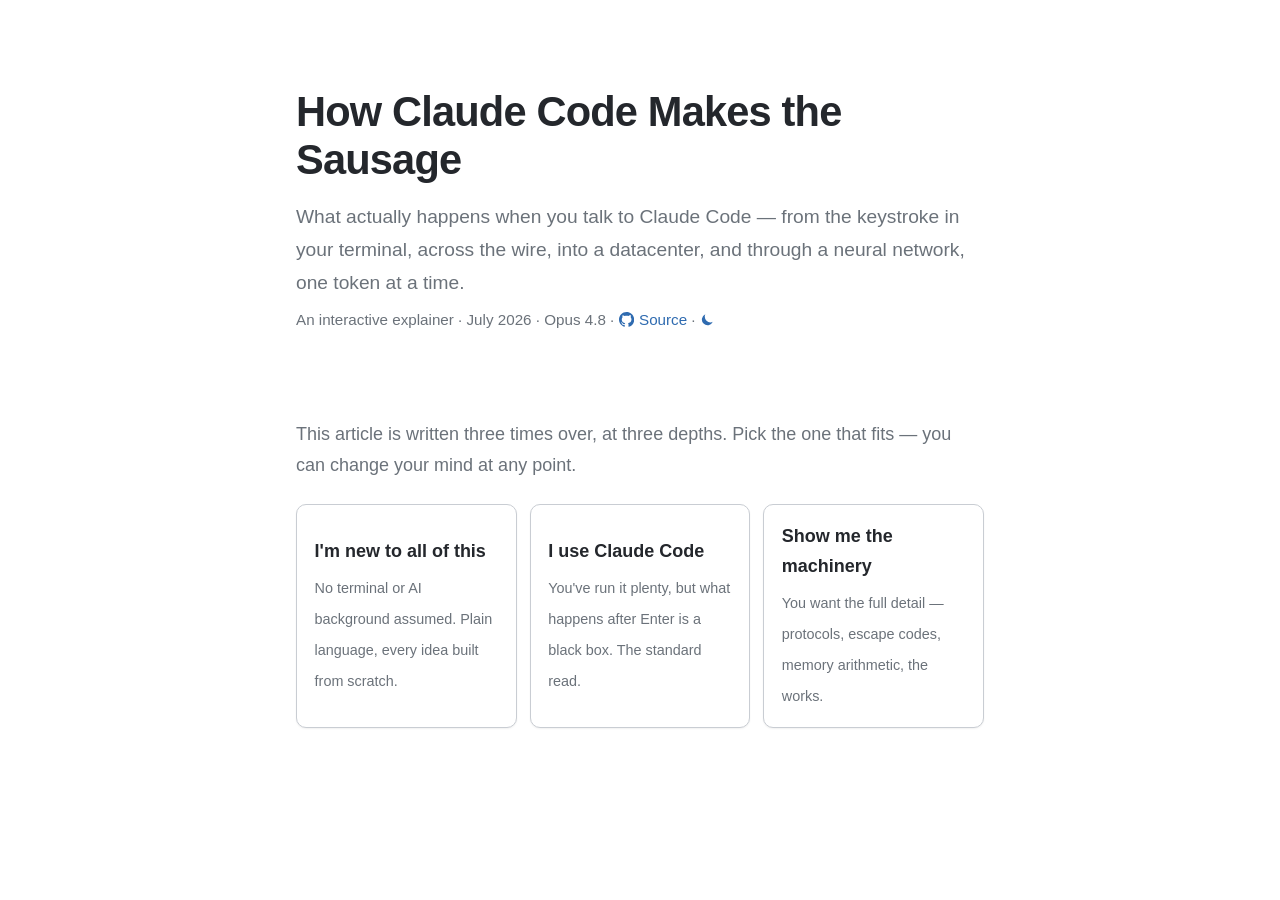
==== commit cfb10829: "Retitle the page to name Claude Code explicitly Co-Authored-By: Claude Opus 4.8 (1M context) <norepl" ====
--- a/index.html
+++ b/index.html
@@ -4,7 +4,7 @@
 <meta charset="utf-8">
 <meta name="viewport" content="width=device-width, initial-scale=1">
 <meta name="color-scheme" content="light dark">
-<meta http-equiv="Content-Security-Policy" content="default-src 'self'; script-src 'self' 'sha256-eS+iKHdn9iz20tV6ZNkma5nkExfCx6irGCzwLIIkHyo=' 'sha256-jcy5mVql3vzTbjU58Z2hdvD7cV1D/n1JgoWYEmILJ0M=' https://static.cloudflareinsights.com; connect-src 'self' https://cloudflareinsights.com; img-src 'self' data:; form-action 'none'; base-uri 'none'">
+<meta http-equiv="Content-Security-Policy" content="default-src 'self'; script-src 'self' 'sha256-eS+iKHdn9iz20tV6ZNkma5nkExfCx6irGCzwLIIkHyo=' 'sha256-5WEXvY3wnRAdkKQZWmjPa38PXC6PG3GLYA5qdw1s/jM=' https://static.cloudflareinsights.com; connect-src 'self' https://cloudflareinsights.com; img-src 'self' data:; form-action 'none'; base-uri 'none'">
 <title>How the Sausage Gets Made — Inside a Claude Code Session</title>
 <meta name="description" content="An interactive explainer of everything that happens when you talk to Claude Code — from your terminal, across the wire, into a datacenter, and through a neural network, one token at a time.">
 <meta name="google-site-verification" content="McavMBsgOOjcxfS5MPDi8FYISNo1kBuMFVGN3m3-99Q" />
@@ -24,7 +24,7 @@
 <meta name="twitter:description" content="An interactive explainer of everything that happens when you talk to Claude Code — from your terminal, across the wire, into a datacenter, and through a neural network, one token at a time.">
 <meta name="twitter:image" content="https://alapidas.github.io/llm-sausage/og.png">
 <link rel="stylesheet" href="css/style.css">
-<script>(function(){var d=document.documentElement;var l=null,t=null;try{l=localStorage.getItem('sausage-level');t=localStorage.getItem('sausage-theme')}catch(e){}if(l==='novice'||l==='mid'||l==='deep'){d.setAttribute('data-level',l)}else{d.classList.add('gate')}if(t==='dark'||t==='light'){d.setAttribute('data-theme',t)}})();</script>
+<script>(function(){var d=document.documentElement;var l=null,t=null,n=null;try{l=localStorage.getItem('sausage-level');t=localStorage.getItem('sausage-theme');n=localStorage.getItem('sausage-length')}catch(e){}if(l==='novice'||l==='mid'||l==='deep'){d.setAttribute('data-level',l)}else{d.classList.add('gate')}if(t==='dark'||t==='light'){d.setAttribute('data-theme',t)}d.setAttribute('data-length',(n==='short'||n==='medium'||n==='long')?n:'long')})();</script>
 <link rel="icon" href="data:image/svg+xml,<svg xmlns='http://www.w3.org/2000/svg' viewBox='0 0 100 100'><text y='.9em' font-size='90'>&#129386;</text></svg>">
 <link rel="icon" type="image/png" href="favicon.png">
 <script type="application/ld+json">
@@ -49,7 +49,7 @@
 <article id="top">
 
 <header class="hero">
-  <h1>How the Sausage Gets Made</h1>
+  <h1>How Claude Code Makes the Sausage</h1>
   <p class="subtitle">What actually happens when you talk to Claude&nbsp;Code — from the keystroke in your terminal, across the wire, into a datacenter, and through a neural network, one token at a time.</p>
   <p class="byline">An interactive explainer · July 2026 · Opus 4.8 · <a href="https://github.com/alapidas/llm-sausage"><svg class="gh-ico" viewBox="0 0 16 16" aria-hidden="true"><path d="M8 0C3.58 0 0 3.58 0 8c0 3.54 2.29 6.53 5.47 7.59.4.07.55-.17.55-.38 0-.19-.01-.82-.01-1.49-2.01.37-2.53-.49-2.69-.94-.09-.23-.48-.94-.82-1.13-.28-.15-.68-.52-.01-.53.63-.01 1.08.58 1.23.82.72 1.21 1.87.87 2.33.66.07-.52.28-.87.51-1.07-1.78-.2-3.64-.89-3.64-3.95 0-.87.31-1.59.82-2.15-.08-.2-.36-1.02.08-2.12 0 0 .67-.21 2.2.82.64-.18 1.32-.27 2-.27.68 0 1.36.09 2 .27 1.53-1.04 2.2-.82 2.2-.82.44 1.1.16 1.92.08 2.12.51.56.82 1.27.82 2.15 0 3.07-1.87 3.75-3.65 3.95.29.25.54.73.54 1.48 0 1.07-.01 1.93-.01 2.2 0 .21.15.46.55.38A8.01 8.01 0 0 0 16 8c0-4.42-3.58-8-8-8z"/></svg>Source</a> · <button type="button" id="theme-toggle" class="theme-toggle" aria-pressed="false" title="Switch to dark"><svg class="ico-sun" viewBox="0 0 16 16" aria-hidden="true"><circle cx="8" cy="8" r="3.2"/><g stroke="currentColor" stroke-width="1.4" stroke-linecap="round"><path d="M8 1v2"/><path d="M8 13v2"/><path d="M1 8h2"/><path d="M13 8h2"/><path d="M3.2 3.2l1.4 1.4"/><path d="M11.4 11.4l1.4 1.4"/><path d="M3.2 12.8l1.4-1.4"/><path d="M11.4 4.6l1.4-1.4"/></g></svg><svg class="ico-moon" viewBox="0 0 16 16" aria-hidden="true"><path d="M13.5 10.4A6 6 0 0 1 5.6 2.5a6 6 0 1 0 7.9 7.9z"/></svg><span class="vh">Toggle dark mode</span></button></p>
 </header>
@@ -72,7 +72,14 @@
   </div>
 </div>
 
-<p class="level-status" id="level-status">Reading as: <strong id="level-status-name"></strong> · <button type="button" class="level-change" id="level-change">change</button></p>
+<div class="level-status" id="level-status">
+  <span>Reading as: <strong id="level-status-name"></strong> · <button type="button" class="level-change" id="level-change">change</button></span>
+  <span class="length-control" role="group" aria-label="Length">Length:
+    <button type="button" class="len-btn" data-length="short">Short</button>
+    <button type="button" class="len-btn" data-length="medium">Medium</button>
+    <button type="button" class="len-btn" data-length="long">Long</button>
+  </span>
+</div>
 
 <nav class="toc" aria-label="Contents">
   <ol>
@@ -88,7 +95,54 @@
 <section id="your-terminal">
   <h2>Your Terminal</h2>
 
-  <div class="lv lv-novice">
+  <div class="lv lv-novice len-short">
+    <p>Claude Code lives in a <em>terminal</em>&nbsp;&mdash; a plain text window where
+    you type commands instead of clicking. Unlike an ordinary terminal, which waits for
+    Enter before showing your letters, it reacts to every keystroke, redrawing the screen
+    many times a second. When you press Enter, your sentence does not travel alone: the
+    model keeps no memory between messages, so each time it is handed the whole
+    story&nbsp;&mdash; standing instructions, the actions it may take, notes about your
+    project, and the conversation so far&nbsp;&mdash; with your sentence as the last line.
+    And because it can only read and write text, whenever it wants to open a file or run a
+    command it must ask the program, which does the work and hands back the result.
+    Everything the model knows lives on that one growing page. Next, that page leaves your
+    computer.</p>
+  </div>
+
+  <div class="lv lv-mid len-short">
+    <p>It starts with a sentence: you run <code>claude</code>, ask it to fix a failing test,
+    and an answer streams back. The interface is not the terminal&rsquo;s own prompt but a
+    program drawing text&nbsp;&mdash; it switches the terminal into <em>raw mode</em> so
+    every keystroke reaches it at once, then repaints with ANSI escape sequences on the same
+    channel your shell uses to print <code>ls</code>. Pressing Enter sends far more than your
+    sentence. The API is stateless, so the CLI rebuilds the whole context each call: a system
+    prompt, the tool schemas (<code>Bash</code>, <code>Read</code>, <code>Edit</code>&hellip;),
+    project memory, the entire conversation, and finally your message. The model cannot touch
+    your machine; when it wants a file it emits a <code>tool_use</code> request, the CLI runs
+    it and returns a <code>tool_result</code>, and the loop turns until the model answers in
+    prose. Everything it knows lives in that one document&nbsp;&mdash; the context is the
+    interface. Next, the document leaves your machine.</p>
+  </div>
+
+  <div class="lv lv-deep len-short">
+    <p>The window is a program that has seized the terminal: it clears <code>ICANON</code>
+    and <code>ECHO</code> in the <code>termios</code> struct and sets
+    <code>VMIN&nbsp;=&nbsp;1</code>, so <code>read()</code> returns on the first byte rather
+    than a whole line, and every keystroke&nbsp;&mdash; plain bytes, or CSI escapes like
+    <code>\x1b[A</code> for the up arrow&nbsp;&mdash; arrives at once. It repaints by writing
+    escape sequences back on the same descriptor. Pressing Enter serializes a full context,
+    because the Messages API is stateless and holds no session: a multi-thousand-word system
+    prompt, the tool schemas as JSON Schema objects, project memory, then the conversation as
+    alternating <code>user</code> and <code>assistant</code> turns where tool outcomes return
+    as <code>tool_result</code> blocks&nbsp;&mdash; your message appended last. History
+    dominates, every returned byte resent verbatim. The model is a pure text-to-text function;
+    the agent is the loop the CLI wraps around it, running while turns come back with stop
+    reason <code>tool_use</code> and halting on <code>end_turn</code>. The invariant is stark:
+    the context is not a view onto the state, it is the entire state. Next, the CLI serializes
+    and sends it.</p>
+  </div>
+
+  <div class="lv lv-novice len-long">
     <p>Most people meet a large language model in a chat app: a box you type into,
     answers in text. Claude Code lives somewhere less familiar&nbsp;&mdash; a
     <em>terminal</em>, a plain text-only window where you type commands instead of
@@ -103,7 +157,7 @@
     the boxes beneath count each key pressed and how often the screen is redrawn.</p>
   </div>
 
-  <div class="lv lv-mid">
+  <div class="lv lv-mid len-long">
     <p>It starts with a sentence. You run <code>claude</code>, ask it to fix the
     failing test, and press Enter; an answer streams back character by character. It
     feels like a chat window and is nothing like one: before that first character, your
@@ -130,7 +184,7 @@
     count of redraws.</p>
   </div>
 
-  <div class="lv lv-deep">
+  <div class="lv lv-deep len-long">
     <p>The window is not the terminal&rsquo;s prompt but a program that has seized
     control of it (npm-distributed for Node.js, or shipped with its own runtime). A Unix
     terminal&rsquo;s driver defaults to <em>canonical mode</em>, governed by a
@@ -165,7 +219,7 @@
 
   <div class="figure" id="fig-terminal"></div>
 
-  <div class="lv lv-novice">
+  <div class="lv lv-novice len-long">
     <p>Pressing Enter does not send your sentence alone. The model keeps no memory
     between messages, so each time it is handed the whole story anew&nbsp;&mdash;
     standing instructions, the actions it may take, notes about your project, and the
@@ -175,7 +229,7 @@
     bar, and an arrow points out your own message, tiny beside everything else.</p>
   </div>
 
-  <div class="lv lv-mid">
+  <div class="lv lv-mid len-long">
     <h3>What Enter actually sends</h3>
 
     <p>Your sentence goes at the very end of something much larger. The API is
@@ -196,7 +250,7 @@
     your new message stays.</p>
   </div>
 
-  <div class="lv lv-deep">
+  <div class="lv lv-deep len-long">
     <p>Your sentence rides at the end of a document the CLI rebuilds from nothing on
     every call: the Messages API is stateless, holding no session between requests. In
     order: a <em>system prompt</em> of several thousand words setting behavior and
@@ -219,9 +273,73 @@
     new message stays a thin sliver.</p>
   </div>
 
-  <div class="figure" id="fig-context-assembly"></div>
-
-  <div class="lv lv-novice">
+  <div class="lv lv-novice len-medium">
+    <p>Claude Code lives in a <em>terminal</em>&nbsp;&mdash; a plain text window where you
+    type commands instead of clicking buttons. An ordinary terminal waits for you to press
+    Enter before it prints your letters; Claude Code turns that off, reacting the instant you
+    touch a key and redrawing the screen many times a second to show it.</p>
+
+    <p>Pressing Enter does not send your sentence alone. The model keeps no memory between
+    messages, so each time it is handed the whole story anew&nbsp;&mdash; standing
+    instructions, the actions it may take, notes about your project, and the conversation so
+    far. Your sentence is the last line of a very long page. Below, drag the slider to grow
+    the conversation; each band is named beneath the bar, and an arrow points out your own
+    message, tiny beside everything else.</p>
+  </div>
+
+  <div class="lv lv-mid len-medium">
+    <p>It starts with a sentence. You run <code>claude</code>, ask it to fix the failing
+    test, and an answer streams back character by character. It feels like a chat window and
+    is nothing like one. The interface greeting you is not the terminal&rsquo;s prompt but a
+    program drawing a text-mode interface: it switches the terminal into <em>raw mode</em> so
+    every keystroke reaches the process immediately, then repaints by writing ANSI escape
+    sequences to standard output&nbsp;&mdash; all on the same channel your shell uses to print
+    <code>ls</code>.</p>
+
+    <p>Pressing Enter sends far more than your sentence. The API is stateless&nbsp;&mdash; the
+    model retains no memory between calls&nbsp;&mdash; so the CLI rebuilds the context from
+    scratch every time. First a large <em>system prompt</em> of several thousand words on
+    behavior and tool use. Then the <em>tool definitions</em>&nbsp;&mdash; <code>Bash</code>,
+    <code>Read</code>, <code>Edit</code>, <code>Grep</code>, and more, each a JSON schema. Then
+    project memory such as <code>CLAUDE.md</code>. Then the whole conversation so far. And
+    finally your new message. The figure below lays this out as one horizontal bar: the
+    model&rsquo;s <em>context window</em>, with room for 200,000 tokens. A token is a short
+    chunk of text, about three-quarters of an English word; we meet tokens properly later.
+    Drag the slider to extend the conversation and hover over or touch each segment to see
+    what it holds. Notice how fast the history grows, and how thin the green sliver of your
+    new message stays.</p>
+  </div>
+
+  <div class="lv lv-deep len-medium">
+    <p>The window is not the terminal&rsquo;s prompt but a program that has seized control of
+    it. A Unix terminal defaults to <em>canonical mode</em>, where the driver buffers bytes
+    until a newline and echoes each one; a text UI cannot wait for newlines, so the CLI
+    switches the descriptor to <em>raw mode</em>&nbsp;&mdash; clearing <code>ICANON</code> and
+    <code>ECHO</code>, setting <code>VMIN&nbsp;=&nbsp;1</code>, <code>VTIME&nbsp;=&nbsp;0</code>
+    so <code>read()</code> returns on the first available byte. Most keys arrive as the obvious
+    byte; the interesting ones do not&nbsp;&mdash; the up arrow sends <code>ESC</code>,
+    <code>[</code>, <code>A</code>, a CSI escape sequence the program parses. Output uses the
+    same alphabet in reverse, on the very channel your shell uses to print <code>ls</code>.</p>
+
+    <p>Pressing Enter serializes a document the CLI rebuilds from nothing on every call,
+    because the Messages API is stateless. In order: a <em>system prompt</em> of several
+    thousand words; the <em>tool schemas</em>&nbsp;&mdash; <code>Bash</code>, <code>Read</code>,
+    <code>Edit</code>, <code>Grep</code>&nbsp;&mdash; each a JSON Schema object the model reads
+    as documentation; project memory as text; then the conversation, messages alternating
+    <code>user</code> and <code>assistant</code> roles, where an assistant turn may carry
+    <code>tool_use</code> blocks whose outcomes return as <code>tool_result</code> blocks in the
+    next user turn. Your new message is appended last. History dominates: every turn resends
+    not just what was said but every byte the tools returned&nbsp;&mdash; whole files, command
+    output, search hits&nbsp;&mdash; verbatim. In the figure below, drag the slider to extend
+    the conversation and hover over or touch each segment to read its exact token count, a
+    rough byte estimate, and its position in the request; a toggle re-expresses the window in
+    kilobytes on the wire. The <em>context window</em> holds 200,000 tokens, and the history
+    swells while your new message stays a thin sliver.</p>
+  </div>
+
+  <div class="figure figlen-medium" id="fig-context-assembly"></div>
+
+  <div class="lv lv-novice len-long">
     <p>The pile also holds results from doing things: a file read, a command run. The
     model can only read and write text; it cannot touch your computer. So when it wants a
     file, it asks the program, which checks that this is allowed, runs it, and adds the
@@ -232,7 +350,7 @@
     answers.</p>
   </div>
 
-  <div class="lv lv-mid">
+  <div class="lv lv-mid len-long">
     <p class="note">The segment sizes here are illustrative, not measured, and shift
     between versions; even so, system prompt and tool schemas together typically run to
     tens of thousands of tokens before you type anything.</p>
@@ -254,7 +372,7 @@
     your disk is the final section&rsquo;s story.</p>
   </div>
 
-  <div class="lv lv-deep">
+  <div class="lv lv-deep len-long">
     <p>Those tool results expose the architecture. The model is a pure text-to-text
     function: context in, tokens out&nbsp;&mdash; it cannot open a file or start a
     process. The agent is the loop the CLI wraps around it. When the model needs
@@ -279,14 +397,14 @@
 
   <div class="figure" id="fig-agent-loop"></div>
 
-  <div class="lv lv-novice">
+  <div class="lv lv-novice len-long">
     <p>Everything the model knows about your request lives in that one growing page of
     text. It cannot glance at your screen, wander your files, or remember yesterday; what
     is not on the page does not exist for it. Next we follow that page as it leaves your
     computer.</p>
   </div>
 
-  <div class="lv lv-mid">
+  <div class="lv lv-mid len-long">
     <p>Notice what this implies: everything the model will ever know about your request
     lives in that one growing document. It cannot peek at your screen, browse your
     filesystem, or recall yesterday. If a fact is not in the context, for the model it
@@ -297,7 +415,7 @@
     your machine.</p>
   </div>
 
-  <div class="lv lv-deep">
+  <div class="lv lv-deep len-long">
     <p>The invariant is stark: everything the model will ever know about your task lives
     in that single reconstructed document. There is no side channel&nbsp;&mdash; no
     background access to your screen, your filesystem, or yesterday&rsquo;s session. A
@@ -306,12 +424,98 @@
     is ready
     to serialize and send it, where the next section begins.</p>
   </div>
+
+  <div class="lv lv-novice len-medium">
+    <p>The page also holds results from doing things: a file read, a command run. The model
+    can only read and write text&nbsp;&mdash; it cannot touch your computer&nbsp;&mdash; so
+    when it wants a file it asks the program, which checks that this is allowed, runs it, and
+    adds the result to the story. A single request like &ldquo;fix the failing test&rdquo;
+    often takes several such rounds before the model stops asking and simply answers.
+    Everything it knows lives on that one page; what is not written there does not exist for
+    it. Next, the page leaves your computer.</p>
+  </div>
+
+  <div class="lv lv-mid len-medium">
+    <p>Where do those tool results come from? The model cannot open your files or run your
+    tests; it only receives and produces text. What makes Claude Code an <em>agent</em> is the
+    program wrapped around it. When the model wants <code>auth.spec.ts</code>, it replies not
+    with an answer but a <code>tool_use</code> request; the CLI checks it against your
+    permission settings, runs the tool locally, packages the output into a
+    <code>tool_result</code> message, and sends the whole context back. Seeing the file, it may
+    ask to run the test suite, and the cycle repeats&nbsp;&mdash; a single &ldquo;fix the
+    failing test&rdquo; routinely fans out into half a dozen API calls before the model answers
+    with prose. Everything it will ever know about your request lives in that one growing
+    document; it cannot peek at your screen or recall yesterday. The context is the interface.
+    Next, the CLI serializes it into JSON and sends it out of your machine.</p>
+  </div>
+
+  <div class="lv lv-deep len-medium">
+    <p>Those tool results expose the architecture. The model is a pure text-to-text function:
+    context in, tokens out&nbsp;&mdash; it cannot open a file or start a process. The agent is
+    the loop the CLI wraps around it. When the model needs <code>auth.spec.ts</code>, it does
+    not answer; it emits an assistant turn carrying a <code>tool_use</code> block and a stop
+    reason of <code>tool_use</code>. The CLI checks the call against your permission
+    configuration, runs the tool locally, wraps the output in a <code>tool_result</code> block,
+    and issues a fresh request with the enlarged context. The loop continues while turns come
+    back with stop reason <code>tool_use</code> and halts on an <code>end_turn</code>&nbsp;&mdash;
+    ordinary prose with no tool call&nbsp;&mdash; handed back as the answer; a single &ldquo;fix
+    the failing test&rdquo; fans out into half a dozen requests before the model settles on
+    prose. The invariant is stark: everything the model will ever know about your task lives in
+    that single reconstructed document. There is no side channel. The context is not a view onto
+    the state; it is the entire state. Next, the CLI serializes and sends it.</p>
+  </div>
 </section>
 
 <section id="the-request">
   <h2>The Request</h2>
 
-  <div class="lv lv-novice">
+  <div class="lv lv-novice len-short">
+    <p>When you press Enter, your message is packed up like a letter and sent to
+    Anthropic&rsquo;s computers, which do the thinking and reply. Because those computers keep
+    no memory, every letter carries the whole conversation so far, plus a label proving it is
+    from you so only your account is charged. Before the letter goes out, the two computers
+    exchange a quick greeting and agree on a secret code; from then on everything is sealed, so
+    anyone who intercepted it would find only scrambled nonsense&nbsp;&mdash; which is why it is
+    safe to send Claude your private notes. The sealed letter is broken into pieces that hop
+    from machine to machine across the internet, none able to read what is inside, until they
+    reach Anthropic&rsquo;s front door. That door is where we go next.</p>
+  </div>
+
+  <div class="lv lv-mid len-short">
+    <p>The CLI has serialized everything the model needs into one JSON document, and it leaves
+    your machine as an ordinary HTTPS <code>POST</code> to
+    <code>https://api.anthropic.com/v1/messages</code>. No private tunnel: a web request like
+    your browser makes all day, only larger. The body carries <code>model</code>,
+    <code>max_tokens</code> (a cap on the reply, not a target), <code>system</code>, the
+    <code>messages</code> array of alternating turns, the <code>tools</code> and their schemas,
+    and <code>stream: true</code>; headers prove who is asking. Before the first byte, DNS
+    resolves the hostname to a nearby edge network, TCP handshakes, and TLS&nbsp;1.3 establishes
+    shared keys in one round trip, so your API key and source never cross the wire in readable
+    form. The request then travels hop by hop as encrypted packets&nbsp;&mdash; each router reads
+    only the address, never the contents&nbsp;&mdash; bounded by physics, since light in fiber
+    costs tens of milliseconds across a continent. Next, it reaches Anthropic&rsquo;s front
+    door.</p>
+  </div>
+
+  <div class="lv lv-deep len-short">
+    <p>The document leaves as a single HTTP <code>POST</code> to
+    <code>https://api.anthropic.com/v1/messages</code> over HTTP/2 inside TLS. The JSON is the
+    public Messages API shape; because the endpoint is stateless it is the whole world the
+    model sees&nbsp;&mdash; <code>model</code>, a server-enforced <code>max_tokens</code>
+    ceiling, <code>system</code>, <code>messages</code> as alternating turns (tool output
+    returns as a <code>tool_result</code> block in the next user turn), <code>tools</code> with
+    JSON Schema, and <code>stream: true</code>. Prompt caching rides here too:
+    <code>cache_control</code> breakpoints let the server serve a matching prefix from cache,
+    the match a strict prefix over <code>tools</code>, <code>system</code>, <code>messages</code>.
+    First DNS, typically to an anycast edge; then TCP; then TLS&nbsp;1.3, whose ClientHello
+    carries an ephemeral <code>key_share</code> (usually X25519) so both sides derive the same
+    secret in one round trip, with forward secrecy. Packets then cross your ISP, the backbone,
+    and the edge, every router forwarding on the IP header alone; the payload is opaque
+    ciphertext, but its sizes and timing still leak the shape of the streamed reply, and latency
+    has a hard floor of about 200&nbsp;km per millisecond in fiber. Next, the front door.</p>
+  </div>
+
+  <div class="lv lv-novice len-long">
     <p>When you type a message to Claude and press enter, it does not stay on your computer. It is packed up like a letter and sent to Anthropic's computers, which do the thinking and reply; your machine is just the envelope-stuffer and the mail slot.</p>
 
     <p>The computers that answer keep no memory, so every time you write, the program folds the whole conversation so far — your new message and every earlier turn — back into the envelope. A label proving the letter is from you rides along, so only your account is charged.</p>
@@ -319,7 +523,7 @@
     <p>Below, hover over or tap the parts of one such letter to see what each is for; a real one is far too long, so the sample is short.</p>
   </div>
 
-  <div class="lv lv-mid">
+  <div class="lv lv-mid len-long">
     <p>The CLI has serialized everything the model needs into one JSON document, and it leaves your machine as an ordinary HTTPS <code>POST</code> to <code>https://api.anthropic.com/v1/messages</code> — the endpoint every program using the Claude API hits. No private tunnel, no special protocol: a web request like your browser makes all day, only larger and longer-lived.</p>
 
     <p>The server keeps no memory between calls, so everything the model will know arrives in this one body. <code>model</code> names which model answers; <code>max_tokens</code> caps how long the reply may grow, a stop condition rather than a target; <code>system</code> carries the CLI's standing instructions; and <code>messages</code> is the conversation, an array of <code>user</code> and <code>assistant</code> turns that alternate strictly because every tool result returns as the next user turn, a <code>tool_result</code> block. <code>tools</code> lists every tool the model may request, each with a JSON Schema, and <code>stream</code> is <code>true</code>. Alongside ride the headers: <code>x-api-key</code> (or an OAuth bearer token for subscription sign-ins) proves who is asking, <code>anthropic-version</code> pins behavior to a date, and <code>content-type</code> declares the body JSON.</p>
@@ -327,7 +531,7 @@
     <p>In the figure below, hover over or tap each highlighted part of an abbreviated request to see what it is for; a real body runs to hundreds of kilobytes, so the long strings are elided.</p>
   </div>
 
-  <div class="lv lv-deep">
+  <div class="lv lv-deep len-long">
     <p>The document leaves as a single HTTP <code>POST</code> to <code>https://api.anthropic.com/v1/messages</code>, over HTTP/2 inside a TLS connection we open in a moment. The body is JSON in the public Messages API shape every SDK serializes to; because the endpoint is stateless it is the whole world the model sees. <code>model</code> selects the model; <code>max_tokens</code> is a hard output ceiling, enforced server-side and invisible to the model; <code>system</code> holds the standing instructions; <code>messages</code> is the conversation as <code>user</code> and <code>assistant</code> turns. Tool output is not a distinct role — a result returns in the next <code>user</code> turn as a <code>tool_result</code> block keyed to its <code>tool_use</code> id, which is why turns alternate strictly. <code>tools</code> carries each tool's name, description, and JSON Schema, and <code>stream</code> is <code>true</code> so the reply arrives incrementally.</p>
 
     <p>One field family changes the economics of the agentic loop: prompt caching. Attaching <code>cache_control</code> breakpoints of type <code>ephemeral</code> to content blocks lets the server serve a matching prefix from cache instead of reprocessing it. The match is a strict prefix — the prompt is hashed in the fixed order <code>tools</code>, <code>system</code>, <code>messages</code>, and one differing byte before a breakpoint invalidates everything after — so a well-behaved CLI keeps the stable head byte-identical and appends only at the end. You get up to four breakpoints, and <code>usage</code> reports <code>cache_read_input_tokens</code> and <code>cache_creation_input_tokens</code> to confirm hits; how Anthropic stores those prefixes internally is not public. Three headers ride alongside: <code>x-api-key</code> or an <code>Authorization: Bearer</code> token, <code>anthropic-version</code>, and <code>content-type</code>.</p>
@@ -335,15 +539,72 @@
     <p>Below, hover over or tap each highlighted part to read what it does and its rough size in bytes and tokens, with a line totalling the roughly 150-kilobyte body whose long strings — system prompt, tool schemas, history — are elided.</p>
   </div>
 
-  <div class="figure" id="fig-request-json"></div>
-
-  <div class="lv lv-novice">
+  <div class="lv lv-novice len-medium">
+    <p>When you type a message to Claude and press Enter, it does not stay on your computer. It
+    is packed up like a letter and sent to Anthropic&rsquo;s computers, which do the thinking
+    and reply; your machine is just the envelope-stuffer and the mail slot. The computers that
+    answer keep no memory, so every time you write, the program folds the whole conversation so
+    far&nbsp;&mdash; your new message and every earlier turn&nbsp;&mdash; back into the envelope.
+    A label proving the letter is from you rides along, so only your account is charged. Below,
+    hover over or tap the parts of one such letter to see what each is for; a real one is far
+    too long, so the sample is short.</p>
+  </div>
+
+  <div class="lv lv-mid len-medium">
+    <p>The CLI has serialized everything the model needs into one JSON document, and it leaves
+    your machine as an ordinary HTTPS <code>POST</code> to
+    <code>https://api.anthropic.com/v1/messages</code>&nbsp;&mdash; the endpoint every program
+    using the Claude API hits. No private tunnel, no special protocol: a web request like your
+    browser makes all day, only larger and longer-lived. The server keeps no memory between
+    calls, so everything the model will know arrives in this one body. <code>model</code> names
+    which model answers; <code>max_tokens</code> caps how long the reply may grow, a stop
+    condition rather than a target; <code>system</code> carries the CLI&rsquo;s standing
+    instructions; and <code>messages</code> is the conversation, an array of <code>user</code>
+    and <code>assistant</code> turns that alternate strictly because every tool result returns
+    as the next user turn. <code>tools</code> lists every tool the model may request, each with
+    a JSON Schema, and <code>stream</code> is <code>true</code>. Alongside ride the headers:
+    <code>x-api-key</code> (or an OAuth bearer token for subscription sign-ins) proves who is
+    asking, <code>anthropic-version</code> pins behavior to a date, and <code>content-type</code>
+    declares the body JSON. In the figure below, hover over or tap each highlighted part of an
+    abbreviated request to see what it is for; a real body runs to hundreds of kilobytes, so
+    the long strings are elided.</p>
+  </div>
+
+  <div class="lv lv-deep len-medium">
+    <p>The document leaves as a single HTTP <code>POST</code> to
+    <code>https://api.anthropic.com/v1/messages</code>, over HTTP/2 inside a TLS connection. The
+    body is JSON in the public Messages API shape every SDK serializes to; because the endpoint
+    is stateless it is the whole world the model sees. <code>model</code> selects the model;
+    <code>max_tokens</code> is a hard output ceiling, enforced server-side and invisible to the
+    model; <code>system</code> holds the standing instructions; <code>messages</code> is the
+    conversation as <code>user</code> and <code>assistant</code> turns. Tool output is not a
+    distinct role&nbsp;&mdash; a result returns in the next <code>user</code> turn as a
+    <code>tool_result</code> block keyed to its <code>tool_use</code> id, which is why turns
+    alternate strictly. <code>tools</code> carries each tool&rsquo;s name, description, and JSON
+    Schema, and <code>stream</code> is <code>true</code>. One field family changes the economics
+    of the agentic loop: prompt caching. Attaching <code>cache_control</code> breakpoints of type
+    <code>ephemeral</code> lets the server serve a matching prefix from cache instead of
+    reprocessing it. The match is a strict prefix&nbsp;&mdash; the prompt is hashed in the fixed
+    order <code>tools</code>, <code>system</code>, <code>messages</code>, and one differing byte
+    before a breakpoint invalidates everything after&nbsp;&mdash; so a well-behaved CLI keeps the
+    stable head byte-identical and appends only at the end. You get up to four breakpoints, and
+    <code>usage</code> reports <code>cache_read_input_tokens</code> and
+    <code>cache_creation_input_tokens</code> to confirm hits. Three headers ride alongside:
+    <code>x-api-key</code> or an <code>Authorization: Bearer</code> token,
+    <code>anthropic-version</code>, and <code>content-type</code>. Below, hover over or tap each
+    highlighted part to read what it does and its rough size in bytes and tokens, with a line
+    totalling the roughly 150-kilobyte body whose long strings are elided.</p>
+  </div>
+
+  <div class="figure figlen-medium" id="fig-request-json"></div>
+
+  <div class="lv lv-novice len-long">
     <p>Before the letter goes out, your computer and Anthropic's exchange a quick greeting and agree on a secret code only the two of them know. From then on everything is sealed: anyone who opened the envelope along the way would find only scrambled nonsense, which is why it is safe to send Claude your private notes.</p>
 
     <p>Below, watch the greeting play out while a counter tallies the delay, then flip the switch: a follow-up message skips the greeting, because the two computers already know each other.</p>
   </div>
 
-  <div class="lv lv-mid">
+  <div class="lv lv-mid len-long">
     <h3>Before the first byte</h3>
 
     <p>A name is not an address, so first comes DNS: your machine asks a resolver what IP <code>api.anthropic.com</code> maps to, and the answer usually belongs not to one datacenter but to an edge network whose points of presence worldwide route the address near you. Then your machine opens a TCP connection — SYN, SYN-ACK, ACK — a round trip that gives both sides agreed sequence numbers, so lost or reordered packets can be repaired later.</p>
@@ -351,7 +612,7 @@
     <p>In TLS 1.3 your machine sends a ClientHello carrying its half of a key exchange; the server answers with its own half, a certificate proving it is <code>api.anthropic.com</code>, and a Finished message, all in one flight. Your machine verifies the certificate, sends its own Finished, and attaches encrypted application data to that same flight. One round trip, and both ends hold symmetric keys no eavesdropper can derive — which is why your API key and your source code never cross the internet in readable form. The demonstration below replays this as a sequence diagram, a clock adding a plausible 30&nbsp;ms per round trip; flip the toggle to reuse an open connection and everything above the final arrow disappears.</p>
   </div>
 
-  <div class="lv lv-deep">
+  <div class="lv lv-deep len-long">
     <p>A hostname is not a route, so the first work is DNS: your resolver walks the delegation chain and returns <code>A</code> and <code>AAAA</code> records for <code>api.anthropic.com</code>. Large public endpoints are typically fronted by anycast — the same IP announced into BGP from many points of presence at once, the routing fabric delivering your packets to whichever is closest in network terms. Which networks announce it, and where they terminate the connection, is not public for Anthropic specifically; this is how large API services are commonly fronted. TCP then handshakes — SYN, SYN-ACK, ACK — establishing sequence numbers so loss and reordering can be repaired.</p>
 
     <p>TLS 1.3 then secures the channel in one round trip. The ClientHello carries a <code>key_share</code> — your half of an ephemeral Diffie-Hellman exchange, typically over X25519 — and the server replies with its own, from which both sides derive the same secret, followed by its certificate chain and a Finished, now encrypted. Your machine validates that chain to a trusted root, confirms the certificate's subject-alternative-name list covers the host, and appends encrypted application data to the same flight. The ephemeral keys give forward secrecy; a resumed session reuses a pre-shared-key ticket to collapse the handshake further. One detail worth naming: the Server Name Indication — the cleartext <code>api.anthropic.com</code> in the ClientHello — stays visible unless Encrypted Client Hello is used.</p>
@@ -361,13 +622,13 @@
 
   <div class="figure" id="fig-tls"></div>
 
-  <div class="lv lv-novice">
+  <div class="lv lv-novice len-long">
     <p>The sealed letter does not travel in one piece: it is broken up, and each piece is passed from machine to machine — your home router, your provider's equipment, a chain of big routers forming the internet's backbone. Every machine reads the address outside; none can read what is sealed inside.</p>
 
     <p>None can beat distance: the pieces move at nearly the speed of light, yet crossing an ocean takes noticeably longer than crossing a city. Below, follow a piece along its route, tap any machine to see what it may read, and slide from a nearby to a faraway destination to feel how distance adds to the wait.</p>
   </div>
 
-  <div class="lv lv-mid">
+  <div class="lv lv-mid len-long">
     <p>That toggle matters: an agentic session is a loop — the model asks for a tool, the CLI runs it and sends the result back — so HTTP keep-alive holds the connection open, and every request after the first skips DNS and both handshakes.</p>
 
     <h3>Hop by hop</h3>
@@ -377,7 +638,7 @@
     <p>This has a hard floor: light in fiber travels about 200&nbsp;km per millisecond, so crossing a continent costs tens of milliseconds — which is why edge networks terminate close to you. Below, watch a packet make the trip, hover over or tap any node to see what it can read, and drag the slider from same-city to trans-oceanic distances to feel geography dominate the total.</p>
   </div>
 
-  <div class="lv lv-deep">
+  <div class="lv lv-deep len-long">
     <p>Over that connection the CLI speaks HTTP/2: the request becomes binary frames, headers are compressed with HPACK, and the whole agentic loop — request, tool call, result, next request — is multiplexed over the single kept-alive connection, so every turn after the first pays only one-way travel rather than another setup. Each frame is split into IP packets that cross your ISP's access and aggregation layers, the backbone, and the edge terminating your session. Every router forwards on the destination address in the IP header alone, decrementing the TTL, with the route between autonomous systems chosen by BGP over peering and transit links.</p>
 
     <p>To all of them the payload is opaque ciphertext, which hides the contents — your key, your code, the model's tokens — but not the metadata. Because the response streams token by token, the sizes and timing of the ciphertext frames trace the shape of the generation, so an observer counting bytes and clocking arrivals learns roughly how long the answer is and how fast it comes; padding and framing blunt this without erasing it. Latency, meanwhile, has a floor set by physics: light in fiber moves about 200&nbsp;km per millisecond, so a transcontinental leg costs tens of milliseconds — the reason terminating your connection near you is worth the trouble.</p>
@@ -387,31 +648,130 @@
 
   <div class="figure" id="fig-journey"></div>
 
-  <div class="lv lv-novice">
+  <div class="lv lv-novice len-long">
     <p>The letter has reached Anthropic's front door, where a very busy building must decide, in the blink of an eye, who opens it — and that is where we go next.</p>
   </div>
 
-  <div class="lv lv-mid">
+  <div class="lv lv-mid len-long">
     <p class="note">We drew five hops; a real <code>traceroute</code> typically shows ten to twenty, and the machinery fronting <code>api.anthropic.com</code> — which networks announce it, where TLS is terminated — is not public. This is the common shape of large API fronting; the physics is the same either way.</p>
 
     <p>Because the request said <code>stream: true</code>, the response is not one document delivered when the model finishes but a long-lived HTTP response carrying server-sent events, the connection staying open for the whole generation; we unpack it in the final section. For now the packets have reached Anthropic's front door, where a large-scale inference service has a few milliseconds to decide what to do with them.</p>
   </div>
 
-  <div class="lv lv-deep">
+  <div class="lv lv-deep len-long">
     <p class="note">The figure draws five hops; a real <code>traceroute</code> usually shows ten to twenty, and what sits in front of <code>api.anthropic.com</code> — which networks originate the anycast route, where TLS is terminated — is not public. This is the common shape of large API fronting; the physics is invariant.</p>
 
     <p>Because the request set <code>stream: true</code>, the response is not one buffered document but a long-lived reply carrying server-sent events over the same HTTP/2 stream — <code>message_start</code>, a run of <code>content_block_delta</code> events, and finally <code>message_stop</code> — held open for the whole generation. We unpack it in the final section. For now the packets have crossed the front door, and a large-scale inference service has a few milliseconds to decide what to do with them.</p>
+  </div>
+
+  <div class="lv lv-novice len-medium">
+    <p>Before the letter goes out, your computer and Anthropic&rsquo;s exchange a quick greeting
+    and agree on a secret code only the two of them know. From then on everything is sealed:
+    anyone who opened the envelope along the way would find only scrambled nonsense, which is
+    why it is safe to send Claude your private notes. The sealed letter does not travel in one
+    piece&nbsp;&mdash; it is broken up, and each piece is passed from machine to machine, your
+    home router, your provider&rsquo;s equipment, a chain of big routers forming the
+    internet&rsquo;s backbone. Every machine reads the address outside; none can read what is
+    sealed inside. None can beat distance, either: the pieces move at nearly the speed of light,
+    yet crossing an ocean takes noticeably longer than crossing a city. The pieces have reached
+    Anthropic&rsquo;s front door, where we go next.</p>
+  </div>
+
+  <div class="lv lv-mid len-medium">
+    <p>Before the first byte, a name must become an address: DNS resolves
+    <code>api.anthropic.com</code>, usually to an edge network whose points of presence route
+    the address near you. Then TCP handshakes, and TLS&nbsp;1.3 secures the channel in one round
+    trip&nbsp;&mdash; the ClientHello carries half of a key exchange, the server replies with its
+    half, a certificate proving its identity, and a Finished, and both ends hold symmetric keys
+    no eavesdropper can derive. That is why your API key and your source code never cross the
+    internet in readable form. Because an agentic session is a loop, HTTP keep-alive holds the
+    connection open, so every request after the first skips DNS and both handshakes. Split into
+    packets, the request then travels a path you never see; each router reads only the IP header
+    and forwards on, the payload opaque ciphertext. This has a hard floor: light in fiber travels
+    about 200&nbsp;km per millisecond, so crossing a continent costs tens of
+    milliseconds&nbsp;&mdash; why edge networks terminate close to you. Because the request said
+    <code>stream: true</code>, the reply will arrive not as one document but as a long-lived
+    stream of server-sent events, which we unpack in the final section. For now, the packets have
+    reached Anthropic&rsquo;s front door.</p>
+  </div>
+
+  <div class="lv lv-deep len-medium">
+    <p>A hostname is not a route, so the first work is DNS, typically resolving to an anycast
+    address announced from many points of presence at once. TCP then handshakes, and TLS&nbsp;1.3
+    secures the channel in one round trip: the ClientHello carries a <code>key_share</code>&nbsp;&mdash;
+    your half of an ephemeral Diffie-Hellman exchange, usually over X25519&nbsp;&mdash; and the
+    server replies with its own, its certificate chain, and an encrypted Finished; your machine
+    validates the chain to a trusted root and appends encrypted application data to the same
+    flight. The ephemeral keys give forward secrecy; a resumed session collapses the handshake
+    with a pre-shared-key ticket, and because the agent loop keeps the connection alive, every
+    turn after the first pays only one-way travel. One detail worth naming: the Server Name
+    Indication&nbsp;&mdash; the cleartext <code>api.anthropic.com</code> in the
+    ClientHello&nbsp;&mdash; stays visible unless Encrypted Client Hello is used. Over the
+    connection the CLI speaks HTTP/2, framing and multiplexing the whole loop over one socket.
+    Each frame becomes IP packets crossing your ISP, the backbone, and the edge; every router
+    forwards on the destination address alone, decrementing the TTL, routes chosen by BGP. The
+    payload is opaque ciphertext, but the sizes and timing of the streamed frames still trace
+    the shape of the generation. Latency has a floor set by physics: about 200&nbsp;km per
+    millisecond in fiber. Because the request set <code>stream: true</code>, the reply is a
+    long-lived server-sent-event stream, unpacked in the final section. For now, the front
+    door.</p>
   </div>
 </section>
 
 <section id="into-the-datacenter">
   <h2>Into the Datacenter</h2>
 
-  <div class="lv lv-novice">
+  <div class="lv lv-novice len-short">
+    <p>Your message arrives at a building full of computers&nbsp;&mdash; picture a huge
+    restaurant kitchen. It stops first at a front desk, where a greeter checks you are a real
+    customer within your plan and the order makes sense; bad orders are turned away, the rest go
+    to a free cook. But no single cook can handle the whole thing: the model that writes
+    Claude&rsquo;s replies is too big to fit in one place, so it is spread across several chips
+    working in step. And the kitchen never cooks for one guest&nbsp;&mdash; a hot oven bakes one
+    tray or a dozen for nearly the same effort&nbsp;&mdash; so it runs many strangers&rsquo;
+    orders through the same steps at once. Your order is read all at once (a pause), then written
+    one word at a time. Next, we look at how your words become numbers.</p>
+  </div>
+
+  <div class="lv lv-mid len-short">
+    <p>The encrypted packets arrive at edge servers that hold the private key and complete the
+    TLS handshake, so the request becomes readable JSON again. It meets an <em>API gateway</em>
+    that authenticates the key, checks rate limits, and validates the body, rejecting bad
+    requests in milliseconds without waking a GPU. Survivors reach a load balancer that picks one
+    <em>model server</em> from a fleet&nbsp;&mdash; and since each fleet holds a single
+    model&rsquo;s weights, Opus and Haiku requests part ways here. A frontier model&rsquo;s
+    weights run to hundreds of gigabytes, too much for one accelerator, so the model is
+    <em>sharded</em> across a group wired by fast interconnects. Because one generation step
+    barely occupies a chip, servers <em>batch</em> many requests through shared forward passes,
+    joining and leaving at single-token granularity. Within a request, <em>prefill</em> reads the
+    whole prompt at once (your time to first token) and <em>decode</em> writes tokens one at a
+    time; prompt caching skips re-reading a repeated prefix. Next: turning text into numbers.</p>
+  </div>
+
+  <div class="lv lv-deep len-short">
+    <p>Packets terminate at edge servers holding the certificate&rsquo;s private key, so
+    decryption happens here and nowhere earlier. An <em>API gateway</em> authenticates the key,
+    enforces rate and quota limits, and validates the JSON, rejecting bad requests with
+    <code>401</code>, <code>429</code>, or <code>400</code> without scheduling accelerator work.
+    Survivors reach a load balancer&nbsp;&mdash; typically a layer-4 stage hashing connections and
+    a layer-7 stage routing on model name&nbsp;&mdash; so Opus and Haiku land on different fleets,
+    each keeping one model&rsquo;s weights resident. Weights run to hundreds of gigabytes, so the
+    model is <em>sharded</em>: tensor parallelism splits each matrix (partials combined by an
+    all-reduce every layer, tolerable only over an NVLink-class interconnect), pipeline
+    parallelism splits by depth across nodes. Because a single decode step is
+    memory-bandwidth-bound and barely occupies the compute units, servers use <em>continuous
+    batching</em>, admitting and evicting requests at single-token granularity so no slot idles.
+    Within a request, <em>prefill</em> is a compute-bound pass over the whole prompt&nbsp;&mdash;
+    your time to first token&nbsp;&mdash; and <em>decode</em> streams the weights once per token,
+    at roughly <code>B/N</code> tokens per second. Prompt caching reuses a repeated prefix&rsquo;s
+    state. Next: text into numbers.</p>
+  </div>
+
+  <div class="lv lv-novice len-long">
     <p>Your message has crossed the internet into a building full of computers — picture a huge restaurant kitchen. Your order stops first at a front desk, where a greeter checks you are a real customer within your plan and the order makes sense. Bad orders are turned away; the rest go to a free cook. Below, yours is the orange dot, and the scene runs itself.</p>
   </div>
 
-  <div class="lv lv-mid">
+  <div class="lv lv-mid len-long">
     <p>We left your request as encrypted packets bound for <code>api.anthropic.com</code>. They arrive at edge servers that hold the private key and complete the TLS handshake, so the encryption is peeled away here — on infrastructure operated by or for Anthropic — and becomes readable JSON again.</p>
 
     <p>It then meets an <em>API gateway</em>. Before any model sees a byte, the gateway authenticates the <code>x-api-key</code> header, checks it against rate limits and quotas, and validates the JSON body — real model name, sane <code>max_tokens</code>, parseable messages. Failures are turned away here with a <code>401</code>, <code>429</code>, or <code>400</code> in milliseconds, without waking a GPU. Survivors go to a load balancer, which picks one <em>model server</em> from a large fleet; because each fleet holds a single model's weights, requests for Opus and Haiku part ways here.</p>
@@ -421,23 +781,23 @@
     <p>Below, that front door runs live: drag the slider to raise the incoming rate and watch survivors fan out across the fleet while the load bars respond. Yours is the orange dot.</p>
   </div>
 
-  <div class="lv lv-deep">
+  <div class="lv lv-deep len-long">
     <p>Arriving packets terminate at edge servers that hold the certificate's private key and complete the TLS handshake, so decryption happens here and nowhere earlier. The plaintext request passes an <em>API gateway</em> that authenticates the <code>x-api-key</code> header, enforces per-key rate and quota limits, and validates the JSON body, rejecting bad requests with a <code>401</code>, <code>429</code>, or <code>400</code> in milliseconds without scheduling accelerator work. Survivors reach a load balancer, where two layers usually stack. A layer-4 balancer works at the TCP level, hashing or round-robining connections without inspecting them — fast, but blind to what a request will cost. A layer-7 balancer terminates HTTP and routes on the model name, request size, or a session-affinity key; that last matters, because Opus and Haiku requests must land on entirely different fleets, each keeping one model's weights resident. Backends stay in rotation only while health checks pass: liveness probes confirm the process is up, readiness checks that the weights are loaded and the queue draining, so a server mid-startup or mid-crash is pulled from the pool. Below, each backend shows its queue depth and health; one marked <em>drain</em> has left rotation until its queue empties. Drag the slider to raise the arrival rate and watch the queues respond.</p>
   </div>
 
   <div class="figure" id="fig-loadbalancer"></div>
 
-  <div class="lv lv-novice">
+  <div class="lv lv-novice len-long">
     <p>One cook cannot handle your whole order — the thing doing the work is too big to fit in one place, like a library so vast its books fill many rooms. The part that writes Claude's replies is like that. Below, one kitchen station is opened up — really several chips, each holding one slice, all working in step.</p>
   </div>
 
-  <div class="lv lv-mid">
+  <div class="lv lv-mid len-long">
     <h3>A model too big for one chip</h3>
 
     <p>A frontier model is mostly one enormous block of numbers: its weights run to hundreds of gigabytes, more than any single GPU (or accelerator) can hold. So the model is <em>sharded</em>, sliced across a group of accelerators wired together by fast interconnects, and the whole group acts as one logical server. The diagram below unpacks that single "model server" box: it holds several chips, each with one slice, all working in concert on every token.</p>
   </div>
 
-  <div class="lv lv-deep">
+  <div class="lv lv-deep len-long">
     <h3>A model too big for one chip</h3>
 
     <p>A frontier model's weights run to hundreds of gigabytes, far beyond the tens of gigabytes of high-bandwidth memory on one accelerator, so the model is <em>sharded</em> across chips that act as one logical server, cut along two axes. <em>Tensor parallelism</em> splits individual weight matrices: each chip holds a vertical slice of every layer and computes its partial for each token, and the partials are combined by an <em>all-reduce</em> before the next layer. That all-reduce fires at essentially every layer, so it is tolerable only over a very fast interconnect — NVLink-class links within a node, not ordinary Ethernet. <em>Pipeline parallelism</em> instead splits by depth: each chip holds a block of consecutive layers and tokens flow down the pipeline. Its cross-chip traffic is far smaller — only activations at block boundaries — so it tolerates slower links and spans nodes, at the cost of a "bubble" of idle chips that in-flight micro-batches must hide. Real deployments combine the two. Anthropic's exact configuration is not public, but the constraint — all-reduce cost against interconnect bandwidth — is universal. Below, the box opens to several chips, each with one tensor-parallel slice; double arrows mark the all-reduce within a node, the single arrow the pipeline split across nodes.</p>
@@ -445,11 +805,11 @@
 
   <div class="figure" id="fig-sharding"></div>
 
-  <div class="lv lv-novice">
+  <div class="lv lv-novice len-long">
     <p>Here is a surprise: serving one person barely keeps a chip busy — a hot oven bakes one tray or a dozen for nearly the same effort. So the kitchen never cooks for one guest; it runs many strangers' orders through the same steps at once, and a finished order leaves while a new one takes its place. Below, each row is a seat and each bar an order; turn up the arrivals and watch the seats fill and the food climb.</p>
   </div>
 
-  <div class="lv lv-mid">
+  <div class="lv lv-mid len-long">
     <p>Those weights loaded once at startup and stay resident in accelerator memory: the model is too heavy to move, so your few kilobytes of request travel to the weights, flow through, and leave.</p>
 
     <h3>Sharing the assembly line</h3>
@@ -459,7 +819,7 @@
     <p>The refinement that makes this practical is <em>continuous batching</em>: requests join and leave at single-token granularity, so the moment one frees its slot another slides in mid-stream. The timeline below shows one server's batch — each row a slot, each column a forward pass, each bar a request: a bright prefill chunk, then one cell per token, yours in orange. Raise the arrival rate and watch occupancy and the combined token rate climb.</p>
   </div>
 
-  <div class="lv lv-deep">
+  <div class="lv lv-deep len-long">
     <p>Those weights load once at startup and stay resident — too heavy to move, so your kilobytes travel to them. Because a single generation step barely occupies the compute units — the cost is streaming the weights through them, and once streamed they serve one request or dozens for almost the same cost — servers <em>batch</em> many requests through shared forward passes.</p>
 
     <h3>Sharing the assembly line</h3>
@@ -467,13 +827,103 @@
     <p>The naive form, <em>static batching</em>, collects a fixed group and runs it until all finish — wasteful, since requests finish at different lengths and the batch stalls on its slowest member while freed slots idle. <em>Continuous batching</em> (also in-flight batching, from the Orca work) manages the batch at single-token granularity: after each forward pass the scheduler evicts any request that emitted its stop token and admits a waiting one, so a newcomer's prefill interleaves with others' decode and no slot idles. Below, each row is a slot, each column one forward pass, each bar a request — a bright prefill chunk, then one cell per token, yours in orange. Raise the arrival rate and watch occupancy climb; the readout compares this against static batching and reports the average wait.</p>
   </div>
 
-  <div class="figure" id="fig-batching"></div>
-
-  <div class="lv lv-novice">
+  <div class="lv lv-novice len-medium">
+    <p>Your message has crossed the internet into a building full of computers&nbsp;&mdash;
+    picture a huge restaurant kitchen. Your order stops first at a front desk, where a greeter
+    checks you are a real customer within your plan and the order makes sense. Bad orders are
+    turned away; the rest go to a free cook.</p>
+
+    <p>One cook cannot handle your whole order, though&nbsp;&mdash; the thing doing the work is
+    too big to fit in one place, like a library so vast its books fill many rooms. So it is
+    spread across several chips, each holding one slice, all working in step.</p>
+
+    <p>Here is a surprise: serving one person barely keeps a chip busy, the way a hot oven bakes
+    one tray or a dozen for nearly the same effort. So the kitchen never cooks for one guest; it
+    runs many strangers&rsquo; orders through the same steps at once, and a finished order leaves
+    while a new one takes its place. Below, each row is a seat and each bar an order; turn up the
+    arrivals and watch the seats fill and the food climb.</p>
+  </div>
+
+  <div class="lv lv-mid len-medium">
+    <p>We left your request as encrypted packets bound for <code>api.anthropic.com</code>. They
+    arrive at edge servers that hold the private key and complete the TLS handshake, so the
+    encryption is peeled away here&nbsp;&mdash; on infrastructure operated by or for
+    Anthropic&nbsp;&mdash; and becomes readable JSON again. It then meets an <em>API gateway</em>.
+    Before any model sees a byte, the gateway authenticates the <code>x-api-key</code> header,
+    checks it against rate limits and quotas, and validates the body, turning failures away with
+    a <code>401</code>, <code>429</code>, or <code>400</code> in milliseconds, without waking a
+    GPU. Survivors go to a load balancer, which picks one <em>model server</em> from a large
+    fleet; because each fleet holds a single model&rsquo;s weights, requests for Opus and Haiku
+    part ways here.</p>
+
+    <p class="note">The exact layout of Anthropic&rsquo;s production stack is not public;
+    everything here is how large-scale inference services are generally built.</p>
+
+    <p>A frontier model is mostly one enormous block of numbers: its weights run to hundreds of
+    gigabytes, more than any single accelerator can hold. So the model is <em>sharded</em>,
+    sliced across a group of accelerators wired together by fast interconnects that act as one
+    logical server. Those weights load once at startup and stay resident&nbsp;&mdash; too heavy
+    to move, so your few kilobytes of request travel to them.</p>
+
+    <p>One fact shapes how these servers run: an accelerator finishes one generation step so
+    fast that serving a single user leaves it idle almost all the time. The costly part is
+    streaming hundreds of gigabytes of weights through the compute units&nbsp;&mdash; and once
+    streamed, they apply to one request or to dozens for nearly the same cost. So servers
+    <em>batch</em>, riding many strangers&rsquo; requests through the same forward passes. The
+    refinement that makes this practical is <em>continuous batching</em>: requests join and leave
+    at single-token granularity, so the moment one frees its slot another slides in mid-stream.
+    The timeline below shows one server&rsquo;s batch&nbsp;&mdash; each row a slot, each column a
+    forward pass, each bar a request: a bright prefill chunk, then one cell per token, yours in
+    orange. Raise the arrival rate and watch occupancy and the combined token rate climb.</p>
+  </div>
+
+  <div class="lv lv-deep len-medium">
+    <p>Arriving packets terminate at edge servers that hold the certificate&rsquo;s private key
+    and complete the TLS handshake, so decryption happens here and nowhere earlier. The plaintext
+    request passes an <em>API gateway</em> that authenticates the <code>x-api-key</code> header,
+    enforces per-key rate and quota limits, and validates the JSON body, rejecting bad requests
+    with a <code>401</code>, <code>429</code>, or <code>400</code> in milliseconds without
+    scheduling accelerator work. Survivors reach a load balancer, where two layers usually stack:
+    a layer-4 balancer hashing or round-robining connections without inspecting them, and a
+    layer-7 balancer that terminates HTTP and routes on the model name or a session-affinity
+    key&nbsp;&mdash; the last matters, because Opus and Haiku requests must land on entirely
+    different fleets, each keeping one model&rsquo;s weights resident.</p>
+
+    <p class="note">The exact layout of Anthropic&rsquo;s production stack is not public; this is
+    the common shape of large-scale inference services, and the real system surely differs in
+    detail.</p>
+
+    <p>A frontier model&rsquo;s weights run to hundreds of gigabytes, far beyond the
+    high-bandwidth memory on one accelerator, so the model is <em>sharded</em> across chips that
+    act as one logical server, cut along two axes. <em>Tensor parallelism</em> splits individual
+    weight matrices: each chip computes a partial for every token, and the partials are combined
+    by an <em>all-reduce</em> before the next layer&nbsp;&mdash; fired at essentially every layer,
+    so tolerable only over an NVLink-class interconnect. <em>Pipeline parallelism</em> instead
+    splits by depth, each chip holding a block of consecutive layers; its cross-chip traffic is
+    far smaller, so it spans nodes, at the cost of a pipeline &ldquo;bubble.&rdquo; Real
+    deployments combine the two. Those weights load once at startup and stay resident&nbsp;&mdash;
+    too heavy to move, so your kilobytes travel to them.</p>
+
+    <p>Because a single generation step barely occupies the compute units&nbsp;&mdash; the cost
+    is streaming the weights through them, and once streamed they serve one request or dozens for
+    almost the same cost&nbsp;&mdash; servers <em>batch</em> many requests through shared forward
+    passes. The naive form, <em>static batching</em>, runs a fixed group until all finish and
+    stalls on its slowest member; <em>continuous batching</em> (in-flight batching, from the Orca
+    work) manages the batch at single-token granularity, evicting any request that emitted its
+    stop token after each pass and admitting a waiting one, so a newcomer&rsquo;s prefill
+    interleaves with others&rsquo; decode and no slot idles. Below, each row is a slot, each
+    column one forward pass, each bar a request&nbsp;&mdash; a bright prefill chunk, then one cell
+    per token, yours in orange. Raise the arrival rate and watch occupancy climb; the readout
+    compares this against static batching and reports the average wait.</p>
+  </div>
+
+  <div class="figure figlen-medium" id="fig-batching"></div>
+
+  <div class="lv lv-novice len-long">
     <p>Your order is handled in two steps that you have felt. First the cook reads your whole order at once — the longer it is, the longer this takes, the pause before any reply appears. Then the cook writes the answer one word at a time, at a steady pace a longer order does not slow. Below, which loops on its own, stretch the request and watch the opening pause grow while the writing speed holds.</p>
   </div>
 
-  <div class="lv lv-mid">
+  <div class="lv lv-mid len-long">
     <p>The readout shows why batching is universal: total output grows almost linearly with occupancy while each request still gets a token every pass — more useful work per pass without much slowing any user.</p>
 
     <h3>Prefill and decode</h3>
@@ -481,7 +931,7 @@
     <p>Within each request the work splits into two very different phases. <em>Prefill</em> pushes the entire prompt through the model in one massively parallel pass, since all its tokens are known at once; limited by raw arithmetic, its duration is your <em>time to first token</em>. Then <em>decode</em> generates tokens one at a time, each a full pass through every layer, limited not by arithmetic but by how fast the weights stream from memory. Below, replay both phases in slow motion and lengthen the prompt to see the first-token wait grow while the decode rate stays flat.</p>
   </div>
 
-  <div class="lv lv-deep">
+  <div class="lv lv-deep len-long">
     <p>The readout makes the payoff concrete: output grows almost linearly with occupancy while each request still gets a token every pass.</p>
 
     <h3>Prefill and decode</h3>
@@ -491,23 +941,114 @@
 
   <div class="figure" id="fig-prefill-decode"></div>
 
-  <div class="lv lv-novice">
+  <div class="lv lv-novice len-long">
     <p>One last trick: as you work with Claude, the start of each new message often repeats the last, so rather than re-read it the kitchen keeps its notes and reads only what is new. But we keep saying the cook reads your words, and that is not quite true — a computer handles only numbers. How your words become numbers is where we go next.</p>
   </div>
 
-  <div class="lv lv-mid">
+  <div class="lv lv-mid len-long">
     <p>Prefill is also where a well-known optimization lives. If the start of your prompt matches one processed moments ago — and in an agent loop it almost always does, since every turn resends the same system prompt, tool definitions, and transcript — the service reuses that prefix's computed state and skips re-prefilling it. This is <em>prompt caching</em>, a documented feature of Anthropic's API, and Claude Code marks its stable prefixes as cacheable for that reason. We keep saying the model processes "tokens," but your request is still UTF-8 text — turning it into numbers is our next stop.</p>
   </div>
 
-  <div class="lv lv-deep">
+  <div class="lv lv-deep len-long">
     <p>Prefill is also where prompt caching lives — unlike most of this section, a documented API feature. When a request's prefix matches one processed moments earlier, the server reuses that prefix's state and skips re-prefilling it; in an agent loop the system prompt, tool definitions, and prior transcript recur every turn, so Claude Code marks those prefixes as cacheable, turning a full re-read into a charge for only what is new. All of this assumed the model consumes "tokens," but your request is still UTF-8 text — turning those bytes into numbers is where we go next.</p>
+  </div>
+
+  <div class="lv lv-novice len-medium">
+    <p>Your order is handled in two steps you have felt. First the cook reads your whole order
+    at once&nbsp;&mdash; the longer it is, the longer this takes, the pause before any reply
+    appears. Then the cook writes the answer one word at a time, at a steady pace a longer order
+    does not slow. One last trick: as you work with Claude, the start of each new message often
+    repeats the last, so rather than re-read it the kitchen keeps its notes and reads only what
+    is new. But we keep saying the cook reads your words, and that is not quite true&nbsp;&mdash;
+    a computer handles only numbers. How your words become numbers is where we go next.</p>
+  </div>
+
+  <div class="lv lv-mid len-medium">
+    <p>Within each request the work splits into two very different phases. <em>Prefill</em>
+    pushes the entire prompt through the model in one massively parallel pass, since all its
+    tokens are known at once; limited by raw arithmetic, its duration is your <em>time to first
+    token</em>. Then <em>decode</em> generates tokens one at a time, each a full pass through
+    every layer, limited not by arithmetic but by how fast the weights stream from
+    memory&nbsp;&mdash; which is why a longer prompt lengthens the opening wait while the decode
+    rate stays roughly flat. Prefill is also where a well-known optimization lives: if the start
+    of your prompt matches one processed moments ago&nbsp;&mdash; and in an agent loop it almost
+    always does, since every turn resends the same system prompt, tool definitions, and
+    transcript&nbsp;&mdash; the service reuses that prefix&rsquo;s computed state and skips
+    re-prefilling it. This is <em>prompt caching</em>, a documented feature of the API, and
+    Claude Code marks its stable prefixes as cacheable for that reason. We keep saying the model
+    processes &ldquo;tokens,&rdquo; but your request is still UTF-8 text&nbsp;&mdash; turning it
+    into numbers is our next stop.</p>
+  </div>
+
+  <div class="lv lv-deep len-medium">
+    <p>Within a request the work divides into two phases of opposite character. <em>Prefill</em>
+    pushes all prompt tokens through the model in one pass; since every token is known, the layer
+    operations are large matrix-matrix multiplies with high arithmetic intensity, so prefill is
+    compute-bound, its cost scaling with prompt length&nbsp;&mdash; this is your <em>time to first
+    token</em>. <em>Decode</em> is the opposite: each new token needs a full pass through every
+    layer for one token alone, collapsing those multiplies into skinny matrix-vector products, so
+    the bottleneck becomes memory bandwidth&nbsp;&mdash; one token means streaming the entire
+    weight set out of high-bandwidth memory once. That gives a hard ceiling: weights of
+    <code>N</code> bytes over HBM delivering <code>B</code> bytes per second cannot exceed roughly
+    <code>B/N</code> tokens per second&nbsp;&mdash; 150 GB over an aggregate 5 TB/s tops out near
+    33 tokens per second per stream. Batching pays because that one weight-streaming serves the
+    whole batch at once. Prefill is also where prompt caching lives, a documented API feature:
+    when a request&rsquo;s prefix matches one processed moments earlier, the server reuses that
+    prefix&rsquo;s state and skips re-prefilling it; in an agent loop the system prompt, tool
+    definitions, and prior transcript recur every turn, so Claude Code marks those prefixes as
+    cacheable, turning a full re-read into a charge for only what is new. All of this assumed the
+    model consumes &ldquo;tokens,&rdquo; but your request is still UTF-8 text&nbsp;&mdash; turning
+    those bytes into numbers is where we go next.</p>
   </div>
 </section>
 
 <section id="tokens">
   <h2>Tokens</h2>
 
-  <div class="lv lv-novice">
+  <div class="lv lv-novice len-short">
+    <p>To the computer, your message is just text, but the model does not think in
+    letters&nbsp;&mdash; it thinks in numbers. So your text is chopped into small pieces called
+    <em>tokens</em>, each swapped for a number. A token is a chunk of text: a short word like
+    <code>the</code>, part of a longer word, or a single mark. Nobody chose these pieces; the
+    model learned them by reading a huge pile of text and repeatedly gluing the most common pair
+    of neighbors together. A bare number means nothing alone, so the model keeps a giant table
+    with one row of numbers per token, standing for its meaning&nbsp;&mdash; and words about
+    similar things end up with similar rows, as if placed near each other on a map nobody
+    arranged. Next, that row of numbers enters the model.</p>
+  </div>
+
+  <div class="lv lv-mid len-short">
+    <p>The request has reached a machine holding the model&rsquo;s weights, but what it carries
+    is still text. A neural network computes with numbers, so the text is first cut into
+    <em>tokens</em>, each exchanged for an integer. A token is not a character and not quite a
+    word: it is an entry in a fixed vocabulary of about a hundred thousand fragments&nbsp;&mdash;
+    common words whole, rare words shattered into pieces, and a leading space part of the token
+    (<code>the</code> and <code>&#9251;the</code> differ). Nobody picks those fragments by hand;
+    they are learned by <em>byte-pair encoding</em>, which starts from the 256 bytes and
+    repeatedly fuses the most frequent adjacent pair, so frequent sequences condense and the
+    256-byte floor means nothing is ever truly unknown. Each integer is then swapped, via a giant
+    <em>embedding matrix</em>, for a vector of thousands of numbers whose geometry places related
+    meanings near each other. Next, that sequence of vectors enters the transformer.</p>
+  </div>
+
+  <div class="lv lv-deep len-short">
+    <p>By the time the request lands on a weight-holding host it is still a byte string. The
+    network computes over real-valued vectors, so this must become a sequence of integer token
+    ids&nbsp;&mdash; deterministic bookkeeping, frozen for the model&rsquo;s life. Production
+    tokenizers are byte-level: their atomic units are the 256 byte values, so any input is
+    representable with no out-of-vocabulary case, though a pre-tokenization regex first slices
+    text into word-ish chunks and merges stay within them (why <code>&#9251;the</code> carries
+    its space). The vocabulary is the output of <em>byte-pair encoding</em>: seed the 256 bytes,
+    then repeatedly add the most frequent adjacent pair, recording the merge rank&nbsp;&mdash; at
+    inference you replay merges greedily in rank order, roughly linear in length. Vocabulary size
+    trades sequence length against a larger embedding matrix; a hundred thousand entries is a
+    common settling point. The first parametric step replaces each id with a row of an embedding
+    matrix of shape V&nbsp;&times;&nbsp;d_model&nbsp;&mdash; 100,000&nbsp;&times;&nbsp;4,000 is 400
+    million parameters, often tied to the output projection. The geometry is learned, related
+    tokens along nearby directions. Next, the forward pass.</p>
+  </div>
+
+  <div class="lv lv-novice len-long">
     <p>The message you sent is, to the computer, just text. But the model does not think in letters; it thinks in numbers, so your text is chopped into small pieces, each swapped for a number.</p>
 
     <p>Those pieces are tokens. A token is a chunk of text — a short word like <code>the</code>, part of a longer word, or a single letter or mark. Think of them as LEGO bricks: common words get their own brick, rare words are built from several, and a word keeps the space in front of it.</p>
@@ -515,13 +1056,13 @@
     <p>In the demonstration below you can type anything and watch it break apart, each colored pill one token.</p>
   </div>
 
-  <div class="lv lv-mid">
+  <div class="lv lv-mid len-long">
     <p>The request has cleared the routing layers and reached a machine holding the model's weights, but what it carries is still just text — your prompt, the conversation, the tool definitions, one long string of bytes. A neural network computes with numbers, not bytes, so the text is first cut into <em>tokens</em>, each exchanged for an integer.</p>
 
     <p>A token is not a character, and not quite a word. It is an entry in a fixed vocabulary of text fragments, roughly a hundred thousand of them. Common words are single tokens, as are frequent prefixes, endings, letter pairs, and — perhaps surprisingly — words with a leading space attached: <code>the</code> and <code>␣the</code> are different entries, because in running text a word almost always arrives with the space before it. Rare words get no entry and are built from smaller pieces. In the demonstration below you can type any text and watch it split, each pill one token with its integer id underneath and <code>␣</code> marking where a space belongs to the token itself:</p>
   </div>
 
-  <div class="lv lv-deep">
+  <div class="lv lv-deep len-long">
     <p>By the time the request lands on a weight-holding host it is still a byte string — a UTF-8-encoded prompt, conversation history, and tool schemas, concatenated. The network computes over real-valued vectors, so this must first become a sequence of integer token ids: pure bookkeeping, deterministic and frozen for the model's life.</p>
 
     <p>Production tokenizers are byte-level: their atomic units are the 256 byte values, not Unicode code points, which lets them represent any input with no out-of-vocabulary case. But merges do not run across the raw stream. A pre-tokenization step, usually a regular expression, first slices the text into word-ish chunks — a leading space plus a run of letters, digits, punctuation, or a newline — and merges stay confined within each chunk. That boundary is why a word carries its preceding space (<code>␣the</code>) and why no merge bridges a letter run into punctuation.</p>
@@ -529,15 +1070,59 @@
     <p>In the demonstration below you can type any text and watch the split, each pill one token with its integer id beneath and <code>␣</code> marking an attached space; pills that hit the byte-fallback floor are outlined in red with their raw <code>0xNN</code> byte value, and the readout gives the characters-per-token ratio and byte-fallback count:</p>
   </div>
 
-  <div class="figure" id="fig-tokenizer"></div>
-
-  <div class="lv lv-novice">
+  <div class="lv lv-novice len-medium">
+    <p>The message you sent is, to the computer, just text. But the model does not think in
+    letters; it thinks in numbers, so your text is chopped into small pieces, each swapped for a
+    number. Those pieces are tokens. A token is a chunk of text&nbsp;&mdash; a short word like
+    <code>the</code>, part of a longer word, or a single letter or mark. Think of them as LEGO
+    bricks: common words get their own brick, rare words are built from several, and a word keeps
+    the space in front of it. In the demonstration below you can type anything and watch it break
+    apart, each colored pill one token.</p>
+  </div>
+
+  <div class="lv lv-mid len-medium">
+    <p>The request has cleared the routing layers and reached a machine holding the
+    model&rsquo;s weights, but what it carries is still just text&nbsp;&mdash; your prompt, the
+    conversation, the tool definitions, one long string of bytes. A neural network computes with
+    numbers, not bytes, so the text is first cut into <em>tokens</em>, each exchanged for an
+    integer. A token is not a character, and not quite a word. It is an entry in a fixed
+    vocabulary of text fragments, roughly a hundred thousand of them. Common words are single
+    tokens, as are frequent prefixes, endings, letter pairs, and&nbsp;&mdash; perhaps
+    surprisingly&nbsp;&mdash; words with a leading space attached: <code>the</code> and
+    <code>&#9251;the</code> are different entries, because in running text a word almost always
+    arrives with the space before it. Rare words get no entry and are built from smaller pieces.
+    In the demonstration below you can type any text and watch it split, each pill one token with
+    its integer id underneath and <code>&#9251;</code> marking where a space belongs to the token
+    itself:</p>
+  </div>
+
+  <div class="lv lv-deep len-medium">
+    <p>By the time the request lands on a weight-holding host it is still a byte
+    string&nbsp;&mdash; a UTF-8-encoded prompt, conversation history, and tool schemas,
+    concatenated. The network computes over real-valued vectors, so this must first become a
+    sequence of integer token ids: pure bookkeeping, deterministic and frozen for the
+    model&rsquo;s life. Production tokenizers are byte-level: their atomic units are the 256 byte
+    values, not Unicode code points, which lets them represent any input with no
+    out-of-vocabulary case. But merges do not run across the raw stream. A pre-tokenization step,
+    usually a regular expression, first slices the text into word-ish chunks&nbsp;&mdash; a
+    leading space plus a run of letters, digits, punctuation, or a newline&nbsp;&mdash; and merges
+    stay confined within each chunk. That boundary is why a word carries its preceding space
+    (<code>&#9251;the</code>) and why no merge bridges a letter run into punctuation. In the
+    demonstration below you can type any text and watch the split, each pill one token with its
+    integer id beneath and <code>&#9251;</code> marking an attached space; pills that hit the
+    byte-fallback floor are outlined in red with their raw <code>0xNN</code> byte value, and the
+    readout gives the characters-per-token ratio and byte-fallback count:</p>
+  </div>
+
+  <div class="figure figlen-medium" id="fig-tokenizer"></div>
+
+  <div class="lv lv-novice len-long">
     <p>Who chose which chunks get a brick? Nobody did. The model learned them by reading a huge pile of text and noticing which letters travel together: it starts with single letters, glues the most common pair into a new brick — in English, <code>t</code> next to <code>h</code> — then repeats thousands of times.</p>
 
     <p>In the demonstration below this plays out by itself on a tiny sample, one gluing step at a time, so you can watch chunks like <code>th</code> and then <code>the</code> emerge. Press Replay to watch again.</p>
   </div>
 
-  <div class="lv lv-mid">
+  <div class="lv lv-mid len-long">
     <p>The code preset tokenizes economically — <code>function</code>, <code>return</code>, a run of indentation, the <code>();</code> ending a call are each a single token, because tokenizers train on vast amounts of source code where these recur. A rare word shatters into many fragments, numbers often digit by digit, one reason arithmetic is not a model's strong suit. The emoji becomes raw bytes: the vocabulary keeps the 256 byte values as a floor, so any input at all can be represented — no unknown word, only one that costs more tokens.</p>
 
     <h3>Where the vocabulary comes from</h3>
@@ -545,7 +1130,7 @@
     <p>Nobody chooses those fragments by hand; they are learned by <em>byte-pair encoding</em>, a procedure that is almost embarrassingly simple. Start with the 256 possible bytes, so every text is a sequence of single-byte tokens, then scan a huge corpus for the most frequent adjacent pair — in English, roughly <code>t</code> then <code>h</code> — fuse it into a new token, and rewrite the corpus. Repeat a hundred thousand times: frequent sequences condense early, rare ones never do. In the demonstration below you can watch this on a tiny corpus, one merge at a time, as <code>th</code>, <code>the</code>, and then <code>␣the</code> crystallize out of the character soup:</p>
   </div>
 
-  <div class="lv lv-deep">
+  <div class="lv lv-deep len-long">
     <p>The vocabulary is the output of byte-pair encoding. Seed it with the 256 byte values, express the corpus as single-byte tokens, then repeatedly find the most frequent adjacent pair and add it as a new token, recording the order each was learned. That order is the merge rank, essentially the whole tokenizer at inference time: to encode new text you apply merges greedily, always taking the lowest-ranked applicable merge first and replaying until no ranked pair remains. Encoding is therefore deterministic and roughly linear in length, and whatever was common in training stays cheap forever after.</p>
 
     <p>Two consequences follow. First, the 256-byte floor never leaves the vocabulary, so byte fallback is always available: an unseen emoji, a rare script, or arbitrary binary junk decomposes into its UTF-8 bytes rather than failing — there is no unknown-token case, only inputs that cost more tokens. Second, vocabulary size is a genuine tradeoff: a larger vocabulary packs more text into fewer tokens, shortening sequences and saving compute in the length-bound layers, but it inflates the embedding and output-projection matrices and spends parameters on rare merges seen little in training. A hundred thousand entries is a common settling point.</p>
@@ -555,13 +1140,13 @@
 
   <div class="figure" id="fig-bpe-merge"></div>
 
-  <div class="lv lv-novice">
+  <div class="lv lv-novice len-long">
     <p>Now your text is a row of numbers, but a bare number means nothing alone. So the model keeps a giant table, one row per token, each row a list of numbers standing for that token's meaning. Words about similar things get similar lists, as if placed near each other on a map nobody arranged; it settled into shape on its own.</p>
 
     <p>In the demonstration below you can tap a word on the map to see which others sit closest.</p>
   </div>
 
-  <div class="lv lv-mid">
+  <div class="lv lv-mid len-long">
     <p>This history explains tokenization's sharp edges. Merges are ranked by frequency and encoding replays them in order, so whatever was common stays cheap forever, and <code>Hello</code> and <code>␣hello</code> are unrelated entries, so capitalization and spacing change what the model receives. Your bill and context window are both measured in tokens, and asking how many letters are in a word asks about characters the model never saw — it received one or two opaque ids, its spelling knowledge absorbed indirectly during training.</p>
 
     <h3>From ids to vectors</h3>
@@ -569,7 +1154,7 @@
     <p>So the tokenizer hands the model a list of integers, and an integer is barren: id 4,072 is no more similar to 4,073 than to 90,000. The model proper first exchanges each id for something richer, from a giant table — the <em>embedding matrix</em> — one row per vocabulary entry, each a vector of thousands of numbers; looking up a token is just reading row <code>id</code>. Everything the model knows about a token in isolation lives in that vector, encoded geometrically: related meanings sit near each other and consistent directions capture consistent relationships. Nobody designed this — the model is graded endlessly on next-token prediction, and nudging related tokens toward similar vectors improves those predictions, so the geometry emerges. In the demonstration below you can tap the words on the map to select a token and inspect a schematic slice of its vector, watching the neighborhoods organize themselves and nearby words carry similar-looking columns of values:</p>
   </div>
 
-  <div class="lv lv-deep">
+  <div class="lv lv-deep len-long">
     <p>The tokenizer's output is a list of integer ids, ordinally meaningless — 4,072 and 4,073 are neighbors only by the accident of merge order. The first parametric operation replaces each id with a learned vector by indexing an embedding matrix of shape V &times; d_model: one row per vocabulary entry, each a d_model-dimensional vector. The lookup is a gather — row <code>id</code> read straight from the table, no matrix multiply required.</p>
 
     <p>The arithmetic is worth doing explicitly. With V near 100,000 and d_model several thousand, the embedding matrix alone runs to 100,000 &times; 4,000 = 400 million parameters — hundreds of millions of weights before a single attention head exists. Many models tie weights: the same matrix, transposed, serves as the output projection that turns the final hidden state back into a distribution over the vocabulary, amortizing that table across both ends and keeping input and output vocabularies consistent by construction.</p>
@@ -579,41 +1164,165 @@
 
   <div class="figure" id="fig-embedding"></div>
 
-  <div class="lv lv-novice">
+  <div class="lv lv-novice len-long">
     <p>One note of honesty: the chopping here comes from a small stand-in tokenizer built for these pictures, not the private one Claude uses. It stays faithful — common words whole, rare ones shattered, nothing truly unknown — but the exact pieces would differ.</p>
 
     <p>Your whole message is now a long row of these number-lists, and feeding it through the model is the step we turn to next.</p>
   </div>
 
-  <div class="lv lv-mid">
+  <div class="lv lv-mid len-long">
     <p class="note">Anthropic does not publish its production tokenizer, so every tokenization here comes from a small illustrative byte-pair tokenizer built for these figures. Its behavior — greedy merges, whitespace sensitivity, rare words shattering, bytes as a fallback — is faithful to real tokenizers, but the exact boundaries and ids differ.</p>
 
     <p>Your entire request is now a sequence of vectors, thousands of numbers per token, and pushing that sequence through the transformer — the forward pass — is where we go next.</p>
   </div>
 
-  <div class="lv lv-deep">
+  <div class="lv lv-deep len-long">
     <p class="note">A caveat, as in the other tiers: Anthropic does not publish the production tokenizer its models use, so every tokenization here comes from a small illustrative byte-pair tokenizer built for these figures. Its behavior — greedy rank-ordered merges, whitespace sensitivity, rare words shattering, bytes as the fallback floor — is faithful to real tokenizers, but the exact boundaries and ids differ.</p>
 
     <p>Your request is now a matrix of shape sequence-length &times; d_model, thousands of numbers per token, and pushing it through the transformer — the forward pass — is where we go next.</p>
+  </div>
+
+  <div class="lv lv-novice len-medium">
+    <p>Who chose which chunks get a brick? Nobody did. The model learned them by reading a huge
+    pile of text and noticing which letters travel together: it starts with single letters, glues
+    the most common pair into a new brick&nbsp;&mdash; in English, <code>t</code> next to
+    <code>h</code>&nbsp;&mdash; then repeats thousands of times, so <code>th</code> and then
+    <code>the</code> emerge. Now your text is a row of numbers, but a bare number means nothing
+    alone, so the model keeps a giant table, one row per token, each a list of numbers standing
+    for that token&rsquo;s meaning. Words about similar things get similar lists, as if placed
+    near each other on a map nobody arranged.</p>
+
+    <p>One note of honesty: the chopping here comes from a small stand-in tokenizer built for
+    these pictures, not the private one Claude uses; it stays faithful&nbsp;&mdash; common words
+    whole, rare ones shattered, nothing truly unknown&nbsp;&mdash; but the exact pieces would
+    differ. Your whole message is now a long row of these number-lists, and feeding it through
+    the model is the step we turn to next.</p>
+  </div>
+
+  <div class="lv lv-mid len-medium">
+    <p>Nobody chooses those fragments by hand; they are learned by <em>byte-pair encoding</em>, a
+    procedure almost embarrassingly simple. Start with the 256 possible bytes, then scan a huge
+    corpus for the most frequent adjacent pair&nbsp;&mdash; in English, roughly <code>t</code>
+    then <code>h</code>&nbsp;&mdash; fuse it into a new token, and repeat a hundred thousand times:
+    frequent sequences condense early, rare ones never do, and because the 256-byte floor stays,
+    any input can be represented&nbsp;&mdash; no unknown word, only one that costs more tokens.
+    This history explains tokenization&rsquo;s sharp edges: capitalization and spacing change what
+    the model receives, and asking how many letters are in a word asks about characters it never
+    saw.</p>
+
+    <p>From ids to vectors: an integer is barren&nbsp;&mdash; id 4,072 is no more similar to 4,073
+    than to 90,000&nbsp;&mdash; so the model first exchanges each id, from a giant <em>embedding
+    matrix</em> with one row per vocabulary entry, for a vector of thousands of numbers.
+    Everything the model knows about a token in isolation lives in that vector, encoded
+    geometrically: related meanings sit near each other and consistent directions capture
+    consistent relationships. Nobody designed this; the geometry emerges because nudging related
+    tokens toward similar vectors improves next-token prediction.</p>
+
+    <p class="note">Anthropic does not publish its production tokenizer, so every tokenization
+    here comes from a small illustrative byte-pair tokenizer built for these figures; its
+    behavior is faithful to real tokenizers, but the exact boundaries and ids differ.</p>
+
+    <p>Your entire request is now a sequence of vectors, thousands of numbers per token, and
+    pushing it through the transformer&nbsp;&mdash; the forward pass&nbsp;&mdash; is where we go
+    next.</p>
+  </div>
+
+  <div class="lv lv-deep len-medium">
+    <p>The vocabulary is the output of byte-pair encoding. Seed it with the 256 byte values,
+    express the corpus as single-byte tokens, then repeatedly find the most frequent adjacent
+    pair and add it as a new token, recording the order each was learned. That order is the merge
+    rank, essentially the whole tokenizer at inference time: to encode new text you apply merges
+    greedily, always taking the lowest-ranked applicable merge first, so encoding is deterministic
+    and roughly linear in length. Two consequences follow. The 256-byte floor never leaves, so
+    byte fallback is always available&nbsp;&mdash; there is no unknown-token case, only inputs
+    that cost more tokens. And vocabulary size is a genuine tradeoff: a larger vocabulary packs
+    more text into fewer tokens but inflates the embedding and output-projection matrices; a
+    hundred thousand entries is a common settling point.</p>
+
+    <p>The first parametric operation replaces each id with a learned vector by indexing an
+    embedding matrix of shape V&nbsp;&times;&nbsp;d_model&nbsp;&mdash; a gather, no matrix multiply.
+    The arithmetic is worth doing: with V near 100,000 and d_model several thousand, that matrix
+    alone runs to 100,000&nbsp;&times;&nbsp;4,000 = 400 million parameters, and many models tie
+    weights, reusing it transposed as the output projection. Each row holds learned geometry, not
+    design: graded only on next-token prediction, the network arranges related tokens along nearby
+    directions. This is also why tokens, not characters or words, are the unit of both context
+    window and price.</p>
+
+    <p class="note">Anthropic does not publish the production tokenizer its models use, so every
+    tokenization here comes from a small illustrative byte-pair tokenizer built for these figures;
+    its behavior&nbsp;&mdash; greedy rank-ordered merges, whitespace sensitivity, rare words
+    shattering, bytes as the fallback floor&nbsp;&mdash; is faithful, but the exact boundaries and
+    ids differ.</p>
+
+    <p>Your request is now a matrix of shape sequence-length&nbsp;&times;&nbsp;d_model, thousands
+    of numbers per token, and pushing it through the transformer&nbsp;&mdash; the forward
+    pass&nbsp;&mdash; is where we go next.</p>
   </div>
 </section>
 
 <section id="the-forward-pass">
   <h2>The Forward Pass</h2>
 
-  <div class="lv lv-novice">
+  <div class="lv lv-novice len-short">
+    <p>Your words are now long lists of numbers, entering the part that does the real thinking.
+    Picture a tall assembly line: the numbers rise through a row of identical stations, and each
+    does the same small job&nbsp;&mdash; looking at the work so far and nudging the guess a little
+    closer. The one place words may look at each other is called <em>attention</em>: when it is a
+    word&rsquo;s turn, it glances back over the earlier words and leans on the ones that matter,
+    though it may only look backward. At the top the machine produces a ranked list of possible
+    next words with odds, and picks by rolling a weighted die&nbsp;&mdash; a setting called
+    <em>temperature</em> controls how adventurous the roll is. To save work it keeps a growing
+    pile of notes about every word it has read. A brand-new word now exists; next, it finds its
+    way back out.</p>
+  </div>
+
+  <div class="lv lv-mid len-short">
+    <p>Your prompt is now a stack of vectors, one per token, fed through a transformer: dozens of
+    identical layers, each with two sublayers. Every vector flows up the <em>residual
+    stream</em>&nbsp;&mdash; a sublayer never replaces it but reads it, adds a small correction,
+    and passes it on. The first sublayer, <em>attention</em>, is the only place tokens exchange
+    information: each token forms a <em>query</em>, <em>key</em>, and <em>value</em>, dots its
+    query against every earlier key, and pulls in a softmax-weighted mixture of their
+    values&nbsp;&mdash; attending only to itself and the past, across many parallel <em>heads</em>.
+    The second, an <em>MLP</em>, transforms each token alone and holds most of the parameters. At
+    the top, the last token&rsquo;s vector is projected against the vocabulary to give
+    <em>logits</em>, and the next token is <em>sampled</em> after scaling by a
+    <em>temperature</em>. To avoid recomputing the unchanged prefix each step, the keys and values
+    are kept in a <em>KV cache</em>. Next, the token travels back.</p>
+  </div>
+
+  <div class="lv lv-deep len-short">
+    <p>Your prompt is a matrix of shape <code>[sequence, d_model]</code> through a stack of
+    identical blocks organized around the <em>residual stream</em>: <code>x = x +
+    attn(norm(x))</code> then <code>x = x + mlp(norm(x))</code>, the identity path letting
+    gradients reach the bottom cleanly, the norm typically pre-norm RMSNorm. <em>Attention</em> is
+    <code>softmax(QK&#7488;/&radic;d)V</code> with causal masking, run as <em>multi-head</em>
+    attention&nbsp;&mdash; often <em>grouped-query</em>, many query heads sharing one key/value
+    head to shrink the cache&nbsp;&mdash; with position entering as rotary embeddings (RoPE). The
+    <em>MLP</em> projects up, applies a nonlinearity, and projects back, holding most parameters;
+    all positions run in parallel. At the top the last position is projected against the
+    <em>unembedding</em> (often the tied input embedding) to <em>logits</em>, one per vocabulary
+    entry; dividing by <em>temperature</em> and applying <em>top-p</em> before the softmax turns
+    them into a sampled token. Recomputing the unchanged prefix each step is waste, so keys and
+    values are retained&nbsp;&mdash; the <em>KV cache</em>, about <code>2 &times; layers &times;
+    kv_heads &times; head_dim &times; bytes</code> per token, tens of gigabytes at long
+    context&nbsp;&mdash; and decoding is bound by memory bandwidth, streaming weights and cache
+    once per token. Next, the token travels back.</p>
+  </div>
+
+  <div class="lv lv-novice len-long">
     <p>Your words are now long lists of numbers, about to enter the part that does the real thinking. Picture a tall assembly line: the numbers rise through a row of identical stations, and each does the same small job, looking at the work so far and nudging the guess a little closer.</p>
 
     <p>In the demonstration below, follow one word up the stack as each station blends a small change into it.</p>
   </div>
 
-  <div class="lv lv-mid">
+  <div class="lv lv-mid len-long">
     <p>Your prompt is now a stack of vectors, one per token. A transformer is a pile of dozens of identical layers, each with the same two sublayers: <em>attention</em>, the only place tokens exchange information, and a feed-forward <em>MLP</em> that transforms each token's vector on its own.</p>
 
     <p>How they connect matters as much. Each vector flows up the <em>residual stream</em>: a sublayer never replaces it but reads it, adds a small correction, and passes it on, so the vector leaving the top is the embedding plus dozens of refinements. Below, three tokens ride their streams through an eight-layer stack; the slider follows one as each sublayer merges in its contribution.</p>
   </div>
 
-  <div class="lv lv-deep">
+  <div class="lv lv-deep len-long">
     <p>Your prompt is now a matrix of shape <code>[sequence, d_model]</code>, fed through a stack of identical transformer blocks. The organizing idea is the <em>residual stream</em>: a block never overwrites a token's vector but carries it through, while every sublayer reads a normalized copy, computes an update, and adds it back — writing <code>x</code> for the stream, <code>x = x + attn(norm(x))</code> then <code>x = x + mlp(norm(x))</code>. That uninterrupted identity path lets gradients reach the bottom cleanly in training, so each layer need only learn a correction.</p>
 
     <p>The norm is typically RMSNorm applied <em>before</em> each sublayer — pre-norm — keeping the stream's scale stable where post-norm drifts. The MLP holds most of the parameters: it projects <code>d_model</code> up to a wider inner dimension, applies a nonlinearity, and projects back, so its weights dwarf the attention weights. Because each vector rises independently, all positions run in parallel, a reason the work suits a GPU. In the demonstration below, the slider picks which of three tokens to follow, and a panel reads off the magnitude &#8214;&Delta;&#8214; that attention and MLP each add.</p>
@@ -621,13 +1330,13 @@
 
   <div class="figure" id="fig-residual"></div>
 
-  <div class="lv lv-novice">
+  <div class="lv lv-novice len-long">
     <p>The one place words may look at each other is called attention. Picture a reader on each word; when it is their turn, they glance back over the earlier words and lean on the ones that matter — the reader on "it" looks back for whatever "it" refers to. They may only look backward, since the later words are not chosen yet.</p>
 
     <p>In the demonstration below, hover or tap any word to see which earlier words it looks back at.</p>
   </div>
 
-  <div class="lv lv-mid">
+  <div class="lv lv-mid len-long">
     <p>Every token makes this trip at once, all positions in parallel — much of why GPUs suit the work.</p>
 
     <h3>Attention</h3>
@@ -637,21 +1346,83 @@
     <p>Two details complete it: a token may attend only to itself and earlier positions, never the future, and each layer runs many such operations in parallel <em>heads</em>. In the demonstration below, hover or tap any word to see where it attends under three hand-made heads.</p>
   </div>
 
-  <div class="lv lv-deep">
+  <div class="lv lv-deep len-long">
     <p>Attention, the only sublayer that mixes information across positions, is built from three learned projections of the normalized stream: <code>Q = xW_Q</code>, <code>K = xW_K</code>, <code>V = xW_V</code>. The output is the scaled dot-product form <code>softmax(QK&#7488; / &radic;d) V</code>, with <code>d</code> the head dimension: each query dots against every key, the <code>&radic;d</code> divisor keeps the scores from saturating the softmax, and the weights average the values. <em>Causal masking</em> sets future positions' pre-softmax scores to <code>&minus;&infin;</code>, so position <code>i</code> attends only to positions <code>&le; i</code> and can be trained without seeing its future.</p>
 
     <p>This runs as <em>multi-head</em> attention: the projections split into independent heads, each in its own <code>d</code>-dimensional subspace, so heads specialize in different relations. <em>Grouped-query attention</em>, now common, lets many query heads share one key/value head — barely denting quality while shrinking the key/value footprint several-fold, key to the cache ahead. Order enters here too, not as a position vector at the input but as <em>rotary embeddings</em> (RoPE): each query and key is rotated by an angle proportional to position, so their dot product depends only on relative offset. In the demonstration below, switch between three illustrative heads with the buttons and hover or tap any word to read the softmax weight on each earlier one, with its strongest source called out.</p>
   </div>
 
-  <div class="figure" id="fig-attention"></div>
-
-  <div class="lv lv-novice">
+  <div class="lv lv-novice len-medium">
+    <p>Your words are now long lists of numbers, about to enter the part that does the real
+    thinking. Picture a tall assembly line: the numbers rise through a row of identical stations,
+    and each does the same small job, looking at the work so far and nudging the guess a little
+    closer.</p>
+
+    <p>The one place words may look at each other is called attention. Picture a reader on each
+    word; when it is their turn, they glance back over the earlier words and lean on the ones that
+    matter&nbsp;&mdash; the reader on &ldquo;it&rdquo; looks back for whatever &ldquo;it&rdquo;
+    refers to. They may only look backward, since the later words are not chosen yet. In the
+    demonstration below, hover or tap any word to see which earlier words it looks back at.</p>
+  </div>
+
+  <div class="lv lv-mid len-medium">
+    <p>Your prompt is now a stack of vectors, one per token. A transformer is a pile of dozens of
+    identical layers, each with the same two sublayers: <em>attention</em>, the only place tokens
+    exchange information, and a feed-forward <em>MLP</em> that transforms each token&rsquo;s
+    vector on its own. How they connect matters as much. Each vector flows up the <em>residual
+    stream</em>: a sublayer never replaces it but reads it, adds a small correction, and passes it
+    on, so the vector leaving the top is the embedding plus dozens of refinements. Every token
+    makes this trip at once, all positions in parallel&nbsp;&mdash; much of why GPUs suit the
+    work.</p>
+
+    <p>Attention is simpler than its reputation. Each token forms three vectors against learned
+    matrices&nbsp;&mdash; a <em>query</em> (&ldquo;what I seek&rdquo;), a <em>key</em> (&ldquo;what
+    I hold&rdquo;), a <em>value</em> (&ldquo;what I give&rdquo;)&nbsp;&mdash; and its query is
+    dotted against the key of every token up to itself. A softmax turns those scores into weights
+    summing to one, and the token pulls in a mixture of the others&rsquo; values in those
+    proportions, the correction added to its residual stream. Two details complete it: a token may
+    attend only to itself and earlier positions, never the future, and each layer runs many such
+    operations in parallel <em>heads</em>. In the demonstration below, hover or tap any word to
+    see where it attends under three hand-made heads.</p>
+  </div>
+
+  <div class="lv lv-deep len-medium">
+    <p>Your prompt is now a matrix of shape <code>[sequence, d_model]</code>, fed through a stack
+    of identical transformer blocks. The organizing idea is the <em>residual stream</em>: a block
+    never overwrites a token&rsquo;s vector but carries it through, while every sublayer reads a
+    normalized copy, computes an update, and adds it back&nbsp;&mdash; <code>x = x +
+    attn(norm(x))</code> then <code>x = x + mlp(norm(x))</code>. That uninterrupted identity path
+    lets gradients reach the bottom cleanly in training, so each layer need only learn a
+    correction. The norm is typically RMSNorm applied <em>before</em> each sublayer (pre-norm), and
+    the MLP&nbsp;&mdash; projecting up to a wider inner dimension, a nonlinearity, then
+    back&nbsp;&mdash; holds most of the parameters. Because each vector rises independently, all
+    positions run in parallel.</p>
+
+    <p>Attention, the only sublayer that mixes information across positions, is built from three
+    learned projections of the normalized stream: <code>Q = xW_Q</code>, <code>K = xW_K</code>,
+    <code>V = xW_V</code>. The output is the scaled dot-product form <code>softmax(QK&#7488; /
+    &radic;d) V</code>: each query dots against every key, the <code>&radic;d</code> divisor keeps
+    the scores from saturating the softmax, and the weights average the values. <em>Causal
+    masking</em> sets future positions&rsquo; scores to <code>&minus;&infin;</code>, so position
+    <code>i</code> attends only to positions <code>&le; i</code>. This runs as <em>multi-head</em>
+    attention, the projections split into independent heads; <em>grouped-query attention</em> lets
+    many query heads share one key/value head, shrinking the key/value footprint that feeds the
+    cache ahead. Order enters as <em>rotary embeddings</em> (RoPE): each query and key is rotated
+    by an angle proportional to position, so their dot product depends only on relative offset. In
+    the demonstration below, switch between three illustrative heads with the buttons and hover or
+    tap any word to read the softmax weight on each earlier one, with its strongest source called
+    out.</p>
+  </div>
+
+  <div class="figure figlen-medium" id="fig-attention"></div>
+
+  <div class="lv lv-novice len-long">
     <p>After the words travel up the line, the machine produces one guess at the next word — a ranked list of possibilities with odds, not a finished answer. To pick, it rolls a weighted die rather than always grabbing the favorite, which makes stiff, repetitive writing. A setting called temperature controls how adventurous the roll is.</p>
 
     <p>In the demonstration below, drag the temperature slider to reshape the odds; the machine keeps rolling on its own.</p>
   </div>
 
-  <div class="lv lv-mid">
+  <div class="lv lv-mid len-long">
     <p>The weights above are invented, but the patterns are real — note the coreference head landing most of "it" on "test".</p>
 
     <h3>One distribution</h3>
@@ -661,7 +1432,7 @@
     <p>Something must turn it into a choice. Greedy decoding — always taking the top token — falls into repetitive loops, so the next token is <em>sampled</em> after dividing the logits by a <em>temperature</em> <code>T</code>: small <code>T</code> sharpens toward the favorite, large <code>T</code> flattens toward noise. <em>Top-p</em> first drops the long tail of barely-plausible tokens. Below, drag the temperature slider to reshape the bars, toggle top-p, then press Sample to draw the next token.</p>
   </div>
 
-  <div class="lv lv-deep">
+  <div class="lv lv-deep len-long">
     <p>At the top the residual stream is normalized once more and multiplied by the <em>unembedding</em> matrix, of shape <code>[d_model, vocab]</code> — often the input embedding transposed and reused, saving a large parameter table. For generation only the last position matters: its final vector becomes the <em>logits</em>, one score per vocabulary entry — the entire output of the forward pass, a single unnormalized distribution over the next token.</p>
 
     <p>Turning it into text is a separate, cheap step. Dividing the logits by a <em>temperature</em> <code>T</code> before the softmax rescales the distribution — <code>T &rarr; 0</code> collapses it toward the argmax, larger <code>T</code> flattens it toward uniform — while <em>top-p</em>, or nucleus, sampling truncates to the smallest set of tokens whose probability sums to <code>p</code>. Greedy decoding, that <code>T &rarr; 0</code> limit, tends to loop, so a modest temperature with top-p is the usual compromise. In the demonstration below, drag the temperature slider and watch genuine softmax arithmetic reshape invented logits — the left column shows each after division by <code>T</code> — toggle top-p to grey out the tail and read its cutoff, then press Sample to draw a token.</p>
@@ -669,13 +1440,13 @@
 
   <div class="figure" id="fig-sampling"></div>
 
-  <div class="lv lv-novice">
+  <div class="lv lv-novice len-long">
     <p>Choosing one word is only the start: the whole trip must happen again for the next, and again after that. Redoing it all each time would be wasteful, so the machine keeps a growing pile of notes about every word it has read and reuses them.</p>
 
     <p>In the demonstration below, watch the pile of notes grow by one note per word, and flip the switch to see the work it saves.</p>
   </div>
 
-  <div class="lv lv-mid">
+  <div class="lv lv-mid len-long">
     <p>One token is chosen and appended, and the whole pass runs again on the longer context for the next — every word of a reply, one at a time.</p>
 
     <h3>The KV cache</h3>
@@ -685,7 +1456,7 @@
     <p>This shapes the economics you feel. The cache is large — a few hundred kilobytes per token, so a long session runs to gigabytes — and every step must stream it, and the far larger weights, out of memory. Moving those bytes, not the arithmetic, limits generation speed and is why long contexts are slower and costlier; prompt caching keeps that state warm between turns. Below, watch the cache grow one column per step, and flip the toggle to see what the naive world recomputes.</p>
   </div>
 
-  <div class="lv lv-deep">
+  <div class="lv lv-deep len-long">
     <p>Producing each token re-runs the whole stack, but the prefix's keys and values never change, so recomputing them is waste. They are computed once and retained — the <em>KV cache</em> — and each step projects <code>Q</code>, <code>K</code>, <code>V</code> for the newest token alone, attends over the cached history, and appends its own. The cache size per token is about <code>2 &times; layers &times; kv_heads &times; head_dim &times; bytes</code>, the leading <code>2</code> for keys and values alike.</p>
 
     <p>Take 80 layers, 8 key/value heads after grouped-query attention, head dimension 128, in 2-byte <code>bf16</code>: <code>2 &times; 80 &times; 8 &times; 128 &times; 2 &approx; 320 KB</code> per token, so a 100,000-token context holds roughly 32 GB of cache beside the weights. Without grouped-query attention — say 64 key/value heads — it would need eight times as much. The sizes are illustrative; the consequence is general: generation is bound by <em>memory bandwidth</em>, not arithmetic. Every step streams the weights and the whole cache out of high-bandwidth memory, and moving those bytes sets the pace — why long contexts cost more and run slower. Prompt caching keeps that state warm between turns. In the demonstration below, watch the cache grow one column per step, read the per-token size and running total, and toggle the view to see what the cacheless version recomputes.</p>
@@ -693,31 +1464,146 @@
 
   <div class="figure" id="fig-kvcache"></div>
 
-  <div class="lv lv-novice">
+  <div class="lv lv-novice len-long">
     <p>Either way, a brand-new word now exists that did not a moment ago, and it still has to find its way back out of the datacenter and onto your screen.</p>
   </div>
 
-  <div class="lv lv-mid">
+  <div class="lv lv-mid len-long">
     <p class="note">Production models add refinements we skip: grouped-query attention shares keys and values across heads to shrink the cache, mixture-of-experts layers route each token to a subset of the MLP weights, and speculative decoding drafts several tokens cheaply and verifies them in one pass. Token order enters by rotating the queries and keys by position, a scheme called RoPE. None of it changes the shape of the story.</p>
 
     <p>Either way, the pass has produced a token id that did not exist a moment ago — and it must make its way back out of the datacenter to your terminal.</p>
   </div>
 
-  <div class="lv lv-deep">
+  <div class="lv lv-deep len-long">
     <p class="note">Several refinements are folded in or omitted. Mixture-of-experts layers replace the single MLP with many, routing each token to a small subset and raising parameter count without proportional compute; speculative decoding drafts several tokens cheaply and verifies them in one pass. The specifics here — layer and head counts, RoPE, grouped-query attention — are typical of modern transformers, not claims about any production model, whose internals are not public. None of it changes the shape of the story.</p>
 
     <p>Whatever the configuration, the pass has yielded a token id that did not exist a moment ago, and it has to travel back out of the datacenter to your terminal.</p>
+  </div>
+
+  <div class="lv lv-novice len-medium">
+    <p>After the words travel up the line, the machine produces one guess at the next
+    word&nbsp;&mdash; a ranked list of possibilities with odds, not a finished answer. To pick, it
+    rolls a weighted die rather than always grabbing the favorite, which would make stiff,
+    repetitive writing; a setting called <em>temperature</em> controls how adventurous the roll
+    is. Choosing one word is only the start: the whole trip must happen again for the next, and
+    again after that. Redoing it all each time would be wasteful, so the machine keeps a growing
+    pile of notes about every word it has read and reuses them. Either way, a brand-new word now
+    exists that did not a moment ago, and it still has to find its way back out of the datacenter
+    and onto your screen.</p>
+  </div>
+
+  <div class="lv lv-mid len-medium">
+    <p>At the top, one more multiplication. The final vector of the <em>last</em> token is
+    projected against the <em>unembedding</em>, one row per vocabulary entry, giving one score per
+    token&nbsp;&mdash; the <em>logits</em>&nbsp;&mdash; which a softmax turns into probabilities.
+    Billions of parameters have run across your whole context to produce one distribution over the
+    next token. Something must turn it into a choice: greedy decoding falls into repetitive loops,
+    so the next token is <em>sampled</em> after dividing the logits by a <em>temperature</em>
+    <code>T</code>&nbsp;&mdash; small <code>T</code> sharpens toward the favorite, large
+    <code>T</code> flattens toward noise&nbsp;&mdash; while <em>top-p</em> first drops the long
+    tail of barely-plausible tokens.</p>
+
+    <p>Then the whole pass runs again on the longer context for the next word. &ldquo;Runs
+    again&rdquo; should worry you: to produce token <code>N + 1</code>, attention needs the keys
+    and values of all <code>N</code> earlier tokens, which depend only on the unchanged
+    prefix&nbsp;&mdash; so they are computed once and kept as the <em>KV cache</em>. The cache is
+    large&nbsp;&mdash; a few hundred kilobytes per token, gigabytes over a long
+    session&nbsp;&mdash; and every step must stream it, and the far larger weights, out of memory;
+    moving those bytes, not the arithmetic, limits generation speed, which is why long contexts
+    are slower and costlier. Either way, the pass has produced a token id that did not exist a
+    moment ago&nbsp;&mdash; and it must make its way back to your terminal.</p>
+  </div>
+
+  <div class="lv lv-deep len-medium">
+    <p>At the top the residual stream is normalized once more and multiplied by the
+    <em>unembedding</em> matrix, of shape <code>[d_model, vocab]</code>&nbsp;&mdash; often the
+    input embedding transposed and reused. For generation only the last position matters: its
+    final vector becomes the <em>logits</em>, one score per vocabulary entry, the entire output of
+    the forward pass. Turning it into text is a separate, cheap step: dividing the logits by a
+    <em>temperature</em> <code>T</code> before the softmax rescales the
+    distribution&nbsp;&mdash; <code>T &rarr; 0</code> collapses toward the argmax, larger flattens
+    toward uniform&nbsp;&mdash; while <em>top-p</em> truncates to the smallest set of tokens whose
+    probability sums to <code>p</code>. Greedy decoding (the <code>T &rarr; 0</code> limit) tends
+    to loop, so a modest temperature with top-p is the usual compromise.</p>
+
+    <p>Producing each token re-runs the whole stack, but the prefix&rsquo;s keys and values never
+    change, so they are computed once and retained&nbsp;&mdash; the <em>KV cache</em>&nbsp;&mdash;
+    about <code>2 &times; layers &times; kv_heads &times; head_dim &times; bytes</code> per token.
+    Take 80 layers, 8 key/value heads after grouped-query attention, head dimension 128 in 2-byte
+    <code>bf16</code>: roughly 320 KB per token, so a 100,000-token context holds about 32 GB of
+    cache beside the weights. The consequence is general: generation is bound by <em>memory
+    bandwidth</em>, every step streaming the weights and the whole cache out of high-bandwidth
+    memory once, and moving those bytes sets the pace&nbsp;&mdash; why long contexts cost more and
+    run slower.</p>
+
+    <p class="note">Production models fold in refinements skipped here&nbsp;&mdash; grouped-query
+    attention shares keys and values across heads, mixture-of-experts layers route each token to a
+    subset of the MLP weights, and speculative decoding drafts several tokens and verifies them in
+    one pass. The specifics&nbsp;&mdash; layer and head counts, RoPE&nbsp;&mdash; are typical of
+    modern transformers, not claims about any production model, whose internals are not public.
+    None of it changes the shape of the story.</p>
+
+    <p>The pass has yielded a token id that did not exist a moment ago; it has to travel back out
+    of the datacenter to your terminal.</p>
   </div>
 </section>
 
 <section id="the-way-back">
   <h2>The Way Back</h2>
 
-  <div class="lv lv-novice">
+  <div class="lv lv-novice len-short">
+    <p>The model has just settled on its next word&nbsp;&mdash; but that word is not text yet,
+    only a number, a code for a piece of writing such as <code>Fix</code>. The moment it is chosen
+    it travels back over the same secure connection your request left on, each piece leaving as
+    soon as it is ready&nbsp;&mdash; which is why the answer seems to type itself out. Often the
+    reply is not words to read but a request to use a tool: the model asks to open a file or run a
+    command, cannot act itself, and waits while Claude Code asks your permission and does the real
+    work; the result is folded back in and sent again, so one question can loop several times.
+    None of it is magic&nbsp;&mdash; only messages and codes, connections and checks, and a great
+    deal of very fast arithmetic. Usually it finishes inside a minute.</p>
+  </div>
+
+  <div class="lv lv-mid len-short">
+    <p>The model has committed to a token&nbsp;&mdash; an integer in accelerator memory, say id
+    <code>8543</code>. To become text it runs the journey in reverse: the id is looked up in the
+    vocabulary, mapped back to its bytes (perhaps <code>Fix</code>), and pushed onto the connection
+    the CLI opened with <code>stream: true</code>. The server answers with
+    <code>text/event-stream</code> and trickles the reply out as <em>server-sent
+    events</em>&nbsp;&mdash; a <code>message_start</code>, a run of <code>content_block_delta</code>
+    fragments, a <code>message_stop</code>&nbsp;&mdash; each shipped as it was produced one decode
+    step ago, which is the typewriter effect. Often the stream is not prose but a
+    <code>tool_use</code> block: the CLI shows a permission prompt, runs a real process against
+    your disk, wraps the outcome in a <code>tool_result</code>, and posts the grown context
+    back&nbsp;&mdash; the whole loop again, cheaper on the warm connection and prompt cache. One
+    ordinary &ldquo;fix the failing test&rdquo; is three or four calls, usually inside a
+    minute&nbsp;&mdash; and none of it is magic, only ordinary parts.</p>
+  </div>
+
+  <div class="lv lv-deep len-short">
+    <p>The sampler shapes the answer: the final logits are scaled by <em>temperature</em>,
+    narrowed by <em>top-p</em>, and drawn from, stop sequences enforced here. Only a surviving id
+    is detokenized&nbsp;&mdash; and because the vocabulary is byte-level, an id maps to raw bytes,
+    so a multi-byte codepoint can straddle tokens; the streaming path buffers incomplete
+    sequences, emitting a delta only for complete codepoints. Those bytes ride the wire as
+    server-sent events (<code>stream: true</code>): <code>message_start</code>, per block a
+    <code>content_block_start</code>, a run of <code>content_block_delta</code> and a
+    <code>content_block_stop</code>, then <code>message_delta</code> with the
+    <code>stop_reason</code> and <code>message_stop</code>. When the model acts, the block is a
+    <code>tool_use</code> whose arguments stream as <code>input_json_delta</code>, ending
+    <code>stop_reason: tool_use</code>; the API is stateless and keeps no waiting thread, so
+    continuation is the client&rsquo;s job&nbsp;&mdash; permission prompt, real process,
+    <code>tool_result</code>, fresh <code>POST</code>, the unchanged prefix a prompt-cache hit
+    that collapses re-prefill to the few new tokens. Time to first token is network plus queue
+    plus prefill; the steady decode cadence is memory-bandwidth-bound, roughly thirty tokens per
+    second. One exchange is three or four calls, usually inside a minute&nbsp;&mdash; every step
+    ordinary.</p>
+  </div>
+
+  <div class="lv lv-novice len-long">
     <p>The model has just settled on its next word — but that word is not text yet, only a number, a code for a piece of writing such as <code>Fix</code>. The moment it is chosen, that writing travels back over the same secure connection your request left on, and each piece leaves as soon as it is ready — which is why the answer seems to type itself out. In the demonstration below, the pieces arrive one at a time on the left and gather into text on the right, on its own.</p>
   </div>
 
-  <div class="lv lv-mid">
+  <div class="lv lv-mid len-long">
     <p>The model has committed to a token — just an integer in accelerator memory, say id <code>8543</code>, chosen by the sampler. To become text it runs this journey in reverse: the id is looked up in the tokenizer's vocabulary, mapped back to its bytes — perhaps <code>Fix</code> — and pushed onto the HTTPS connection the CLI asked for by setting <code>"stream": true</code>. Instead of one response the server answers with <code>Content-Type: text/event-stream</code> and trickles the reply out as <em>server-sent events</em>, one encrypted chunk at a time, back through the same TLS tunnel.</p>
 
     <p>The stream has a fixed grammar: a <code>message_start</code> carrying the reply's id, model name, and input-token count, then per content block a <code>content_block_start</code> and many <code>content_block_delta</code> events, each a small fragment of text:</p>
@@ -729,7 +1615,7 @@
     <p>A <code>content_block_stop</code> closes the block, a <code>message_delta</code> carries the <code>stop_reason</code> and final counts, and <code>message_stop</code> ends it. The typewriter effect is no flourish; it is the cadence of generation itself, each delta shipped as it was produced one decode iteration ago. In the demonstration below, frames come down the wire on the left while Claude Code accumulates their fragments on the right; the slider changes the pace and the button replays from the top.</p>
   </div>
 
-  <div class="lv lv-deep">
+  <div class="lv lv-deep len-long">
     <p>The sampler ending a forward pass shapes the answer rather than reading it off: the final layer emits a logit vector — one real number per vocabulary entry, on the order of a hundred thousand — which the request's sampling controls massage first. Temperature divides the logits before the softmax: below one sharpens toward the top candidates, above one flattens, toward zero it becomes a deterministic argmax. The softmax makes a probability distribution; nucleus sampling, top-p, keeps the smallest set of tokens whose probabilities sum to p and renormalizes before drawing. Stop sequences are enforced here too — the decoder halts the moment a configured string appears, reporting <code>stop_reason: "stop_sequence"</code>.</p>
 
     <p>Only a surviving id is detokenized, which hides a subtlety: the vocabulary is byte-level, so an id maps to raw bytes, not a character, and a multi-byte UTF-8 codepoint — an emoji, say — can straddle two or more tokens. Reading a token's bytes alone would give mojibake at the seams, so the streaming path buffers incomplete sequences, emitting a delta only for complete codepoints and carrying the dangling prefix forward until a later token finishes it.</p>
@@ -741,11 +1627,11 @@
 
   <div class="figure" id="fig-sse"></div>
 
-  <div class="lv lv-novice">
+  <div class="lv lv-novice len-long">
     <p>Often the reply is not words to read at all: the model asks to use a tool — to open a file or run a command. It cannot act itself; it can only write down what it wants and wait. Your computer takes over: Claude Code asks your permission, you say yes, and it does the real work. The result is folded back into the conversation and sent again, and the journey repeats — one question can loop several times before an answer arrives. In the demonstration below, that exchange plays out step by step between you, the program, and the distant service.</p>
   </div>
 
-  <div class="lv lv-mid">
+  <div class="lv lv-mid len-long">
     <p>The loop from the first section now runs in reverse: keystrokes became bytes, bytes JSON, JSON a request; the CLI reads each event off the socket, appends the fragment, and re-renders the reply — markdown parsed live, colored with the same ANSI escapes we met at the start — dozens of times per response, so text grows under a blinking cursor.</p>
 
     <h3>Closing the loop</h3>
@@ -753,7 +1639,7 @@
     <p>Often the stream does not end in prose. Instead of text the model opens a <code>content_block_start</code> of type <code>tool_use</code>, naming a tool — <code>Read</code>, say — and streams its JSON input as <code>input_json_delta</code> fragments, generated token by token like any sentence. The stream closes with <code>stop_reason: "tool_use"</code>, and on the server nothing further happens: it holds no thread of execution. The rest is up to the CLI: Claude Code shows the permission prompt, you press <code>y</code>, and it spawns a real process against your actual disk — the model never touched it and never could. The CLI wraps the outcome in a <code>tool_result</code> block and posts the grown context in a fresh <code>POST</code>. With that, everything happens again — the handshake skipped on the warm connection, the internet, the gateway, the batch, the prefill mostly skipped on a prompt-cache hit, the decode loop. Within one turn this repeats several times, sometimes dozens. The figure below plays a realistic exchange as a sequence diagram — you, the CLI, and the API — with calls and token counts adding up.</p>
   </div>
 
-  <div class="lv lv-deep">
+  <div class="lv lv-deep len-long">
     <p>When the model acts rather than speaks, the same grammar carries a different payload. The block that opens is a <code>tool_use</code> block — naming the tool, carrying an id — and its arguments arrive as <code>input_json_delta</code> fragments, partial JSON the client concatenates and parses only once the block closes; they are generated exactly as prose is, token by token through the same forward passes. The turn ends with <code>stop_reason: "tool_use"</code>, and here the API's defining property asserts itself: it is stateless, keeping no execution thread and no coroutine waiting on the tool. It has returned a value and forgotten you.</p>
 
     <p>Continuation is the client's job. Claude Code surfaces the permission prompt, you approve, it runs a real process against your filesystem, wraps the output and exit status in a <code>tool_result</code> block, appends both its <code>tool_use</code> turn and that result, and issues a fresh <code>POST</code> with the grown transcript. Everything recurs, but cheaply: the TLS session is still warm, so no new handshake, and the unchanged prefix — system prompt, tool schemas, every prior turn — is a prompt-cache hit, read from cached key/value tensors rather than recomputed, so re-prefill cost falls to the few new tokens the tool result added. That hundred-thousand-token prefill collapsing to near nothing is what makes the multi-round agent loop economical.</p>
@@ -763,11 +1649,11 @@
 
   <div class="figure" id="fig-toolloop"></div>
 
-  <div class="lv lv-novice">
+  <div class="lv lv-novice len-long">
     <p>It helps to see the whole thing at once. Ask Claude Code to fix a failing test and it reads a file, changes it, and reports back — yet behind that plain exchange the conversation crossed the internet three or four times, every word the whole machine working together for a moment to choose. Usually it finishes inside a minute. In the demonstration below, the whole trip replays end to end, then makes a quicker second lap when a tool sends it around again.</p>
   </div>
 
-  <div class="lv lv-mid">
+  <div class="lv lv-mid len-long">
     <p class="note">The token counts here are illustrative, but the shape is honest: prompt tokens outnumber generated ones by two orders of magnitude, which is why prompt caching matters.</p>
 
     <h3>The whole journey</h3>
@@ -775,7 +1661,7 @@
     <p>Total up one ordinary exchange — fix a failing test: read a file, edit it, report back — and that is three or four API calls carrying on the order of a hundred thousand prompt tokens through prefill, the great majority from cache, against a few thousand generated tokens. Each of those is a complete pass through the model — which Anthropic does not size publicly, though frontier models of this class are believed to run to hundreds of billions of weights — spread across a team of accelerators in lockstep, typically inside a minute. The final figure below replays the whole journey end to end, then a faster second lap when a tool call sends the conversation around again.</p>
   </div>
 
-  <div class="lv lv-deep">
+  <div class="lv lv-deep len-long">
     <p>Two latencies govern how this feels. Time to first token is everything before a single delta can leave: the network round trip to the region, time queued for a batch slot, and the prefill pass over the whole prompt to populate the KV cache — compute-bound, scaling with prompt length, the step caching most shortens. Once decoding begins a steadier clock takes over: the per-token cadence of the decode step, memory-bandwidth-bound because every token streams the full weights and growing KV cache through the accelerators once. That is why deltas arrive at an even pace rather than in a burst — the decode loop's period, not a cosmetic animation.</p>
 
     <p>That accounting sets the wall clock. One exchange is three or four calls carrying on the order of a hundred thousand prompt tokens, mostly from cache, against a few thousand generated ones — each a full forward pass over a model Anthropic does not size publicly, though frontier models of this class are believed to run to hundreds of billions of weights. The generated tokens dominate wall-clock time: each pays the decode cadence in series while the cached prefix is billed but barely computed.</p>
@@ -783,18 +1669,137 @@
     <p>In the demonstration below, the whole path replays end to end, each stage tagged with its latency class and duration, a running <code>elapsed</code> total climbing, the time-to-first-token marked once decode begins, and the roughly thirty-tokens-per-second decode cadence at the pod. The slider sets the pace; a faster second lap follows, its prefill nearly free because a tool call sent the cached conversation around again.</p>
   </div>
 
-  <div class="figure" id="fig-grand-tour"></div>
-
-  <div class="lv lv-novice">
+  <div class="lv lv-novice len-medium">
+    <p>The model has just settled on its next word&nbsp;&mdash; but that word is not text yet,
+    only a number, a code for a piece of writing such as <code>Fix</code>. The moment it is chosen,
+    that writing travels back over the same secure connection your request left on, and each piece
+    leaves as soon as it is ready&nbsp;&mdash; which is why the answer seems to type itself out.</p>
+
+    <p>Often the reply is not words to read at all: the model asks to use a tool, to open a file
+    or run a command. It cannot act itself; it can only write down what it wants and wait. Your
+    computer takes over: Claude Code asks your permission, you say yes, and it does the real work.
+    The result is folded back into the conversation and sent again, and the journey
+    repeats&nbsp;&mdash; one question can loop several times before an answer arrives.</p>
+
+    <p>It helps to see the whole thing at once. Ask Claude Code to fix a failing test and it
+    reads a file, changes it, and reports back&nbsp;&mdash; yet behind that plain exchange the
+    conversation crossed the internet three or four times, usually finishing inside a minute. In
+    the demonstration below, the whole trip replays end to end, then makes a quicker second lap
+    when a tool sends it around again.</p>
+  </div>
+
+  <div class="lv lv-mid len-medium">
+    <p>The model has committed to a token&nbsp;&mdash; just an integer in accelerator memory, say
+    id <code>8543</code>, chosen by the sampler. To become text it runs this journey in reverse:
+    the id is looked up in the tokenizer&rsquo;s vocabulary, mapped back to its
+    bytes&nbsp;&mdash; perhaps <code>Fix</code>&nbsp;&mdash; and pushed onto the HTTPS connection
+    the CLI asked for by setting <code>stream: true</code>. Instead of one response the server
+    answers with <code>Content-Type: text/event-stream</code> and trickles the reply out as
+    <em>server-sent events</em>: a <code>message_start</code> carrying the reply&rsquo;s id and
+    input-token count, then per content block a <code>content_block_start</code> and many
+    <code>content_block_delta</code> events, each a small fragment of text, closed by a
+    <code>message_delta</code> with the <code>stop_reason</code> and a <code>message_stop</code>.
+    The typewriter effect is no flourish; it is the cadence of generation itself, each delta
+    shipped as it was produced one decode iteration ago.</p>
+
+    <p>Often the stream does not end in prose. Instead of text the model opens a
+    <code>content_block_start</code> of type <code>tool_use</code>, naming a
+    tool&nbsp;&mdash; <code>Read</code>, say&nbsp;&mdash; and streams its JSON input as
+    <code>input_json_delta</code> fragments, generated token by token like any sentence. The
+    stream closes with <code>stop_reason: tool_use</code>, and on the server nothing further
+    happens: it holds no thread of execution. The rest is up to the CLI: Claude Code shows the
+    permission prompt, you press <code>y</code>, and it spawns a real process against your actual
+    disk&nbsp;&mdash; the model never touched it and never could. The CLI wraps the outcome in a
+    <code>tool_result</code> block and posts the grown context in a fresh <code>POST</code>. With
+    that, everything happens again&nbsp;&mdash; the handshake skipped on the warm connection, the
+    prefill mostly skipped on a prompt-cache hit, the decode loop&nbsp;&mdash; several times within
+    one turn. One ordinary exchange&nbsp;&mdash; fix a failing test: read a file, edit it, report
+    back&nbsp;&mdash; is three or four API calls, on the order of a hundred thousand prompt tokens
+    against a few thousand generated, typically inside a minute. The final figure below replays
+    the whole journey end to end, then a faster second lap when a tool call sends the conversation
+    around again.</p>
+  </div>
+
+  <div class="lv lv-deep len-medium">
+    <p>The sampler ending a forward pass shapes the answer rather than reading it off: the final
+    layer emits a logit vector&nbsp;&mdash; one real number per vocabulary entry&nbsp;&mdash; which
+    the request&rsquo;s controls massage first. Temperature divides the logits before the softmax;
+    nucleus sampling (top-p) keeps the smallest set summing to <code>p</code>; stop sequences are
+    enforced here, halting the decoder the moment a configured string appears. Only a surviving id
+    is detokenized, which hides a subtlety: the vocabulary is byte-level, so an id maps to raw
+    bytes, not a character, and a multi-byte UTF-8 codepoint can straddle two or more tokens.
+    Reading a token&rsquo;s bytes alone would give mojibake at the seams, so the streaming path
+    buffers incomplete sequences, emitting a delta only for complete codepoints and carrying the
+    dangling prefix forward.</p>
+
+    <p>Those bytes ride the wire as server-sent events (<code>stream: true</code>):
+    <code>Content-Type: text/event-stream</code> over the kept-alive connection, each frame an
+    <code>event:</code> and a <code>data:</code> line, in strict order&nbsp;&mdash;
+    <code>message_start</code>, per block a <code>content_block_start</code>, a run of
+    <code>content_block_delta</code> and a <code>content_block_stop</code>, then a
+    <code>message_delta</code> bearing the <code>stop_reason</code> and output-token count, and
+    <code>message_stop</code>. When the model acts rather than speaks, the block that opens is a
+    <code>tool_use</code>, its arguments arriving as <code>input_json_delta</code> fragments the
+    client concatenates and parses once the block closes; the turn ends with
+    <code>stop_reason: tool_use</code>. Here the API&rsquo;s defining property asserts itself: it
+    is stateless, keeping no execution thread waiting on the tool. Continuation is the
+    client&rsquo;s job&nbsp;&mdash; Claude Code surfaces the permission prompt, runs a real
+    process, wraps the output in a <code>tool_result</code>, and issues a fresh <code>POST</code>
+    with the grown transcript. Everything recurs, but cheaply: the TLS session is warm, and the
+    unchanged prefix is a prompt-cache hit read from cached key/value tensors, so re-prefill cost
+    falls to the few new tokens the tool result added.</p>
+
+    <p>Two latencies govern how this feels. Time to first token is the network round trip, the
+    queue for a batch slot, and the compute-bound prefill over the whole prompt&nbsp;&mdash; the
+    step caching most shortens. Once decoding begins a steadier clock takes over: the per-token
+    decode cadence, memory-bandwidth-bound because every token streams the full weights and
+    growing KV cache once, roughly thirty tokens per second at the pod. One exchange is three or
+    four calls carrying on the order of a hundred thousand prompt tokens, mostly from cache,
+    against a few thousand generated ones that dominate the wall clock. In the demonstration below,
+    the whole path replays end to end, each stage tagged with its latency class and duration, a
+    running <code>elapsed</code> total climbing and the time-to-first-token marked once decode
+    begins; the slider sets the pace, and a faster second lap follows, its prefill nearly free
+    because a tool call sent the cached conversation around again.</p>
+  </div>
+
+  <div class="figure figlen-medium" id="fig-grand-tour"></div>
+
+  <div class="lv lv-novice len-long">
     <p>Watching words assemble, it is easy to call the whole thing magic. But none of it is: only messages and codes, connections and checks, and a great deal of very fast arithmetic, each step plain enough to look at on its own. The next time a reply types itself out, the small pause before each word is the whole journey, quietly happening again.</p>
   </div>
 
-  <div class="lv lv-mid">
+  <div class="lv lv-mid len-long">
     <p>It is tempting, watching text compose itself, to file the whole thing under magic. But nothing in that path is: escape codes and JSON, sockets and certificates, routers and load balancers, matrices multiplied very fast, and a sampler picking one integer at a time — each layer ordinary, each inspectable. The stack is genuinely deep and every step in it genuinely plain. The next time a reply types itself out, the small pause before each word is not a flourish; it is the whole round trip happening again.</p>
   </div>
 
-  <div class="lv lv-deep">
+  <div class="lv lv-deep len-long">
     <p>It is tempting, watching text compose itself, to file it under magic. But no step in the path we traced is anything but ordinary: temperature scaling a logit vector, a byte buffer holding back half a codepoint, an <code>event:</code> line on a kept-alive socket, a cache hit sparing a prefill, matrices multiplied at bandwidth, a sampler drawing one integer at a time. The stack is genuinely deep, every layer genuinely plain. The next time a reply types itself out, you will read the small pause before each word for what it is — a decode step completing, or an entire round trip beginning again.</p>
+  </div>
+
+  <div class="lv lv-novice len-medium">
+    <p>Watching words assemble, it is easy to call the whole thing magic. But none of it is: only
+    messages and codes, connections and checks, and a great deal of very fast arithmetic, each
+    step plain enough to look at on its own. The next time a reply types itself out, the small
+    pause before each word is the whole journey, quietly happening again.</p>
+  </div>
+
+  <div class="lv lv-mid len-medium">
+    <p>It is tempting, watching text compose itself, to file the whole thing under magic. But
+    nothing in that path is: escape codes and JSON, sockets and certificates, routers and load
+    balancers, matrices multiplied very fast, and a sampler picking one integer at a
+    time&nbsp;&mdash; each layer ordinary, each inspectable. The stack is genuinely deep and every
+    step in it genuinely plain. The next time a reply types itself out, the small pause before
+    each word is not a flourish; it is the whole round trip happening again.</p>
+  </div>
+
+  <div class="lv lv-deep len-medium">
+    <p>It is tempting, watching text compose itself, to file it under magic. But no step in the
+    path we traced is anything but ordinary: temperature scaling a logit vector, a byte buffer
+    holding back half a codepoint, an <code>event:</code> line on a kept-alive socket, a cache hit
+    sparing a prefill, matrices multiplied at bandwidth, a sampler drawing one integer at a time.
+    The stack is genuinely deep, every layer genuinely plain. The next time a reply types itself
+    out, you will read the small pause before each word for what it is&nbsp;&mdash; a decode step
+    completing, or an entire round trip beginning again.</p>
   </div>
 </section>
 
--- a/css/style.css
+++ b/css/style.css
@@ -297,7 +297,13 @@
   font-size: 0.95rem;
   color: var(--faint);
 }
-html[data-level] .level-status { display: block; }
+html[data-level] .level-status {
+  display: flex;
+  flex-wrap: wrap;
+  gap: 0.4rem 1.2rem;
+  align-items: baseline;
+  justify-content: space-between;
+}
 
 button.level-change {
   font: inherit;
@@ -310,13 +316,57 @@
 }
 button.level-change:focus-visible { outline: 2px solid var(--blue); outline-offset: 2px; }
 
-/* Tiered prose: each section wraps per-level prose in .lv blocks; figures
-   stay outside the wrappers and are shared by all tiers. */
+/* Length control in the status bar: a small segmented three-way switch. */
+.length-control { display: inline-flex; align-items: baseline; gap: 0.4rem; color: var(--faint); }
+button.len-btn {
+  font: inherit;
+  font-size: 0.88rem;
+  color: var(--blue-dark);
+  background: none;
+  border: 1px solid var(--border);
+  border-radius: 6px;
+  padding: 0.12rem 0.62rem;
+  cursor: pointer;
+}
+button.len-btn:hover { background: var(--gray-soft); }
+button.len-btn:focus-visible { outline: 2px solid var(--blue); outline-offset: 2px; }
+html[data-length="short"]  .len-btn[data-length="short"],
+html[data-length="medium"] .len-btn[data-length="medium"],
+html[data-length="long"]   .len-btn[data-length="long"] {
+  background: var(--blue);
+  color: var(--bg);
+  border-color: var(--blue);
+}
+
+/* Tiered prose on two axes. Each prose slot provides per-audience wrappers
+   (lv-novice / lv-mid / lv-deep), and each audience is written at up to three
+   lengths (len-short / len-medium / len-long). A wrapper shows only when it
+   matches BOTH the chosen audience (html[data-level]) and the chosen length
+   (html[data-length]). The original text is the long version. */
 .lv { display: none; }
-html:not([data-level]):not(.gate) .lv-mid,
-html[data-level="mid"] .lv-mid,
-html[data-level="novice"] .lv-novice,
-html[data-level="deep"] .lv-deep { display: block; }
+.lv:empty { display: none !important; }
+
+html[data-level="novice"][data-length="short"]  .lv-novice.len-short,
+html[data-level="novice"][data-length="medium"] .lv-novice.len-medium,
+html[data-level="novice"][data-length="long"]   .lv-novice.len-long,
+html[data-level="mid"][data-length="short"]      .lv-mid.len-short,
+html[data-level="mid"][data-length="medium"]     .lv-mid.len-medium,
+html[data-level="mid"][data-length="long"]       .lv-mid.len-long,
+html[data-level="deep"][data-length="short"]     .lv-deep.len-short,
+html[data-level="deep"][data-length="medium"]    .lv-deep.len-medium,
+html[data-level="deep"][data-length="long"]      .lv-deep.len-long { display: block; }
+
+/* Length unresolved (no JS, or attribute missing) falls back to long, and
+   audience unresolved falls back to Practitioner — the pre-length default. */
+html:not([data-length])[data-level="novice"] .lv-novice.len-long,
+html:not([data-length])[data-level="mid"]    .lv-mid.len-long,
+html:not([data-length])[data-level="deep"]   .lv-deep.len-long,
+html:not([data-length]):not([data-level]):not(.gate) .lv-mid.len-long { display: block; }
+
+/* Figures follow length: none at short (text-only), a curated subset marked
+   .figlen-medium at medium, all at long (the default when length is unset). */
+html[data-length="short"] .figure { display: none; }
+html[data-length="medium"] .figure:not(.figlen-medium) { display: none; }
 
 /* .lv children need the same measure as direct section children. */
 article > section > .lv > * {
@@ -513,6 +563,21 @@
 button.fig-btn:active { background: var(--grid); }
 button.fig-btn[disabled] { opacity: 0.45; cursor: default; }
 button.fig-btn:focus-visible { outline: 2px solid var(--blue); outline-offset: 2px; }
+
+/* Text entry inside a figure (the tokenizer's input). */
+.fig-input {
+  display: block;
+  width: 100%;
+  font-family: ui-monospace, "SF Mono", "Cascadia Code", Menlo, Consolas, monospace;
+  font-size: 16px;   /* 16px keeps iOS from zooming when the field is focused */
+  color: var(--ink-strong);
+  background: var(--bg);
+  border: 1px solid var(--border);
+  border-radius: 8px;
+  padding: 0.55rem 0.7rem;
+}
+
+.fig-input:focus-visible { outline: 2px solid var(--blue); outline-offset: 2px; }
 
 label.fig-toggle {
   display: inline-flex;
@@ -575,6 +640,6 @@
   html.gate nav.toc,
   html.gate article > section,
   html.gate footer.end { display: revert; }
-  html.gate:not([data-level]) .lv-mid { display: block; }
+  html.gate:not([data-level]) .lv-mid.len-long { display: block; }
   .figure { break-inside: avoid; page-break-inside: avoid; }
 }
